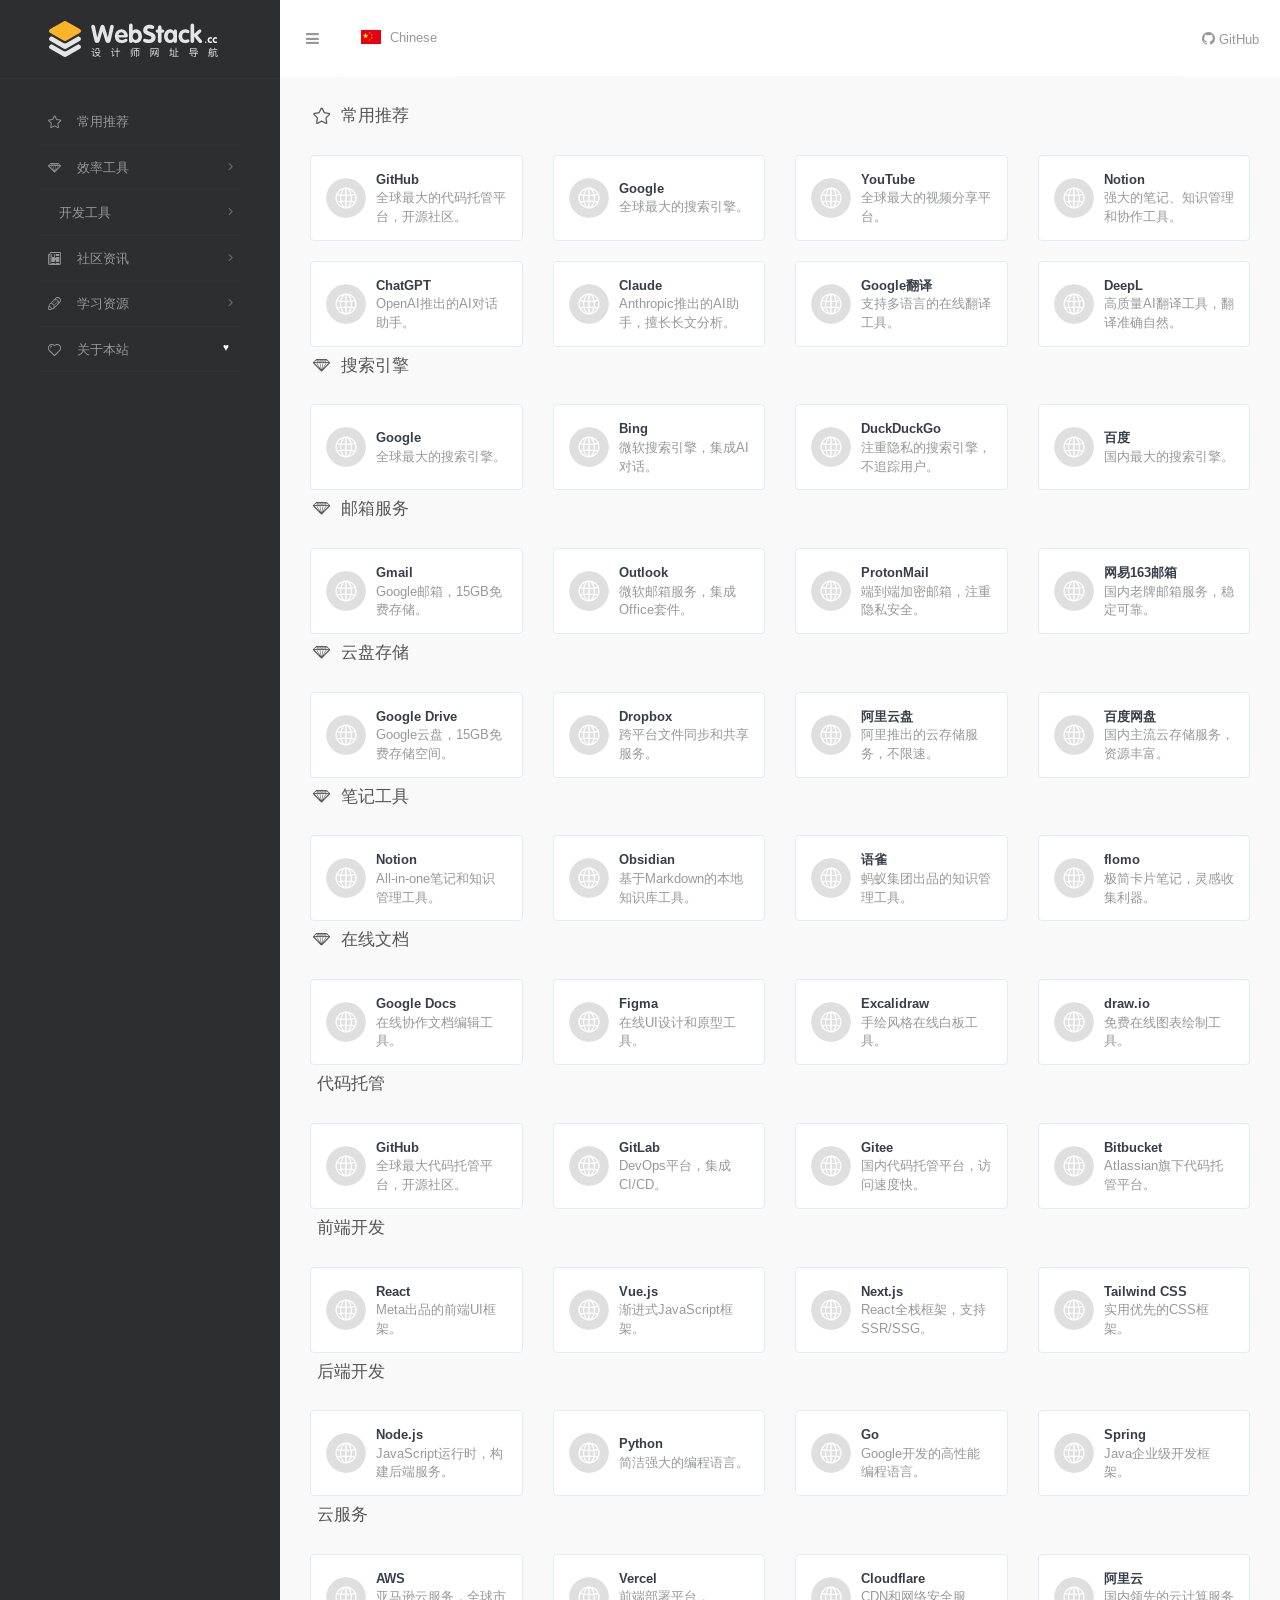
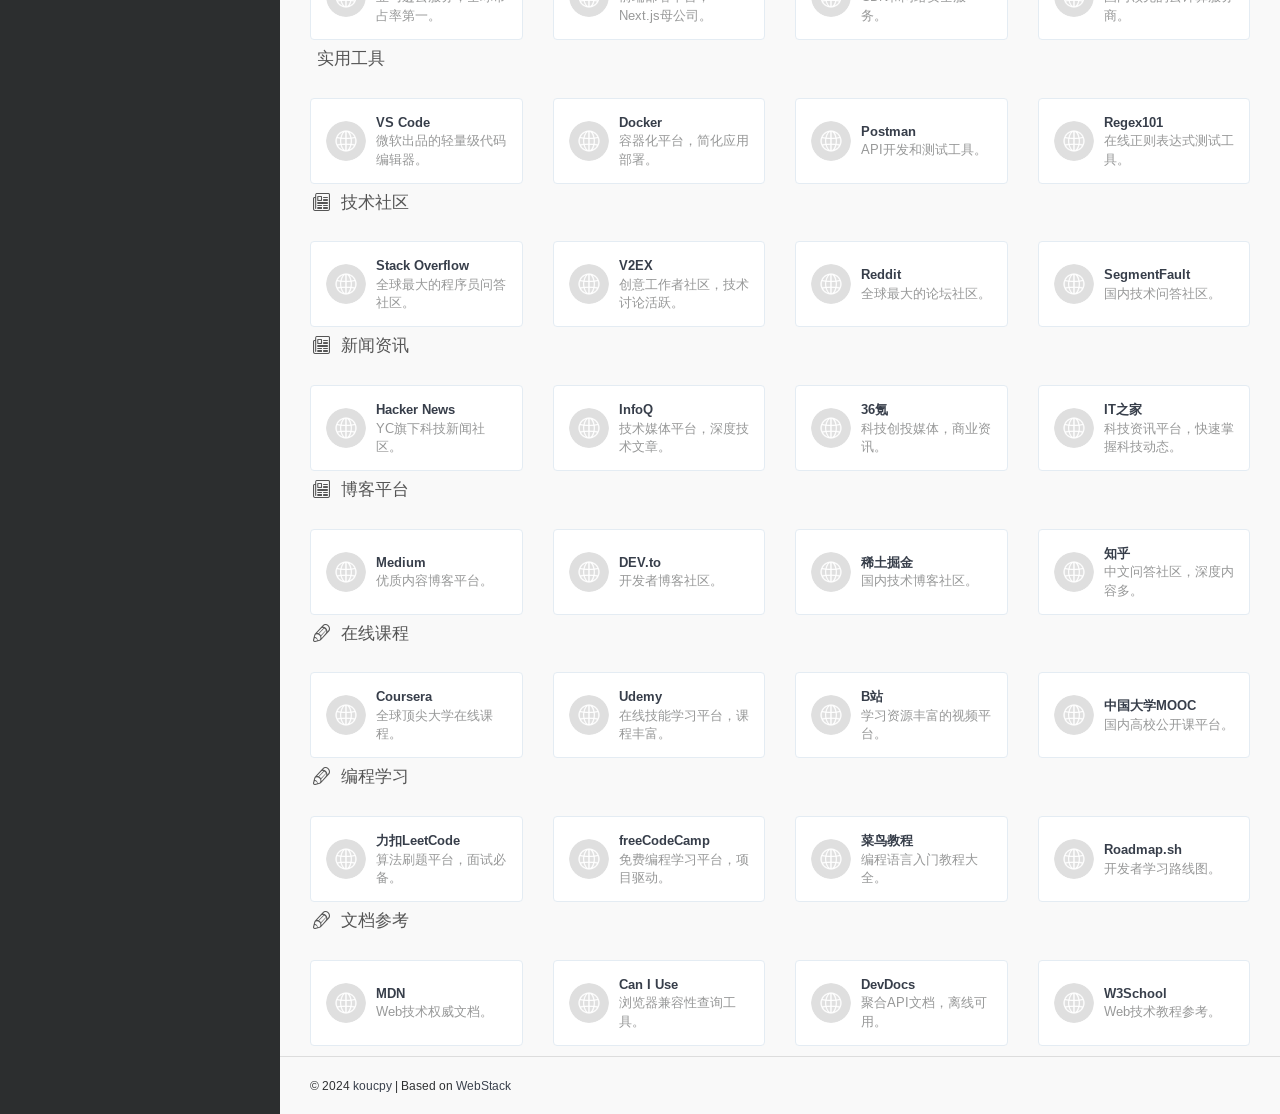
==== cn/index.html @ 39673a4d "定制个人综合导航站 - 移除原广告和追踪脚本 - 重写 cn/index.html 为综合导航（效率工具/开发工具/社区资讯/学习资源） - 更新 about 页面为个人信息 - 英文版跳转到中文版 " ====
<!DOCTYPE html>
<html lang="zh">

<head>
    <meta charset="utf-8">
    <meta http-equiv="X-UA-Compatible" content="IE=edge">
    <meta name="viewport" content="width=device-width, initial-scale=1.0" />
    <meta name="author" content="koucpy" />
    <title>MyNav - 综合网址导航</title>
    <meta name="keywords" content="网址导航,工具导航,开发者导航,效率工具,学习资源,综合导航">
    <meta name="description" content="个人综合网址导航，收录常用效率工具、开发资源、社区资讯和学习平台。">
    <link rel="shortcut icon" href="../assets/images/favicon.png">
    <link rel="stylesheet" href="https://fonts.googleapis.com/css?family=Arimo:400,700,400italic">
    <link rel="stylesheet" href="../assets/css/fonts/linecons/css/linecons.css">
    <link rel="stylesheet" href="../assets/css/fonts/fontawesome/css/font-awesome.min.css">
    <link rel="stylesheet" href="../assets/css/bootstrap.css">
    <link rel="stylesheet" href="../assets/css/xenon-core.css">
    <link rel="stylesheet" href="../assets/css/xenon-components.css">
    <link rel="stylesheet" href="../assets/css/xenon-skins.css">
    <link rel="stylesheet" href="../assets/css/nav.css">
    <script src="../assets/js/jquery-1.11.1.min.js"></script>
</head>

<body class="page-body">
    <div class="page-container">
        <div class="sidebar-menu toggle-others fixed">
            <div class="sidebar-menu-inner">
                <header class="logo-env">
                    <div class="logo">
                        <a href="index.html" class="logo-expanded">
                            <img src="../assets/images/logo@2x.png" width="100%" alt="" />
                        </a>
                        <a href="index.html" class="logo-collapsed">
                            <img src="../assets/images/logo-collapsed@2x.png" width="40" alt="" />
                        </a>
                    </div>
                    <div class="mobile-menu-toggle visible-xs">
                        <a href="#" data-toggle="user-info-menu">
                            <i class="linecons-cog"></i>
                        </a>
                        <a href="#" data-toggle="mobile-menu">
                            <i class="fa-bars"></i>
                        </a>
                    </div>
                </header>
                <ul id="main-menu" class="main-menu">
                    <li>
                        <a href="#常用推荐" class="smooth">
                            <i class="linecons-star"></i>
                            <span class="title">常用推荐</span>
                        </a>
                    </li>
                    <li>
                        <a>
                            <i class="linecons-diamond"></i>
                            <span class="title">效率工具</span>
                        </a>
                        <ul>
                            <li>
                                <a href="#搜索引擎" class="smooth">
                                    <span class="title">搜索引擎</span>
                                </a>
                            </li>
                            <li>
                                <a href="#邮箱服务" class="smooth">
                                    <span class="title">邮箱服务</span>
                                </a>
                            </li>
                            <li>
                                <a href="#云盘存储" class="smooth">
                                    <span class="title">云盘存储</span>
                                </a>
                            </li>
                            <li>
                                <a href="#笔记工具" class="smooth">
                                    <span class="title">笔记工具</span>
                                </a>
                            </li>
                            <li>
                                <a href="#在线文档" class="smooth">
                                    <span class="title">在线文档</span>
                                </a>
                            </li>
                        </ul>
                    </li>
                    <li>
                        <a>
                            <i class="linecons-code"></i>
                            <span class="title">开发工具</span>
                        </a>
                        <ul>
                            <li>
                                <a href="#代码托管" class="smooth">
                                    <span class="title">代码托管</span>
                                </a>
                            </li>
                            <li>
                                <a href="#前端开发" class="smooth">
                                    <span class="title">前端开发</span>
                                </a>
                            </li>
                            <li>
                                <a href="#后端开发" class="smooth">
                                    <span class="title">后端开发</span>
                                </a>
                            </li>
                            <li>
                                <a href="#云服务" class="smooth">
                                    <span class="title">云服务</span>
                                </a>
                            </li>
                            <li>
                                <a href="#开发工具" class="smooth">
                                    <span class="title">实用工具</span>
                                </a>
                            </li>
                        </ul>
                    </li>
                    <li>
                        <a>
                            <i class="linecons-doc"></i>
                            <span class="title">社区资讯</span>
                        </a>
                        <ul>
                            <li>
                                <a href="#技术社区" class="smooth">
                                    <span class="title">技术社区</span>
                                </a>
                            </li>
                            <li>
                                <a href="#新闻资讯" class="smooth">
                                    <span class="title">新闻资讯</span>
                                </a>
                            </li>
                            <li>
                                <a href="#博客平台" class="smooth">
                                    <span class="title">博客平台</span>
                                </a>
                            </li>
                        </ul>
                    </li>
                    <li>
                        <a>
                            <i class="linecons-pencil"></i>
                            <span class="title">学习资源</span>
                        </a>
                        <ul>
                            <li>
                                <a href="#在线课程" class="smooth">
                                    <span class="title">在线课程</span>
                                </a>
                            </li>
                            <li>
                                <a href="#编程学习" class="smooth">
                                    <span class="title">编程学习</span>
                                </a>
                            </li>
                            <li>
                                <a href="#文档参考" class="smooth">
                                    <span class="title">文档参考</span>
                                </a>
                            </li>
                        </ul>
                    </li>
                    <li>
                        <a href="about.html">
                            <i class="linecons-heart"></i>
                            <span class="tooltip-blue">关于本站</span>
                            <span class="label label-Primary pull-right hidden-collapsed">♥︎</span>
                        </a>
                    </li>
                </ul>
            </div>
        </div>
        <div class="main-content">
            <nav class="navbar user-info-navbar" role="navigation">
                <ul class="user-info-menu left-links list-inline list-unstyled">
                    <li class="hidden-sm hidden-xs">
                        <a href="#" data-toggle="sidebar">
                            <i class="fa-bars"></i>
                        </a>
                    </li>
                    <li class="dropdown hover-line language-switcher">
                        <a href="../cn/index.html" class="dropdown-toggle" data-toggle="dropdown">
                            <img src="../assets/images/flags/flag-cn.png" alt="flag-cn" /> Chinese
                        </a>
                        <ul class="dropdown-menu languages">
                            <li>
                                <a href="../en/index.html">
                                    <img src="../assets/images/flags/flag-us.png" alt="flag-us" /> English
                                </a>
                            </li>
                            <li class="active">
                                <a href="../cn/index.html">
                                    <img src="../assets/images/flags/flag-cn.png" alt="flag-cn" /> Chinese
                                </a>
                            </li>
                        </ul>
                    </li>
                </ul>
                <ul class="user-info-menu right-links list-inline list-unstyled">
                    <li class="hidden-sm hidden-xs">
                        <a href="https://github.com/koucpy001/koucpy.github.io" target="_blank">
                            <i class="fa-github"></i> GitHub
                        </a>
                    </li>
                </ul>
            </nav>

            <!-- 常用推荐 -->
            <h4 class="text-gray"><i class="linecons-star" style="margin-right: 7px;" id="常用推荐"></i>常用推荐</h4>
            <div class="row">
                <div class="col-sm-3">
                    <div class="xe-widget xe-conversations box2 label-info" onclick="window.open('https://github.com', '_blank')" data-toggle="tooltip" data-placement="bottom" title="" data-original-title="https://github.com">
                        <div class="xe-comment-entry">
                            <a class="xe-user-img">
                                <img data-src="../assets/images/logos/default.png" class="lozad img-circle" width="40">
                            </a>
                            <div class="xe-comment">
                                <a href="#" class="xe-user-name overflowClip_1">
                                    <strong>GitHub</strong>
                                </a>
                                <p class="overflowClip_2">全球最大的代码托管平台，开源社区。</p>
                            </div>
                        </div>
                    </div>
                </div>
                <div class="col-sm-3">
                    <div class="xe-widget xe-conversations box2 label-info" onclick="window.open('https://www.google.com', '_blank')" data-toggle="tooltip" data-placement="bottom" title="" data-original-title="https://www.google.com">
                        <div class="xe-comment-entry">
                            <a class="xe-user-img">
                                <img data-src="../assets/images/logos/default.png" class="lozad img-circle" width="40">
                            </a>
                            <div class="xe-comment">
                                <a href="#" class="xe-user-name overflowClip_1">
                                    <strong>Google</strong>
                                </a>
                                <p class="overflowClip_2">全球最大的搜索引擎。</p>
                            </div>
                        </div>
                    </div>
                </div>
                <div class="col-sm-3">
                    <div class="xe-widget xe-conversations box2 label-info" onclick="window.open('https://www.youtube.com', '_blank')" data-toggle="tooltip" data-placement="bottom" title="" data-original-title="https://www.youtube.com">
                        <div class="xe-comment-entry">
                            <a class="xe-user-img">
                                <img data-src="../assets/images/logos/default.png" class="lozad img-circle" width="40">
                            </a>
                            <div class="xe-comment">
                                <a href="#" class="xe-user-name overflowClip_1">
                                    <strong>YouTube</strong>
                                </a>
                                <p class="overflowClip_2">全球最大的视频分享平台。</p>
                            </div>
                        </div>
                    </div>
                </div>
                <div class="col-sm-3">
                    <div class="xe-widget xe-conversations box2 label-info" onclick="window.open('https://notion.so', '_blank')" data-toggle="tooltip" data-placement="bottom" title="" data-original-title="https://notion.so">
                        <div class="xe-comment-entry">
                            <a class="xe-user-img">
                                <img data-src="../assets/images/logos/default.png" class="lozad img-circle" width="40">
                            </a>
                            <div class="xe-comment">
                                <a href="#" class="xe-user-name overflowClip_1">
                                    <strong>Notion</strong>
                                </a>
                                <p class="overflowClip_2">强大的笔记、知识管理和协作工具。</p>
                            </div>
                        </div>
                    </div>
                </div>
            </div>
            <div class="row">
                <div class="col-sm-3">
                    <div class="xe-widget xe-conversations box2 label-info" onclick="window.open('https://chat.openai.com', '_blank')" data-toggle="tooltip" data-placement="bottom" title="" data-original-title="https://chat.openai.com">
                        <div class="xe-comment-entry">
                            <a class="xe-user-img">
                                <img data-src="../assets/images/logos/default.png" class="lozad img-circle" width="40">
                            </a>
                            <div class="xe-comment">
                                <a href="#" class="xe-user-name overflowClip_1">
                                    <strong>ChatGPT</strong>
                                </a>
                                <p class="overflowClip_2">OpenAI推出的AI对话助手。</p>
                            </div>
                        </div>
                    </div>
                </div>
                <div class="col-sm-3">
                    <div class="xe-widget xe-conversations box2 label-info" onclick="window.open('https://claude.ai', '_blank')" data-toggle="tooltip" data-placement="bottom" title="" data-original-title="https://claude.ai">
                        <div class="xe-comment-entry">
                            <a class="xe-user-img">
                                <img data-src="../assets/images/logos/default.png" class="lozad img-circle" width="40">
                            </a>
                            <div class="xe-comment">
                                <a href="#" class="xe-user-name overflowClip_1">
                                    <strong>Claude</strong>
                                </a>
                                <p class="overflowClip_2">Anthropic推出的AI助手，擅长长文分析。</p>
                            </div>
                        </div>
                    </div>
                </div>
                <div class="col-sm-3">
                    <div class="xe-widget xe-conversations box2 label-info" onclick="window.open('https://translate.google.com', '_blank')" data-toggle="tooltip" data-placement="bottom" title="" data-original-title="https://translate.google.com">
                        <div class="xe-comment-entry">
                            <a class="xe-user-img">
                                <img data-src="../assets/images/logos/default.png" class="lozad img-circle" width="40">
                            </a>
                            <div class="xe-comment">
                                <a href="#" class="xe-user-name overflowClip_1">
                                    <strong>Google翻译</strong>
                                </a>
                                <p class="overflowClip_2">支持多语言的在线翻译工具。</p>
                            </div>
                        </div>
                    </div>
                </div>
                <div class="col-sm-3">
                    <div class="xe-widget xe-conversations box2 label-info" onclick="window.open('https://www.deepl.com', '_blank')" data-toggle="tooltip" data-placement="bottom" title="" data-original-title="https://www.deepl.com">
                        <div class="xe-comment-entry">
                            <a class="xe-user-img">
                                <img data-src="../assets/images/logos/default.png" class="lozad img-circle" width="40">
                            </a>
                            <div class="xe-comment">
                                <a href="#" class="xe-user-name overflowClip_1">
                                    <strong>DeepL</strong>
                                </a>
                                <p class="overflowClip_2">高质量AI翻译工具，翻译准确自然。</p>
                            </div>
                        </div>
                    </div>
                </div>
            </div>

            <!-- 效率工具 -->
            <h4 class="text-gray"><i class="linecons-diamond" style="margin-right: 7px;" id="搜索引擎"></i>搜索引擎</h4>
            <div class="row">
                <div class="col-sm-3">
                    <div class="xe-widget xe-conversations box2 label-info" onclick="window.open('https://www.google.com', '_blank')" data-toggle="tooltip" data-placement="bottom" title="" data-original-title="https://www.google.com">
                        <div class="xe-comment-entry">
                            <a class="xe-user-img">
                                <img data-src="../assets/images/logos/default.png" class="lozad img-circle" width="40">
                            </a>
                            <div class="xe-comment">
                                <a href="#" class="xe-user-name overflowClip_1">
                                    <strong>Google</strong>
                                </a>
                                <p class="overflowClip_2">全球最大的搜索引擎。</p>
                            </div>
                        </div>
                    </div>
                </div>
                <div class="col-sm-3">
                    <div class="xe-widget xe-conversations box2 label-info" onclick="window.open('https://www.bing.com', '_blank')" data-toggle="tooltip" data-placement="bottom" title="" data-original-title="https://www.bing.com">
                        <div class="xe-comment-entry">
                            <a class="xe-user-img">
                                <img data-src="../assets/images/logos/default.png" class="lozad img-circle" width="40">
                            </a>
                            <div class="xe-comment">
                                <a href="#" class="xe-user-name overflowClip_1">
                                    <strong>Bing</strong>
                                </a>
                                <p class="overflowClip_2">微软搜索引擎，集成AI对话。</p>
                            </div>
                        </div>
                    </div>
                </div>
                <div class="col-sm-3">
                    <div class="xe-widget xe-conversations box2 label-info" onclick="window.open('https://duckduckgo.com', '_blank')" data-toggle="tooltip" data-placement="bottom" title="" data-original-title="https://duckduckgo.com">
                        <div class="xe-comment-entry">
                            <a class="xe-user-img">
                                <img data-src="../assets/images/logos/default.png" class="lozad img-circle" width="40">
                            </a>
                            <div class="xe-comment">
                                <a href="#" class="xe-user-name overflowClip_1">
                                    <strong>DuckDuckGo</strong>
                                </a>
                                <p class="overflowClip_2">注重隐私的搜索引擎，不追踪用户。</p>
                            </div>
                        </div>
                    </div>
                </div>
                <div class="col-sm-3">
                    <div class="xe-widget xe-conversations box2 label-info" onclick="window.open('https://www.baidu.com', '_blank')" data-toggle="tooltip" data-placement="bottom" title="" data-original-title="https://www.baidu.com">
                        <div class="xe-comment-entry">
                            <a class="xe-user-img">
                                <img data-src="../assets/images/logos/default.png" class="lozad img-circle" width="40">
                            </a>
                            <div class="xe-comment">
                                <a href="#" class="xe-user-name overflowClip_1">
                                    <strong>百度</strong>
                                </a>
                                <p class="overflowClip_2">国内最大的搜索引擎。</p>
                            </div>
                        </div>
                    </div>
                </div>
            </div>

            <h4 class="text-gray"><i class="linecons-diamond" style="margin-right: 7px;" id="邮箱服务"></i>邮箱服务</h4>
            <div class="row">
                <div class="col-sm-3">
                    <div class="xe-widget xe-conversations box2 label-info" onclick="window.open('https://mail.google.com', '_blank')" data-toggle="tooltip" data-placement="bottom" title="" data-original-title="https://mail.google.com">
                        <div class="xe-comment-entry">
                            <a class="xe-user-img">
                                <img data-src="../assets/images/logos/default.png" class="lozad img-circle" width="40">
                            </a>
                            <div class="xe-comment">
                                <a href="#" class="xe-user-name overflowClip_1">
                                    <strong>Gmail</strong>
                                </a>
                                <p class="overflowClip_2">Google邮箱，15GB免费存储。</p>
                            </div>
                        </div>
                    </div>
                </div>
                <div class="col-sm-3">
                    <div class="xe-widget xe-conversations box2 label-info" onclick="window.open('https://outlook.live.com', '_blank')" data-toggle="tooltip" data-placement="bottom" title="" data-original-title="https://outlook.live.com">
                        <div class="xe-comment-entry">
                            <a class="xe-user-img">
                                <img data-src="../assets/images/logos/default.png" class="lozad img-circle" width="40">
                            </a>
                            <div class="xe-comment">
                                <a href="#" class="xe-user-name overflowClip_1">
                                    <strong>Outlook</strong>
                                </a>
                                <p class="overflowClip_2">微软邮箱服务，集成Office套件。</p>
                            </div>
                        </div>
                    </div>
                </div>
                <div class="col-sm-3">
                    <div class="xe-widget xe-conversations box2 label-info" onclick="window.open('https://mail.proton.me', '_blank')" data-toggle="tooltip" data-placement="bottom" title="" data-original-title="https://mail.proton.me">
                        <div class="xe-comment-entry">
                            <a class="xe-user-img">
                                <img data-src="../assets/images/logos/default.png" class="lozad img-circle" width="40">
                            </a>
                            <div class="xe-comment">
                                <a href="#" class="xe-user-name overflowClip_1">
                                    <strong>ProtonMail</strong>
                                </a>
                                <p class="overflowClip_2">端到端加密邮箱，注重隐私安全。</p>
                            </div>
                        </div>
                    </div>
                </div>
                <div class="col-sm-3">
                    <div class="xe-widget xe-conversations box2 label-info" onclick="window.open('https://www.163.com', '_blank')" data-toggle="tooltip" data-placement="bottom" title="" data-original-title="https://www.163.com">
                        <div class="xe-comment-entry">
                            <a class="xe-user-img">
                                <img data-src="../assets/images/logos/default.png" class="lozad img-circle" width="40">
                            </a>
                            <div class="xe-comment">
                                <a href="#" class="xe-user-name overflowClip_1">
                                    <strong>网易163邮箱</strong>
                                </a>
                                <p class="overflowClip_2">国内老牌邮箱服务，稳定可靠。</p>
                            </div>
                        </div>
                    </div>
                </div>
            </div>

            <h4 class="text-gray"><i class="linecons-diamond" style="margin-right: 7px;" id="云盘存储"></i>云盘存储</h4>
            <div class="row">
                <div class="col-sm-3">
                    <div class="xe-widget xe-conversations box2 label-info" onclick="window.open('https://drive.google.com', '_blank')" data-toggle="tooltip" data-placement="bottom" title="" data-original-title="https://drive.google.com">
                        <div class="xe-comment-entry">
                            <a class="xe-user-img">
                                <img data-src="../assets/images/logos/default.png" class="lozad img-circle" width="40">
                            </a>
                            <div class="xe-comment">
                                <a href="#" class="xe-user-name overflowClip_1">
                                    <strong>Google Drive</strong>
                                </a>
                                <p class="overflowClip_2">Google云盘，15GB免费存储空间。</p>
                            </div>
                        </div>
                    </div>
                </div>
                <div class="col-sm-3">
                    <div class="xe-widget xe-conversations box2 label-info" onclick="window.open('https://www.dropbox.com', '_blank')" data-toggle="tooltip" data-placement="bottom" title="" data-original-title="https://www.dropbox.com">
                        <div class="xe-comment-entry">
                            <a class="xe-user-img">
                                <img data-src="../assets/images/logos/default.png" class="lozad img-circle" width="40">
                            </a>
                            <div class="xe-comment">
                                <a href="#" class="xe-user-name overflowClip_1">
                                    <strong>Dropbox</strong>
                                </a>
                                <p class="overflowClip_2">跨平台文件同步和共享服务。</p>
                            </div>
                        </div>
                    </div>
                </div>
                <div class="col-sm-3">
                    <div class="xe-widget xe-conversations box2 label-info" onclick="window.open('https://www.aliyundrive.com', '_blank')" data-toggle="tooltip" data-placement="bottom" title="" data-original-title="https://www.aliyundrive.com">
                        <div class="xe-comment-entry">
                            <a class="xe-user-img">
                                <img data-src="../assets/images/logos/default.png" class="lozad img-circle" width="40">
                            </a>
                            <div class="xe-comment">
                                <a href="#" class="xe-user-name overflowClip_1">
                                    <strong>阿里云盘</strong>
                                </a>
                                <p class="overflowClip_2">阿里推出的云存储服务，不限速。</p>
                            </div>
                        </div>
                    </div>
                </div>
                <div class="col-sm-3">
                    <div class="xe-widget xe-conversations box2 label-info" onclick="window.open('https://pan.baidu.com', '_blank')" data-toggle="tooltip" data-placement="bottom" title="" data-original-title="https://pan.baidu.com">
                        <div class="xe-comment-entry">
                            <a class="xe-user-img">
                                <img data-src="../assets/images/logos/default.png" class="lozad img-circle" width="40">
                            </a>
                            <div class="xe-comment">
                                <a href="#" class="xe-user-name overflowClip_1">
                                    <strong>百度网盘</strong>
                                </a>
                                <p class="overflowClip_2">国内主流云存储服务，资源丰富。</p>
                            </div>
                        </div>
                    </div>
                </div>
            </div>

            <h4 class="text-gray"><i class="linecons-diamond" style="margin-right: 7px;" id="笔记工具"></i>笔记工具</h4>
            <div class="row">
                <div class="col-sm-3">
                    <div class="xe-widget xe-conversations box2 label-info" onclick="window.open('https://notion.so', '_blank')" data-toggle="tooltip" data-placement="bottom" title="" data-original-title="https://notion.so">
                        <div class="xe-comment-entry">
                            <a class="xe-user-img">
                                <img data-src="../assets/images/logos/default.png" class="lozad img-circle" width="40">
                            </a>
                            <div class="xe-comment">
                                <a href="#" class="xe-user-name overflowClip_1">
                                    <strong>Notion</strong>
                                </a>
                                <p class="overflowClip_2">All-in-one笔记和知识管理工具。</p>
                            </div>
                        </div>
                    </div>
                </div>
                <div class="col-sm-3">
                    <div class="xe-widget xe-conversations box2 label-info" onclick="window.open('https://obsidian.md', '_blank')" data-toggle="tooltip" data-placement="bottom" title="" data-original-title="https://obsidian.md">
                        <div class="xe-comment-entry">
                            <a class="xe-user-img">
                                <img data-src="../assets/images/logos/default.png" class="lozad img-circle" width="40">
                            </a>
                            <div class="xe-comment">
                                <a href="#" class="xe-user-name overflowClip_1">
                                    <strong>Obsidian</strong>
                                </a>
                                <p class="overflowClip_2">基于Markdown的本地知识库工具。</p>
                            </div>
                        </div>
                    </div>
                </div>
                <div class="col-sm-3">
                    <div class="xe-widget xe-conversations box2 label-info" onclick="window.open('https://www.yuque.com', '_blank')" data-toggle="tooltip" data-placement="bottom" title="" data-original-title="https://www.yuque.com">
                        <div class="xe-comment-entry">
                            <a class="xe-user-img">
                                <img data-src="../assets/images/logos/default.png" class="lozad img-circle" width="40">
                            </a>
                            <div class="xe-comment">
                                <a href="#" class="xe-user-name overflowClip_1">
                                    <strong>语雀</strong>
                                </a>
                                <p class="overflowClip_2">蚂蚁集团出品的知识管理工具。</p>
                            </div>
                        </div>
                    </div>
                </div>
                <div class="col-sm-3">
                    <div class="xe-widget xe-conversations box2 label-info" onclick="window.open('https://flomoapp.com', '_blank')" data-toggle="tooltip" data-placement="bottom" title="" data-original-title="https://flomoapp.com">
                        <div class="xe-comment-entry">
                            <a class="xe-user-img">
                                <img data-src="../assets/images/logos/default.png" class="lozad img-circle" width="40">
                            </a>
                            <div class="xe-comment">
                                <a href="#" class="xe-user-name overflowClip_1">
                                    <strong>flomo</strong>
                                </a>
                                <p class="overflowClip_2">极简卡片笔记，灵感收集利器。</p>
                            </div>
                        </div>
                    </div>
                </div>
            </div>

            <h4 class="text-gray"><i class="linecons-diamond" style="margin-right: 7px;" id="在线文档"></i>在线文档</h4>
            <div class="row">
                <div class="col-sm-3">
                    <div class="xe-widget xe-conversations box2 label-info" onclick="window.open('https://docs.google.com', '_blank')" data-toggle="tooltip" data-placement="bottom" title="" data-original-title="https://docs.google.com">
                        <div class="xe-comment-entry">
                            <a class="xe-user-img">
                                <img data-src="../assets/images/logos/default.png" class="lozad img-circle" width="40">
                            </a>
                            <div class="xe-comment">
                                <a href="#" class="xe-user-name overflowClip_1">
                                    <strong>Google Docs</strong>
                                </a>
                                <p class="overflowClip_2">在线协作文档编辑工具。</p>
                            </div>
                        </div>
                    </div>
                </div>
                <div class="col-sm-3">
                    <div class="xe-widget xe-conversations box2 label-info" onclick="window.open('https://www.figma.com', '_blank')" data-toggle="tooltip" data-placement="bottom" title="" data-original-title="https://www.figma.com">
                        <div class="xe-comment-entry">
                            <a class="xe-user-img">
                                <img data-src="../assets/images/logos/default.png" class="lozad img-circle" width="40">
                            </a>
                            <div class="xe-comment">
                                <a href="#" class="xe-user-name overflowClip_1">
                                    <strong>Figma</strong>
                                </a>
                                <p class="overflowClip_2">在线UI设计和原型工具。</p>
                            </div>
                        </div>
                    </div>
                </div>
                <div class="col-sm-3">
                    <div class="xe-widget xe-conversations box2 label-info" onclick="window.open('https://excalidraw.com', '_blank')" data-toggle="tooltip" data-placement="bottom" title="" data-original-title="https://excalidraw.com">
                        <div class="xe-comment-entry">
                            <a class="xe-user-img">
                                <img data-src="../assets/images/logos/default.png" class="lozad img-circle" width="40">
                            </a>
                            <div class="xe-comment">
                                <a href="#" class="xe-user-name overflowClip_1">
                                    <strong>Excalidraw</strong>
                                </a>
                                <p class="overflowClip_2">手绘风格在线白板工具。</p>
                            </div>
                        </div>
                    </div>
                </div>
                <div class="col-sm-3">
                    <div class="xe-widget xe-conversations box2 label-info" onclick="window.open('https://draw.io', '_blank')" data-toggle="tooltip" data-placement="bottom" title="" data-original-title="https://draw.io">
                        <div class="xe-comment-entry">
                            <a class="xe-user-img">
                                <img data-src="../assets/images/logos/default.png" class="lozad img-circle" width="40">
                            </a>
                            <div class="xe-comment">
                                <a href="#" class="xe-user-name overflowClip_1">
                                    <strong>draw.io</strong>
                                </a>
                                <p class="overflowClip_2">免费在线图表绘制工具。</p>
                            </div>
                        </div>
                    </div>
                </div>
            </div>

            <!-- 开发工具 -->
            <h4 class="text-gray"><i class="linecons-code" style="margin-right: 7px;" id="代码托管"></i>代码托管</h4>
            <div class="row">
                <div class="col-sm-3">
                    <div class="xe-widget xe-conversations box2 label-info" onclick="window.open('https://github.com', '_blank')" data-toggle="tooltip" data-placement="bottom" title="" data-original-title="https://github.com">
                        <div class="xe-comment-entry">
                            <a class="xe-user-img">
                                <img data-src="../assets/images/logos/default.png" class="lozad img-circle" width="40">
                            </a>
                            <div class="xe-comment">
                                <a href="#" class="xe-user-name overflowClip_1">
                                    <strong>GitHub</strong>
                                </a>
                                <p class="overflowClip_2">全球最大代码托管平台，开源社区。</p>
                            </div>
                        </div>
                    </div>
                </div>
                <div class="col-sm-3">
                    <div class="xe-widget xe-conversations box2 label-info" onclick="window.open('https://gitlab.com', '_blank')" data-toggle="tooltip" data-placement="bottom" title="" data-original-title="https://gitlab.com">
                        <div class="xe-comment-entry">
                            <a class="xe-user-img">
                                <img data-src="../assets/images/logos/default.png" class="lozad img-circle" width="40">
                            </a>
                            <div class="xe-comment">
                                <a href="#" class="xe-user-name overflowClip_1">
                                    <strong>GitLab</strong>
                                </a>
                                <p class="overflowClip_2">DevOps平台，集成CI/CD。</p>
                            </div>
                        </div>
                    </div>
                </div>
                <div class="col-sm-3">
                    <div class="xe-widget xe-conversations box2 label-info" onclick="window.open('https://gitee.com', '_blank')" data-toggle="tooltip" data-placement="bottom" title="" data-original-title="https://gitee.com">
                        <div class="xe-comment-entry">
                            <a class="xe-user-img">
                                <img data-src="../assets/images/logos/default.png" class="lozad img-circle" width="40">
                            </a>
                            <div class="xe-comment">
                                <a href="#" class="xe-user-name overflowClip_1">
                                    <strong>Gitee</strong>
                                </a>
                                <p class="overflowClip_2">国内代码托管平台，访问速度快。</p>
                            </div>
                        </div>
                    </div>
                </div>
                <div class="col-sm-3">
                    <div class="xe-widget xe-conversations box2 label-info" onclick="window.open('https://bitbucket.org', '_blank')" data-toggle="tooltip" data-placement="bottom" title="" data-original-title="https://bitbucket.org">
                        <div class="xe-comment-entry">
                            <a class="xe-user-img">
                                <img data-src="../assets/images/logos/default.png" class="lozad img-circle" width="40">
                            </a>
                            <div class="xe-comment">
                                <a href="#" class="xe-user-name overflowClip_1">
                                    <strong>Bitbucket</strong>
                                </a>
                                <p class="overflowClip_2">Atlassian旗下代码托管平台。</p>
                            </div>
                        </div>
                    </div>
                </div>
            </div>

            <h4 class="text-gray"><i class="linecons-code" style="margin-right: 7px;" id="前端开发"></i>前端开发</h4>
            <div class="row">
                <div class="col-sm-3">
                    <div class="xe-widget xe-conversations box2 label-info" onclick="window.open('https://react.dev', '_blank')" data-toggle="tooltip" data-placement="bottom" title="" data-original-title="https://react.dev">
                        <div class="xe-comment-entry">
                            <a class="xe-user-img">
                                <img data-src="../assets/images/logos/default.png" class="lozad img-circle" width="40">
                            </a>
                            <div class="xe-comment">
                                <a href="#" class="xe-user-name overflowClip_1">
                                    <strong>React</strong>
                                </a>
                                <p class="overflowClip_2">Meta出品的前端UI框架。</p>
                            </div>
                        </div>
                    </div>
                </div>
                <div class="col-sm-3">
                    <div class="xe-widget xe-conversations box2 label-info" onclick="window.open('https://vuejs.org', '_blank')" data-toggle="tooltip" data-placement="bottom" title="" data-original-title="https://vuejs.org">
                        <div class="xe-comment-entry">
                            <a class="xe-user-img">
                                <img data-src="../assets/images/logos/default.png" class="lozad img-circle" width="40">
                            </a>
                            <div class="xe-comment">
                                <a href="#" class="xe-user-name overflowClip_1">
                                    <strong>Vue.js</strong>
                                </a>
                                <p class="overflowClip_2">渐进式JavaScript框架。</p>
                            </div>
                        </div>
                    </div>
                </div>
                <div class="col-sm-3">
                    <div class="xe-widget xe-conversations box2 label-info" onclick="window.open('https://nextjs.org', '_blank')" data-toggle="tooltip" data-placement="bottom" title="" data-original-title="https://nextjs.org">
                        <div class="xe-comment-entry">
                            <a class="xe-user-img">
                                <img data-src="../assets/images/logos/default.png" class="lozad img-circle" width="40">
                            </a>
                            <div class="xe-comment">
                                <a href="#" class="xe-user-name overflowClip_1">
                                    <strong>Next.js</strong>
                                </a>
                                <p class="overflowClip_2">React全栈框架，支持SSR/SSG。</p>
                            </div>
                        </div>
                    </div>
                </div>
                <div class="col-sm-3">
                    <div class="xe-widget xe-conversations box2 label-info" onclick="window.open('https://tailwindcss.com', '_blank')" data-toggle="tooltip" data-placement="bottom" title="" data-original-title="https://tailwindcss.com">
                        <div class="xe-comment-entry">
                            <a class="xe-user-img">
                                <img data-src="../assets/images/logos/default.png" class="lozad img-circle" width="40">
                            </a>
                            <div class="xe-comment">
                                <a href="#" class="xe-user-name overflowClip_1">
                                    <strong>Tailwind CSS</strong>
                                </a>
                                <p class="overflowClip_2">实用优先的CSS框架。</p>
                            </div>
                        </div>
                    </div>
                </div>
            </div>

            <h4 class="text-gray"><i class="linecons-code" style="margin-right: 7px;" id="后端开发"></i>后端开发</h4>
            <div class="row">
                <div class="col-sm-3">
                    <div class="xe-widget xe-conversations box2 label-info" onclick="window.open('https://nodejs.org', '_blank')" data-toggle="tooltip" data-placement="bottom" title="" data-original-title="https://nodejs.org">
                        <div class="xe-comment-entry">
                            <a class="xe-user-img">
                                <img data-src="../assets/images/logos/default.png" class="lozad img-circle" width="40">
                            </a>
                            <div class="xe-comment">
                                <a href="#" class="xe-user-name overflowClip_1">
                                    <strong>Node.js</strong>
                                </a>
                                <p class="overflowClip_2">JavaScript运行时，构建后端服务。</p>
                            </div>
                        </div>
                    </div>
                </div>
                <div class="col-sm-3">
                    <div class="xe-widget xe-conversations box2 label-info" onclick="window.open('https://www.python.org', '_blank')" data-toggle="tooltip" data-placement="bottom" title="" data-original-title="https://www.python.org">
                        <div class="xe-comment-entry">
                            <a class="xe-user-img">
                                <img data-src="../assets/images/logos/default.png" class="lozad img-circle" width="40">
                            </a>
                            <div class="xe-comment">
                                <a href="#" class="xe-user-name overflowClip_1">
                                    <strong>Python</strong>
                                </a>
                                <p class="overflowClip_2">简洁强大的编程语言。</p>
                            </div>
                        </div>
                    </div>
                </div>
                <div class="col-sm-3">
                    <div class="xe-widget xe-conversations box2 label-info" onclick="window.open('https://go.dev', '_blank')" data-toggle="tooltip" data-placement="bottom" title="" data-original-title="https://go.dev">
                        <div class="xe-comment-entry">
                            <a class="xe-user-img">
                                <img data-src="../assets/images/logos/default.png" class="lozad img-circle" width="40">
                            </a>
                            <div class="xe-comment">
                                <a href="#" class="xe-user-name overflowClip_1">
                                    <strong>Go</strong>
                                </a>
                                <p class="overflowClip_2">Google开发的高性能编程语言。</p>
                            </div>
                        </div>
                    </div>
                </div>
                <div class="col-sm-3">
                    <div class="xe-widget xe-conversations box2 label-info" onclick="window.open('https://spring.io', '_blank')" data-toggle="tooltip" data-placement="bottom" title="" data-original-title="https://spring.io">
                        <div class="xe-comment-entry">
                            <a class="xe-user-img">
                                <img data-src="../assets/images/logos/default.png" class="lozad img-circle" width="40">
                            </a>
                            <div class="xe-comment">
                                <a href="#" class="xe-user-name overflowClip_1">
                                    <strong>Spring</strong>
                                </a>
                                <p class="overflowClip_2">Java企业级开发框架。</p>
                            </div>
                        </div>
                    </div>
                </div>
            </div>

            <h4 class="text-gray"><i class="linecons-code" style="margin-right: 7px;" id="云服务"></i>云服务</h4>
            <div class="row">
                <div class="col-sm-3">
                    <div class="xe-widget xe-conversations box2 label-info" onclick="window.open('https://aws.amazon.com', '_blank')" data-toggle="tooltip" data-placement="bottom" title="" data-original-title="https://aws.amazon.com">
                        <div class="xe-comment-entry">
                            <a class="xe-user-img">
                                <img data-src="../assets/images/logos/default.png" class="lozad img-circle" width="40">
                            </a>
                            <div class="xe-comment">
                                <a href="#" class="xe-user-name overflowClip_1">
                                    <strong>AWS</strong>
                                </a>
                                <p class="overflowClip_2">亚马逊云服务，全球市占率第一。</p>
                            </div>
                        </div>
                    </div>
                </div>
                <div class="col-sm-3">
                    <div class="xe-widget xe-conversations box2 label-info" onclick="window.open('https://vercel.com', '_blank')" data-toggle="tooltip" data-placement="bottom" title="" data-original-title="https://vercel.com">
                        <div class="xe-comment-entry">
                            <a class="xe-user-img">
                                <img data-src="../assets/images/logos/default.png" class="lozad img-circle" width="40">
                            </a>
                            <div class="xe-comment">
                                <a href="#" class="xe-user-name overflowClip_1">
                                    <strong>Vercel</strong>
                                </a>
                                <p class="overflowClip_2">前端部署平台，Next.js母公司。</p>
                            </div>
                        </div>
                    </div>
                </div>
                <div class="col-sm-3">
                    <div class="xe-widget xe-conversations box2 label-info" onclick="window.open('https://cloudflare.com', '_blank')" data-toggle="tooltip" data-placement="bottom" title="" data-original-title="https://cloudflare.com">
                        <div class="xe-comment-entry">
                            <a class="xe-user-img">
                                <img data-src="../assets/images/logos/default.png" class="lozad img-circle" width="40">
                            </a>
                            <div class="xe-comment">
                                <a href="#" class="xe-user-name overflowClip_1">
                                    <strong>Cloudflare</strong>
                                </a>
                                <p class="overflowClip_2">CDN和网络安全服务。</p>
                            </div>
                        </div>
                    </div>
                </div>
                <div class="col-sm-3">
                    <div class="xe-widget xe-conversations box2 label-info" onclick="window.open('https://www.aliyun.com', '_blank')" data-toggle="tooltip" data-placement="bottom" title="" data-original-title="https://www.aliyun.com">
                        <div class="xe-comment-entry">
                            <a class="xe-user-img">
                                <img data-src="../assets/images/logos/default.png" class="lozad img-circle" width="40">
                            </a>
                            <div class="xe-comment">
                                <a href="#" class="xe-user-name overflowClip_1">
                                    <strong>阿里云</strong>
                                </a>
                                <p class="overflowClip_2">国内领先的云计算服务商。</p>
                            </div>
                        </div>
                    </div>
                </div>
            </div>

            <h4 class="text-gray"><i class="linecons-code" style="margin-right: 7px;" id="开发工具"></i>实用工具</h4>
            <div class="row">
                <div class="col-sm-3">
                    <div class="xe-widget xe-conversations box2 label-info" onclick="window.open('https://code.visualstudio.com', '_blank')" data-toggle="tooltip" data-placement="bottom" title="" data-original-title="https://code.visualstudio.com">
                        <div class="xe-comment-entry">
                            <a class="xe-user-img">
                                <img data-src="../assets/images/logos/default.png" class="lozad img-circle" width="40">
                            </a>
                            <div class="xe-comment">
                                <a href="#" class="xe-user-name overflowClip_1">
                                    <strong>VS Code</strong>
                                </a>
                                <p class="overflowClip_2">微软出品的轻量级代码编辑器。</p>
                            </div>
                        </div>
                    </div>
                </div>
                <div class="col-sm-3">
                    <div class="xe-widget xe-conversations box2 label-info" onclick="window.open('https://www.docker.com', '_blank')" data-toggle="tooltip" data-placement="bottom" title="" data-original-title="https://www.docker.com">
                        <div class="xe-comment-entry">
                            <a class="xe-user-img">
                                <img data-src="../assets/images/logos/default.png" class="lozad img-circle" width="40">
                            </a>
                            <div class="xe-comment">
                                <a href="#" class="xe-user-name overflowClip_1">
                                    <strong>Docker</strong>
                                </a>
                                <p class="overflowClip_2">容器化平台，简化应用部署。</p>
                            </div>
                        </div>
                    </div>
                </div>
                <div class="col-sm-3">
                    <div class="xe-widget xe-conversations box2 label-info" onclick="window.open('https://www.postman.com', '_blank')" data-toggle="tooltip" data-placement="bottom" title="" data-original-title="https://www.postman.com">
                        <div class="xe-comment-entry">
                            <a class="xe-user-img">
                                <img data-src="../assets/images/logos/default.png" class="lozad img-circle" width="40">
                            </a>
                            <div class="xe-comment">
                                <a href="#" class="xe-user-name overflowClip_1">
                                    <strong>Postman</strong>
                                </a>
                                <p class="overflowClip_2">API开发和测试工具。</p>
                            </div>
                        </div>
                    </div>
                </div>
                <div class="col-sm-3">
                    <div class="xe-widget xe-conversations box2 label-info" onclick="window.open('https://regex101.com', '_blank')" data-toggle="tooltip" data-placement="bottom" title="" data-original-title="https://regex101.com">
                        <div class="xe-comment-entry">
                            <a class="xe-user-img">
                                <img data-src="../assets/images/logos/default.png" class="lozad img-circle" width="40">
                            </a>
                            <div class="xe-comment">
                                <a href="#" class="xe-user-name overflowClip_1">
                                    <strong>Regex101</strong>
                                </a>
                                <p class="overflowClip_2">在线正则表达式测试工具。</p>
                            </div>
                        </div>
                    </div>
                </div>
            </div>

            <!-- 社区资讯 -->
            <h4 class="text-gray"><i class="linecons-doc" style="margin-right: 7px;" id="技术社区"></i>技术社区</h4>
            <div class="row">
                <div class="col-sm-3">
                    <div class="xe-widget xe-conversations box2 label-info" onclick="window.open('https://stackoverflow.com', '_blank')" data-toggle="tooltip" data-placement="bottom" title="" data-original-title="https://stackoverflow.com">
                        <div class="xe-comment-entry">
                            <a class="xe-user-img">
                                <img data-src="../assets/images/logos/default.png" class="lozad img-circle" width="40">
                            </a>
                            <div class="xe-comment">
                                <a href="#" class="xe-user-name overflowClip_1">
                                    <strong>Stack Overflow</strong>
                                </a>
                                <p class="overflowClip_2">全球最大的程序员问答社区。</p>
                            </div>
                        </div>
                    </div>
                </div>
                <div class="col-sm-3">
                    <div class="xe-widget xe-conversations box2 label-info" onclick="window.open('https://www.v2ex.com', '_blank')" data-toggle="tooltip" data-placement="bottom" title="" data-original-title="https://www.v2ex.com">
                        <div class="xe-comment-entry">
                            <a class="xe-user-img">
                                <img data-src="../assets/images/logos/default.png" class="lozad img-circle" width="40">
                            </a>
                            <div class="xe-comment">
                                <a href="#" class="xe-user-name overflowClip_1">
                                    <strong>V2EX</strong>
                                </a>
                                <p class="overflowClip_2">创意工作者社区，技术讨论活跃。</p>
                            </div>
                        </div>
                    </div>
                </div>
                <div class="col-sm-3">
                    <div class="xe-widget xe-conversations box2 label-info" onclick="window.open('https://www.reddit.com', '_blank')" data-toggle="tooltip" data-placement="bottom" title="" data-original-title="https://www.reddit.com">
                        <div class="xe-comment-entry">
                            <a class="xe-user-img">
                                <img data-src="../assets/images/logos/default.png" class="lozad img-circle" width="40">
                            </a>
                            <div class="xe-comment">
                                <a href="#" class="xe-user-name overflowClip_1">
                                    <strong>Reddit</strong>
                                </a>
                                <p class="overflowClip_2">全球最大的论坛社区。</p>
                            </div>
                        </div>
                    </div>
                </div>
                <div class="col-sm-3">
                    <div class="xe-widget xe-conversations box2 label-info" onclick="window.open('https://segmentfault.com', '_blank')" data-toggle="tooltip" data-placement="bottom" title="" data-original-title="https://segmentfault.com">
                        <div class="xe-comment-entry">
                            <a class="xe-user-img">
                                <img data-src="../assets/images/logos/default.png" class="lozad img-circle" width="40">
                            </a>
                            <div class="xe-comment">
                                <a href="#" class="xe-user-name overflowClip_1">
                                    <strong>SegmentFault</strong>
                                </a>
                                <p class="overflowClip_2">国内技术问答社区。</p>
                            </div>
                        </div>
                    </div>
                </div>
            </div>

            <h4 class="text-gray"><i class="linecons-doc" style="margin-right: 7px;" id="新闻资讯"></i>新闻资讯</h4>
            <div class="row">
                <div class="col-sm-3">
                    <div class="xe-widget xe-conversations box2 label-info" onclick="window.open('https://news.ycombinator.com', '_blank')" data-toggle="tooltip" data-placement="bottom" title="" data-original-title="https://news.ycombinator.com">
                        <div class="xe-comment-entry">
                            <a class="xe-user-img">
                                <img data-src="../assets/images/logos/default.png" class="lozad img-circle" width="40">
                            </a>
                            <div class="xe-comment">
                                <a href="#" class="xe-user-name overflowClip_1">
                                    <strong>Hacker News</strong>
                                </a>
                                <p class="overflowClip_2">YC旗下科技新闻社区。</p>
                            </div>
                        </div>
                    </div>
                </div>
                <div class="col-sm-3">
                    <div class="xe-widget xe-conversations box2 label-info" onclick="window.open('https://www.infoq.cn', '_blank')" data-toggle="tooltip" data-placement="bottom" title="" data-original-title="https://www.infoq.cn">
                        <div class="xe-comment-entry">
                            <a class="xe-user-img">
                                <img data-src="../assets/images/logos/default.png" class="lozad img-circle" width="40">
                            </a>
                            <div class="xe-comment">
                                <a href="#" class="xe-user-name overflowClip_1">
                                    <strong>InfoQ</strong>
                                </a>
                                <p class="overflowClip_2">技术媒体平台，深度技术文章。</p>
                            </div>
                        </div>
                    </div>
                </div>
                <div class="col-sm-3">
                    <div class="xe-widget xe-conversations box2 label-info" onclick="window.open('https://36kr.com', '_blank')" data-toggle="tooltip" data-placement="bottom" title="" data-original-title="https://36kr.com">
                        <div class="xe-comment-entry">
                            <a class="xe-user-img">
                                <img data-src="../assets/images/logos/default.png" class="lozad img-circle" width="40">
                            </a>
                            <div class="xe-comment">
                                <a href="#" class="xe-user-name overflowClip_1">
                                    <strong>36氪</strong>
                                </a>
                                <p class="overflowClip_2">科技创投媒体，商业资讯。</p>
                            </div>
                        </div>
                    </div>
                </div>
                <div class="col-sm-3">
                    <div class="xe-widget xe-conversations box2 label-info" onclick="window.open('https://www.ithome.com', '_blank')" data-toggle="tooltip" data-placement="bottom" title="" data-original-title="https://www.ithome.com">
                        <div class="xe-comment-entry">
                            <a class="xe-user-img">
                                <img data-src="../assets/images/logos/default.png" class="lozad img-circle" width="40">
                            </a>
                            <div class="xe-comment">
                                <a href="#" class="xe-user-name overflowClip_1">
                                    <strong>IT之家</strong>
                                </a>
                                <p class="overflowClip_2">科技资讯平台，快速掌握科技动态。</p>
                            </div>
                        </div>
                    </div>
                </div>
            </div>

            <h4 class="text-gray"><i class="linecons-doc" style="margin-right: 7px;" id="博客平台"></i>博客平台</h4>
            <div class="row">
                <div class="col-sm-3">
                    <div class="xe-widget xe-conversations box2 label-info" onclick="window.open('https://medium.com', '_blank')" data-toggle="tooltip" data-placement="bottom" title="" data-original-title="https://medium.com">
                        <div class="xe-comment-entry">
                            <a class="xe-user-img">
                                <img data-src="../assets/images/logos/default.png" class="lozad img-circle" width="40">
                            </a>
                            <div class="xe-comment">
                                <a href="#" class="xe-user-name overflowClip_1">
                                    <strong>Medium</strong>
                                </a>
                                <p class="overflowClip_2">优质内容博客平台。</p>
                            </div>
                        </div>
                    </div>
                </div>
                <div class="col-sm-3">
                    <div class="xe-widget xe-conversations box2 label-info" onclick="window.open('https://dev.to', '_blank')" data-toggle="tooltip" data-placement="bottom" title="" data-original-title="https://dev.to">
                        <div class="xe-comment-entry">
                            <a class="xe-user-img">
                                <img data-src="../assets/images/logos/default.png" class="lozad img-circle" width="40">
                            </a>
                            <div class="xe-comment">
                                <a href="#" class="xe-user-name overflowClip_1">
                                    <strong>DEV.to</strong>
                                </a>
                                <p class="overflowClip_2">开发者博客社区。</p>
                            </div>
                        </div>
                    </div>
                </div>
                <div class="col-sm-3">
                    <div class="xe-widget xe-conversations box2 label-info" onclick="window.open('https://juejin.cn', '_blank')" data-toggle="tooltip" data-placement="bottom" title="" data-original-title="https://juejin.cn">
                        <div class="xe-comment-entry">
                            <a class="xe-user-img">
                                <img data-src="../assets/images/logos/default.png" class="lozad img-circle" width="40">
                            </a>
                            <div class="xe-comment">
                                <a href="#" class="xe-user-name overflowClip_1">
                                    <strong>稀土掘金</strong>
                                </a>
                                <p class="overflowClip_2">国内技术博客社区。</p>
                            </div>
                        </div>
                    </div>
                </div>
                <div class="col-sm-3">
                    <div class="xe-widget xe-conversations box2 label-info" onclick="window.open('https://www.zhihu.com', '_blank')" data-toggle="tooltip" data-placement="bottom" title="" data-original-title="https://www.zhihu.com">
                        <div class="xe-comment-entry">
                            <a class="xe-user-img">
                                <img data-src="../assets/images/logos/default.png" class="lozad img-circle" width="40">
                            </a>
                            <div class="xe-comment">
                                <a href="#" class="xe-user-name overflowClip_1">
                                    <strong>知乎</strong>
                                </a>
                                <p class="overflowClip_2">中文问答社区，深度内容多。</p>
                            </div>
                        </div>
                    </div>
                </div>
            </div>

            <!-- 学习资源 -->
            <h4 class="text-gray"><i class="linecons-pencil" style="margin-right: 7px;" id="在线课程"></i>在线课程</h4>
            <div class="row">
                <div class="col-sm-3">
                    <div class="xe-widget xe-conversations box2 label-info" onclick="window.open('https://www.coursera.org', '_blank')" data-toggle="tooltip" data-placement="bottom" title="" data-original-title="https://www.coursera.org">
                        <div class="xe-comment-entry">
                            <a class="xe-user-img">
                                <img data-src="../assets/images/logos/default.png" class="lozad img-circle" width="40">
                            </a>
                            <div class="xe-comment">
                                <a href="#" class="xe-user-name overflowClip_1">
                                    <strong>Coursera</strong>
                                </a>
                                <p class="overflowClip_2">全球顶尖大学在线课程。</p>
                            </div>
                        </div>
                    </div>
                </div>
                <div class="col-sm-3">
                    <div class="xe-widget xe-conversations box2 label-info" onclick="window.open('https://www.udemy.com', '_blank')" data-toggle="tooltip" data-placement="bottom" title="" data-original-title="https://www.udemy.com">
                        <div class="xe-comment-entry">
                            <a class="xe-user-img">
                                <img data-src="../assets/images/logos/default.png" class="lozad img-circle" width="40">
                            </a>
                            <div class="xe-comment">
                                <a href="#" class="xe-user-name overflowClip_1">
                                    <strong>Udemy</strong>
                                </a>
                                <p class="overflowClip_2">在线技能学习平台，课程丰富。</p>
                            </div>
                        </div>
                    </div>
                </div>
                <div class="col-sm-3">
                    <div class="xe-widget xe-conversations box2 label-info" onclick="window.open('https://www.bilibili.com', '_blank')" data-toggle="tooltip" data-placement="bottom" title="" data-original-title="https://www.bilibili.com">
                        <div class="xe-comment-entry">
                            <a class="xe-user-img">
                                <img data-src="../assets/images/logos/default.png" class="lozad img-circle" width="40">
                            </a>
                            <div class="xe-comment">
                                <a href="#" class="xe-user-name overflowClip_1">
                                    <strong>B站</strong>
                                </a>
                                <p class="overflowClip_2">学习资源丰富的视频平台。</p>
                            </div>
                        </div>
                    </div>
                </div>
                <div class="col-sm-3">
                    <div class="xe-widget xe-conversations box2 label-info" onclick="window.open('https://www.icourse163.org', '_blank')" data-toggle="tooltip" data-placement="bottom" title="" data-original-title="https://www.icourse163.org">
                        <div class="xe-comment-entry">
                            <a class="xe-user-img">
                                <img data-src="../assets/images/logos/default.png" class="lozad img-circle" width="40">
                            </a>
                            <div class="xe-comment">
                                <a href="#" class="xe-user-name overflowClip_1">
                                    <strong>中国大学MOOC</strong>
                                </a>
                                <p class="overflowClip_2">国内高校公开课平台。</p>
                            </div>
                        </div>
                    </div>
                </div>
            </div>

            <h4 class="text-gray"><i class="linecons-pencil" style="margin-right: 7px;" id="编程学习"></i>编程学习</h4>
            <div class="row">
                <div class="col-sm-3">
                    <div class="xe-widget xe-conversations box2 label-info" onclick="window.open('https://leetcode.cn', '_blank')" data-toggle="tooltip" data-placement="bottom" title="" data-original-title="https://leetcode.cn">
                        <div class="xe-comment-entry">
                            <a class="xe-user-img">
                                <img data-src="../assets/images/logos/default.png" class="lozad img-circle" width="40">
                            </a>
                            <div class="xe-comment">
                                <a href="#" class="xe-user-name overflowClip_1">
                                    <strong>力扣LeetCode</strong>
                                </a>
                                <p class="overflowClip_2">算法刷题平台，面试必备。</p>
                            </div>
                        </div>
                    </div>
                </div>
                <div class="col-sm-3">
                    <div class="xe-widget xe-conversations box2 label-info" onclick="window.open('https://www.freecodecamp.org', '_blank')" data-toggle="tooltip" data-placement="bottom" title="" data-original-title="https://www.freecodecamp.org">
                        <div class="xe-comment-entry">
                            <a class="xe-user-img">
                                <img data-src="../assets/images/logos/default.png" class="lozad img-circle" width="40">
                            </a>
                            <div class="xe-comment">
                                <a href="#" class="xe-user-name overflowClip_1">
                                    <strong>freeCodeCamp</strong>
                                </a>
                                <p class="overflowClip_2">免费编程学习平台，项目驱动。</p>
                            </div>
                        </div>
                    </div>
                </div>
                <div class="col-sm-3">
                    <div class="xe-widget xe-conversations box2 label-info" onclick="window.open('https://www.runoob.com', '_blank')" data-toggle="tooltip" data-placement="bottom" title="" data-original-title="https://www.runoob.com">
                        <div class="xe-comment-entry">
                            <a class="xe-user-img">
                                <img data-src="../assets/images/logos/default.png" class="lozad img-circle" width="40">
                            </a>
                            <div class="xe-comment">
                                <a href="#" class="xe-user-name overflowClip_1">
                                    <strong>菜鸟教程</strong>
                                </a>
                                <p class="overflowClip_2">编程语言入门教程大全。</p>
                            </div>
                        </div>
                    </div>
                </div>
                <div class="col-sm-3">
                    <div class="xe-widget xe-conversations box2 label-info" onclick="window.open('https://roadmap.sh', '_blank')" data-toggle="tooltip" data-placement="bottom" title="" data-original-title="https://roadmap.sh">
                        <div class="xe-comment-entry">
                            <a class="xe-user-img">
                                <img data-src="../assets/images/logos/default.png" class="lozad img-circle" width="40">
                            </a>
                            <div class="xe-comment">
                                <a href="#" class="xe-user-name overflowClip_1">
                                    <strong>Roadmap.sh</strong>
                                </a>
                                <p class="overflowClip_2">开发者学习路线图。</p>
                            </div>
                        </div>
                    </div>
                </div>
            </div>

            <h4 class="text-gray"><i class="linecons-pencil" style="margin-right: 7px;" id="文档参考"></i>文档参考</h4>
            <div class="row">
                <div class="col-sm-3">
                    <div class="xe-widget xe-conversations box2 label-info" onclick="window.open('https://developer.mozilla.org', '_blank')" data-toggle="tooltip" data-placement="bottom" title="" data-original-title="https://developer.mozilla.org">
                        <div class="xe-comment-entry">
                            <a class="xe-user-img">
                                <img data-src="../assets/images/logos/default.png" class="lozad img-circle" width="40">
                            </a>
                            <div class="xe-comment">
                                <a href="#" class="xe-user-name overflowClip_1">
                                    <strong>MDN</strong>
                                </a>
                                <p class="overflowClip_2">Web技术权威文档。</p>
                            </div>
                        </div>
                    </div>
                </div>
                <div class="col-sm-3">
                    <div class="xe-widget xe-conversations box2 label-info" onclick="window.open('https://caniuse.com', '_blank')" data-toggle="tooltip" data-placement="bottom" title="" data-original-title="https://caniuse.com">
                        <div class="xe-comment-entry">
                            <a class="xe-user-img">
                                <img data-src="../assets/images/logos/default.png" class="lozad img-circle" width="40">
                            </a>
                            <div class="xe-comment">
                                <a href="#" class="xe-user-name overflowClip_1">
                                    <strong>Can I Use</strong>
                                </a>
                                <p class="overflowClip_2">浏览器兼容性查询工具。</p>
                            </div>
                        </div>
                    </div>
                </div>
                <div class="col-sm-3">
                    <div class="xe-widget xe-conversations box2 label-info" onclick="window.open('https://devdocs.io', '_blank')" data-toggle="tooltip" data-placement="bottom" title="" data-original-title="https://devdocs.io">
                        <div class="xe-comment-entry">
                            <a class="xe-user-img">
                                <img data-src="../assets/images/logos/default.png" class="lozad img-circle" width="40">
                            </a>
                            <div class="xe-comment">
                                <a href="#" class="xe-user-name overflowClip_1">
                                    <strong>DevDocs</strong>
                                </a>
                                <p class="overflowClip_2">聚合API文档，离线可用。</p>
                            </div>
                        </div>
                    </div>
                </div>
                <div class="col-sm-3">
                    <div class="xe-widget xe-conversations box2 label-info" onclick="window.open('https://www.w3school.com.cn', '_blank')" data-toggle="tooltip" data-placement="bottom" title="" data-original-title="https://www.w3school.com.cn">
                        <div class="xe-comment-entry">
                            <a class="xe-user-img">
                                <img data-src="../assets/images/logos/default.png" class="lozad img-circle" width="40">
                            </a>
                            <div class="xe-comment">
                                <a href="#" class="xe-user-name overflowClip_1">
                                    <strong>W3School</strong>
                                </a>
                                <p class="overflowClip_2">Web技术教程参考。</p>
                            </div>
                        </div>
                    </div>
                </div>
            </div>

            <!-- Footer -->
            <footer class="main-footer sticky-footer">
                <div class="footer-inner">
                    <div class="footer-text">
                        &copy; 2024 <a href="https://github.com/koucpy001" target="_blank">koucpy</a> | Based on <a href="https://github.com/WebStackPage/WebStackPage.github.io" target="_blank">WebStack</a>
                    </div>
                </div>
            </footer>
        </div>
    </div>

    <!-- Bottom Scripts -->
    <script src="../assets/js/bootstrap.min.js"></script>
    <script src="../assets/js/TweenMax.min.js"></script>
    <script src="../assets/js/resizeable.js"></script>
    <script src="../assets/js/joinable.js"></script>
    <script src="../assets/js/xenon-api.js"></script>
    <script src="../assets/js/xenon-toggles.js"></script>
    <script src="../assets/js/xenon-custom.js"></script>
    <script src="../assets/js/lozad.js"></script>
    <script>
    jQuery(document).ready(function($) {
        var $sidebarMenu = $(".sidebar-menu");
        var $mainMenu = $("#main-menu");

        $mainMenu.find(".has-sub > a").on("click", function(e) {
            e.preventDefault();
            var $sub = $(this).next("ul");
            var $parent = $(this).parent();
            if ($parent.hasClass("expanded")) {
                $sub.slideUp(200, function() {
                    $parent.removeClass("expanded");
                });
            } else {
                $sub.slideDown(200, function() {
                    $parent.addClass("expanded");
                });
            }
        });

        $mainMenu.find("a.smooth").on("click", function(e) {
            e.preventDefault();
            var target = $(this).attr("href");
            if (target && target.startsWith("#")) {
                var $target = $(target);
                if ($target.length) {
                    $("html, body").animate({
                        scrollTop: $target.offset().top - 30
                    }, 500);
                }
            }
        });

        $(".mobile-menu-toggle").on("click", function(e) {
            e.preventDefault();
            $sidebarMenu.toggleClass("mobile-is-visible");
        });

        var observer = lozad();
        observer.observe();
    });
    </script>
</body>

</html>
---- assets/css/fonts/linecons/css/linecons.css ----
@font-face {
  font-family: 'linecons';
  src: url('../font/linecons.eot?24293614');
  src: url('../font/linecons.eot?24293614#iefix') format('embedded-opentype'),
       url('../font/linecons.woff?24293614') format('woff'),
       url('../font/linecons.ttf?24293614') format('truetype'),
       url('../font/linecons.svg?24293614#linecons') format('svg');
  font-weight: normal;
  font-style: normal;
}
/* Chrome hack: SVG is rendered more smooth in Windozze. 100% magic, uncomment if you need it. */
/* Note, that will break hinting! In other OS-es font will be not as sharp as it could be */
/*
@media screen and (-webkit-min-device-pixel-ratio:0) {
  @font-face {
    font-family: 'linecons';
    src: url('../font/linecons.svg?24293614#linecons') format('svg');
  }
}
*/
 
 [class^="linecons-"]:before, [class*=" linecons-"]:before {
  font-family: "linecons";
  font-style: normal;
  font-weight: normal;
  speak: none;
 
  display: inline-block;
  text-decoration: inherit;
  width: 1em;
  margin-right: .2em;
  text-align: center;
  /* opacity: .8; */
 
  /* For safety - reset parent styles, that can break glyph codes*/
  font-variant: normal;
  text-transform: none;
     
  /* fix buttons height, for twitter bootstrap */
  line-height: 1em;
 
  /* Animation center compensation - margins should be symmetric */
  /* remove if not needed */
  margin-left: .2em;
 
  /* you can be more comfortable with increased icons size */
  /* font-size: 120%; */
 
  /* Uncomment for 3D effect */
  /* text-shadow: 1px 1px 1px rgba(127, 127, 127, 0.3); */
}
 
.linecons-music:before { content: '\e800'; } /* '' */
.linecons-search:before { content: '\e801'; } /* '' */
.linecons-mail:before { content: '\e802'; } /* '' */
.linecons-heart:before { content: '\e803'; } /* '' */
.linecons-star:before { content: '\e804'; } /* '' */
.linecons-user:before { content: '\e805'; } /* '' */
.linecons-videocam:before { content: '\e806'; } /* '' */
.linecons-camera:before { content: '\e807'; } /* '' */
.linecons-photo:before { content: '\e808'; } /* '' */
.linecons-attach:before { content: '\e809'; } /* '' */
.linecons-lock:before { content: '\e80a'; } /* '' */
.linecons-eye:before { content: '\e80b'; } /* '' */
.linecons-tag:before { content: '\e80c'; } /* '' */
.linecons-thumbs-up:before { content: '\e80d'; } /* '' */
.linecons-pencil:before { content: '\e80e'; } /* '' */
.linecons-comment:before { content: '\e80f'; } /* '' */
.linecons-location:before { content: '\e810'; } /* '' */
.linecons-cup:before { content: '\e811'; } /* '' */
.linecons-trash:before { content: '\e812'; } /* '' */
.linecons-doc:before { content: '\e813'; } /* '' */
.linecons-note:before { content: '\e814'; } /* '' */
.linecons-cog:before { content: '\e815'; } /* '' */
.linecons-params:before { content: '\e816'; } /* '' */
.linecons-calendar:before { content: '\e817'; } /* '' */
.linecons-sound:before { content: '\e818'; } /* '' */
.linecons-clock:before { content: '\e819'; } /* '' */
.linecons-lightbulb:before { content: '\e81a'; } /* '' */
.linecons-tv:before { content: '\e81b'; } /* '' */
.linecons-desktop:before { content: '\e81c'; } /* '' */
.linecons-mobile:before { content: '\e81d'; } /* '' */
.linecons-cd:before { content: '\e81e'; } /* '' */
.linecons-inbox:before { content: '\e81f'; } /* '' */
.linecons-globe:before { content: '\e820'; } /* '' */
.linecons-cloud:before { content: '\e821'; } /* '' */
.linecons-paper-plane:before { content: '\e822'; } /* '' */
.linecons-fire:before { content: '\e823'; } /* '' */
.linecons-graduation-cap:before { content: '\e824'; } /* '' */
.linecons-megaphone:before { content: '\e825'; } /* '' */
.linecons-database:before { content: '\e826'; } /* '' */
.linecons-key:before { content: '\e827'; } /* '' */
.linecons-beaker:before { content: '\e828'; } /* '' */
.linecons-truck:before { content: '\e829'; } /* '' */
.linecons-money:before { content: '\e82a'; } /* '' */
.linecons-food:before { content: '\e82b'; } /* '' */
.linecons-shop:before { content: '\e82c'; } /* '' */
.linecons-diamond:before { content: '\e82d'; } /* '' */
.linecons-t-shirt:before { content: '\e82e'; } /* '' */
.linecons-wallet:before { content: '\e82f'; } /* '' */
---- assets/css/xenon-core.css ----
.ps-container .ps-scrollbar-x-rail {
    position: absolute;
    bottom: 3px;
    height: 5px;
    zoom: 1;
    filter: alpha(opacity=0);
    -webkit-opacity: 0;
    -moz-opacity: 0;
    opacity: 0;
    -webkit-transition: background-color .2s linear, opacity .2s linear;
    -moz-transition: background-color .2s linear, opacity .2s linear;
    -o-transition: background-color .2s linear, opacity .2s linear;
    transition: background-color .2s linear, opacity .2s linear
}

.ps-container:hover .ps-scrollbar-x-rail,
.ps-container.hover .ps-scrollbar-x-rail {
    zoom: 1;
    filter: alpha(opacity=60);
    -webkit-opacity: .6;
    -moz-opacity: .6;
    opacity: .6
}

.ps-container .ps-scrollbar-x-rail:hover,
.ps-container .ps-scrollbar-x-rail.hover {
    background-color: rgba(255, 255, 255, .5)
}

.ps-container .ps-scrollbar-x-rail.in-scrolling {
    background-color: rgba(255, 255, 255, .9)
}

.ps-container .ps-scrollbar-y-rail {
    position: absolute;
    right: 2px;
    width: 5px;
    zoom: 1;
    filter: alpha(opacity=0);
    -webkit-opacity: 0;
    -moz-opacity: 0;
    opacity: 0;
    -webkit-transition: background-color .2s linear, opacity .2s linear;
    -moz-transition: background-color .2s linear, opacity .2s linear;
    -o-transition: background-color .2s linear, opacity .2s linear;
    transition: background-color .2s linear, opacity .2s linear
}

.ps-container:hover .ps-scrollbar-y-rail,
.ps-container.hover .ps-scrollbar-y-rail {
    zoom: 1;
    filter: alpha(opacity=60);
    -webkit-opacity: .6;
    -moz-opacity: .6;
    opacity: .6
}

.ps-container .ps-scrollbar-y-rail:hover,
.ps-container .ps-scrollbar-y-rail.hover {
    background-color: rgba(255, 255, 255, .5)
}

.ps-container .ps-scrollbar-y-rail.in-scrolling {
    background-color: #eee;
    zoom: 1;
    filter: alpha(opacity=90);
    -webkit-opacity: .9;
    -moz-opacity: .9;
    opacity: .9
}

.ps-container .ps-scrollbar-x {
    position: absolute;
    bottom: 0;
    height: 5px;
    background-color: #aaa;
    -o-transition: background-color .2s linear;
    -webkit-transition: background-color .2s linear;
    -moz-transition: background-color .2s linear;
    transition: background-color .2s linear
}

.ps-container.ie6 .ps-scrollbar-x {
    font-size: 0
}

.ps-container .ps-scrollbar-x-rail:hover .ps-scrollbar-x,
.ps-container .ps-scrollbar-x-rail.hover .ps-scrollbar-x {
    background-color: #999
}

.ps-container .ps-scrollbar-y {
    position: absolute;
    right: 0;
    width: 5px;
    background-color: #aaa;
    -webkit-transition: background-color .2s linear;
    -moz-transition: background-color .2s linear;
    -o-transition: background-color .2s linear;
    transition: background-color .2s linear
}

.ps-container.ie6 .ps-scrollbar-y {
    font-size: 0
}

.ps-container .ps-scrollbar-y-rail:hover .ps-scrollbar-y,
.ps-container .ps-scrollbar-y-rail.hover .ps-scrollbar-y {
    background-color: #FAFAFA
}

.ps-container.ie .ps-scrollbar-x,
.ps-container.ie .ps-scrollbar-y {
    visibility: hidden
}

.ps-container.ie:hover .ps-scrollbar-x,
.ps-container.ie:hover .ps-scrollbar-y,
.ps-container.ie.hover .ps-scrollbar-x,
.ps-container.ie.hover .ps-scrollbar-y {
    visibility: visible
}

.cbp_tmtimeline {
    margin: 30px 0 0 0;
    padding: 0;
    list-style: none;
    position: relative
}

.cbp_tmtimeline:before {
    content: '';
    position: absolute;
    top: 0;
    bottom: 0;
    width: 10px;
    background: #afdcf8;
    left: 20%;
    margin-left: -10px
}

.cbp_tmtimeline>li {
    position: relative
}

.cbp_tmtimeline>li .cbp_tmtime {
    display: block;
    width: 25%;
    padding-right: 100px;
    position: absolute
}

.cbp_tmtimeline>li .cbp_tmtime span {
    display: block;
    text-align: right
}

.cbp_tmtimeline>li .cbp_tmtime span:first-child {
    font-size: .9em;
    color: #bdd0db
}

.cbp_tmtimeline>li .cbp_tmtime span:last-child {
    font-size: 2.9em;
    color: #3594cb
}

.cbp_tmtimeline>li:nth-child(odd) .cbp_tmtime span:last-child {
    color: #6cbfee
}

.cbp_tmtimeline>li .cbp_tmlabel {
    margin: 0 0 15px 25%;
    background: #3594cb;
    color: #fff;
    padding: 2em;
    font-size: 1.2em;
    font-weight: 300;
    line-height: 1.4;
    position: relative;
    border-radius: 5px
}

.cbp_tmtimeline>li:nth-child(odd) .cbp_tmlabel {
    background: #6cbfee
}

.cbp_tmtimeline>li .cbp_tmlabel h2 {
    margin-top: 0;
    padding: 0 0 10px 0;
    border-bottom: 1px solid rgba(255, 255, 255, .4)
}

.cbp_tmtimeline>li .cbp_tmlabel:after {
    right: 100%;
    border: solid transparent;
    content: " ";
    height: 0;
    width: 0;
    position: absolute;
    pointer-events: none;
    border-right-color: #3594cb;
    border-width: 10px;
    top: 10px
}

.cbp_tmtimeline>li:nth-child(odd) .cbp_tmlabel:after {
    border-right-color: #6cbfee
}

.cbp_tmtimeline>li .cbp_tmicon {
    width: 40px;
    height: 40px;
    speak: none;
    font-style: normal;
    font-weight: 400;
    font-variant: normal;
    text-transform: none;
    font-size: 1.4em;
    line-height: 40px;
    -webkit-font-smoothing: antialiased;
    position: absolute;
    color: #fff;
    background: #46a4da;
    border-radius: 50%;
    box-shadow: 0 0 0 8px #afdcf8;
    text-align: center;
    left: 20%;
    top: 0;
    margin: 0 0 0 -25px
}

@media screen and (max-width:65.375em) {
    .cbp_tmtimeline>li .cbp_tmtime span:last-child {
        font-size: 1.5em
    }
}

@media screen and (max-width:47.2em) {
    .cbp_tmtimeline:before {
        display: none
    }
    .cbp_tmtimeline>li .cbp_tmtime {
        width: 100%;
        position: relative;
        padding: 0 0 20px 0
    }
    .cbp_tmtimeline>li .cbp_tmtime span {
        text-align: left
    }
    .cbp_tmtimeline>li .cbp_tmlabel {
        margin: 0 0 30px 0;
        padding: 1em;
        font-weight: 400;
        font-size: 95%
    }
    .cbp_tmtimeline>li .cbp_tmlabel:after {
        right: auto;
        left: 20px;
        border-right-color: transparent;
        border-bottom-color: #3594cb;
        top: -20px
    }
    .cbp_tmtimeline>li:nth-child(odd) .cbp_tmlabel:after {
        border-right-color: transparent;
        border-bottom-color: #6cbfee
    }
    .cbp_tmtimeline>li .cbp_tmicon {
        position: relative;
        float: right;
        left: auto;
        margin: -55px 5px 0 0
    }
}

.dropdown-menu>li.checkbox-row {
    padding: 5px 20px
}

.dropdown-menu li.checkbox-row {
    display: block;
    clear: both;
    font-weight: 400;
    line-height: 18px;
    color: #333;
    white-space: nowrap
}

.dropdown-menu li.checkbox-row label {
    font-weight: 400
}

.dropdown-menu li.checkbox-row:hover,
.dropdown-menu li.checkbox-row input:hover,
.dropdown-menu li.checkbox-row label:hover {
    cursor: pointer
}

.no-touch .dropdown-menu>.checkbox-row:hover,
.no-touch .dropdown-menu>.checkbox-row:active {
    text-decoration: none;
    color: #262626;
    background-color: #f5f5f5
}

.btn-toolbar {
    margin-bottom: 5px
}

.btn-toolbar .btn-default {
    background-color: #68b828;
    color: #fff;
    border: 1px solid transparent
}

.btn-toolbar .btn-default.dropdown-toggle {
    -webkit-box-shadow: none;
    -moz-box-shadow: none;
    box-shadow: none;
    border-color: transparent
}

.btn-toolbar .btn-primary {
    background-color: #508e1f
}

.btn-toolbar .btn-group.open .dropdown-toggle {
    background-color: #508e1f;
    color: #fff
}

.btn-toolbar .dropdown-menu {
    margin-top: 0
}

.btn-toolbar .dropdown-menu .checkbox-row {
    -webkit-user-select: none;
    -moz-user-select: none;
    -ms-user-select: none;
    user-select: none
}

.btn-toolbar .dropdown-menu .checkbox-row .cbr-replaced {
    margin: 0;
    margin-right: 5px
}

.btn-toolbar .dropdown-menu .checkbox-row label {
    color: #979898;
    font-size: 12px;
    margin: 0
}

.lt-ie8 .btn-toolbar {
    display: none
}

.table-responsive {
    border-radius: 0;
    border: 1px solid #eee;
    margin-bottom: 18px
}

.table-responsive>.table {
    margin-bottom: 0
}

.table-responsive>.table-bordered {
    border: 0
}

.table-responsive>.table-bordered>thead>tr>th:first-child,
.table-responsive>.table-bordered>tbody>tr>th:first-child,
.table-responsive>.table-bordered>tfoot>tr>th:first-child,
.table-responsive>.table-bordered>thead>tr>td:first-child,
.table-responsive>.table-bordered>tbody>tr>td:first-child,
.table-responsive>.table-bordered>tfoot>tr>td:first-child {
    border-left: 0
}

.table-responsive>.table-bordered>thead>tr>th:last-child,
.table-responsive>.table-bordered>tbody>tr>th:last-child,
.table-responsive>.table-bordered>tfoot>tr>th:last-child,
.table-responsive>.table-bordered>thead>tr>td:last-child,
.table-responsive>.table-bordered>tbody>tr>td:last-child,
.table-responsive>.table-bordered>tfoot>tr>td:last-child {
    border-right: 0
}

.table-responsive>.table-bordered>tbody>tr:last-child>th,
.table-responsive>.table-bordered>tfoot>tr:last-child>th,
.table-responsive>.table-bordered>tbody>tr:last-child>td,
.table-responsive>.table-bordered>tfoot>tr:last-child>td {
    border-bottom: 0
}

.table-responsive[data-pattern=priority-columns] {
    position: relative;
    width: 100%;
    margin-bottom: 18px;
    overflow-y: hidden;
    overflow-x: auto;
    -ms-overflow-style: -ms-autohiding-scrollbar;
    border-radius: 0;
    border: 1px solid #eee;
    -webkit-overflow-scrolling: touch
}

.table-responsive[data-pattern=priority-columns]>.table {
    margin-bottom: 0
}

.table-responsive[data-pattern=priority-columns]>.table>thead>tr>th,
.table-responsive[data-pattern=priority-columns]>.table>tbody>tr>th,
.table-responsive[data-pattern=priority-columns]>.table>tfoot>tr>th,
.table-responsive[data-pattern=priority-columns]>.table>thead>tr>td,
.table-responsive[data-pattern=priority-columns]>.table>tbody>tr>td,
.table-responsive[data-pattern=priority-columns]>.table>tfoot>tr>td {
    white-space: nowrap
}

.table-responsive[data-pattern=priority-columns]>.table-bordered {
    border: 0
}

.table-responsive[data-pattern=priority-columns]>.table-bordered>thead>tr>th:first-child,
.table-responsive[data-pattern=priority-columns]>.table-bordered>tbody>tr>th:first-child,
.table-responsive[data-pattern=priority-columns]>.table-bordered>tfoot>tr>th:first-child,
.table-responsive[data-pattern=priority-columns]>.table-bordered>thead>tr>td:first-child,
.table-responsive[data-pattern=priority-columns]>.table-bordered>tbody>tr>td:first-child,
.table-responsive[data-pattern=priority-columns]>.table-bordered>tfoot>tr>td:first-child {
    border-left: 0
}

.table-responsive[data-pattern=priority-columns]>.table-bordered>thead>tr>th:last-child,
.table-responsive[data-pattern=priority-columns]>.table-bordered>tbody>tr>th:last-child,
.table-responsive[data-pattern=priority-columns]>.table-bordered>tfoot>tr>th:last-child,
.table-responsive[data-pattern=priority-columns]>.table-bordered>thead>tr>td:last-child,
.table-responsive[data-pattern=priority-columns]>.table-bordered>tbody>tr>td:last-child,
.table-responsive[data-pattern=priority-columns]>.table-bordered>tfoot>tr>td:last-child {
    border-right: 0
}

.table-responsive[data-pattern=priority-columns]>.table-bordered>tbody>tr:last-child>th,
.table-responsive[data-pattern=priority-columns]>.table-bordered>tfoot>tr:last-child>th,
.table-responsive[data-pattern=priority-columns]>.table-bordered>tbody>tr:last-child>td,
.table-responsive[data-pattern=priority-columns]>.table-bordered>tfoot>tr:last-child>td {
    border-bottom: 0
}

.mq.js .table-responsive[data-pattern=priority-columns] th[data-priority],
.mq.js.lt-ie10 .sticky-table-header th[data-priority],
.mq.js .table-responsive[data-pattern=priority-columns] td[data-priority],
.mq.js.lt-ie10 .sticky-table-header td[data-priority] {
    display: none
}

.lt-ie9.mq.js .table-responsive[data-pattern=priority-columns] th[data-priority="1"],
.lt-ie9.mq.js.lt-ie10 .sticky-table-header th[data-priority="1"],
.lt-ie9.mq.js .table-responsive[data-pattern=priority-columns] td[data-priority="1"],
.lt-ie9.mq.js.lt-ie10 .sticky-table-header td[data-priority="1"] {
    display: inline
}

.mq.js .table-responsive[data-pattern=priority-columns] th[data-priority="1"],
.mq.js.lt-ie10 .sticky-table-header th[data-priority="1"],
.mq.js .table-responsive[data-pattern=priority-columns] td[data-priority="1"],
.mq.js.lt-ie10 .sticky-table-header td[data-priority="1"] {
    display: table-cell
}

@media screen and (min-width:480px) {
    .lt-ie9.mq.js .table-responsive[data-pattern=priority-columns] th[data-priority="2"],
    .lt-ie9.mq.js.lt-ie10 .sticky-table-header th[data-priority="2"],
    .lt-ie9.mq.js .table-responsive[data-pattern=priority-columns] td[data-priority="2"],
    .lt-ie9.mq.js.lt-ie10 .sticky-table-header td[data-priority="2"] {
        display: inline
    }
    .mq.js .table-responsive[data-pattern=priority-columns] th[data-priority="2"],
    .mq.js.lt-ie10 .sticky-table-header th[data-priority="2"],
    .mq.js .table-responsive[data-pattern=priority-columns] td[data-priority="2"],
    .mq.js.lt-ie10 .sticky-table-header td[data-priority="2"] {
        display: table-cell
    }
}

@media screen and (min-width:640px) {
    .lt-ie9.mq.js .table-responsive[data-pattern=priority-columns] th[data-priority="3"],
    .lt-ie9.mq.js.lt-ie10 .sticky-table-header th[data-priority="3"],
    .lt-ie9.mq.js .table-responsive[data-pattern=priority-columns] td[data-priority="3"],
    .lt-ie9.mq.js.lt-ie10 .sticky-table-header td[data-priority="3"] {
        display: inline
    }
    .mq.js .table-responsive[data-pattern=priority-columns] th[data-priority="3"],
    .mq.js.lt-ie10 .sticky-table-header th[data-priority="3"],
    .mq.js .table-responsive[data-pattern=priority-columns] td[data-priority="3"],
    .mq.js.lt-ie10 .sticky-table-header td[data-priority="3"] {
        display: table-cell
    }
}

@media screen and (min-width:800px) {
    .lt-ie9.mq.js .table-responsive[data-pattern=priority-columns] th[data-priority="4"],
    .lt-ie9.mq.js.lt-ie10 .sticky-table-header th[data-priority="4"],
    .lt-ie9.mq.js .table-responsive[data-pattern=priority-columns] td[data-priority="4"],
    .lt-ie9.mq.js.lt-ie10 .sticky-table-header td[data-priority="4"] {
        display: inline
    }
    .mq.js .table-responsive[data-pattern=priority-columns] th[data-priority="4"],
    .mq.js.lt-ie10 .sticky-table-header th[data-priority="4"],
    .mq.js .table-responsive[data-pattern=priority-columns] td[data-priority="4"],
    .mq.js.lt-ie10 .sticky-table-header td[data-priority="4"] {
        display: table-cell
    }
}

@media screen and (min-width:960px) {
    .lt-ie9.mq.js .table-responsive[data-pattern=priority-columns] th[data-priority="5"],
    .lt-ie9.mq.js.lt-ie10 .sticky-table-header th[data-priority="5"],
    .lt-ie9.mq.js .table-responsive[data-pattern=priority-columns] td[data-priority="5"],
    .lt-ie9.mq.js.lt-ie10 .sticky-table-header td[data-priority="5"] {
        display: inline
    }
    .mq.js .table-responsive[data-pattern=priority-columns] th[data-priority="5"],
    .mq.js.lt-ie10 .sticky-table-header th[data-priority="5"],
    .mq.js .table-responsive[data-pattern=priority-columns] td[data-priority="5"],
    .mq.js.lt-ie10 .sticky-table-header td[data-priority="5"] {
        display: table-cell
    }
}

@media screen and (min-width:1120px) {
    .lt-ie9.mq.js .table-responsive[data-pattern=priority-columns] th[data-priority="6"],
    .lt-ie9.mq.js.lt-ie10 .sticky-table-header th[data-priority="6"],
    .lt-ie9.mq.js .table-responsive[data-pattern=priority-columns] td[data-priority="6"],
    .lt-ie9.mq.js.lt-ie10 .sticky-table-header td[data-priority="6"] {
        display: inline
    }
    .mq.js .table-responsive[data-pattern=priority-columns] th[data-priority="6"],
    .mq.js.lt-ie10 .sticky-table-header th[data-priority="6"],
    .mq.js .table-responsive[data-pattern=priority-columns] td[data-priority="6"],
    .mq.js.lt-ie10 .sticky-table-header td[data-priority="6"] {
        display: table-cell
    }
}

table.table-small-font {
    font-size: 12px;
    -webkit-text-size-adjust: none;
    line-height: 1.5em
}

table.focus-on tbody tr:hover {
    cursor: pointer
}

table.focus-on tbody tr.unfocused th,
table.focus-on tbody tr.unfocused td {
    color: #777;
    color: rgba(0, 0, 0, .4)
}

table.focus-on tbody tr.focused th,
table.focus-on tbody tr.focused td {
    background-color: #68b828;
    color: #fff;
    border-color: #63b026
}

table th.col-hide,
table td.col-hide {
    display: none
}

table th.col-show,
table td.col-show {
    display: inline
}

.lt-ie9 table th.col-show,
.lt-ie9 table td.col-show {
    display: table-cell
}

.lt-ie9 table.display-all th,
.lt-ie9 table.display-all td {
    display: inline!important
}

table.display-all th,
table.display-all td {
    display: table-cell!important
}

.sticky-table-header {
    background-color: #fff;
    border: none;
    border-radius: 0;
    border-top: 1px solid #eee;
    border-bottom: 1px solid #eee;
    position: absolute;
    top: 0;
    visibility: hidden;
    z-index: 990;
    overflow: hidden;
    min-width: 100%
}

.sticky-table-header.fixed-solution {
    min-width: 0;
    position: fixed
}

.lt-ie10 .sticky-table-header.fixed-solution {
    border-left: 1px solid #eee;
    border-right: 1px solid #eee;
    box-sizing: content-box;
    border-bottom: none
}

.sticky-table-header.border-radius-fix {
    border-bottom-left-radius: 3px;
    border-bottom-right-radius: 3px
}

.sticky-table-header>.table {
    margin-bottom: 0
}

.sticky-table-header>.table>thead>tr>th,
.sticky-table-header>.table>tbody>tr>th,
.sticky-table-header>.table>tfoot>tr>th,
.sticky-table-header>.table>thead>tr>td,
.sticky-table-header>.table>tbody>tr>td,
.sticky-table-header>.table>tfoot>tr>td {
    white-space: nowrap
}

.sticky-table-header>.table-bordered {
    border: 0
}

.sticky-table-header>.table-bordered>thead>tr>th:first-child,
.sticky-table-header>.table-bordered>tbody>tr>th:first-child,
.sticky-table-header>.table-bordered>tfoot>tr>th:first-child,
.sticky-table-header>.table-bordered>thead>tr>td:first-child,
.sticky-table-header>.table-bordered>tbody>tr>td:first-child,
.sticky-table-header>.table-bordered>tfoot>tr>td:first-child {
    border-left: 0
}

.sticky-table-header>.table-bordered>thead>tr>th:last-child,
.sticky-table-header>.table-bordered>tbody>tr>th:last-child,
.sticky-table-header>.table-bordered>tfoot>tr>th:last-child,
.sticky-table-header>.table-bordered>thead>tr>td:last-child,
.sticky-table-header>.table-bordered>tbody>tr>td:last-child,
.sticky-table-header>.table-bordered>tfoot>tr>td:last-child {
    border-right: 0
}

.sticky-table-header>.table-bordered>tbody>tr:last-child>th,
.sticky-table-header>.table-bordered>tfoot>tr:last-child>th,
.sticky-table-header>.table-bordered>tbody>tr:last-child>td,
.sticky-table-header>.table-bordered>tfoot>tr:last-child>td {
    border-bottom: 0
}

.transall,
.sidebar-menu .main-menu a,
.navbar.horizontal-menu .navbar-inner .navbar-brand a[data-toggle=settings-pane],
.navbar.horizontal-menu .navbar-inner .navbar-brand a[data-toggle=settings-pane] i,
footer.main-footer .go-up a,
.user-info-navbar .user-info-menu>li>a,
.footer-sticked-chat .chat-conversations>li .chat-user,
.footer-sticked-chat .chat-conversations>li.open .conversation-window,
.footer-sticked-chat .chat-conversations>li.browse-more .other-conversations-list li a span,
.breadcrumb.auto-hidden li a,
.icon-collection .fontawesome-icon-list .fa-hover .icon-str>i,
.icon-collection .fontawesome-icon-list .fa-hover .icon-str>span {
    -webkit-transition: all 220ms ease-in-out;
    -moz-transition: all 220ms ease-in-out;
    -o-transition: all 220ms ease-in-out;
    transition: all 220ms ease-in-out
}

.clearfix:before,
.clearfix:after,
.page-container .main-content .page-title:before,
.page-container .main-content .page-title:after,
.sidebar-menu .logo-env:before,
.sidebar-menu .logo-env:after,
.navbar.horizontal-menu .navbar-inner:before,
.navbar.horizontal-menu .navbar-inner:after,
footer.main-footer .footer-inner:before,
footer.main-footer .footer-inner:after,
.user-info-navbar .user-info-menu>li .dropdown-menu>.external a:before,
.user-info-navbar .user-info-menu>li .dropdown-menu>.external a:after,
#chat .chat-conversation .conversation-body>li:before,
#chat .chat-conversation .conversation-body>li:after,
.panel .panel-heading:before,
.panel .panel-heading:after,
.breadcrumb.auto-hidden:before,
.breadcrumb.auto-hidden:after,
.dataTables_wrapper .dataTables_length:before,
.dataTables_wrapper .dataTables_length:after,
.dataTables_wrapper .dataTables_filter:before,
.dataTables_wrapper .dataTables_filter:after,
.dataTables_wrapper .DTTT_container:before,
.dataTables_wrapper .DTTT_container:after,
.skin-color-palette:before,
.skin-color-palette:after,
.icon-collection .fontawesome-icon-list:before,
.icon-collection .fontawesome-icon-list:after,
.icon-collection .fontawesome-icon-list .fa-hover .icon-str:before,
.icon-collection .fontawesome-icon-list .fa-hover .icon-str:after,
.highlights li:before,
.highlights li:after,
.navbar.horizontal-menu .navbar-inner>.nav>li .dropdown-menu>.external a:before,
.navbar.horizontal-menu .navbar-inner>.nav>li .dropdown-menu>.external a:after {
    content: " ";
    display: table
}

.clearfix:after,
.page-container .main-content .page-title:after,
.sidebar-menu .logo-env:after,
.navbar.horizontal-menu .navbar-inner:after,
footer.main-footer .footer-inner:after,
.user-info-navbar .user-info-menu>li .dropdown-menu>.external a:after,
#chat .chat-conversation .conversation-body>li:after,
.panel .panel-heading:after,
.breadcrumb.auto-hidden:after,
.dataTables_wrapper .dataTables_length:after,
.dataTables_wrapper .dataTables_filter:after,
.dataTables_wrapper .DTTT_container:after,
.skin-color-palette:after,
.icon-collection .fontawesome-icon-list:after,
.icon-collection .fontawesome-icon-list .fa-hover .icon-str:after,
.highlights li:after,
.navbar.horizontal-menu .navbar-inner>.nav>li .dropdown-menu>.external a:after {
    clear: both
}

body {
    background-color: #f9f9f9;
}

a {
    outline: 0!important
}

p {
    color: #979898
}

html,
body {
    height: 100%;
    margin: 0;
    padding: 0;
    border: none
}

.boxed-container {
    background: #f9f9f9
}

.boxed-container #chat .chat-inner {
    position: absolute!important
}

.page-container {
    display: table;
    width: 100%;
    height: 100%;
    vertical-align: top;
    border-collapse: collapse;
    border-spacing: 0;
    table-layout: fixed
}

.boxed-container .page-container {
    max-width: 1140px;
    margin: 20px auto
}

@media screen and (max-width:768px) {
    .boxed-container .page-container {
        margin: 0
    }
}

.page-container.container {
    max-width: 1140px;
    table-layout: auto
}

.page-container .main-content {
    display: table-cell;
    position: relative;
    z-index: 1;
    padding: 30px;
    padding-bottom: 0;
    vertical-align: top;
    word-break: break-word;
    width: 100%;
    -webkit-transition: opacity 100ms ease-in-out;
    -moz-transition: opacity 100ms ease-in-out;
    -o-transition: opacity 100ms ease-in-out;
    transition: opacity 100ms ease-in-out
}

.page-container .main-content.is-loading {
    zoom: 1;
    filter: alpha(opacity=50);
    -webkit-opacity: .5;
    -moz-opacity: .5;
    opacity: .5;
    -webkit-transition: opacity 300ms ease-in-out;
    -moz-transition: opacity 300ms ease-in-out;
    -o-transition: opacity 300ms ease-in-out;
    transition: opacity 300ms ease-in-out
}

.boxed-container .page-container .main-content {
    background-color: #f9f9f9
}

.page-container .main-content:hover {
    z-index: 15
}

.page-container .main-content .page-title {
    background: #f8f8f8;
    margin: -30px;
    margin-bottom: 30px;
    padding: 20px 0;
    -webkit-box-shadow: 0 1px 0 rgba(0, 1, 1, .08), inset 0 1px 0 #ededed;
    -moz-box-shadow: 0 1px 0 rgba(0, 1, 1, .08), inset 0 1px 0 #ededed;
    box-shadow: 0 1px 0 rgba(0, 1, 1, .08), inset 0 1px 0 #ededed
}

@media screen and (max-width:768px) {
    .page-container .main-content .page-title {
        padding: 15px 0
    }
}

.page-container .main-content .page-title.full-width .title-env {
    width: 100%;
    padding-right: 30px
}

.page-container .main-content .page-title .title-env,
.page-container .main-content .page-title .breadcrumb-env {
    display: block
}

.page-container .main-content .page-title .title-env {
    float: left;
    padding-left: 30px
}

.page-container .main-content .page-title .title-env .title {
    margin: 0;
    font-size: 27px
}

@media screen and (max-width:768px) {
    .page-container .main-content .page-title .title-env .title {
        font-size: 23px
    }
    .page-container .main-content .page-title .title-env .title+p {
        font-size: 12px
    }
}

@media screen and (max-width:480px) {
    .page-container .main-content .page-title .title-env .title {
        font-size: 19px
    }
}

.page-container .main-content .page-title .title-env .title+p {
    margin: 0;
    margin-top: 5px;
    color: #979898
}

.page-container .main-content .page-title .breadcrumb-env {
    float: right;
    padding-right: 30px
}

@media screen and (max-width:480px) {
    .page-container .main-content .page-title .breadcrumb-env {
        clear: both;
        float: none;
        padding: 0 10px
    }
}

.page-container .main-content .page-title .breadcrumb-env .breadcrumb {
    margin-bottom: 0;
    margin-top: 8px
}

@media screen and (max-width:768px) {
    .page-container .main-content .page-title .breadcrumb-env .breadcrumb {
        margin-top: 4px
    }
    .page-container .main-content .page-title .breadcrumb-env .breadcrumb li a {
        font-size: 12px
    }
}

.sidebar-menu {
    display: table-cell;
    position: relative;
    width: 280px;
    background: #2c2e2f;
    z-index: 1
}

.sidebar-menu .logo-env {
    padding: 19px 45px;
    border-bottom: 1px solid #313437
}

.sidebar-menu .logo-env .logo {
    float: left
}

.sidebar-menu .logo-env .logo .logo-collapsed {
    display: none
}

.sidebar-menu .logo-env .settings-icon {
    float: right;
    position: relative;
    top: 1px
}

.sidebar-menu .logo-env .settings-icon a {
    color: #979898;
    line-height: 1
}

.sidebar-menu .logo-env .settings-icon a i {
    line-height: 1;
    font-size: 18px
}

.sidebar-menu .logo-env .settings-icon a:hover {
    color: #fff
}

.sidebar-menu .main-menu {
    padding-left: 40px;
    padding-right: 40px;
    margin-top: 20px;
    margin-bottom: 20px;
    list-style: none
}

@media screen and (max-width:768px) {
    .sidebar-menu .main-menu {
        margin-top: 10px;
        margin-bottom: 10px
    }
}

.sidebar-menu .main-menu a {
    color: #979898;
    text-decoration: none;
    display: block;
    padding: 13px 5px;
    border-bottom: 1px solid #313437
}

.sidebar-menu .main-menu a>i {
    display: inline-block;
    margin-right: 10px
}

.sidebar-menu .main-menu a>i+span {
    padding-right: 10px
}

.sidebar-menu .main-menu a>span {
    display: inline-block
}

.sidebar-menu .main-menu a>.label {
    margin-top: 1px
}

.sidebar-menu .main-menu a>.badge {
    font-size: 75%;
    line-height: 1.2
}

.sidebar-menu .main-menu a:hover {
    color: #fff
}

.sidebar-menu .main-menu li.active>a {
    color: #fff
}

.sidebar-menu .main-menu li.has-sub>a:before {
    position: relative;
    display: inline-block;
    font-family: FontAwesome;
    content: '\f107';
    float: right;
    color: #6d747a;
    margin-left: 10px;
    -webkit-transform: rotate(-90deg);
    -moz-transform: rotate(-90deg);
    -o-transform: rotate(-90deg);
    -ms-transform: rotate(-90deg);
    transform: rotate(-90deg);
    -webkit-transition: all 150ms ease-in-out;
    -moz-transition: all 150ms ease-in-out;
    -o-transition: all 150ms ease-in-out;
    transition: all 150ms ease-in-out
}

.sidebar-menu .main-menu li.has-sub.opened>a:before,
.sidebar-menu .main-menu li.has-sub.expanded>a:before {
    -webkit-transform: rotate(0deg);
    -moz-transform: rotate(0deg);
    -o-transform: rotate(0deg);
    -ms-transform: rotate(0deg);
    transform: rotate(0deg)
}

.sidebar-menu .main-menu>li.opened>ul {
    display: block
}

.sidebar-menu .main-menu>li.opened .opened>ul {
    display: block
}

.sidebar-menu .main-menu ul {
    display: none;
    margin: 0;
    padding: 0;
    overflow: hidden;
    list-style: none
}

.sidebar-menu .main-menu ul li {
    position: relative
}

@media screen and (min-width:768px) {
    .sidebar-menu .main-menu ul li.is-hidden {
        left: -20px;
        zoom: 1;
        filter: alpha(opacity=0);
        -webkit-opacity: 0;
        -moz-opacity: 0;
        opacity: 0
    }
}

.sidebar-menu .main-menu ul li.is-shown {
    left: 0;
    zoom: 1;
    filter: alpha(opacity=100);
    -webkit-opacity: 1;
    -moz-opacity: 1;
    opacity: 1;
    -webkit-transition: all 200ms ease-in-out;
    -moz-transition: all 200ms ease-in-out;
    -o-transition: all 200ms ease-in-out;
    transition: all 200ms ease-in-out
}

.sidebar-menu .main-menu ul li.is-shown+.is-shown {
    -webkit-transition-delay: 80ms;
    -moz-transition-delay: 80ms;
    -o-transition-delay: 80ms;
    transition-delay: 80ms
}

.sidebar-menu .main-menu ul li.is-shown+.is-shown+.is-shown {
    -webkit-transition-delay: 120ms;
    -moz-transition-delay: 120ms;
    -o-transition-delay: 120ms;
    transition-delay: 120ms
}

.sidebar-menu .main-menu ul li.is-shown+.is-shown+.is-shown+.is-shown {
    -webkit-transition-delay: 160ms;
    -moz-transition-delay: 160ms;
    -o-transition-delay: 160ms;
    transition-delay: 160ms
}

.sidebar-menu .main-menu ul li.is-shown+.is-shown+.is-shown+.is-shown+.is-shown {
    -webkit-transition-delay: 200ms;
    -moz-transition-delay: 200ms;
    -o-transition-delay: 200ms;
    transition-delay: 200ms
}

.sidebar-menu .main-menu ul li.is-shown+.is-shown+.is-shown+.is-shown+.is-shown+.is-shown {
    -webkit-transition-delay: 240ms;
    -moz-transition-delay: 240ms;
    -o-transition-delay: 240ms;
    transition-delay: 240ms
}

.sidebar-menu .main-menu ul li.is-shown+.is-shown+.is-shown+.is-shown+.is-shown+.is-shown+.is-shown {
    -webkit-transition-delay: 280ms;
    -moz-transition-delay: 280ms;
    -o-transition-delay: 280ms;
    transition-delay: 280ms
}

.sidebar-menu .main-menu ul li.is-shown+.is-shown+.is-shown+.is-shown+.is-shown+.is-shown+.is-shown+.is-shown {
    -webkit-transition-delay: 320ms;
    -moz-transition-delay: 320ms;
    -o-transition-delay: 320ms;
    transition-delay: 320ms
}

.sidebar-menu .main-menu ul li.is-shown+.is-shown+.is-shown+.is-shown+.is-shown+.is-shown+.is-shown+.is-shown+.is-shown {
    -webkit-transition-delay: 360ms;
    -moz-transition-delay: 360ms;
    -o-transition-delay: 360ms;
    transition-delay: 360ms
}

.sidebar-menu .main-menu ul li.is-shown+.is-shown+.is-shown+.is-shown+.is-shown+.is-shown+.is-shown+.is-shown+.is-shown+.is-shown {
    -webkit-transition-delay: 400ms;
    -moz-transition-delay: 400ms;
    -o-transition-delay: 400ms;
    transition-delay: 400ms
}

.sidebar-menu .main-menu ul li.is-shown+.is-shown+.is-shown+.is-shown+.is-shown+.is-shown+.is-shown+.is-shown+.is-shown+.is-shown+.is-shown {
    -webkit-transition-delay: 440ms;
    -moz-transition-delay: 440ms;
    -o-transition-delay: 440ms;
    transition-delay: 440ms
}

.sidebar-menu .main-menu ul li.hidden-item {
    visibility: hidden;
    zoom: 1;
    filter: alpha(opacity=0);
    -webkit-opacity: 0;
    -moz-opacity: 0;
    opacity: 0;
    -webkit-transition: all 250ms ease-in-out;
    -moz-transition: all 250ms ease-in-out;
    -o-transition: all 250ms ease-in-out;
    transition: all 250ms ease-in-out
}

.sidebar-menu .main-menu ul li a {
    padding-left: 35px
}

.sidebar-menu .main-menu ul li ul li a {
    padding-left: 60px
}

.sidebar-menu .main-menu ul li ul li ul li a {
    padding-left: 85px
}

.sidebar-menu .main-menu ul li ul li ul li ul li a {
    padding-left: 110px
}

.sidebar-menu .ps-scrollbar-x-rail .ps-scrollbar-x,
.sidebar-menu .ps-scrollbar-y-rail .ps-scrollbar-y {
    background-color: rgba(255, 255, 255, .6)
}

.sidebar-menu.fixed {
    height: 100%
}

.sidebar-menu.fixed .sidebar-menu-inner {
    position: fixed;
    left: 0;
    top: 0;
    bottom: 0;
    width: inherit;
    overflow: hidden
}

.page-body.right-sidebar .sidebar-menu.fixed .sidebar-menu-inner {
    left: auto;
    right: 0
}

@media screen and (min-width:768px) {
    .sidebar-menu.collapsed {
        width: 80px;
        z-index: 10;
        overflow: visible
    }
    .sidebar-menu.collapsed .hidden-collapsed {
        display: none!important
    }
    .sidebar-menu.collapsed+.main-content .user-info-navbar .user-info-menu a[data-toggle=sidebar] {
        color: #606161
    }
    .sidebar-menu.collapsed+.main-content .main-footer {
        left: 80px
    }
    .sidebar-menu.collapsed .sidebar-menu-inner {
        overflow: visible;
        position: relative
    }
    .sidebar-menu.collapsed .logo-env {
        padding: 18px 0
    }
    .sidebar-menu.collapsed .logo-env .logo-collapsed {
        display: block;
        text-align: center
    }
    .sidebar-menu.collapsed .logo-env .logo-collapsed img {
        display: inline-block
    }
    .sidebar-menu.collapsed .logo-env .logo-expanded,
    .sidebar-menu.collapsed .logo-env .settings-icon {
        display: none
    }
    .sidebar-menu.collapsed .logo-env .logo {
        float: none
    }
    .sidebar-menu.collapsed .main-menu {
        padding-left: 0;
        padding-right: 0
    }
    .sidebar-menu.collapsed .main-menu>li {
        text-align: center;
        position: relative
    }
    .sidebar-menu.collapsed .main-menu>li.active,
    .sidebar-menu.collapsed .main-menu>li li.active {
        background-color: #252627
    }
    .sidebar-menu.collapsed .main-menu>li>a>i {
        margin-right: 0;
        font-size: 16px
    }
    .sidebar-menu.collapsed .main-menu>li>a>span {
        display: none
    }
    .sidebar-menu.collapsed .main-menu>li>a>span.label {
        display: block;
        position: absolute;
        right: 0;
        top: 0
    }
    .sidebar-menu.collapsed .main-menu>li.has-sub>a:before {
        display: none
    }
    .sidebar-menu.collapsed .main-menu>li.opened>ul {
        display: none
    }
    .sidebar-menu.collapsed .main-menu>li>ul {
        position: absolute;
        background: #2c2e2f;
        width: 250px;
        top: 0;
        left: 100%;
        text-align: left
    }
    .page-body.right-sidebar .sidebar-menu.collapsed .main-menu>li>ul {
        left: auto;
        right: 100%
    }
    .sidebar-menu.collapsed .main-menu>li>ul>li>a {
        padding-left: 20px
    }
    .sidebar-menu.collapsed .main-menu>li>ul>li>ul>li>a {
        padding-left: 35px
    }
    .sidebar-menu.collapsed .main-menu>li>ul>li>ul>li>ul>li>a {
        padding-left: 50px
    }
    .sidebar-menu.collapsed .main-menu>li>ul>li>ul>li>ul>li>ul>li>a {
        padding-left: 65px
    }
    .sidebar-menu.collapsed .main-menu>li>ul>li>ul>li>ul>li>ul>li>ul>li>a {
        padding-left: 80px
    }
    .sidebar-menu.collapsed .main-menu>li>ul li.has-sub>a:before {
        margin-right: 10px
    }
    .sidebar-menu.collapsed .main-menu>li:hover>ul {
        display: block
    }
}

.page-body.right-sidebar .page-container {
    direction: rtl
}

.page-body.right-sidebar .page-container>* {
    direction: ltr
}

.navbar.horizontal-menu {
    position: relative;
    height: 85px;
    background: #fff;
    margin: 0;
    padding: 0;
    z-index: 101;
    min-height: 0;
    -webkit-box-shadow: 0 0 1px rgba(0, 0, 0, .15);
    -moz-box-shadow: 0 0 1px rgba(0, 0, 0, .15);
    box-shadow: 0 0 1px rgba(0, 0, 0, .15)
}

.navbar.horizontal-menu.navbar-fixed-top {
    position: fixed;
    left: 0;
    right: 0;
    top: 0
}

.navbar.horizontal-menu.navbar-fixed-top+.page-container {
    margin-top: 85px
}

.navbar.horizontal-menu.navbar-fixed-top+.page-container>.sidebar-menu.fixed .sidebar-menu-inner {
    top: 85px
}

.settings-pane-open .navbar.horizontal-menu.navbar-fixed-top {
    position: relative
}

.settings-pane-open .navbar.horizontal-menu.navbar-fixed-top+.page-container {
    margin-top: 0
}

.settings-pane-open .navbar.horizontal-menu.navbar-fixed-top+.page-container>.sidebar-menu.fixed .sidebar-menu-inner {
    top: 0
}

.settings-pane-open .navbar.horizontal-menu.navbar-minimal+.page-container {
    margin-top: 0!important
}

.navbar.horizontal-menu+.page-container>.sidebar-menu.fixed .sidebar-menu-inner {
    top: 85px
}

.navbar.horizontal-menu .navbar-inner .navbar-brand {
    padding: 0 30px;
    margin: 0;
    float: left;
    height: 85px;
    display: table
}

.navbar.horizontal-menu .navbar-inner .navbar-brand:hover a[data-toggle=settings-pane] {
    zoom: 1;
    filter: alpha(opacity=100);
    -webkit-opacity: 1;
    -moz-opacity: 1;
    opacity: 1
}

.settings-pane-open .navbar.horizontal-menu .navbar-inner .navbar-brand a[data-toggle=settings-pane] {
    zoom: 1;
    filter: alpha(opacity=100);
    -webkit-opacity: 1;
    -moz-opacity: 1;
    opacity: 1
}

.settings-pane-open .navbar.horizontal-menu .navbar-inner .navbar-brand a[data-toggle=settings-pane] i {
    color: #2c2e2f
}

.navbar.horizontal-menu .navbar-inner .navbar-brand a {
    display: table-cell;
    vertical-align: middle
}

.navbar.horizontal-menu .navbar-inner .navbar-brand a.logo img {
    margin: 0
}

.navbar.horizontal-menu .navbar-inner .navbar-brand a[data-toggle=settings-pane] {
    padding-left: 10px;
    zoom: 1;
    filter: alpha(opacity=0);
    -webkit-opacity: 0;
    -moz-opacity: 0;
    opacity: 0
}

.navbar.horizontal-menu .navbar-inner .navbar-brand a[data-toggle=settings-pane] i {
    display: block;
    line-height: 1;
    font-size: 12px;
    color: #979898;
    margin-top: 1px
}

.navbar.horizontal-menu .navbar-inner .navbar-brand a[data-toggle=settings-pane]:hover i {
    color: #2c2e2f
}

@media screen and (min-width:768px) {
    .navbar.horizontal-menu .navbar-inner .navbar-nav {
        list-style: none;
        padding: 0;
        margin: 0
    }
    .navbar.horizontal-menu .navbar-inner .navbar-nav.click-to-expand .has-sub:hover>a:before {
        -webkit-transform: rotate(0deg);
        -moz-transform: rotate(0deg);
        -o-transform: rotate(0deg);
        -ms-transform: rotate(0deg);
        transform: rotate(0deg)
    }
    .navbar.horizontal-menu .navbar-inner .navbar-nav.click-to-expand .has-sub.expanded>a:before {
        -webkit-transform: rotate(90deg);
        -moz-transform: rotate(90deg);
        -o-transform: rotate(90deg);
        -ms-transform: rotate(90deg);
        transform: rotate(90deg)
    }
    .navbar.horizontal-menu .navbar-inner .navbar-nav a {
        position: relative;
        display: inline-block;
        line-height: 1;
        color: #7d7f7f;
        z-index: 1
    }
    .navbar.horizontal-menu .navbar-inner .navbar-nav a>i {
        display: inline-block;
        margin-right: 5px
    }
    .navbar.horizontal-menu .navbar-inner .navbar-nav a>.label.pull-right {
        margin-top: 0
    }
    .navbar.horizontal-menu .navbar-inner .navbar-nav a>.title {
        display: inline-block
    }
    .navbar.horizontal-menu .navbar-inner .navbar-nav a>.title+.badge {
        margin-left: 7px
    }
    .navbar.horizontal-menu .navbar-inner .navbar-nav li:hover>a,
    .navbar.horizontal-menu .navbar-inner .navbar-nav li.active>a {
        color: #313232
    }
    .navbar.horizontal-menu .navbar-inner .navbar-nav>li {
        position: relative;
        z-index: 1;
        line-height: 85px;
        border: 1px solid transparent;
        border-top: 0;
        border-bottom: 0
    }
    .navbar.horizontal-menu .navbar-inner .navbar-nav>li:hover {
        z-index: 2
    }
    .navbar.horizontal-menu .navbar-inner .navbar-nav>li.active,
    .navbar.horizontal-menu .navbar-inner .navbar-nav>li:hover {
        border-color: #f3f3f3;
        background-color: #fafafa
    }
    .navbar.horizontal-menu .navbar-inner .navbar-nav>li.active {
        margin-left: -1px
    }
    .navbar.horizontal-menu .navbar-inner .navbar-nav>li.active+li:hover {
        border-left-color: transparent
    }
    .navbar.horizontal-menu .navbar-inner .navbar-nav>li>a {
        padding: 0 15px;
        line-height: 85px
    }
    .navbar.horizontal-menu .navbar-inner .navbar-nav>li>ul {
        position: absolute;
        min-width: 270px;
        border: 1px solid #eee;
        visibility: hidden;
        display: block;
        left: -1px;
        -webkit-border-radius: 0;
        -webkit-background-clip: padding-box;
        -moz-border-radius: 0;
        -moz-background-clip: padding;
        border-radius: 0;
        background-clip: padding-box;
        -webkit-box-shadow: 0 2px 8px rgba(0, 1, 1, .05);
        -moz-box-shadow: 0 2px 8px rgba(0, 1, 1, .05);
        box-shadow: 0 2px 8px rgba(0, 1, 1, .05);
        -webkit-transition: opacity 180ms linear, visibility 180ms linear;
        -moz-transition: opacity 180ms linear, visibility 180ms linear;
        -o-transition: opacity 180ms linear, visibility 180ms linear;
        transition: opacity 180ms linear, visibility 180ms linear;
        zoom: 1;
        filter: alpha(opacity=0);
        -webkit-opacity: 0;
        -moz-opacity: 0;
        opacity: 0
    }
    .navbar.horizontal-menu .navbar-inner .navbar-nav>li.hover>ul {
        visibility: visible;
        zoom: 1;
        filter: alpha(opacity=100);
        -webkit-opacity: 1;
        -moz-opacity: 1;
        opacity: 1
    }
    .navbar.horizontal-menu .navbar-inner .navbar-nav ul {
        position: relative;
        display: none;
        list-style: none;
        padding: 0;
        margin: 0;
        top: 100%;
        min-width: 100%;
        background: #fff;
        z-index: 2
    }
    .navbar.horizontal-menu .navbar-inner .navbar-nav ul ul {
        display: block;
        height: 0;
        overflow: hidden;
        visibility: hidden;
        zoom: 1;
        filter: alpha(opacity=0);
        -webkit-opacity: 0;
        -moz-opacity: 0;
        opacity: 0;
        -webkit-transition: opacity 350ms linear;
        -moz-transition: opacity 350ms linear;
        -o-transition: opacity 350ms linear;
        transition: opacity 350ms linear
    }
    .navbar.horizontal-menu .navbar-inner .navbar-nav ul ul.is-visible {
        height: auto;
        visibility: visible;
        zoom: 1;
        filter: alpha(opacity=100);
        -webkit-opacity: 1;
        -moz-opacity: 1;
        opacity: 1
    }
    .navbar.horizontal-menu .navbar-inner .navbar-nav ul>li:last-child>a:after {
        display: none
    }
    .navbar.horizontal-menu .navbar-inner .navbar-nav ul>li {
        line-height: 1;
        margin: 0
    }
    .navbar.horizontal-menu .navbar-inner .navbar-nav ul>li>a {
        position: relative;
        display: block;
        white-space: nowrap;
        padding: 15px 25px;
        color: #979898
    }
    .navbar.horizontal-menu .navbar-inner .navbar-nav ul>li>a:after {
        content: '';
        position: absolute;
        left: 25px;
        right: 25px;
        bottom: 0;
        background: #eee;
        height: 1px
    }
    .navbar.horizontal-menu .navbar-inner .navbar-nav ul>li.active>a {
        color: #313232;
        background: #fafafa;
        border-top: 1px solid #eee;
        margin-top: -2px
    }
    .navbar.horizontal-menu .navbar-inner .navbar-nav ul>li.active>a:after {
        left: 0;
        right: 0
    }
    .navbar.horizontal-menu .navbar-inner .navbar-nav ul>li.has-sub>a:before {
        content: '\f105';
        font-family: FontAwesome;
        display: block;
        float: right;
        color: #979898;
        position: relative;
        margin-left: 10px;
        line-height: 1.3;
        -webkit-transform-origin: center center;
        -moz-transform-origin: center center;
        -o-transform-origin: center center;
        -ms-transform-origin: center center;
        transform-origin: center center
    }
    .navbar.horizontal-menu .navbar-inner .navbar-nav ul>li.has-sub:hover>a:before,
    .navbar.horizontal-menu .navbar-inner .navbar-nav ul>li.has-sub.expanded>a:before {
        -webkit-transform: rotate(90deg);
        -moz-transform: rotate(90deg);
        -o-transform: rotate(90deg);
        -ms-transform: rotate(90deg);
        transform: rotate(90deg)
    }
    .navbar.horizontal-menu .navbar-inner .navbar-nav ul>li ul {
        background: #f6f6f6;
        border-top: 1px solid #eee;
        border-bottom: 1px solid #eee;
        margin-top: -1px
    }
    .navbar.horizontal-menu .navbar-inner .navbar-nav ul>li ul ul {
        background: #f1f1f1;
        border-top-color: #e7e7e7;
        border-bottom-color: #e7e7e7
    }
    .navbar.horizontal-menu .navbar-inner .navbar-nav ul>li ul ul a:after {
        background-color: #e7e7e7
    }
    .navbar.horizontal-menu .navbar-inner .navbar-nav ul>li ul ul ul {
        background: #ececec;
        border-top-color: #e2e2e2;
        border-bottom-color: #e2e2e2
    }
    .navbar.horizontal-menu .navbar-inner .navbar-nav ul>li ul ul ul a:after {
        background-color: #e2e2e2
    }
}

.navbar.horizontal-menu .navbar-inner .navbar-mobile-clear {
    display: block
}

.navbar.horizontal-menu .navbar-inner>.nav {
    list-style: none;
    margin: 0;
    padding: 0
}

.navbar.horizontal-menu .navbar-inner>.nav.navbar-mobile {
    display: none
}

.navbar.horizontal-menu .navbar-inner>.nav>li {
    line-height: 85px;
    display: inline-block
}

.navbar.horizontal-menu .navbar-inner>.nav>li i {
    font-size: 15px;
    color: #979898;
    line-height: 1
}

.navbar.horizontal-menu .navbar-inner>.nav>li>a {
    position: relative;
    padding: 0 15px;
    margin: 0;
    border: 1px solid transparent;
    border-top: 0;
    border-bottom: 0;
    z-index: 2
}

.navbar.horizontal-menu .navbar-inner>.nav>li>a:hover {
    background: #fafafa
}

.navbar.horizontal-menu .navbar-inner>.nav>li>a:hover i {
    color: #717272
}

.navbar.horizontal-menu .navbar-inner>.nav>li>a.notification-icon {
    padding: 0 20px
}

.navbar.horizontal-menu .navbar-inner>.nav>li>a.notification-icon:before {
    content: '';
    position: absolute;
    height: 2px;
    top: 0;
    left: 0;
    right: 0;
    background: #68b828;
    display: none
}

.navbar.horizontal-menu .navbar-inner>.nav>li>a.notification-icon:hover:before {
    display: block
}

.navbar.horizontal-menu .navbar-inner>.nav>li>a.notification-icon i {
    margin-right: 2px
}

.navbar.horizontal-menu .navbar-inner>.nav>li>a.notification-icon .badge {
    font-size: 9px;
    position: absolute;
    top: 50%;
    right: 10px;
    padding: 4px;
    min-width: 18px;
    font-weight: 400;
    line-height: 1;
    margin-top: -20px
}

.navbar.horizontal-menu .navbar-inner>.nav>li>a.notification-icon.notification-icon-messages:before {
    background-color: #7c38bc
}

.navbar.horizontal-menu .navbar-inner>.nav>li>a[data-toggle=chat] {
    padding: 0 20px
}

.chat-open .navbar.horizontal-menu .navbar-inner>.nav>li>a[data-toggle=chat] i {
    color: #717272
}

.navbar.horizontal-menu .navbar-inner>.nav>li.open>a.notification-icon {
    background-color: #fff;
    border-color: #f3f3f3;
    color: #717272
}

.navbar.horizontal-menu .navbar-inner>.nav>li.open>a.notification-icon i {
    color: #717272
}

.navbar.horizontal-menu .navbar-inner>.nav>li.open>a.notification-icon:before {
    display: block
}

.navbar.horizontal-menu .navbar-inner>.nav>li>ul {
    z-index: 1;
    border-color: #f3f3f3
}

.navbar.horizontal-menu .navbar-inner>.nav>li.search-form {
    padding: 0 20px
}

.navbar.horizontal-menu .navbar-inner>.nav>li.user-profile>a {
    border: 1px solid transparent;
    border-top: 0;
    border-bottom: 0
}

.navbar.horizontal-menu .navbar-inner>.nav>li.user-profile>a:focus {
    background-color: #fff
}

.navbar.horizontal-menu .navbar-inner>.nav>li.user-profile.open>a {
    background-color: #fff;
    border-color: #f3f3f3
}

.navbar.horizontal-menu .navbar-inner>.nav>li.user-profile.open>.dropdown-menu {
    margin-left: -1px
}

.navbar.horizontal-menu .navbar-inner>.nav>li .dropdown-menu {
    line-height: 1.42857143
}

.navbar.horizontal-menu .navbar-inner>.nav>li .dropdown-menu.messages,
.navbar.horizontal-menu .navbar-inner>.nav>li .dropdown-menu.notifications,
.navbar.horizontal-menu .navbar-inner>.nav>li .dropdown-menu.user-profile-menu {
    z-index: 1;
    margin-top: -1px
}

.navbar.horizontal-menu .navbar-inner>.nav>li .dropdown-menu.user-profile-menu {
    right: 0!important
}

@media screen and (min-width:767px) and (max-width:992px) {
    .navbar.horizontal-menu .navbar-inner .navbar-brand {
        padding: 0 15px
    }
    .navbar.horizontal-menu .navbar-inner .navbar-nav>li {
        line-height: 84px
    }
    .navbar.horizontal-menu .navbar-inner .navbar-nav>li>a {
        padding: 0 10px;
        font-size: 12px
    }
    .navbar.horizontal-menu .navbar-inner .navbar-nav>li>a>.badge {
        display: none
    }
    .navbar.horizontal-menu .navbar-inner>.nav>li i {
        font-size: 13px
    }
    .navbar.horizontal-menu .navbar-inner>.nav>li>a.notification-icon {
        padding-left: 15px;
        padding-right: 15px
    }
    .navbar.horizontal-menu .navbar-inner>.nav>li.user-profile>a>span {
        display: none!important
    }
}

.navbar.horizontal-menu.click-to-expand .has-sub:hover>a:before {
    -webkit-transform: rotate(0deg)!important;
    -moz-transform: rotate(0deg)!important;
    -o-transform: rotate(0deg)!important;
    -ms-transform: rotate(0deg)!important;
    transform: rotate(0deg)!important
}

.navbar.horizontal-menu.click-to-expand .has-sub.expanded>a:before {
    -webkit-transform: rotate(90deg)!important;
    -moz-transform: rotate(90deg)!important;
    -o-transform: rotate(90deg)!important;
    -ms-transform: rotate(90deg)!important;
    transform: rotate(90deg)!important
}

@media screen and (min-width:768px) {
    .navbar.horizontal-menu.navbar-minimal {
        height: 55px
    }
}

.navbar.horizontal-menu.navbar-minimal.navbar-fixed-top+.page-container {
    margin-top: 55px
}

@media screen and (max-width:768px) {
    .navbar.horizontal-menu.navbar-minimal.navbar-fixed-top+.page-container {
        margin-top: 0
    }
}

.navbar.horizontal-menu.navbar-minimal.navbar-fixed-top+.page-container>.sidebar-menu.fixed .sidebar-menu-inner {
    top: 55px
}

.navbar.horizontal-menu.navbar-minimal+.page-container>.sidebar-menu.fixed .sidebar-menu-inner {
    top: 55px
}

@media screen and (min-width:768px) {
    .navbar.horizontal-menu.navbar-minimal .navbar-inner .navbar-brand {
        height: 55px
    }
    .navbar.horizontal-menu.navbar-minimal .navbar-inner .navbar-nav>li {
        line-height: 55px
    }
    .navbar.horizontal-menu.navbar-minimal .navbar-inner .navbar-nav>li>a {
        line-height: 55px
    }
}

.navbar.horizontal-menu.navbar-minimal .navbar-inner>.nav>li {
    line-height: 55px
}

@media screen and (min-width:767px) and (max-width:992px) {
    .navbar.horizontal-menu.navbar-minimal .navbar-inner .navbar-nav>li {
        line-height: 54px
    }
}

@media screen and (max-width:768px) {
    .navbar.horizontal-menu {
        background: #2c2e2f;
        color: #fff;
        height: auto
    }
    .chat-open .navbar.horizontal-menu {
        left: -340px
    }
    .navbar.horizontal-menu.navbar-fixed-top {
        position: relative
    }
    .navbar.horizontal-menu.navbar-fixed-top+.page-container {
        margin-top: 0
    }
    .navbar.horizontal-menu.navbar-fixed-top+.page-container>.sidebar-menu.fixed .sidebar-menu-inner {
        top: 0
    }
    .settings-pane-open .navbar.horizontal-menu.navbar-fixed-top {
        position: relative
    }
    .settings-pane-open .navbar.horizontal-menu.navbar-fixed-top+.page-container {
        margin-top: 0
    }
    .settings-pane-open .navbar.horizontal-menu.navbar-fixed-top+.page-container>.sidebar-menu.fixed .sidebar-menu-inner {
        top: 0
    }
    .navbar.horizontal-menu+.page-container>.sidebar-menu.fixed .sidebar-menu-inner {
        top: 85px
    }
    .navbar.horizontal-menu .navbar-inner {
        padding: 20px 0
    }
    .navbar.horizontal-menu .navbar-inner .navbar-brand {
        height: auto;
        padding-left: 20px
    }
    .navbar.horizontal-menu .navbar-inner .navbar-brand a[data-toggle=settings-pane] {
        display: none
    }
    .navbar.horizontal-menu .navbar-inner .navbar-mobile-clear {
        display: block;
        clear: both
    }
    .navbar.horizontal-menu .navbar-inner .navbar-nav {
        display: none;
        padding-left: 40px;
        padding-right: 40px;
        margin-top: 20px;
        margin-bottom: 20px;
        list-style: none;
        margin-bottom: 0
    }
    .navbar.horizontal-menu .navbar-inner .navbar-nav a {
        color: #979898;
        text-decoration: none;
        display: block;
        padding: 13px 5px;
        border-bottom: 1px solid #313437
    }
    .navbar.horizontal-menu .navbar-inner .navbar-nav a>i {
        display: inline-block;
        margin-right: 10px
    }
    .navbar.horizontal-menu .navbar-inner .navbar-nav a>i+span {
        padding-right: 10px
    }
    .navbar.horizontal-menu .navbar-inner .navbar-nav a>span {
        display: inline-block
    }
    .navbar.horizontal-menu .navbar-inner .navbar-nav a>.label {
        margin-top: 1px
    }
    .navbar.horizontal-menu .navbar-inner .navbar-nav a>.badge {
        font-size: 75%;
        line-height: 1.2
    }
    .navbar.horizontal-menu .navbar-inner .navbar-nav a:hover {
        color: #fff
    }
    .navbar.horizontal-menu .navbar-inner .navbar-nav li.active>a {
        color: #fff
    }
    .navbar.horizontal-menu .navbar-inner .navbar-nav li.has-sub>a:before {
        position: relative;
        display: inline-block;
        font-family: FontAwesome;
        content: '\f107';
        float: right;
        color: #6d747a;
        margin-left: 10px;
        -webkit-transform: rotate(-90deg);
        -moz-transform: rotate(-90deg);
        -o-transform: rotate(-90deg);
        -ms-transform: rotate(-90deg);
        transform: rotate(-90deg);
        -webkit-transition: all 150ms ease-in-out;
        -moz-transition: all 150ms ease-in-out;
        -o-transition: all 150ms ease-in-out;
        transition: all 150ms ease-in-out
    }
    .navbar.horizontal-menu .navbar-inner .navbar-nav li.has-sub.opened>a:before,
    .navbar.horizontal-menu .navbar-inner .navbar-nav li.has-sub.expanded>a:before {
        -webkit-transform: rotate(0deg);
        -moz-transform: rotate(0deg);
        -o-transform: rotate(0deg);
        -ms-transform: rotate(0deg);
        transform: rotate(0deg)
    }
    .navbar.horizontal-menu .navbar-inner .navbar-nav>li.opened>ul {
        display: block
    }
    .navbar.horizontal-menu .navbar-inner .navbar-nav>li.opened .opened>ul {
        display: block
    }
    .navbar.horizontal-menu .navbar-inner .navbar-nav ul {
        display: none;
        margin: 0;
        padding: 0;
        overflow: hidden;
        list-style: none
    }
    .navbar.horizontal-menu .navbar-inner .navbar-nav ul li {
        position: relative
    }
    .navbar.horizontal-menu .navbar-inner .navbar-nav ul li.is-shown {
        left: 0;
        zoom: 1;
        filter: alpha(opacity=100);
        -webkit-opacity: 1;
        -moz-opacity: 1;
        opacity: 1;
        -webkit-transition: all 200ms ease-in-out;
        -moz-transition: all 200ms ease-in-out;
        -o-transition: all 200ms ease-in-out;
        transition: all 200ms ease-in-out
    }
    .navbar.horizontal-menu .navbar-inner .navbar-nav ul li.is-shown+.is-shown {
        -webkit-transition-delay: 80ms;
        -moz-transition-delay: 80ms;
        -o-transition-delay: 80ms;
        transition-delay: 80ms
    }
    .navbar.horizontal-menu .navbar-inner .navbar-nav ul li.is-shown+.is-shown+.is-shown {
        -webkit-transition-delay: 120ms;
        -moz-transition-delay: 120ms;
        -o-transition-delay: 120ms;
        transition-delay: 120ms
    }
    .navbar.horizontal-menu .navbar-inner .navbar-nav ul li.is-shown+.is-shown+.is-shown+.is-shown {
        -webkit-transition-delay: 160ms;
        -moz-transition-delay: 160ms;
        -o-transition-delay: 160ms;
        transition-delay: 160ms
    }
    .navbar.horizontal-menu .navbar-inner .navbar-nav ul li.is-shown+.is-shown+.is-shown+.is-shown+.is-shown {
        -webkit-transition-delay: 200ms;
        -moz-transition-delay: 200ms;
        -o-transition-delay: 200ms;
        transition-delay: 200ms
    }
    .navbar.horizontal-menu .navbar-inner .navbar-nav ul li.is-shown+.is-shown+.is-shown+.is-shown+.is-shown+.is-shown {
        -webkit-transition-delay: 240ms;
        -moz-transition-delay: 240ms;
        -o-transition-delay: 240ms;
        transition-delay: 240ms
    }
    .navbar.horizontal-menu .navbar-inner .navbar-nav ul li.is-shown+.is-shown+.is-shown+.is-shown+.is-shown+.is-shown+.is-shown {
        -webkit-transition-delay: 280ms;
        -moz-transition-delay: 280ms;
        -o-transition-delay: 280ms;
        transition-delay: 280ms
    }
    .navbar.horizontal-menu .navbar-inner .navbar-nav ul li.is-shown+.is-shown+.is-shown+.is-shown+.is-shown+.is-shown+.is-shown+.is-shown {
        -webkit-transition-delay: 320ms;
        -moz-transition-delay: 320ms;
        -o-transition-delay: 320ms;
        transition-delay: 320ms
    }
    .navbar.horizontal-menu .navbar-inner .navbar-nav ul li.is-shown+.is-shown+.is-shown+.is-shown+.is-shown+.is-shown+.is-shown+.is-shown+.is-shown {
        -webkit-transition-delay: 360ms;
        -moz-transition-delay: 360ms;
        -o-transition-delay: 360ms;
        transition-delay: 360ms
    }
    .navbar.horizontal-menu .navbar-inner .navbar-nav ul li.is-shown+.is-shown+.is-shown+.is-shown+.is-shown+.is-shown+.is-shown+.is-shown+.is-shown+.is-shown {
        -webkit-transition-delay: 400ms;
        -moz-transition-delay: 400ms;
        -o-transition-delay: 400ms;
        transition-delay: 400ms
    }
    .navbar.horizontal-menu .navbar-inner .navbar-nav ul li.is-shown+.is-shown+.is-shown+.is-shown+.is-shown+.is-shown+.is-shown+.is-shown+.is-shown+.is-shown+.is-shown {
        -webkit-transition-delay: 440ms;
        -moz-transition-delay: 440ms;
        -o-transition-delay: 440ms;
        transition-delay: 440ms
    }
    .navbar.horizontal-menu .navbar-inner .navbar-nav ul li.hidden-item {
        visibility: hidden;
        zoom: 1;
        filter: alpha(opacity=0);
        -webkit-opacity: 0;
        -moz-opacity: 0;
        opacity: 0;
        -webkit-transition: all 250ms ease-in-out;
        -moz-transition: all 250ms ease-in-out;
        -o-transition: all 250ms ease-in-out;
        transition: all 250ms ease-in-out
    }
    .navbar.horizontal-menu .navbar-inner .navbar-nav ul li a {
        padding-left: 35px
    }
    .navbar.horizontal-menu .navbar-inner .navbar-nav ul li ul li a {
        padding-left: 60px
    }
    .navbar.horizontal-menu .navbar-inner .navbar-nav ul li ul li ul li a {
        padding-left: 85px
    }
    .navbar.horizontal-menu .navbar-inner .navbar-nav ul li ul li ul li ul li a {
        padding-left: 110px
    }
    .navbar.horizontal-menu .navbar-inner .navbar-nav.mobile-is-visible {
        display: block
    }
    .navbar.horizontal-menu .navbar-inner>.nav {
        display: none
    }
    .navbar.horizontal-menu .navbar-inner>.nav>li {
        line-height: 65px
    }
    .navbar.horizontal-menu .navbar-inner>.nav.nav-userinfo {
        float: none;
        width: 100%;
        display: none;
        background: #fff;
        position: relative;
        top: 20px;
        text-align: right
    }
    .navbar.horizontal-menu .navbar-inner>.nav.nav-userinfo.mobile-is-visible {
        display: block
    }
    .navbar.horizontal-menu .navbar-inner>.nav.nav-userinfo>.xs-left {
        float: left
    }
    .navbar.horizontal-menu .navbar-inner>.nav.nav-userinfo>.xs-left.open>.dropdown-menu {
        left: 1px
    }
    .navbar.horizontal-menu .navbar-inner>.nav.nav-userinfo .notification-icon .badge {
        top: 50%
    }
    .navbar.horizontal-menu .navbar-inner>.nav.nav-userinfo .user-profile>a span {
        display: none
    }
    .navbar.horizontal-menu .navbar-inner>.nav.nav-userinfo .user-profile.open>a {
        background-color: #fafafa
    }
    .navbar.horizontal-menu .navbar-inner>.nav.navbar-mobile {
        display: block;
        float: right;
        padding-right: 20px
    }
    .navbar.horizontal-menu .navbar-inner>.nav.navbar-mobile a {
        position: relative;
        display: inline-block;
        color: #979898;
        line-height: 1;
        margin-left: 20px
    }
    .navbar.horizontal-menu .navbar-inner>.nav.navbar-mobile a i {
        line-height: 1;
        font-size: 18px;
        position: relative;
        top: 1px
    }
    .navbar.horizontal-menu .navbar-inner>.nav.navbar-mobile a:hover,
    .navbar.horizontal-menu .navbar-inner>.nav.navbar-mobile a:active,
    .navbar.horizontal-menu .navbar-inner>.nav.navbar-mobile a:focus {
        color: #fff
    }
    .navbar.horizontal-menu .navbar-inner>.nav.navbar-mobile a .badge {
        position: absolute;
        right: -3px;
        top: -8px;
        font-size: 8px;
        padding: 1px 2px;
        min-width: 14px
    }
}

@media screen and (max-width:768px) and screen and (max-width:768px) {
    .navbar.horizontal-menu .navbar-inner .navbar-nav {
        margin-top: 10px;
        margin-bottom: 10px
    }
}

@media screen and (max-width:768px) and screen and (min-width:768px) {
    .navbar.horizontal-menu .navbar-inner .navbar-nav ul li.is-hidden {
        left: -20px;
        zoom: 1;
        filter: alpha(opacity=0);
        -webkit-opacity: 0;
        -moz-opacity: 0;
        opacity: 0
    }
}

footer.main-footer {
    padding: 20px 30px;
    border-top: 1px solid #ddd;
    font-size: 12px;
    margin-left: -30px;
    margin-right: -30px;
    margin-top: 10px;
    background-color: #f9f9f9;
}

footer.main-footer:before,
footer.main-footer:after {
    content: " ";
    display: table
}

footer.main-footer:after {
    clear: both
}

footer.main-footer:before,
footer.main-footer:after {
    content: " ";
    display: table
}

footer.main-footer:after {
    clear: both
}

.page-container+footer.main-footer {
    margin-left: 0;
    margin-right: 0
}

.page-container+footer.main-footer .footer-inner {
    max-width: 1080px;
    margin-left: auto;
    margin-right: auto
}

footer.main-footer .footer-text {
    float: left
}

footer.main-footer .go-up {
    float: right;
    margin-bottom: 20px
}

footer.main-footer .go-up a {
    display: inline-block;
    background-color: rgba(44, 46, 47, .05);
    padding: 2px 5px
}

footer.main-footer .go-up a:hover {
    background-color: rgba(44, 46, 47, .1)
}

footer.main-footer.footer-type-2 {
    background-color: #252729;
    border-top: 0;
    color: #fff
}

footer.main-footer.footer-type-2 a {
    color: #fff
}

footer.main-footer.footer-type-2 .go-up a {
    background-color: rgba(255, 255, 255, .05)
}

footer.main-footer.footer-type-2 .go-up a:hover {
    background-color: rgba(255, 255, 255, .1)
}

footer.main-footer.fixed {
    position: fixed;
    left: 0px;
    right: 0;
    bottom: 0;
    margin-left: 0;
    margin-right: 0;
    margin-top: 10px!important
}

body.chat-open .user-info-navbar a[data-toggle=chat] {
    color: #606161
}

.user-info-navbar {
    background-color: #fff;
    min-height: 0;
    border: 0;
    padding: 0;
    margin: -30px;
    margin-bottom: 30px
}

.user-info-navbar .user-info-menu {
    margin: 0
}

.user-info-navbar .user-info-menu.left-links {
    float: left
}

.user-info-navbar .user-info-menu.right-links {
    float: right
}

.user-info-navbar .user-info-menu li {
    line-height: 1
}

.user-info-navbar .user-info-menu li a {
    line-height: 1
}

.user-info-navbar .user-info-menu li a img {
    line-height: 1
}

.user-info-navbar .user-info-menu>li {
    position: relative;
    margin: 0;
    padding: 0;
    border: 1px solid #fff;
    border-top: 0;
    border-bottom: 0;
    display: block;
    float: left
}

.user-info-navbar .user-info-menu>li.hover-line:before {
    content: '';
    position: absolute;
    display: block;
    height: 2px;
    top: 0;
    left: 0;
    right: 0;
    background: #68b828;
    display: none
}

.user-info-navbar .user-info-menu>li.hover-line:hover:before,
.user-info-navbar .user-info-menu>li.hover-line.open:before {
    display: block
}

.user-info-navbar .user-info-menu>li>a {
    position: relative;
    display: block;
    padding: 30px 20px;
    color: #979898;
    border-bottom: 1px solid #fff;
    top: 1px;
    z-index: 5;
    text-decoration: none
}

.user-info-navbar .user-info-menu>li>a i {
    font-size: 15px;
    line-height: 1
}

.user-info-navbar .user-info-menu>li>a:hover {
    color: #606161
}

.user-info-navbar .user-info-menu>li>a .badge {
    font-size: 9px;
    position: absolute;
    top: 20px;
    right: 10px;
    padding: 4px;
    min-width: 18px;
    font-weight: 400;
    line-height: 1
}

.user-info-navbar .user-info-menu>li>form {
    position: relative;
    display: block;
    padding: 30px 20px;
    padding-bottom: 26px;
    margin: 0;
    border-bottom: 1px solid #fff
}

.user-info-navbar .user-info-menu>li a[data-toggle=sidebar] {
    padding-left: 25px
}

.user-info-navbar .user-info-menu>li.fullscreen {
    position: relative;
    z-index: 1
}

.user-info-navbar .user-info-menu>li.fullscreen:hover a {
    background-color: #fafafa;
    color: #2c2e2f
}

.user-info-navbar .user-info-menu>li.search-form,
.navbar.horizontal-menu .navbar-inner>.nav>li.search-form {
    position: relative;
    z-index: 5
}

.user-info-navbar .user-info-menu>li.search-form .btn,
.navbar.horizontal-menu .navbar-inner>.nav>li.search-form .btn {
    position: relative;
    padding: 0;
    margin: 0;
    height: auto;
    color: #979898;
    z-index: 2
}

.user-info-navbar .user-info-menu>li.search-form .btn:hover,
.navbar.horizontal-menu .navbar-inner>.nav>li.search-form .btn:hover {
    color: #606161
}

.user-info-navbar .user-info-menu>li.search-form .btn:active,
.user-info-navbar .user-info-menu>li.search-form .btn:focus,
.navbar.horizontal-menu .navbar-inner>.nav>li.search-form .btn:active,
.navbar.horizontal-menu .navbar-inner>.nav>li.search-form .btn:focus {
    -webkit-box-shadow: none;
    -moz-box-shadow: none;
    box-shadow: none
}

.user-info-navbar .user-info-menu>li.search-form .search-field,
.navbar.horizontal-menu .navbar-inner>.nav>li.search-form .search-field {
    position: absolute;
    top: 50%;
    right: 15px;
    margin-top: -15.5px;
    line-height: 1;
    height: 31px;
    border: 1px solid #ddd;
    border: 0;
    padding: 0 10px;
    width: 170px;
    padding-right: 30px;
    font-size: 12px;
    z-index: 1;
    visibility: hidden;
    background: #f3f3f3;
    zoom: 1;
    filter: alpha(opacity=0);
    -webkit-opacity: 0;
    -moz-opacity: 0;
    opacity: 0
}

.user-info-navbar .user-info-menu>li.search-form .search-field::-moz-placeholder,
.navbar.horizontal-menu .navbar-inner>.nav>li.search-form .search-field::-moz-placeholder {
    color: #979898;
    opacity: 1
}

.user-info-navbar .user-info-menu>li.search-form .search-field:-ms-input-placeholder,
.navbar.horizontal-menu .navbar-inner>.nav>li.search-form .search-field:-ms-input-placeholder {
    color: #979898
}

.user-info-navbar .user-info-menu>li.search-form .search-field::-webkit-input-placeholder,
.navbar.horizontal-menu .navbar-inner>.nav>li.search-form .search-field::-webkit-input-placeholder {
    color: #979898
}

.user-info-navbar .user-info-menu>li.search-form .search-field::-webkit-input-placeholder,
.navbar.horizontal-menu .navbar-inner>.nav>li.search-form .search-field::-webkit-input-placeholder {
    color: #979898
}

.user-info-navbar .user-info-menu>li.search-form .search-field:-moz-placeholder,
.navbar.horizontal-menu .navbar-inner>.nav>li.search-form .search-field:-moz-placeholder {
    color: #979898
}

.user-info-navbar .user-info-menu>li.search-form .search-field::-moz-placeholder,
.navbar.horizontal-menu .navbar-inner>.nav>li.search-form .search-field::-moz-placeholder {
    color: #979898
}

.user-info-navbar .user-info-menu>li.search-form .search-field:-ms-input-placeholder,
.navbar.horizontal-menu .navbar-inner>.nav>li.search-form .search-field:-ms-input-placeholder {
    color: #979898
}

.user-info-navbar .user-info-menu>li.search-form .search-field:focus+.btn,
.navbar.horizontal-menu .navbar-inner>.nav>li.search-form .search-field:focus+.btn {
    color: #606161
}

.user-info-navbar .user-info-menu>li.search-form.focused .search-field,
.navbar.horizontal-menu .navbar-inner>.nav>li.search-form.focused .search-field {
    visibility: visible;
    zoom: 1;
    filter: alpha(opacity=100);
    -webkit-opacity: 1;
    -moz-opacity: 1;
    opacity: 1;
    -webkit-transition: all 100ms ease-in-out;
    -moz-transition: all 100ms ease-in-out;
    -o-transition: all 100ms ease-in-out;
    transition: all 100ms ease-in-out
}

.user-info-navbar .user-info-menu>li.search-form.always-visible .search-field,
.navbar.horizontal-menu .navbar-inner>.nav>li.search-form.always-visible .search-field {
    visibility: visible;
    zoom: 1;
    filter: alpha(opacity=100);
    -webkit-opacity: 1;
    -moz-opacity: 1;
    opacity: 1
}

.user-info-navbar .user-info-menu>li.user-profile>a,
.navbar.horizontal-menu .navbar-inner>.nav>li.user-profile>a {
    text-decoration: none
}

.user-info-navbar .user-info-menu>li.user-profile>a>img,
.navbar.horizontal-menu .navbar-inner>.nav>li.user-profile>a>img {
    position: relative
}

.user-info-navbar .user-info-menu>li.user-profile>a>img+span,
.navbar.horizontal-menu .navbar-inner>.nav>li.user-profile>a>img+span {
    margin-left: 5px
}

.user-info-navbar .user-info-menu>li.user-profile>a span,
.navbar.horizontal-menu .navbar-inner>.nav>li.user-profile>a span {
    display: inline-block
}

.user-info-navbar .user-info-menu>li.user-profile .userpic-32,
.navbar.horizontal-menu .navbar-inner>.nav>li.user-profile .userpic-32 {
    margin-top: -17px;
    top: 8px
}

.user-info-navbar .user-info-menu>li.language-switcher a>img {
    display: inline-block;
    margin-right: 5px;
    position: relative;
    top: -2px
}

.user-info-navbar .user-info-menu>li.open {
    border-left-color: #ddd;
    border-right-color: #ddd;
    z-index: 15
}

.user-info-navbar .user-info-menu>li.open>a {
    color: #606161
}

.user-info-navbar .user-info-menu>li .dropdown-menu,
.navbar.horizontal-menu .navbar-inner>.nav>li .dropdown-menu {
    margin: 0;
    padding: 0;
    margin-top: 0;
    margin-left: -1px;
    z-index: 3;
    -webkit-box-shadow: 0 2px 8px rgba(0, 1, 1, .05);
    -moz-box-shadow: 0 2px 8px rgba(0, 1, 1, .05);
    box-shadow: 0 2px 8px rgba(0, 1, 1, .05)
}

.user-info-navbar .user-info-menu>li .dropdown-menu .dropdown-menu-list,
.navbar.horizontal-menu .navbar-inner>.nav>li .dropdown-menu .dropdown-menu-list {
    position: relative;
    max-height: 300px;
    overflow: auto
}

.user-info-navbar .user-info-menu>li .dropdown-menu .dropdown-menu-list.ps-scrollbar,
.navbar.horizontal-menu .navbar-inner>.nav>li .dropdown-menu .dropdown-menu-list.ps-scrollbar {
    overflow: hidden
}

.user-info-navbar .user-info-menu>li .dropdown-menu .dropdown-menu-list li,
.navbar.horizontal-menu .navbar-inner>.nav>li .dropdown-menu .dropdown-menu-list li {
    position: relative
}

.user-info-navbar .user-info-menu>li .dropdown-menu .dropdown-menu-list li a,
.navbar.horizontal-menu .navbar-inner>.nav>li .dropdown-menu .dropdown-menu-list li a {
    position: relative;
    display: block;
    padding: 20px 30px;
    color: #979898
}

.user-info-navbar .user-info-menu>li .dropdown-menu .dropdown-menu-list li a .line,
.navbar.horizontal-menu .navbar-inner>.nav>li .dropdown-menu .dropdown-menu-list li a .line {
    display: block
}

.user-info-navbar .user-info-menu>li .dropdown-menu .dropdown-menu-list li a .line.desc,
.navbar.horizontal-menu .navbar-inner>.nav>li .dropdown-menu .dropdown-menu-list li a .line.desc {
    margin-top: 10px;
    overflow: hidden;
    text-overflow: ellipsis;
    white-space: nowrap;
    max-width: 100%;
    margin-right: 10px
}

.user-info-navbar .user-info-menu>li .dropdown-menu .dropdown-menu-list li a .line .light,
.navbar.horizontal-menu .navbar-inner>.nav>li .dropdown-menu .dropdown-menu-list li a .line .light {
    zoom: 1;
    filter: alpha(opacity=60);
    -webkit-opacity: .6;
    -moz-opacity: .6;
    opacity: .6
}

.user-info-navbar .user-info-menu>li .dropdown-menu .dropdown-menu-list li a .line.small,
.user-info-navbar .user-info-menu>li .dropdown-menu .dropdown-menu-list li a .line .small,
.navbar.horizontal-menu .navbar-inner>.nav>li .dropdown-menu .dropdown-menu-list li a .line.small,
.navbar.horizontal-menu .navbar-inner>.nav>li .dropdown-menu .dropdown-menu-list li a .line .small {
    font-size: 12px
}

.user-info-navbar .user-info-menu>li .dropdown-menu .dropdown-menu-list li a .line.time,
.navbar.horizontal-menu .navbar-inner>.nav>li .dropdown-menu .dropdown-menu-list li a .line.time {
    font-size: 11px;
    margin-top: 5px
}

.user-info-navbar .user-info-menu>li .dropdown-menu .dropdown-menu-list li a:after,
.navbar.horizontal-menu .navbar-inner>.nav>li .dropdown-menu .dropdown-menu-list li a:after {
    content: '';
    display: block;
    position: absolute;
    height: 1px;
    background: #ededed;
    bottom: 0;
    left: 30px;
    right: 30px
}

.user-info-navbar .user-info-menu>li .dropdown-menu .dropdown-menu-list li a:hover,
.navbar.horizontal-menu .navbar-inner>.nav>li .dropdown-menu .dropdown-menu-list li a:hover {
    color: #606161
}

.user-info-navbar .user-info-menu>li .dropdown-menu .dropdown-menu-list li.active a,
.navbar.horizontal-menu .navbar-inner>.nav>li .dropdown-menu .dropdown-menu-list li.active a {
    color: #606161
}

.user-info-navbar .user-info-menu>li .dropdown-menu>.top,
.navbar.horizontal-menu .navbar-inner>.nav>li .dropdown-menu>.top {
    padding: 20px 30px;
    padding-bottom: 0
}

.user-info-navbar .user-info-menu>li .dropdown-menu>.top a,
.navbar.horizontal-menu .navbar-inner>.nav>li .dropdown-menu>.top a {
    color: #979898
}

.user-info-navbar .user-info-menu>li .dropdown-menu>.top a:hover,
.navbar.horizontal-menu .navbar-inner>.nav>li .dropdown-menu>.top a:hover {
    color: #606161
}

.user-info-navbar .user-info-menu>li .dropdown-menu>.top p,
.navbar.horizontal-menu .navbar-inner>.nav>li .dropdown-menu>.top p {
    margin: 0;
    color: #979898;
    padding-bottom: 15px;
    border-bottom: 1px solid #ededed
}

.user-info-navbar .user-info-menu>li .dropdown-menu>.external,
.navbar.horizontal-menu .navbar-inner>.nav>li .dropdown-menu>.external {
    position: relative
}

.user-info-navbar .user-info-menu>li .dropdown-menu>.external:after,
.navbar.horizontal-menu .navbar-inner>.nav>li .dropdown-menu>.external:after {
    content: '';
    display: block;
    position: absolute;
    left: 0;
    right: 0;
    top: -1px;
    background-color: none;
    height: 1px;
    background-color: #ededed
}

.user-info-navbar .user-info-menu>li .dropdown-menu>.external a,
.navbar.horizontal-menu .navbar-inner>.nav>li .dropdown-menu>.external a {
    display: block;
    padding: 20px 30px;
    color: #979898;
    background-color: #f5f5f5
}

.user-info-navbar .user-info-menu>li .dropdown-menu>.external a span,
.navbar.horizontal-menu .navbar-inner>.nav>li .dropdown-menu>.external a span {
    float: left
}

.user-info-navbar .user-info-menu>li .dropdown-menu>.external a i,
.navbar.horizontal-menu .navbar-inner>.nav>li .dropdown-menu>.external a i {
    float: right
}

.user-info-navbar .user-info-menu>li .dropdown-menu>.external a:hover,
.navbar.horizontal-menu .navbar-inner>.nav>li .dropdown-menu>.external a:hover {
    color: #6a6b6c
}

.user-info-navbar .user-info-menu>li .dropdown-menu.messages,
.navbar.horizontal-menu .navbar-inner>.nav>li .dropdown-menu.messages {
    width: 370px
}

.user-info-navbar .user-info-menu>li .dropdown-menu.messages .dropdown-menu-list li:after,
.navbar.horizontal-menu .navbar-inner>.nav>li .dropdown-menu.messages .dropdown-menu-list li:after {
    content: '';
    display: block;
    position: absolute;
    background-color: #ccc;
    top: 50%;
    margin-top: -2.5px;
    right: 30px;
    width: 5px;
    height: 5px;
    -webkit-border-radius: 50%;
    -webkit-background-clip: padding-box;
    -moz-border-radius: 50%;
    -moz-background-clip: padding;
    border-radius: 50%;
    background-clip: padding-box
}

.user-info-navbar .user-info-menu>li .dropdown-menu.messages .dropdown-menu-list li.active:after,
.navbar.horizontal-menu .navbar-inner>.nav>li .dropdown-menu.messages .dropdown-menu-list li.active:after {
    background-color: #8dc63f
}

.user-info-navbar .user-info-menu>li .dropdown-menu.notifications,
.navbar.horizontal-menu .navbar-inner>.nav>li .dropdown-menu.notifications {
    width: 370px
}

.user-info-navbar .user-info-menu>li .dropdown-menu.notifications .dropdown-menu-list,
.navbar.horizontal-menu .navbar-inner>.nav>li .dropdown-menu.notifications .dropdown-menu-list {
    max-height: 276px
}

.user-info-navbar .user-info-menu>li .dropdown-menu.notifications .dropdown-menu-list>li>a>i,
.navbar.horizontal-menu .navbar-inner>.nav>li .dropdown-menu.notifications .dropdown-menu-list>li>a>i {
    float: left;
    background: #ddd;
    color: #FFF;
    padding: 5px;
    line-height: 17px;
    width: 27px;
    text-align: center;
    -webkit-border-radius: 50%;
    -webkit-background-clip: padding-box;
    -moz-border-radius: 50%;
    -moz-background-clip: padding;
    border-radius: 50%;
    background-clip: padding-box
}

.user-info-navbar .user-info-menu>li .dropdown-menu.notifications .dropdown-menu-list>li>a .line,
.navbar.horizontal-menu .navbar-inner>.nav>li .dropdown-menu.notifications .dropdown-menu-list>li>a .line {
    padding-left: 45px
}

.user-info-navbar .user-info-menu>li .dropdown-menu.notifications .dropdown-menu-list>li.notification-primary>a>i,
.navbar.horizontal-menu .navbar-inner>.nav>li .dropdown-menu.notifications .dropdown-menu-list>li.notification-primary>a>i {
    background-color: #2c2e2f
}

.user-info-navbar .user-info-menu>li .dropdown-menu.notifications .dropdown-menu-list>li.notification-success>a>i,
.navbar.horizontal-menu .navbar-inner>.nav>li .dropdown-menu.notifications .dropdown-menu-list>li.notification-success>a>i {
    background-color: #8dc63f
}

.user-info-navbar .user-info-menu>li .dropdown-menu.notifications .dropdown-menu-list>li.notification-danger>a>i,
.navbar.horizontal-menu .navbar-inner>.nav>li .dropdown-menu.notifications .dropdown-menu-list>li.notification-danger>a>i {
    background-color: #cc3f44
}

.user-info-navbar .user-info-menu>li .dropdown-menu.notifications .dropdown-menu-list>li.notification-warning>a>i,
.navbar.horizontal-menu .navbar-inner>.nav>li .dropdown-menu.notifications .dropdown-menu-list>li.notification-warning>a>i {
    background-color: #ffba00
}

.user-info-navbar .user-info-menu>li .dropdown-menu.notifications .dropdown-menu-list>li.notification-info>a>i,
.navbar.horizontal-menu .navbar-inner>.nav>li .dropdown-menu.notifications .dropdown-menu-list>li.notification-info>a>i {
    background-color: #40bbea
}

.user-info-navbar .user-info-menu>li .dropdown-menu.notifications .dropdown-menu-list>li.notification-secondary>a>i,
.navbar.horizontal-menu .navbar-inner>.nav>li .dropdown-menu.notifications .dropdown-menu-list>li.notification-secondary>a>i {
    background-color: #FFF;
    color: #444;
    -webkit-box-shadow: 0 0 0 1px #eee;
    -moz-box-shadow: 0 0 0 1px #eee;
    box-shadow: 0 0 0 1px #eee
}

.user-info-navbar .user-info-menu>li .dropdown-menu.user-profile-menu,
.navbar.horizontal-menu .navbar-inner>.nav>li .dropdown-menu.user-profile-menu {
    right: -1px;
    left: auto;
    width: 250px
}

.user-info-navbar .user-info-menu>li .dropdown-menu.user-profile-menu li,
.navbar.horizontal-menu .navbar-inner>.nav>li .dropdown-menu.user-profile-menu li {
    position: relative;
    display: block;
    padding: 0;
    margin: 0;
    padding: 15px 20px;
    padding-bottom: 0
}

.user-info-navbar .user-info-menu>li .dropdown-menu.user-profile-menu li a,
.navbar.horizontal-menu .navbar-inner>.nav>li .dropdown-menu.user-profile-menu li a {
    display: block;
    color: #979898;
    padding: 0;
    padding-bottom: 15px;
    border-bottom: 1px solid #f0f0f0
}

.user-info-navbar .user-info-menu>li .dropdown-menu.user-profile-menu li a:hover,
.navbar.horizontal-menu .navbar-inner>.nav>li .dropdown-menu.user-profile-menu li a:hover {
    background: 0 0
}

.user-info-navbar .user-info-menu>li .dropdown-menu.user-profile-menu li a:hover,
.navbar.horizontal-menu .navbar-inner>.nav>li .dropdown-menu.user-profile-menu li a:hover {
    color: #606161
}

.user-info-navbar .user-info-menu>li .dropdown-menu.user-profile-menu li.last,
.navbar.horizontal-menu .navbar-inner>.nav>li .dropdown-menu.user-profile-menu li.last {
    background: #fafafa
}

.user-info-navbar .user-info-menu>li .dropdown-menu.user-profile-menu li.last:after,
.navbar.horizontal-menu .navbar-inner>.nav>li .dropdown-menu.user-profile-menu li.last:after {
    content: '';
    display: block;
    position: absolute;
    height: 1px;
    background: #f0f0f0;
    top: -1px;
    left: 0;
    right: 0
}

.user-info-navbar .user-info-menu>li .dropdown-menu.user-profile-menu li.last>a,
.navbar.horizontal-menu .navbar-inner>.nav>li .dropdown-menu.user-profile-menu li.last>a {
    border-bottom: 0
}

.user-info-navbar .user-info-menu>li .dropdown-menu.languages,
.navbar.horizontal-menu .navbar-inner>.nav>li .dropdown-menu.languages {
    width: 200px
}

@media screen and (max-width:991px) {
    .user-info-navbar .user-info-menu>li .dropdown-menu.languages,
    .navbar.horizontal-menu .navbar-inner>.nav>li .dropdown-menu.languages {
        width: auto
    }
}

.user-info-navbar .user-info-menu>li .dropdown-menu.languages li a,
.navbar.horizontal-menu .navbar-inner>.nav>li .dropdown-menu.languages li a {
    padding-top: 10px;
    padding-bottom: 10px;
    color: #777879
}

.user-info-navbar .user-info-menu>li .dropdown-menu.languages li:hover a,
.navbar.horizontal-menu .navbar-inner>.nav>li .dropdown-menu.languages li:hover a {
    background-color: #fbfbfb
}

.user-info-navbar .user-info-menu>li .dropdown-menu.languages li.active a,
.navbar.horizontal-menu .navbar-inner>.nav>li .dropdown-menu.languages li.active a {
    background-color: #f6f6f6;
    color: #2c2e2f
}

.user-info-navbar .user-info-menu>li .dropdown-menu.languages li+li,
.navbar.horizontal-menu .navbar-inner>.nav>li .dropdown-menu.languages li+li {
    border-top: 1px solid #eee
}

.badge {
    position: relative;
    font-size: 9px;
    line-height: 12px
}

.badge.pull-right {
    margin-top: 4px;
    margin-left: 5px
}

.badge.pull-left {
    margin-top: 4px;
    margin-right: 5px
}

.badge.badge-default {
    background-color: #777
}

.badge.badge-red,
.badge.badge-danger {
    background-color: #cc3f44
}

.badge.badge-blue,
.badge.badge-info {
    background-color: #40bbea
}

.badge.badge-yellow,
.badge.badge-warning {
    background-color: #ffba00
}

.badge.badge-green,
.badge.badge-success {
    background-color: #8dc63f
}

.badge.badge-primary {
    background-color: #2c2e2f
}

.badge.badge-secondary {
    background-color: #68b828
}

.badge.badge-purple {
    background-color: #7c38bc
}

.badge.badge-pink {
    background-color: #ff6264
}

.badge.badge-yellow {
    background-color: #fcd036
}

.badge.badge-orange {
    background-color: #f7aa47
}

.badge.badge-turquoise {
    background-color: #00b19d
}

.badge.badge-red {
    background-color: #d5080f
}

.badge.badge-blue {
    background-color: #0e62c7
}

.badge.badge-black {
    background-color: #222
}

.badge.badge-white {
    background-color: #fff;
    color: #333;
    -webkit-box-shadow: 0 0 0 1px #ddd;
    -moz-box-shadow: 0 0 0 1px #ddd;
    box-shadow: 0 0 0 1px #ddd
}

#chat {
    display: table-cell;
    position: relative;
    z-index: 100;
    width: 280px;
    background: #fff;
    vertical-align: top;
    display: none
}

body.chat-open #chat {
    display: table-cell
}

#chat.fixed .chat-inner {
    position: fixed;
    right: 0;
    width: inherit
}

.page-body.right-sidebar #chat.fixed .chat-inner {
    right: auto;
    left: 0
}

#chat .chat-inner {
    overflow: auto;
    height: 100%;
    border-left: 1px solid #ddd
}

.page-body.right-sidebar #chat .chat-inner {
    border-left: 0;
    border-right: 1px solid #ddd
}

#chat .chat-inner.ps-container {
    overflow: hidden
}

#chat .chat-header {
    font-size: 16px;
    color: #979898;
    padding: 29px 35px;
    padding-bottom: 0;
    line-height: 1;
    margin: 0;
    position: relative
}

#chat .chat-header .badge {
    position: relative;
    top: -1px;
    margin-left: 5px;
    -webkit-transform: scale(1);
    -moz-transform: scale(1);
    -o-transform: scale(1);
    -ms-transform: scale(1);
    transform: scale(1);
    zoom: 1;
    filter: alpha(opacity=100);
    -webkit-opacity: 1;
    -moz-opacity: 1;
    opacity: 1;
    -webkit-transition: all 220ms ease-in-out;
    -moz-transition: all 220ms ease-in-out;
    -o-transition: all 220ms ease-in-out;
    transition: all 220ms ease-in-out
}

#chat .chat-header .badge.is-hidden {
    zoom: 1;
    filter: alpha(opacity=0);
    -webkit-opacity: 0;
    -moz-opacity: 0;
    opacity: 0;
    -webkit-transform: scale(0);
    -moz-transform: scale(0);
    -o-transform: scale(0);
    -ms-transform: scale(0);
    transform: scale(0)
}

#chat .chat-header .chat-close {
    position: absolute;
    right: 0;
    font-size: 15px;
    right: 25px;
    margin-top: 0;
    color: #ddd;
    font-weight: 400;
    zoom: 1;
    filter: alpha(opacity=80);
    -webkit-opacity: .8;
    -moz-opacity: .8;
    opacity: .8
}

#chat .chat-header .chat-close:hover {
    zoom: 1;
    filter: alpha(opacity=100);
    -webkit-opacity: 1;
    -moz-opacity: 1;
    opacity: 1
}

#chat .chat-group {
    margin-top: 24px
}

#chat .chat-group>strong,
#chat .chat-group>a {
    display: block;
    padding: 6px 35px;
    font-weight: 400;
    font-size: 12px
}

#chat .chat-group>strong {
    text-transform: uppercase;
    color: #979898
}

#chat .chat-group>a {
    position: relative;
    color: #979898;
    -webkit-transition: background 250ms ease-in-out;
    -moz-transition: background 250ms ease-in-out;
    -o-transition: background 250ms ease-in-out;
    transition: background 250ms ease-in-out
}

#chat .chat-group>a:hover,
#chat .chat-group>a.active {
    color: #717272
}

#chat .chat-group>a:before {
    content: '';
    display: block;
    position: absolute;
    width: 0;
    height: 0;
    border-style: solid;
    border-width: 4px 0 4px 4px;
    border-color: transparent transparent transparent #111;
    left: 0;
    top: 50%;
    margin-top: -4px;
    zoom: 1;
    filter: alpha(opacity=0);
    -webkit-opacity: 0;
    -moz-opacity: 0;
    opacity: 0;
    -webkit-transition: all 220ms ease-in-out;
    -moz-transition: all 220ms ease-in-out;
    -o-transition: all 220ms ease-in-out;
    transition: all 220ms ease-in-out
}

#chat .chat-group>a.active:before {
    zoom: 1;
    filter: alpha(opacity=100);
    -webkit-opacity: 1;
    -moz-opacity: 1;
    opacity: 1
}

#chat .chat-group>a .badge {
    font-size: 9px;
    margin-left: 5px;
    -webkit-transform: scale(1);
    -moz-transform: scale(1);
    -o-transform: scale(1);
    -ms-transform: scale(1);
    transform: scale(1);
    zoom: 1;
    filter: alpha(opacity=100);
    -webkit-opacity: 1;
    -moz-opacity: 1;
    opacity: 1;
    -webkit-transition: all 220ms ease-in-out;
    -moz-transition: all 220ms ease-in-out;
    -o-transition: all 220ms ease-in-out;
    transition: all 220ms ease-in-out
}

#chat .chat-group>a .badge.is-hidden {
    zoom: 1;
    filter: alpha(opacity=0);
    -webkit-opacity: 0;
    -moz-opacity: 0;
    opacity: 0;
    -webkit-transform: scale(0);
    -moz-transform: scale(0);
    -o-transform: scale(0);
    -ms-transform: scale(0);
    transform: scale(0)
}

#chat .chat-group>a em {
    font-style: normal
}

#chat .user-status {
    display: inline-block;
    background: #b7b7b7;
    margin-right: 5px;
    width: 8px;
    height: 8px;
    -webkit-border-radius: 8px;
    -webkit-background-clip: padding-box;
    -moz-border-radius: 8px;
    -moz-background-clip: padding;
    border-radius: 8px;
    background-clip: padding-box;
    -webkit-transition: all 220ms ease-in-out;
    -moz-transition: all 220ms ease-in-out;
    -o-transition: all 220ms ease-in-out;
    transition: all 220ms ease-in-out
}

#chat .user-status.is-online {
    background-color: #8dc63f
}

#chat .user-status.is-offline {
    background-color: #b7b7b7
}

#chat .user-status.is-idle {
    background-color: #ffba00
}

#chat .user-status.is-busy {
    background-color: #cc3f44
}

#chat .chat-conversation {
    position: absolute;
    right: 279px;
    width: 340px;
    background: #fff;
    border: 1px solid #dedede;
    top: 166px;
    display: none
}

.page-body.right-sidebar #chat .chat-conversation {
    right: auto;
    left: 279px
}

#chat .chat-conversation.is-open {
    display: block
}

#chat .chat-conversation .conversation-header {
    position: relative;
    padding: 20px 24px;
    font-size: 14px;
    color: #979898;
    border-bottom: 1px solid #ededed
}

#chat .chat-conversation .conversation-header small {
    color: rgba(151, 152, 152, .6);
    font-size: 12px;
    padding-left: 8px
}

#chat .chat-conversation .conversation-header .conversation-close {
    float: right;
    color: #979898;
    zoom: 1;
    filter: alpha(opacity=100);
    -webkit-opacity: 1;
    -moz-opacity: 1;
    opacity: 1;
    position: relative;
    top: -2px
}

#chat .chat-conversation .conversation-header:after {
    position: absolute;
    display: block;
    content: '';
    width: 0;
    height: 0;
    border-style: solid;
    border-width: 7px 0 7px 9.1px;
    border-color: transparent transparent transparent #dedede;
    right: -9.1px;
    top: 50%;
    margin-top: -3.5px
}

.page-body.right-sidebar #chat .chat-conversation .conversation-header:after {
    right: auto;
    left: -8.1px;
    border-width: 7px 7px 9.1px 0;
    border-color: transparent #dedede transparent transparent
}

#chat .chat-conversation .conversation-body {
    list-style: none;
    margin: 0;
    padding: 0;
    overflow: auto;
    height: 245px
}

#chat .chat-conversation .conversation-body::-webkit-scrollbar {
    width: 5px
}

#chat .chat-conversation .conversation-body::-webkit-scrollbar-track {
    width: 5px;
    background-color: #fff
}

#chat .chat-conversation .conversation-body::-webkit-scrollbar-thumb {
    background-color: #dedede
}

#chat .chat-conversation .conversation-body>li {
    padding: 0 30px;
    margin: 0;
    padding-top: 15px;
    padding-bottom: 15px;
    border-bottom: 1px solid #f1f1f1;
    color: #979898
}

#chat .chat-conversation .conversation-body>li.odd {
    background: rgba(250, 250, 250, .55)
}

#chat .chat-conversation .conversation-body>li .user {
    font-weight: 700;
    color: #7d7f7f
}

#chat .chat-conversation .conversation-body>li .time {
    float: right;
    color: rgba(151, 152, 152, .8);
    font-size: 10px;
    position: relative;
    top: 3px
}

#chat .chat-conversation .conversation-body>li p {
    padding-top: 5px
}

#chat .chat-conversation .conversation-body>li:last-child {
    border-bottom: 0
}

#chat .chat-conversation .chat-textarea {
    padding: 20px 24px;
    background: #fafafa;
    position: relative;
    border-top: 1px solid #ededed;
    padding: 0
}

#chat .chat-conversation .chat-textarea:after {
    content: '\f075';
    font-family: fontawesome;
    color: #979898;
    right: 15px;
    top: 10px;
    font-size: 15px;
    position: absolute
}

#chat .chat-conversation .chat-textarea textarea {
    background: #fafafa;
    border: 0;
    max-height: 100px!important;
    padding-right: 35px;
    padding-top: 10px;
    height: 32px;
    resize: none
}

#chat .chat-conversation .chat-textarea textarea::-moz-placeholder {
    color: rgba(151, 152, 152, .85);
    opacity: 1
}

#chat .chat-conversation .chat-textarea textarea:-ms-input-placeholder {
    color: rgba(151, 152, 152, .85)
}

#chat .chat-conversation .chat-textarea textarea::-webkit-input-placeholder {
    color: rgba(151, 152, 152, .85)
}

#chat .chat-conversation .chat-textarea textarea::-webkit-input-placeholder {
    color: rgba(151, 152, 152, .85)
}

#chat .chat-conversation .chat-textarea textarea:-moz-placeholder {
    color: rgba(151, 152, 152, .85)
}

#chat .chat-conversation .chat-textarea textarea::-moz-placeholder {
    color: rgba(151, 152, 152, .85)
}

#chat .chat-conversation .chat-textarea textarea:-ms-input-placeholder {
    color: rgba(151, 152, 152, .85)
}

#chat .chat-conversation .chat-textarea textarea::-webkit-scrollbar {
    width: 5px
}

#chat .chat-conversation .chat-textarea textarea::-webkit-scrollbar-track {
    width: 5px;
    background-color: #ededed
}

#chat .chat-conversation .chat-textarea textarea::-webkit-scrollbar-thumb {
    background-color: #ccc
}

.chat-history {
    display: none
}

@media (max-width:767px) {
    .chat-visible #chat,
    .chat-visible #chat.fixed {
        display: none
    }
    .chat-visible.toggle-click #chat,
    .chat-visible.toggle-click #chat.fixed {
        display: block
    }
    #chat,
    #chat.fixed {
        position: fixed;
        width: auto;
        top: 0;
        left: 0;
        right: 0;
        bottom: 0;
        margin: 10px
    }
    #chat .chat-conversation,
    #chat.fixed .chat-conversation {
        position: fixed;
        width: auto;
        left: 0;
        right: 0;
        top: 0!important;
        bottom: 0;
        margin: 10px;
        overflow: auto
    }
    #chat .chat-conversation .conversation-body,
    #chat.fixed .chat-conversation .conversation-body {
        height: auto;
        max-height: 450px
    }
    #chat .chat-conversation::-webkit-scrollbar,
    #chat.fixed .chat-conversation::-webkit-scrollbar {
        width: 5px
    }
    #chat .chat-conversation::-webkit-scrollbar-track,
    #chat.fixed .chat-conversation::-webkit-scrollbar-track {
        width: 5px;
        background-color: #343a45
    }
    #chat .chat-conversation::-webkit-scrollbar-thumb,
    #chat.fixed .chat-conversation::-webkit-scrollbar-thumb {
        background-color: #4a5262
    }
}

.footer-sticked-chat {
    position: fixed;
    right: 30px;
    bottom: 0;
    z-index: 1000
}

.chat-open .footer-sticked-chat {
    right: 310px
}

@media screen and (max-width:768px) {
    .chat-open .footer-sticked-chat {
        right: 30px
    }
}

.right-sidebar .footer-sticked-chat {
    left: 30px;
    right: auto
}

@media screen and (max-width:768px) {
    .footer-sticked-chat.mobile-is-visible .chat-conversations {
        display: block!important
    }
}

@media screen and (max-width:768px) {
    .footer-sticked-chat {
        left: 0;
        right: 0
    }
}

.footer-sticked-chat .chat-conversations {
    display: block;
    margin: 0;
    padding: 0;
    z-index: 5;
    position: relative
}

@media screen and (max-width:768px) {
    .footer-sticked-chat .chat-conversations {
        padding: 15px 30px;
        background: #fff;
        border-top: 1px solid #e4e4e4;
        display: none
    }
}

.footer-sticked-chat .chat-conversations>li {
    display: block;
    position: relative;
    float: left;
    margin: 0
}

@media screen and (max-width:768px) {
    .footer-sticked-chat .chat-conversations>li {
        float: none;
        width: 100%
    }
}

.footer-sticked-chat .chat-conversations>li .chat-user {
    display: block;
    position: relative;
    z-index: 5;
    background-color: #fff;
    border: 1px solid #e4e4e4;
    color: #888;
    font-size: 12px;
    line-height: 1;
    padding: 8px 10px;
    width: 150px;
    text-decoration: none;
    overflow: hidden;
    text-overflow: ellipsis;
    white-space: nowrap;
    max-width: 100%
}

@media screen and (max-width:768px) {
    .footer-sticked-chat .chat-conversations>li .chat-user {
        width: 100%
    }
}

.footer-sticked-chat .chat-conversations>li .chat-user .user-status {
    display: inline-block;
    vertical-align: middle;
    background: #b7b7b7;
    margin-right: 5px;
    position: relative;
    top: -1px;
    width: 8px;
    height: 8px;
    -webkit-border-radius: 8px;
    -webkit-background-clip: padding-box;
    -moz-border-radius: 8px;
    -moz-background-clip: padding;
    border-radius: 8px;
    background-clip: padding-box;
    -webkit-transition: all 220ms ease-in-out;
    -moz-transition: all 220ms ease-in-out;
    -o-transition: all 220ms ease-in-out;
    transition: all 220ms ease-in-out
}

.footer-sticked-chat .chat-conversations>li .chat-user .user-status.is-online {
    background-color: #8dc63f
}

.footer-sticked-chat .chat-conversations>li .chat-user .user-status.is-offline {
    background-color: #b7b7b7
}

.footer-sticked-chat .chat-conversations>li .chat-user .user-status.is-idle {
    background-color: #ffba00
}

.footer-sticked-chat .chat-conversations>li .chat-user .user-status.is-busy {
    background-color: #cc3f44
}

.footer-sticked-chat .chat-conversations>li .chat-user:hover {
    color: #2c2e2f
}

.footer-sticked-chat .chat-conversations>li .badge {
    position: absolute;
    top: 0;
    right: 0;
    z-index: 15;
    -webkit-transform: translate(25%, -25%);
    -moz-transform: translate(25%, -25%);
    -o-transform: translate(25%, -25%);
    -ms-transform: translate(25%, -25%);
    transform: translate(25%, -25%)
}

.footer-sticked-chat .chat-conversations>li .conversation-window {
    position: absolute;
    bottom: 0;
    left: 0;
    right: 0;
    background: #fff;
    border: 1px solid #fff;
    z-index: 20;
    border: 1px solid #e4e4e4;
    visibility: hidden;
    zoom: 1;
    filter: alpha(opacity=0);
    -webkit-opacity: 0;
    -moz-opacity: 0;
    opacity: 0
}

.footer-sticked-chat .chat-conversations>li .conversation-window>.chat-user {
    width: 100%;
    border: 0;
    background: #f5f5f5
}

.footer-sticked-chat .chat-conversations>li .conversation-window>.chat-user .close {
    position: absolute;
    right: 0;
    top: 50%;
    font-size: 15px;
    -webkit-transform: translate(-100%, -50%);
    -moz-transform: translate(-100%, -50%);
    -o-transform: translate(-100%, -50%);
    -ms-transform: translate(-100%, -50%);
    transform: translate(-100%, -50%)
}

.footer-sticked-chat .chat-conversations>li .conversation-window .conversation-messages {
    list-style: none;
    margin: 0;
    padding: 0;
    border-top: 1px solid #e4e4e4;
    border-bottom: 1px solid #e4e4e4;
    max-height: 250px;
    overflow: hidden;
    position: relative
}

.footer-sticked-chat .chat-conversations>li .conversation-window .conversation-messages.full-height {
    overflow: visible
}

.footer-sticked-chat .chat-conversations>li .conversation-window .conversation-messages li {
    display: table;
    width: 100%;
    table-layout: auto
}

.footer-sticked-chat .chat-conversations>li .conversation-window .conversation-messages li .user-info,
.footer-sticked-chat .chat-conversations>li .conversation-window .conversation-messages li .message-entry {
    display: table-cell;
    vertical-align: top;
    padding: 10px 0
}

.footer-sticked-chat .chat-conversations>li .conversation-window .conversation-messages li .user-info {
    padding-left: 10px;
    padding-right: 10px
}

.footer-sticked-chat .chat-conversations>li .conversation-window .conversation-messages li .user-info+.message-entry {
    padding-left: 0
}

.footer-sticked-chat .chat-conversations>li .conversation-window .conversation-messages li .message-entry {
    width: 99%;
    color: #666;
    font-size: 11px;
    padding-right: 10px;
    padding-left: 10px;
    word-break: break-all;
    white-space: normal
}

.footer-sticked-chat .chat-conversations>li .conversation-window .conversation-messages li .message-entry>p {
    color: #666
}

.footer-sticked-chat .chat-conversations>li .conversation-window .conversation-messages li .message-entry>p:last-child {
    margin-bottom: 0
}

.footer-sticked-chat .chat-conversations>li .conversation-window .conversation-messages li.me {
    background-color: #f4f4f4
}

.footer-sticked-chat .chat-conversations>li .conversation-window .conversation-messages li.time {
    text-align: center;
    display: block;
    font-size: 9px;
    background: #f0f0f0;
    text-transform: uppercase;
    color: #888;
    padding: 4px 0 2px 0;
    line-height: 1;
    margin-bottom: 1px
}

.footer-sticked-chat .chat-conversations>li .conversation-window .chat-form .form-control {
    border: 0;
    font-size: 12px
}

.footer-sticked-chat .chat-conversations>li.open>a {
    width: 250px
}

@media screen and (max-width:768px) {
    .footer-sticked-chat .chat-conversations>li.open>a {
        width: 100%
    }
}

.footer-sticked-chat .chat-conversations>li.open .conversation-window {
    bottom: 0;
    visibility: visible;
    zoom: 1;
    filter: alpha(opacity=100);
    -webkit-opacity: 1;
    -moz-opacity: 1;
    opacity: 1;
    -webkit-transition-delay: 120ms;
    -moz-transition-delay: 120ms;
    -o-transition-delay: 120ms;
    transition-delay: 120ms
}

.footer-sticked-chat .chat-conversations>li.open .badge {
    display: none
}

.right-sidebar .footer-sticked-chat .chat-conversations>li.browse-more {
    float: right;
    margin-right: 0;
    margin-left: 10px
}

.footer-sticked-chat .chat-conversations>li.browse-more>a {
    width: auto;
    -webkit-transition: none;
    -moz-transition: none;
    -o-transition: none;
    transition: none
}

@media screen and (max-width:768px) {
    .footer-sticked-chat .chat-conversations>li.browse-more>a {
        background-color: #f4f4f4
    }
}

.footer-sticked-chat .chat-conversations>li.browse-more .other-conversations-list {
    position: absolute;
    bottom: 100%;
    right: 0;
    margin: 0;
    padding: 0;
    list-style: none;
    background-color: #fff;
    border: 1px solid #e4e4e4;
    margin-bottom: -2px;
    z-index: 1;
    display: none
}

.right-sidebar .footer-sticked-chat .chat-conversations>li.browse-more .other-conversations-list {
    right: auto;
    left: auto
}

@media screen and (max-width:768px) {
    .footer-sticked-chat .chat-conversations>li.browse-more .other-conversations-list {
        position: relative;
        width: 100%;
        border-top: 0
    }
}

.footer-sticked-chat .chat-conversations>li.browse-more .other-conversations-list li {
    display: block;
    text-align: right
}

@media screen and (max-width:768px) {
    .footer-sticked-chat .chat-conversations>li.browse-more .other-conversations-list li {
        text-align: left
    }
}

.footer-sticked-chat .chat-conversations>li.browse-more .other-conversations-list li a {
    display: block;
    font-size: 11px;
    font-weight: 700;
    padding: 5px 10px;
    white-space: nowrap;
    color: #888
}

.footer-sticked-chat .chat-conversations>li.browse-more .other-conversations-list li a span {
    position: relative;
    left: 2px;
    zoom: 1;
    filter: alpha(opacity=0);
    -webkit-opacity: 0;
    -moz-opacity: 0;
    opacity: 0
}

@media screen and (max-width:768px) {
    .footer-sticked-chat .chat-conversations>li.browse-more .other-conversations-list li a span {
        float: right;
        left: 0
    }
}

.footer-sticked-chat .chat-conversations>li.browse-more .other-conversations-list li a:hover {
    color: #2c2e2f
}

.footer-sticked-chat .chat-conversations>li.browse-more .other-conversations-list li a:hover span {
    zoom: 1;
    filter: alpha(opacity=50);
    -webkit-opacity: .5;
    -moz-opacity: .5;
    opacity: .5
}

.footer-sticked-chat .chat-conversations>li.browse-more .other-conversations-list li+li {
    border-top: 1px solid rgba(228, 228, 228, .15)
}

@media screen and (min-width:768px) {
    .footer-sticked-chat .chat-conversations>li.browse-more:hover>a {
        border-top: 0;
        top: 1px
    }
}

.footer-sticked-chat .chat-conversations>li.browse-more:hover .other-conversations-list {
    display: block
}

.footer-sticked-chat .chat-conversations>li+li {
    margin-left: 10px
}

@media screen and (max-width:768px) {
    .footer-sticked-chat .chat-conversations>li+li {
        margin-left: 0;
        margin-top: 5px
    }
}

.footer-sticked-chat .mobile-chat-toggle {
    position: absolute;
    right: 30px;
    bottom: 100%;
    border: 1px solid #e4e4e4;
    background-color: #fff;
    font-size: 12px;
    line-height: 1;
    padding: 10px 12px;
    text-decoration: none;
    z-index: 1;
    border-bottom: 0;
    display: none
}

.footer-sticked-chat .mobile-chat-toggle i {
    font-size: 14px
}

@media screen and (max-width:768px) {
    .footer-sticked-chat .mobile-chat-toggle {
        display: block
    }
}

.footer-sticked-chat .mobile-chat-toggle .badge {
    position: absolute;
    top: 0;
    left: 0;
    z-index: 15;
    -webkit-transform: translate(-25%, -25%);
    -moz-transform: translate(-25%, -25%);
    -o-transform: translate(-25%, -25%);
    -ms-transform: translate(-25%, -25%);
    transform: translate(-25%, -25%)
}

@media screen and (max-width:768px) {
    .page-container {
        display: block
    }
    .page-container .sidebar-menu,
    .page-container .main-content {
        display: block;
        width: 100%;
        height: auto
    }
    .page-container .sidebar-menu {
        position: relative
    }
    .page-container .sidebar-menu .sidebar-menu-inner {
        position: relative
    }
    .page-container .sidebar-menu .sidebar-menu-inner .logo-env,
    .page-container .sidebar-menu .sidebar-menu-inner .main-menu {
        padding-left: 20px;
        padding-right: 20px
    }
    .page-container .sidebar-menu .sidebar-menu-inner .logo-env {
        margin-bottom: 0;
        padding-top: 20px;
        padding-bottom: 20px
    }
    .page-container .sidebar-menu .sidebar-menu-inner .logo-env .mobile-menu-toggle {
        float: right
    }
    .page-container .sidebar-menu .sidebar-menu-inner .logo-env .mobile-menu-toggle a {
        position: relative;
        display: inline-block;
        color: #979898;
        line-height: 1;
        margin-left: 20px
    }
    .page-container .sidebar-menu .sidebar-menu-inner .logo-env .mobile-menu-toggle a i {
        line-height: 1;
        font-size: 18px;
        position: relative;
        top: 1px
    }
    .page-container .sidebar-menu .sidebar-menu-inner .logo-env .mobile-menu-toggle a:hover,
    .page-container .sidebar-menu .sidebar-menu-inner .logo-env .mobile-menu-toggle a:active,
    .page-container .sidebar-menu .sidebar-menu-inner .logo-env .mobile-menu-toggle a:focus {
        color: #fff
    }
    .page-container .sidebar-menu .sidebar-menu-inner .logo-env .mobile-menu-toggle a .badge {
        position: absolute;
        right: -3px;
        top: -8px;
        font-size: 8px;
        padding: 1px 2px;
        min-width: 14px
    }
    .page-container .sidebar-menu .sidebar-menu-inner .main-menu {
        display: none;
        margin-bottom: 0
    }
    .page-container .sidebar-menu .sidebar-menu-inner .main-menu.mobile-is-visible {
        display: block
    }
    .page-container .sidebar-menu .sidebar-menu-inner .main-menu.mobile-is-visible.both-menus-visible {
        margin-top: 0;
        padding-top: 0
    }
    .page-container .sidebar-menu .sidebar-menu-inner .main-menu>li:last-child>a {
        border-bottom: 0
    }
    .page-container .main-content .navbar.user-info-navbar {
        display: none
    }
    .page-container .main-content .navbar.user-info-navbar.mobile-is-visible {
        display: block
    }
    .page-container .main-content .navbar.user-info-navbar .user-info-menu>li {
        min-height: 0!important
    }
    .page-container .main-content .navbar.user-info-navbar .user-info-menu>li>a,
    .page-container .main-content .navbar.user-info-navbar .user-info-menu>li>form {
        padding-top: 20px;
        padding-bottom: 20px
    }
    .page-container .main-content .navbar.user-info-navbar .user-info-menu>li.user-profile>a>span,
    .page-container .main-content .navbar.navbar.horizontal-menu .navbar-inner>.nav>li.user-profile>a>span {
        display: none
    }
    .page-container .main-content .navbar.user-info-navbar .user-info-menu>li a>.badge {
        top: 10px
    }
    .page-container .main-content .main-footer {
        position: relative;
        left: 0;
        right: auto;
        margin-left: -30px;
        margin-right: -30px
    }
    .page-container {
        position: relative
    }
    .page-container #chat {
        left: auto;
        margin: 0;
        width: 340px
    }
    .page-container #chat .chat-conversation {
        bottom: auto;
        position: absolute;
        left: 0;
        top: 0
    }
    .chat-open .page-container {
        left: -340px
    }
}

.panel {
    position: relative;
    background: #fff;
    padding: 20px 30px;
    border: 0;
    margin-bottom: 30px;
    -webkit-box-shadow: none;
    -moz-box-shadow: none;
    box-shadow: none
}

.panel.panel-headerless .panel-body {
    padding-top: 0
}

.panel .panel-heading {
    position: relative;
    padding: 0;
    margin: 0;
    background: 0 0;
    font-size: 17px;
    padding-bottom: 15px;
    border-bottom: 2px solid #f5f5f5
}

.panel .panel-heading>.panel-title {
    float: left;
    font-size: 17px
}

.panel .panel-heading>.panel-title>a {
    color: inherit
}

.panel .panel-heading>.panel-options {
    float: right;
    font-size: 13px
}

.panel .panel-heading>.panel-options a {
    display: inline-block;
    color: #979898;
    margin-left: 7px;
    line-height: 1
}

.panel .panel-heading>.panel-options a i {
    line-height: 1
}

.panel .panel-heading>.panel-options a[data-toggle=panel] span {
    display: block;
    font-size: 16px;
    width: 10px;
    text-align: center
}

.panel .panel-heading>.panel-options a[data-toggle=panel] span.expand-icon {
    display: none;
    font-size: 18px
}

.panel .panel-heading>.panel-options a[data-toggle=remove] {
    font-size: 18px
}

.panel .panel-heading>.panel-options a:first-child {
    margin-left: 0
}

.panel .panel-heading>.panel-options .nav-tabs {
    border: 0
}

.panel .panel-heading>.panel-options .nav-tabs>li {
    border: 0
}

.panel .panel-heading>.panel-options .nav-tabs>li>a {
    padding: 0;
    border: 0;
    margin-left: 15px;
    color: #979898;
    background: 0 0
}

.panel .panel-heading>.panel-options .nav-tabs>li>a:hover {
    background: 0 0
}

.panel .panel-heading>.panel-options .nav-tabs>li.active>a {
    color: #4b4b4b
}

.panel .panel-body {
    padding: 0;
    padding-top: 20px;
    color: #979898
}

.panel .panel-body.no-padding {
    padding: 0;
    margin-top: -2px;
    margin-left: -30px;
    margin-right: -30px;
    margin-bottom: -20px
}

.panel .panel-body.panel-border {
    border-top: 1px solid #f5f5f5;
    padding-top: 30px
}

.panel .panel-body p {
    margin-bottom: 0
}

.panel .panel-body p+p {
    margin-top: 15px
}

.panel .panel-disabled {
    position: absolute;
    left: 0;
    right: 0;
    top: 0;
    bottom: 0;
    background: rgba(255, 255, 255, .7)
}

.panel.collapsed .panel-heading .panel-options a[data-toggle=panel] .collapse-icon {
    display: none
}

.panel.collapsed .panel-heading .panel-options a[data-toggle=panel] .expand-icon {
    display: block
}

.panel.collapsed>.panel-body,
.panel.collapsed>.table {
    display: none
}

.panel.panel-border {
    border: 1px solid #ccc
}

.panel.panel-shadow {
    -webkit-box-shadow: 0 1px 1px rgba(0, 1, 1, .08);
    -moz-box-shadow: 0 1px 1px rgba(0, 1, 1, .08);
    box-shadow: 0 1px 1px rgba(0, 1, 1, .08)
}

.panel.panel-inverted {
    background: #2c2e2f;
    color: #FFF
}

.panel.panel-inverted>.panel-heading {
    border-bottom-color: #393c3e
}

.panel.panel-inverted>.panel-disabled {
    background: rgba(44, 46, 47, .5)
}

.panel.panel-tabs {
    background: 0 0;
    padding-left: 0;
    padding-right: 0;
    margin-bottom: 10px;
    padding-top: 7px
}

.panel.panel-tabs>.panel-heading {
    border-bottom: 0
}

.panel.panel-tabs>.panel-heading .nav-tabs {
    position: relative;
    margin-bottom: -21px;
    margin-right: -2px
}

.panel.panel-tabs>.panel-heading .nav-tabs>li>a {
    position: relative;
    background-color: #f5f5f5;
    padding: 15px 20px;
    margin-left: 5px;
    top: -6px
}

.panel.panel-tabs>.panel-heading .nav-tabs>li:hover>a,
.panel.panel-tabs>.panel-heading .nav-tabs>li.active>a {
    background-color: #FFF
}

.panel.panel-tabs>.panel-body {
    background: #FFF;
    padding: 20px 30px
}

.panel.panel-flat {
    background: 0 0;
    padding-top: 0;
    padding-left: 0;
    padding-right: 0
}

.panel.panel-flat .panel-heading {
    border-bottom-color: #ddd
}

.panel.panel-flat .panel-disabled {
    background: rgba(238, 238, 238, .6)
}

.panel.panel-success .panel-heading {
    background-color: #8dc63f;
    color: #fff
}

.panel.panel-success .panel-heading>.panel-title {
    color: #fff
}

.panel.panel-success .panel-heading>.panel-title>a {
    color: inherit
}

.panel.panel-success .panel-heading>.panel-options {
    color: #fff
}

.panel.panel-success .panel-heading>.panel-options a {
    color: rgba(255, 255, 255, .6)
}

.panel.panel-success .panel-heading>.panel-options a:hover {
    color: #fff
}

.panel.panel-success>.panel-disabled {
    background-color: rgba(141, 198, 63, .15)
}

.panel.panel-info .panel-heading {
    background-color: #40bbea;
    color: #fff
}

.panel.panel-info .panel-heading>.panel-title {
    color: #fff
}

.panel.panel-info .panel-heading>.panel-title>a {
    color: inherit
}

.panel.panel-info .panel-heading>.panel-options {
    color: #fff
}

.panel.panel-info .panel-heading>.panel-options a {
    color: rgba(255, 255, 255, .6)
}

.panel.panel-info .panel-heading>.panel-options a:hover {
    color: #fff
}

.panel.panel-info>.panel-disabled {
    background-color: rgba(64, 187, 234, .15)
}

.panel.panel-warning .panel-heading {
    background-color: #ffba00;
    color: #fff
}

.panel.panel-warning .panel-heading>.panel-title {
    color: #fff
}

.panel.panel-warning .panel-heading>.panel-title>a {
    color: inherit
}

.panel.panel-warning .panel-heading>.panel-options {
    color: #fff
}

.panel.panel-warning .panel-heading>.panel-options a {
    color: rgba(255, 255, 255, .6)
}

.panel.panel-warning .panel-heading>.panel-options a:hover {
    color: #fff
}

.panel.panel-warning>.panel-disabled {
    background-color: rgba(255, 186, 0, .15)
}

.panel.panel-danger .panel-heading {
    background-color: #cc3f44;
    color: #fff
}

.panel.panel-danger .panel-heading>.panel-title {
    color: #fff
}

.panel.panel-danger .panel-heading>.panel-title>a {
    color: inherit
}

.panel.panel-danger .panel-heading>.panel-options {
    color: #fff
}

.panel.panel-danger .panel-heading>.panel-options a {
    color: rgba(255, 255, 255, .6)
}

.panel.panel-danger .panel-heading>.panel-options a:hover {
    color: #fff
}

.panel.panel-danger>.panel-disabled {
    background-color: rgba(204, 63, 68, .15)
}

.panel.panel-red .panel-heading {
    background-color: #d5080f;
    color: #fff
}

.panel.panel-red .panel-heading>.panel-title {
    color: #fff
}

.panel.panel-red .panel-heading>.panel-title>a {
    color: inherit
}

.panel.panel-red .panel-heading>.panel-options {
    color: #fff
}

.panel.panel-red .panel-heading>.panel-options a {
    color: rgba(255, 255, 255, .6)
}

.panel.panel-red .panel-heading>.panel-options a:hover {
    color: #fff
}

.panel.panel-red>.panel-disabled {
    background-color: rgba(213, 8, 15, .15)
}

.panel.panel-black .panel-heading {
    background-color: #222;
    color: #fff
}

.panel.panel-black .panel-heading>.panel-title {
    color: #fff
}

.panel.panel-black .panel-heading>.panel-title>a {
    color: inherit
}

.panel.panel-black .panel-heading>.panel-options {
    color: #fff
}

.panel.panel-black .panel-heading>.panel-options a {
    color: rgba(255, 255, 255, .6)
}

.panel.panel-black .panel-heading>.panel-options a:hover {
    color: #fff
}

.panel.panel-black>.panel-disabled {
    background-color: rgba(34, 34, 34, .15)
}

.panel.panel-purple .panel-heading {
    background-color: #7c38bc;
    color: #fff
}

.panel.panel-purple .panel-heading>.panel-title {
    color: #fff
}

.panel.panel-purple .panel-heading>.panel-title>a {
    color: inherit
}

.panel.panel-purple .panel-heading>.panel-options {
    color: #fff
}

.panel.panel-purple .panel-heading>.panel-options a {
    color: rgba(255, 255, 255, .6)
}

.panel.panel-purple .panel-heading>.panel-options a:hover {
    color: #fff
}

.panel.panel-purple>.panel-disabled {
    background-color: rgba(124, 56, 188, .15)
}

.panel.panel-blue .panel-heading {
    background-color: #0e62c7;
    color: #fff
}

.panel.panel-blue .panel-heading>.panel-title {
    color: #fff
}

.panel.panel-blue .panel-heading>.panel-title>a {
    color: inherit
}

.panel.panel-blue .panel-heading>.panel-options {
    color: #fff
}

.panel.panel-blue .panel-heading>.panel-options a {
    color: rgba(255, 255, 255, .6)
}

.panel.panel-blue .panel-heading>.panel-options a:hover {
    color: #fff
}

.panel.panel-blue>.panel-disabled {
    background-color: rgba(14, 98, 199, .15)
}

.panel.panel-light-blue .panel-heading {
    background-color: #4fcdfc;
    color: #fff
}

.panel.panel-light-blue .panel-heading>.panel-title {
    color: #fff
}

.panel.panel-light-blue .panel-heading>.panel-title>a {
    color: inherit
}

.panel.panel-light-blue .panel-heading>.panel-options {
    color: #fff
}

.panel.panel-light-blue .panel-heading>.panel-options a {
    color: rgba(255, 255, 255, .6)
}

.panel.panel-light-blue .panel-heading>.panel-options a:hover {
    color: #fff
}

.panel.panel-light-blue>.panel-disabled {
    background-color: rgba(79, 205, 252, .15)
}

.panel.panel-gray .panel-heading {
    background-color: #e1e1e1;
    color: #717272
}

.panel.panel-gray .panel-heading>.panel-title {
    color: #717272
}

.panel.panel-gray .panel-heading>.panel-title>a {
    color: inherit
}

.panel.panel-gray .panel-heading>.panel-options {
    color: #717272
}

.panel.panel-gray .panel-heading>.panel-options a {
    color: rgba(113, 114, 114, .6)
}

.panel.panel-gray .panel-heading>.panel-options a:hover {
    color: #717272
}

.panel.panel-gray>.panel-disabled {
    background-color: rgba(225, 225, 225, .15)
}

.panel.panel-color .panel-heading {
    margin-top: -20px;
    margin-left: -30px;
    margin-right: -30px;
    padding: 20px 30px;
    border-bottom: 0
}

.panel.panel-color.collapsed>.panel-heading {
    margin-bottom: -20px
}

.breadcrumb {
    background: 0 0
}

.breadcrumb li i {
    margin-right: 4px
}

.breadcrumb li a {
    color: #979898
}

.breadcrumb li.active>* {
    color: #646565
}

.breadcrumb.bc-2 {
    background-color: #eee
}

.breadcrumb.bc-3 {
    border: 1px solid #ddd
}

.breadcrumb.auto-hidden li {
    display: block;
    float: left
}

.breadcrumb.auto-hidden li:before {
    display: block;
    float: left
}

.breadcrumb.auto-hidden li a {
    display: block;
    float: left;
    white-space: nowrap;
    overflow: hidden
}

.breadcrumb.auto-hidden li a.collapsed {
    width: 45px!important;
    overflow: hidden;
    text-overflow: ellipsis;
    white-space: nowrap;
    max-width: 100%
}

@media screen and (max-width:768px) {
    body.chat-open .settings-pane {
        left: -340px
    }
}

.settings-pane {
    background: #27292a;
    color: #fff;
    display: none;
    position: relative;
    overflow: hidden;
    -webkit-perspective: 500px;
    -moz-perspective: 500px;
    perspective: 500px;
    -webkit-transform-origin: center bottom;
    -moz-transform-origin: center bottom;
    -o-transform-origin: center bottom;
    -ms-transform-origin: center bottom;
    transform-origin: center bottom
}

@media screen and (max-width:768px) {
    .settings-pane {
        padding: 30px
    }
}

.settings-pane .settings-pane-inner {
    position: relative;
    padding: 50px
}

@media screen and (max-width:768px) {
    .settings-pane .settings-pane-inner {
        padding: 0
    }
}

.settings-pane .settings-pane-inner.with-animation {
    zoom: 1;
    filter: alpha(opacity=0);
    -webkit-opacity: 0;
    -moz-opacity: 0;
    opacity: 0;
    -webkit-transition: all 350ms cubic-bezier(0.785, .135, .15, .86);
    -moz-transition: all 350ms cubic-bezier(0.785, .135, .15, .86);
    -o-transition: all 350ms cubic-bezier(0.785, .135, .15, .86);
    transition: all 350ms cubic-bezier(0.785, .135, .15, .86)
}

.settings-pane .settings-pane-inner.with-animation.visible {
    zoom: 1;
    filter: alpha(opacity=100);
    -webkit-opacity: 1;
    -moz-opacity: 1;
    opacity: 1;
    -webkit-transition-delay: 200ms;
    -moz-transition-delay: 200ms;
    -o-transition-delay: 200ms;
    transition-delay: 200ms
}

.settings-pane .settings-pane-inner.with-animation.closing {
    zoom: 1;
    filter: alpha(opacity=0);
    -webkit-opacity: 0;
    -moz-opacity: 0;
    opacity: 0;
    -webkit-transition-delay: 0ms;
    -moz-transition-delay: 0ms;
    -o-transition-delay: 0ms;
    transition-delay: 0ms
}

.settings-pane>a[data-toggle=settings-pane] {
    display: block;
    color: #979898;
    position: absolute;
    right: 0;
    top: 0;
    padding: 10px 12px;
    font-size: 18px;
    line-height: 1;
    z-index: 100
}

.settings-pane>a[data-toggle=settings-pane]:hover {
    color: #FFF
}

.settings-pane .user-info {
    display: table;
    width: 100%;
    border-spacing: 0;
    border-collapse: collapse
}

@media screen and (min-width:768px) and (max-width:992px) {
    .settings-pane .user-info {
        width: auto;
        margin: 0 auto;
        margin-bottom: 20px
    }
}

@media screen and (max-width:768px) {
    .settings-pane .user-info {
        width: auto;
        margin: 0 auto;
        margin-bottom: 20px
    }
}

.settings-pane .user-info .user-image,
.settings-pane .user-info .user-details {
    display: table-cell;
    vertical-align: middle
}

.settings-pane .user-info .user-image {
    width: 130px
}

.settings-pane .user-info .user-image a {
    display: block;
    position: relative
}

.settings-pane .user-info .user-details {
    padding-left: 20px
}

.settings-pane .user-info .user-details h3 {
    margin: 0
}

.settings-pane .user-info .user-details h3 a {
    color: #fff
}

.settings-pane .user-info .user-details h3 .user-status {
    position: relative;
    display: inline-block;
    background: #FFF;
    top: -3px;
    margin-left: 5px;
    width: 8px;
    height: 8px;
    -webkit-border-radius: 50%;
    -webkit-background-clip: padding-box;
    -moz-border-radius: 50%;
    -moz-background-clip: padding;
    border-radius: 50%;
    background-clip: padding-box
}

.settings-pane .user-info .user-details h3 .user-status.is-online {
    background-color: #8dc63f
}

.settings-pane .user-info .user-details h3 .user-status.is-idle {
    background-color: #ffba00
}

.settings-pane .user-info .user-details h3 .user-status.is-busy {
    background-color: #d5080f
}

.settings-pane .user-info .user-details h3 .user-status.is-offline {
    background-color: #CCC
}

.settings-pane .user-info .user-details .user-title {
    color: rgba(255, 255, 255, .65);
    margin: 0;
    margin-top: 5px
}

.settings-pane .user-info .user-details .user-links {
    margin-top: 15px
}

.settings-pane .user-info .user-details .user-links a {
    display: inline-block
}

.settings-pane .user-info .user-details .user-links a+a {
    margin-left: 8px
}

.settings-pane .links-block {
    display: inline-block;
    padding-right: 85px;
    text-align: left
}

@media screen and (max-width:991px) {
    .settings-pane .links-block {
        padding-right: 40px;
        margin-top: 10px
    }
}

.settings-pane .links-block.left-sep {
    border-left: 1px solid #323435;
    padding-left: 75px
}

@media screen and (max-width:991px) {
    .settings-pane .links-block.left-sep {
        padding-left: 40px
    }
    .settings-pane .links-block.left-sep:first-child {
        border-left: 0
    }
}

@media screen and (max-width:599px) {
    .settings-pane .links-block.left-sep {
        padding: 0 25px
    }
}

.settings-pane .links-block h4 {
    color: #fff;
    margin: 0;
    margin-bottom: 15px
}

.settings-pane .links-block h4 span {
    display: inline-block;
    border-bottom: 1px solid #323435;
    padding-bottom: 5px
}

.settings-pane .links-block h4 a {
    color: #fff
}

.settings-pane .links-block h4 a:hover {
    color: #979898
}

.settings-pane .links-block ul li label {
    display: inline-block;
    padding-left: 5px;
    -webkit-user-select: none;
    -moz-user-select: none;
    -ms-user-select: none;
    user-select: none
}

.settings-pane .links-block ul li a {
    color: #979898;
    display: block
}

.settings-pane .links-block ul li a:hover {
    color: #fff
}

.settings-pane .links-block ul li+li a {
    margin-top: 5px
}

.settings-pane .link-blocks-env {
    text-align: center
}

.settings-pane-open .settings-pane {
    display: block
}

.settings-pane-open .sidebar-menu .sidebar-menu-inner {
    position: relative!important
}

.settings-pane-open .sidebar-menu .sidebar-menu-inner .logo-env .settings-icon {
    background: #27292a;
    -webkit-box-shadow: 0 0 0 10px #27292a, 0 -10px 0 10px #27292a, 0 -20px 0 10px #27292a, 0 -30px 0 10px #27292a;
    -moz-box-shadow: 0 0 0 10px #27292a, 0 -10px 0 10px #27292a, 0 -20px 0 10px #27292a, 0 -30px 0 10px #27292a;
    box-shadow: 0 0 0 10px #27292a, 0 -10px 0 10px #27292a, 0 -20px 0 10px #27292a, 0 -30px 0 10px #27292a
}

.cbr-replaced {
    position: relative;
    display: inline-block;
    vertical-align: middle;
    top: -1px;
    -webkit-user-select: none;
    -moz-user-select: none;
    -ms-user-select: none;
    user-select: none
}

.cbr-replaced .cbr-input {
    display: none
}

.cbr-replaced .cbr-state {
    position: relative;
    display: block;
    background: #FFF;
    border: 1px solid #ddd;
    line-height: 1;
    width: 15px;
    height: 15px
}

.cbr-replaced .cbr-state span {
    display: block;
    background: url(../images/ok.png) no-repeat center center;
    background-image: none;
    position: absolute;
    left: 0;
    right: 0;
    bottom: 0;
    top: 0;
    cursor: pointer
}

.cbr-replaced.cbr-checked span {
    background-image: url(../images/ok.png)
}

.cbr-replaced.cbr-disabled {
    zoom: 1;
    filter: alpha(opacity=40);
    -webkit-opacity: .4;
    -moz-opacity: .4;
    opacity: .4
}

.cbr-replaced.cbr-radio .cbr-state {
    -webkit-border-radius: 50%;
    -webkit-background-clip: padding-box;
    -moz-border-radius: 50%;
    -moz-background-clip: padding;
    border-radius: 50%;
    background-clip: padding-box
}

.cbr-replaced.cbr-radio .cbr-state span {
    background: #FFF;
    left: 2px;
    right: 2px;
    top: 2px;
    bottom: 2px;
    -webkit-border-radius: 50%;
    -webkit-background-clip: padding-box;
    -moz-border-radius: 50%;
    -moz-background-clip: padding;
    border-radius: 50%;
    background-clip: padding-box
}

.cbr-replaced.cbr-radio.cbr-checked .cbr-state span {
    background: #ddd
}

.cbr-replaced.cbr-primary .cbr-state {
    background: #2c2e2f;
    border-color: #323435
}

.cbr-replaced.cbr-primary.cbr-checked span {
    background-image: url(../images/ok-white-full.png)
}

.cbr-replaced.cbr-primary.cbr-radio .cbr-state {
    background: #fff
}

.cbr-replaced.cbr-primary.cbr-radio .cbr-state span {
    background-color: #fff
}

.cbr-replaced.cbr-primary.cbr-radio.cbr-checked .cbr-state span {
    background: #2c2e2f
}

.cbr-replaced.cbr-secondary .cbr-state {
    background: #68b828;
    border-color: #68b828
}

.cbr-replaced.cbr-secondary.cbr-checked span {
    background-image: url(../images/ok-white-full.png)
}

.cbr-replaced.cbr-secondary.cbr-checked.cbr-radio .cbr-state span {
    background: #68b828
}

.cbr-replaced.cbr-secondary.cbr-radio .cbr-state {
    background: #fff
}

.cbr-replaced.cbr-success .cbr-state {
    background: #8dc63f;
    border-color: #8dc63f
}

.cbr-replaced.cbr-success.cbr-checked span {
    background-image: url(../images/ok-white-full.png)
}

.cbr-replaced.cbr-success.cbr-checked.cbr-radio .cbr-state span {
    background: #8dc63f
}

.cbr-replaced.cbr-success.cbr-radio .cbr-state {
    background: #fff
}

.cbr-replaced.cbr-info .cbr-state {
    background: #40bbea;
    border-color: #40bbea
}

.cbr-replaced.cbr-info.cbr-checked span {
    background-image: url(../images/ok-white-full.png)
}

.cbr-replaced.cbr-info.cbr-checked.cbr-radio .cbr-state span {
    background: #40bbea
}

.cbr-replaced.cbr-info.cbr-radio .cbr-state {
    background: #fff
}

.cbr-replaced.cbr-danger .cbr-state {
    background: #cc3f44;
    border-color: #cc3f44
}

.cbr-replaced.cbr-danger.cbr-checked span {
    background-image: url(../images/ok-white-full.png)
}

.cbr-replaced.cbr-danger.cbr-checked.cbr-radio .cbr-state span {
    background: #cc3f44
}

.cbr-replaced.cbr-danger.cbr-radio .cbr-state {
    background: #fff
}

.cbr-replaced.cbr-warning .cbr-state {
    background: #ffba00;
    border-color: #ffba00
}

.cbr-replaced.cbr-warning.cbr-checked span {
    background-image: url(../images/ok-white-full.png)
}

.cbr-replaced.cbr-warning.cbr-checked.cbr-radio .cbr-state span {
    background: #ffba00
}

.cbr-replaced.cbr-warning.cbr-radio .cbr-state {
    background: #fff
}

.cbr-replaced.cbr-red .cbr-state {
    background: #d5080f;
    border-color: #d5080f
}

.cbr-replaced.cbr-red.cbr-checked span {
    background-image: url(../images/ok-white-full.png)
}

.cbr-replaced.cbr-red.cbr-checked.cbr-radio .cbr-state span {
    background: #d5080f
}

.cbr-replaced.cbr-red.cbr-radio .cbr-state {
    background: #fff
}

.cbr-replaced.cbr-blue .cbr-state {
    background: #0e62c7;
    border-color: #0e62c7
}

.cbr-replaced.cbr-blue.cbr-checked span {
    background-image: url(../images/ok-white-full.png)
}

.cbr-replaced.cbr-blue.cbr-checked.cbr-radio .cbr-state span {
    background: #0e62c7
}

.cbr-replaced.cbr-blue.cbr-radio .cbr-state {
    background: #fff
}

.cbr-replaced.cbr-purple .cbr-state {
    background: #7c38bc;
    border-color: #7c38bc
}

.cbr-replaced.cbr-purple.cbr-checked span {
    background-image: url(../images/ok-white-full.png)
}

.cbr-replaced.cbr-purple.cbr-checked.cbr-radio .cbr-state span {
    background: #7c38bc
}

.cbr-replaced.cbr-purple.cbr-radio .cbr-state {
    background: #fff
}

.cbr-replaced.cbr-pink .cbr-state {
    background: #ff6264;
    border-color: #ff6264
}

.cbr-replaced.cbr-pink.cbr-checked span {
    background-image: url(../images/ok-white-full.png)
}

.cbr-replaced.cbr-pink.cbr-checked.cbr-radio .cbr-state span {
    background: #ff6264
}

.cbr-replaced.cbr-pink.cbr-radio .cbr-state {
    background: #fff
}

.cbr-replaced.cbr-orange .cbr-state {
    background: #f7aa47;
    border-color: #f7aa47
}

.cbr-replaced.cbr-orange.cbr-checked span {
    background-image: url(../images/ok-white-full.png)
}

.cbr-replaced.cbr-orange.cbr-checked.cbr-radio .cbr-state span {
    background: #f7aa47
}

.cbr-replaced.cbr-orange.cbr-radio .cbr-state {
    background: #fff
}

.cbr-replaced.cbr-turquoise .cbr-state {
    background: #00b19d;
    border-color: #00b19d
}

.cbr-replaced.cbr-turquoise.cbr-checked span {
    background-image: url(../images/ok-white-full.png)
}

.cbr-replaced.cbr-turquoise.cbr-checked.cbr-radio .cbr-state span {
    background: #00b19d
}

.cbr-replaced.cbr-turquoise.cbr-radio .cbr-state {
    background: #fff
}

.cbr-replaced.cbr-yellow .cbr-state {
    background: #fcd036;
    border-color: #fcd036
}

.cbr-replaced.cbr-yellow.cbr-checked span {
    background-image: url(../images/ok-white-full.png)
}

.cbr-replaced.cbr-yellow.cbr-checked.cbr-radio .cbr-state span {
    background: #fcd036
}

.cbr-replaced.cbr-yellow.cbr-radio .cbr-state {
    background: #fff
}

.cbr-replaced.cbr-gray .cbr-state {
    background: #c8c8c8;
    border-color: #c8c8c8
}

.cbr-replaced.cbr-gray.cbr-checked span {
    background-image: url(../images/ok-white-full.png)
}

.cbr-replaced.cbr-gray.cbr-checked.cbr-radio .cbr-state span {
    background: #c8c8c8
}

.cbr-replaced.cbr-gray.cbr-radio .cbr-state {
    background: #fff
}

.cbr-replaced.cbr-gray.cbr-checked span {
    background-image: url(../images/ok.png)
}

.cbr-replaced+label {
    padding-left: 5px
}

label .cbr-replaced {
    margin-right: 4px
}

label.cbr-inline {
    padding-top: 7px
}

label.cbr-inline+.cbr-inline {
    margin-left: 10px
}

.btn {
    outline: 0;
    border: 1px solid transparent;
    margin-bottom: 10px
}

.btn.text-left {
    text-align: left
}

.btn.text-right {
    text-align: right
}

.btn:active,
.btn:focus {
    outline: 0!important
}

.btn:active,
.btn.active {
    -webkit-box-shadow: inset 0 0 5px 2px rgba(0, 0, 0, .08);
    -moz-box-shadow: inset 0 0 5px 2px rgba(0, 0, 0, .08);
    box-shadow: inset 0 0 5px 2px rgba(0, 0, 0, .08)
}

.btn+.btn {
    margin-left: 5px
}

.btn+.btn.btn-block {
    margin-left: 0
}

.btn.btn-single {
    margin-bottom: 0
}

.btn.btn-icon {
    line-height: 1
}

.btn.btn-icon i {
    vertical-align: middle;
    display: inline-block;
    padding: 5px 0
}

.btn.btn-icon span {
    display: inline-block
}

.btn.btn-icon-standalone {
    padding: 0;
    border: 0;
    line-height: 1
}

.btn.btn-icon-standalone i,
.btn.btn-icon-standalone span {
    display: block;
    padding: 12px 12px
}

.btn.btn-icon-standalone i {
    border-right: 1px solid transparent;
    float: left
}

.btn.btn-icon-standalone span {
    padding-left: 55px;
    padding-right: 13px
}

.btn.btn-icon-standalone.btn-icon-standalone-right i {
    float: right;
    border-left: 1px solid transparent;
    border-right: 0
}

.btn.btn-icon-standalone.btn-icon-standalone-right span {
    padding-left: 13px;
    padding-right: 55px
}

.btn.btn-icon-standalone.btn-lg i,
.btn.btn-icon-standalone.btn-lg span {
    padding: 15px 16px
}

.btn.btn-icon-standalone.btn-lg span {
    padding-left: 75px
}

.btn.btn-icon-standalone.btn-lg.btn-icon-standalone-right span {
    padding-left: 17px;
    padding-right: 75px
}

.btn.btn-icon-standalone.btn-sm i,
.btn.btn-icon-standalone.btn-sm span {
    padding: 8px 10px
}

.btn.btn-icon-standalone.btn-sm span {
    padding-left: 50px
}

.btn.btn-icon-standalone.btn-sm.btn-icon-standalone-right span {
    padding-left: 12px;
    padding-right: 50px
}

.btn.btn-icon-standalone.btn-xs i,
.btn.btn-icon-standalone.btn-xs span {
    padding: 5px 5px
}

.btn.btn-icon-standalone.btn-xs span {
    padding-left: 34px
}

.btn.btn-icon-standalone.btn-xs.btn-icon-standalone-right span {
    padding-left: 10px;
    padding-right: 34px
}

.btn.btn-secondary {
    background-color: #68b828;
    color: #fff
}

.btn.btn-secondary:hover {
    background-color: #5ca323;
    text-color: #fff
}

.btn.btn-secondary:active,
.btn.btn-secondary:focus {
    background-color: #5ca323;
    border-color: #579b22
}

.btn.btn-purple {
    background-color: #7c38bc;
    color: #fff
}

.btn.btn-purple:hover {
    background-color: #6f32a8;
    text-color: #fff
}

.btn.btn-purple:active,
.btn.btn-purple:focus {
    background-color: #6f32a8;
    border-color: #6a30a0
}

.btn.btn-orange {
    background-color: #f7aa47;
    color: #fff
}

.btn.btn-orange:hover {
    background-color: #f69f2f;
    text-color: #fff
}

.btn.btn-orange:active,
.btn.btn-orange:focus {
    background-color: #f69f2f;
    border-color: #f69a25
}

.btn.btn-pink {
    background-color: #ff6264;
    color: #fff
}

.btn.btn-pink:hover {
    background-color: #ff484b;
    text-color: #fff
}

.btn.btn-pink:active,
.btn.btn-pink:focus {
    background-color: #ff484b;
    border-color: #ff3e41
}

.btn.btn-turquoise {
    background-color: #00b19d;
    color: #fff
}

.btn.btn-turquoise:hover {
    background-color: #009886;
    text-color: #fff
}

.btn.btn-turquoise:active,
.btn.btn-turquoise:focus {
    background-color: #009886;
    border-color: #008d7d
}

.btn.btn-blue {
    background-color: #0e62c7;
    color: #fff
}

.btn.btn-blue:hover {
    background-color: #0c56af;
    text-color: #fff
}

.btn.btn-blue:active,
.btn.btn-blue:focus {
    background-color: #0c56af;
    border-color: #0c52a6
}

.btn.btn-red {
    background-color: #d5080f;
    color: #fff
}

.btn.btn-red:hover {
    background-color: #bc070d;
    text-color: #fff
}

.btn.btn-red:active,
.btn.btn-red:focus {
    background-color: #bc070d;
    border-color: #b3070d
}

.btn.btn-gray {
    background-color: #eee;
    color: #333
}

.btn.btn-gray:hover {
    background-color: #e1e1e1;
    text-color: #333
}

.btn.btn-gray:active,
.btn.btn-gray:focus {
    background-color: #e1e1e1;
    border-color: #dcdcdc
}

.btn.btn-black {
    background-color: #222;
    color: #fff
}

.btn.btn-black:hover {
    background-color: #151515;
    text-color: #fff
}

.btn.btn-black:active,
.btn.btn-black:focus {
    background-color: #151515;
    border-color: #101010
}

.btn.btn-black:hover {
    background-color: #3c3c3c
}

.btn.btn-white {
    background-color: #fff;
    color: #333;
    border: 1px solid #ddd
}

.btn.btn-white:hover {
    background-color: #f2f2f2;
    text-color: #333
}

.btn.btn-white:active,
.btn.btn-white:focus {
    background-color: #f2f2f2;
    border-color: #ededed
}

.btn.btn-primary.btn-icon-standalone i {
    background-color: #383b3c;
    border-right-color: #454849
}

.btn.btn-primary.btn-icon-standalone.btn-icon-standalone-right i {
    border-left-color: #454849
}

.btn.btn-primary.btn-icon-standalone.btn-icon-standalone-right:hover i {
    border-left-color: #1d1f1f
}

.btn.btn-primary.btn-icon-standalone:hover i {
    border-right-color: #1d1f1f
}

.btn.btn-secondary.btn-icon-standalone i {
    background-color: #63b026;
    border-right-color: #5fa724
}

.btn.btn-secondary.btn-icon-standalone.btn-icon-standalone-right i {
    border-left-color: #5fa724
}

.btn.btn-secondary.btn-icon-standalone.btn-icon-standalone-right:hover i {
    border-left-color: #5a9f23
}

.btn.btn-secondary.btn-icon-standalone:hover i {
    border-right-color: #5a9f23
}

.btn.btn-info.btn-icon-standalone i {
    background-color: #2eb4e8;
    border-right-color: #1baee6
}

.btn.btn-info.btn-icon-standalone.btn-icon-standalone-right i {
    border-left-color: #1baee6
}

.btn.btn-info.btn-icon-standalone.btn-icon-standalone-right:hover i {
    border-left-color: #24b1e7
}

.btn.btn-info.btn-icon-standalone:hover i {
    border-right-color: #24b1e7
}

.btn.btn-danger.btn-icon-standalone i {
    background-color: #c33439;
    border-right-color: #b32f34
}

.btn.btn-danger.btn-icon-standalone.btn-icon-standalone-right i {
    border-left-color: #b32f34
}

.btn.btn-danger.btn-icon-standalone.btn-icon-standalone-right:hover i {
    border-left-color: #bb3236
}

.btn.btn-danger.btn-icon-standalone:hover i {
    border-right-color: #bb3236
}

.btn.btn-warning.btn-icon-standalone i {
    background-color: #f0af00;
    border-right-color: #e6a700
}

.btn.btn-warning.btn-icon-standalone.btn-icon-standalone-right i {
    border-left-color: #e6a700
}

.btn.btn-warning.btn-icon-standalone.btn-icon-standalone-right:hover i {
    border-left-color: #e0a400
}

.btn.btn-warning.btn-icon-standalone:hover i {
    border-right-color: #e0a400
}

.btn.btn-red.btn-icon-standalone i {
    background-color: #c1070e;
    border-right-color: #b8070d
}

.btn.btn-red.btn-icon-standalone.btn-icon-standalone-right i {
    border-left-color: #b8070d
}

.btn.btn-red.btn-icon-standalone.btn-icon-standalone-right:hover i {
    border-left-color: #b8070d
}

.btn.btn-red.btn-icon-standalone:hover i {
    border-right-color: #b8070d
}

.btn.btn-purple.btn-icon-standalone i {
    background-color: #7233ac;
    border-right-color: #NaNNaNNaN
}

.btn.btn-purple.btn-icon-standalone.btn-icon-standalone-right i {
    border-left-color: #NaNNaNNaN
}

.btn.btn-purple.btn-icon-standalone.btn-icon-standalone-right:hover i {
    border-left-color: #6c31a4
}

.btn.btn-purple.btn-icon-standalone:hover i {
    border-right-color: #6c31a4
}

.btn.btn-blue.btn-icon-standalone i {
    background-color: #0d59b4;
    border-right-color: #0c54aa
}

.btn.btn-blue.btn-icon-standalone.btn-icon-standalone-right i {
    border-left-color: #0c54aa
}

.btn.btn-blue.btn-icon-standalone.btn-icon-standalone-right:hover i {
    border-left-color: #0c54aa
}

.btn.btn-blue.btn-icon-standalone:hover i {
    border-right-color: #0c54aa
}

.btn.btn-white.btn-icon-standalone i {
    background-color: #f5f5f5;
    border-right-color: #e6e6e6
}

.btn.btn-white.btn-icon-standalone.btn-icon-standalone-right i {
    border-left-color: #e6e6e6
}

.btn.btn-white.btn-icon-standalone.btn-icon-standalone-right:hover i {
    border-left-color: #e0e0e0
}

.btn.btn-white.btn-icon-standalone:hover i {
    border-right-color: #e0e0e0
}

.btn.btn-gray.btn-icon-standalone i {
    background-color: #e4e4e4;
    border-right-color: #d5d5d5
}

.btn.btn-gray.btn-icon-standalone.btn-icon-standalone-right i {
    border-left-color: #d5d5d5
}

.btn.btn-gray.btn-icon-standalone.btn-icon-standalone-right:hover i {
    border-left-color: #cfcfcf
}

.btn.btn-gray.btn-icon-standalone:hover i {
    border-right-color: #cfcfcf
}

.btn.btn-black.btn-icon-standalone i {
    background-color: #2f2f2f;
    border-right-color: #3c3c3c
}

.btn.btn-black.btn-icon-standalone.btn-icon-standalone-right i {
    border-left-color: #3c3c3c
}

.btn.btn-black.btn-icon-standalone.btn-icon-standalone-right:hover i {
    border-left-color: #414141
}

.btn.btn-black.btn-icon-standalone:hover i {
    border-right-color: #414141
}

.btn-group .btn.btn-purple:hover {
    border-color: #552681
}

.btn-group .btn.btn-red:hover {
    border-color: #8b050a
}

.btn-group .btn.btn-blue:hover {
    border-color: #093f80
}

.btn-group .btn.btn-white:hover {
    border-color: #d9d9d9
}

.btn-group .btn.btn-gray:hover {
    border-color: #c8c8c8
}

.btn-group .btn.btn-black:hover {
    border-color: #484848
}

.btn-unstyled {
    margin: 0;
    padding: 0;
    background: 0 0;
    border: 0;
    height: auto;
    line-height: 1
}

.btn-unstyled:active,
.btn-unstyled:focus {
    background: 0 0;
    -webkit-box-shadow: none;
    -moz-box-shadow: none;
    box-shadow: none
}

.dropdown-menu.no-spacing {
    margin-top: -10px
}

.dropdown-menu.dropdown-primary {
    background: #2c2e2f;
    border-color: #2c2e2f
}

.dropdown-menu.dropdown-primary .divider {
    height: 1px;
    margin: 8px 0;
    overflow: hidden;
    background-color: #454849
}

.dropdown-menu.dropdown-primary>li>a {
    color: #fff
}

.dropdown-menu.dropdown-primary>li>a:hover {
    background-color: #454849
}

.dropdown-menu.dropdown-secondary {
    background: #68b828;
    border-color: #68b828
}

.dropdown-menu.dropdown-secondary .divider {
    height: 1px;
    margin: 8px 0;
    overflow: hidden;
    background-color: #5ca323
}

.dropdown-menu.dropdown-secondary>li>a {
    color: #fff
}

.dropdown-menu.dropdown-secondary>li>a:hover {
    background-color: #5ca323
}

.dropdown-menu.dropdown-info {
    background: #40bbea;
    border-color: #40bbea
}

.dropdown-menu.dropdown-info .divider {
    height: 1px;
    margin: 8px 0;
    overflow: hidden;
    background-color: #1baee6
}

.dropdown-menu.dropdown-info>li>a {
    color: #fff
}

.dropdown-menu.dropdown-info>li>a:hover {
    background-color: #1baee6
}

.dropdown-menu.dropdown-success {
    background: #8dc63f;
    border-color: #8dc63f
}

.dropdown-menu.dropdown-success .divider {
    height: 1px;
    margin: 8px 0;
    overflow: hidden;
    background-color: #80b636
}

.dropdown-menu.dropdown-success>li>a {
    color: #fff
}

.dropdown-menu.dropdown-success>li>a:hover {
    background-color: #80b636
}

.dropdown-menu.dropdown-warning {
    background: #ffba00;
    border-color: #ffba00
}

.dropdown-menu.dropdown-warning .divider {
    height: 1px;
    margin: 8px 0;
    overflow: hidden;
    background-color: #e6a700
}

.dropdown-menu.dropdown-warning>li>a {
    color: #fff
}

.dropdown-menu.dropdown-warning>li>a:hover {
    background-color: #e6a700
}

.dropdown-menu.dropdown-danger {
    background: #cc3f44;
    border-color: #cc3f44
}

.dropdown-menu.dropdown-danger .divider {
    height: 1px;
    margin: 8px 0;
    overflow: hidden;
    background-color: #b32f34
}

.dropdown-menu.dropdown-danger>li>a {
    color: #fff
}

.dropdown-menu.dropdown-danger>li>a:hover {
    background-color: #b32f34
}

.dropdown-menu.dropdown-red {
    background: #d5080f;
    border-color: #d5080f
}

.dropdown-menu.dropdown-red .divider {
    height: 1px;
    margin: 8px 0;
    overflow: hidden;
    background-color: #bc070d
}

.dropdown-menu.dropdown-red>li>a {
    color: #fff
}

.dropdown-menu.dropdown-red>li>a:hover {
    background-color: #bc070d
}

.dropdown-menu.dropdown-purple {
    background: #7c38bc;
    border-color: #7c38bc
}

.dropdown-menu.dropdown-purple .divider {
    height: 1px;
    margin: 8px 0;
    overflow: hidden;
    background-color: #672f9d
}

.dropdown-menu.dropdown-purple>li>a {
    color: #fff
}

.dropdown-menu.dropdown-purple>li>a:hover {
    background-color: #672f9d
}

.dropdown-menu.dropdown-blue {
    background: #0e62c7;
    border-color: #0e62c7
}

.dropdown-menu.dropdown-blue .divider {
    height: 1px;
    margin: 8px 0;
    overflow: hidden;
    background-color: #0b4fa1
}

.dropdown-menu.dropdown-blue>li>a {
    color: #fff
}

.dropdown-menu.dropdown-blue>li>a:hover {
    background-color: #0b4fa1
}

.dropdown-menu.dropdown-black {
    background: #222;
    border-color: #222
}

.dropdown-menu.dropdown-black .divider {
    height: 1px;
    margin: 8px 0;
    overflow: hidden;
    background-color: #363636
}

.dropdown-menu.dropdown-black>li>a {
    color: #fff
}

.dropdown-menu.dropdown-black>li>a:hover {
    background-color: #363636
}

.dropdown-menu.dropdown-white.no-spacing {
    margin-top: -11px
}

.nav.nav-tabs {
    border-bottom: 0
}

.nav.nav-tabs>li {
    display: inline-block;
    float: none;
    margin-bottom: 0
}

.nav.nav-tabs>li>a {
    border: none;
    background-color: #f4f4f4;
    margin-right: 5px;
    padding-left: 20px;
    padding-right: 20px;
    cursor: pointer
}

.nav.nav-tabs>li>a:hover {
    border: none;
    background-color: #fff
}

.nav.nav-tabs>li.active>a {
    border: 0;
    background-color: #fff
}

.nav.nav-tabs.right-aligned,
.right-aligned .nav.nav-tabs {
    text-align: right
}

.nav.nav-tabs.right-aligned>li,
.right-aligned .nav.nav-tabs>li {
    float: none;
    display: inline-block
}

.nav.nav-tabs.right-aligned>li>a,
.right-aligned .nav.nav-tabs>li>a {
    margin-right: 0;
    margin-left: 5px
}

.nav.nav-tabs.nav-tabs-justified,
.nav-tabs-justified .nav.nav-tabs {
    display: table;
    width: 100%;
    table-layout: fixed;
    border-collapse: separate
}

.nav.nav-tabs.nav-tabs-justified:before,
.nav-tabs-justified .nav.nav-tabs:before,
.nav.nav-tabs.nav-tabs-justified:after,
.nav-tabs-justified .nav.nav-tabs:after {
    display: none
}

.nav.nav-tabs.nav-tabs-justified>li,
.nav-tabs-justified .nav.nav-tabs>li {
    display: table-cell;
    vertical-align: top;
    width: 1%;
    text-align: center
}

.nav.nav-tabs.nav-tabs-justified>li:last-child>a,
.nav-tabs-justified .nav.nav-tabs>li:last-child>a {
    margin-right: 0
}

.nav.nav-tabs+.tab-content {
    background: #FFF;
    padding: 30px;
    margin-bottom: 30px
}

.nav.nav-tabs+.tab-content>p:last-child,
.nav.nav-tabs+.tab-content *>p:last-child {
    margin-bottom: 0
}

.panel-group .panel .panel-heading {
    padding-bottom: 0;
    border-bottom: 0
}

.panel-group .panel .panel-heading .panel-title {
    float: none
}

.panel-group .panel .panel-heading a[data-toggle=collapse],
.panel-group .panel .panel-heading .accordion-toggle {
    display: block
}

.panel-group .panel .panel-heading a[data-toggle=collapse]:before,
.panel-group .panel .panel-heading .accordion-toggle:before {
    float: right;
    display: block;
    content: '–';
    font-size: 18px;
    width: 25px;
    text-align: right
}

.panel-group .panel .panel-heading a[data-toggle=collapse].collapsed:before,
.panel-group .panel .panel-heading .accordion-toggle.collapsed:before {
    content: '+'
}

.panel-group .panel .panel-heading .accordion-toggle {
    cursor: pointer
}

.panel-group .panel .panel-heading .accordion-toggle:before {
    content: '+'
}

.panel-group .panel .panel-heading+.panel-collapse .panel-body {
    border-top: 2px solid #f5f5f5;
    margin-top: 15px
}

.panel-group.panel-group-joined,
.panel-group-joined .panel-group {
    border: 1px solid #ddd
}

.panel-group.panel-group-joined .panel .panel-collapse .panel-body,
.panel-group-joined .panel-group .panel .panel-collapse .panel-body {
    border-top: 0;
    padding-top: 0
}

.panel-group.panel-group-joined .panel+.panel,
.panel-group-joined .panel-group .panel+.panel {
    margin-top: 0;
    border-top: 1px solid #ddd
}

.panel.expanded .accordion-toggle:before {
    content: '–'!important
}

.tabs-vertical-env {
    display: table;
    margin-bottom: 30px;
    width: 100%
}

.tabs-vertical-env .nav.tabs-vertical,
.tabs-vertical-env .tab-content {
    display: table-cell;
    vertical-align: top
}

.tabs-vertical-env .nav.tabs-vertical {
    min-width: 120px;
    width: 150px
}

.tabs-vertical-env .nav.tabs-vertical li>a {
    background-color: #f4f4f4;
    margin-bottom: 5px;
    text-align: center;
    white-space: nowrap
}

.tabs-vertical-env .nav.tabs-vertical li.active>a {
    background-color: #fff
}

.tabs-vertical-env .nav.tabs-vertical li:last-child {
    padding-bottom: 20px
}

.tabs-vertical-env .tab-content {
    padding: 30px;
    background: #FFF
}

.tabs-vertical-env .tab-content *>p:last-child {
    margin-bottom: 0
}

.tabs-vertical-env.tabs-vertical-bordered .tab-content,
.tabs-vertical-env.tabs-vertical-bordered .nav.tabs-vertical>li>a {
    border: 1px solid #ddd
}

.tabs-vertical-env.tabs-vertical-bordered .nav.tabs-vertical {
    position: relative;
    right: -1px
}

.tabs-vertical-env.tabs-vertical-bordered .nav.tabs-vertical>li.active>a {
    border-right-color: #fff
}

.tabs-vertical-env.tabs-vertical-bordered.right-aligned .nav.tabs-vertical {
    right: 1px
}

.tabs-vertical-env.tabs-vertical-bordered.right-aligned .nav.tabs-vertical>li.active>a {
    border-left-color: #fff;
    border-right-color: #ddd
}

.label {
    position: relative
}

.label.pull-right {
    margin-top: 4px
}

.label.pull-left {
    margin-top: 4px;
    margin-right: 5px
}

.label.label-primary {
    background-color: #2c2e2f;
    color: #fff
}

.label.label-secondary {
    background-color: #68b828;
    color: #fff
}

.label.label-success {
    background-color: #8dc63f;
    color: #fff
}

.label.label-danger {
    background-color: #cc3f44;
    color: #fff
}

.label.label-info {
    background-color: #40bbea;
    color: #fff
}

.label.label-warning {
    background-color: #ffba00;
    color: #fff
}

.label.label-red {
    background-color: #d5080f;
    color: #fff
}

.label.label-purple {
    background-color: #7c38bc;
    color: #fff
}

.label.label-pink {
    background-color: #ff6264;
    color: #fff
}

.label.label-yellow {
    background-color: #fcd036;
    color: #fff
}

.label.label-orange {
    background-color: #f7aa47;
    color: #fff
}

.label.label-turquoise {
    background-color: #00b19d;
    color: #fff
}

.label.label-blue {
    background-color: #0e62c7;
    color: #fff
}

.label.label-black {
    background-color: #222;
    color: #fff
}

.label.label-white {
    color: #333;
    -webkit-box-shadow: 0 0 0 1px #ddd;
    -moz-box-shadow: 0 0 0 1px #ddd;
    box-shadow: 0 0 0 1px #ddd
}

.line-height-default li {
    line-height: 1.85
}

.popover+.btn,
.tooltip+.btn {
    margin-left: 5px
}

.popover {
    padding: 0;
    border: 1px solid #ddd;
    -webkit-box-shadow: none;
    -moz-box-shadow: none;
    box-shadow: none
}

.popover.popover-primary .popover-title {
    background-color: #2c2e2f;
    color: #FFF;
    position: relative
}

.popover.popover-primary.top .popover-title,
.popover.popover-primary.bottom .popover-title {
    margin: -1px
}

.popover.popover-primary.bottom .arrow:after {
    border-bottom-color: #2c2e2f
}

.popover.popover-secondary .popover-title {
    background-color: #68b828;
    color: #FFF;
    position: relative
}

.popover.popover-secondary.top .popover-title,
.popover.popover-secondary.bottom .popover-title {
    margin: -1px
}

.popover.popover-secondary.bottom .arrow:after {
    border-bottom-color: #68b828
}

.popover.popover-info .popover-title {
    background-color: #40bbea;
    color: #FFF;
    position: relative
}

.popover.popover-info.top .popover-title,
.popover.popover-info.bottom .popover-title {
    margin: -1px
}

.popover.popover-info.bottom .arrow:after {
    border-bottom-color: #40bbea
}

.popover.popover-warning .popover-title {
    background-color: #ffba00;
    color: #FFF;
    position: relative
}

.popover.popover-warning.top .popover-title,
.popover.popover-warning.bottom .popover-title {
    margin: -1px
}

.popover.popover-warning.bottom .arrow:after {
    border-bottom-color: #ffba00
}

.popover.popover-danger .popover-title {
    background-color: #cc3f44;
    color: #FFF;
    position: relative
}

.popover.popover-danger.top .popover-title,
.popover.popover-danger.bottom .popover-title {
    margin: -1px
}

.popover.popover-danger.bottom .arrow:after {
    border-bottom-color: #cc3f44
}

.popover.popover-success .popover-title {
    background-color: #8dc63f;
    color: #FFF;
    position: relative
}

.popover.popover-success.top .popover-title,
.popover.popover-success.bottom .popover-title {
    margin: -1px
}

.popover.popover-success.bottom .arrow:after {
    border-bottom-color: #8dc63f
}

.popover.popover-purple .popover-title {
    background-color: #7c38bc;
    color: #FFF;
    position: relative
}

.popover.popover-purple.top .popover-title,
.popover.popover-purple.bottom .popover-title {
    margin: -1px
}

.popover.popover-purple.bottom .arrow:after {
    border-bottom-color: #7c38bc
}

.popover.popover-blue .popover-title {
    background-color: #0e62c7;
    color: #FFF;
    position: relative
}

.popover.popover-blue.top .popover-title,
.popover.popover-blue.bottom .popover-title {
    margin: -1px
}

.popover.popover-blue.bottom .arrow:after {
    border-bottom-color: #0e62c7
}

.popover.popover-red .popover-title {
    background-color: #d5080f;
    color: #FFF;
    position: relative
}

.popover.popover-red.top .popover-title,
.popover.popover-red.bottom .popover-title {
    margin: -1px
}

.popover.popover-red.bottom .arrow:after {
    border-bottom-color: #d5080f
}

.popover.popover-black .popover-title {
    background-color: #0e62c7;
    color: #FFF;
    position: relative
}

.popover.popover-black.top .popover-title,
.popover.popover-black.bottom .popover-title {
    margin: -1px
}

.popover.popover-black.bottom .arrow:after {
    border-bottom-color: #0e62c7
}

.tooltip .tooltip-inner {
    padding: 10px 15px
}

.tooltip.tooltip-primary .tooltip-inner {
    background-color: #2c2e2f
}

.tooltip.tooltip-primary.top .tooltip-arrow {
    border-top-color: #2c2e2f
}

.tooltip.tooltip-primary.bottom .tooltip-arrow {
    border-bottom-color: #2c2e2f
}

.tooltip.tooltip-primary.left .tooltip-arrow {
    border-left-color: #2c2e2f
}

.tooltip.tooltip-primary.right .tooltip-arrow {
    border-right-color: #2c2e2f
}

.tooltip.tooltip-secondary .tooltip-inner {
    background-color: #68b828
}

.tooltip.tooltip-secondary.top .tooltip-arrow {
    border-top-color: #68b828
}

.tooltip.tooltip-secondary.bottom .tooltip-arrow {
    border-bottom-color: #68b828
}

.tooltip.tooltip-secondary.left .tooltip-arrow {
    border-left-color: #68b828
}

.tooltip.tooltip-secondary.right .tooltip-arrow {
    border-right-color: #68b828
}

.tooltip.tooltip-info .tooltip-inner {
    background-color: #40bbea
}

.tooltip.tooltip-info.top .tooltip-arrow {
    border-top-color: #40bbea
}

.tooltip.tooltip-info.bottom .tooltip-arrow {
    border-bottom-color: #40bbea
}

.tooltip.tooltip-info.left .tooltip-arrow {
    border-left-color: #40bbea
}

.tooltip.tooltip-info.right .tooltip-arrow {
    border-right-color: #40bbea
}

.tooltip.tooltip-warning .tooltip-inner {
    background-color: #ffba00
}

.tooltip.tooltip-warning.top .tooltip-arrow {
    border-top-color: #ffba00
}

.tooltip.tooltip-warning.bottom .tooltip-arrow {
    border-bottom-color: #ffba00
}

.tooltip.tooltip-warning.left .tooltip-arrow {
    border-left-color: #ffba00
}

.tooltip.tooltip-warning.right .tooltip-arrow {
    border-right-color: #ffba00
}

.tooltip.tooltip-danger .tooltip-inner {
    background-color: #cc3f44
}

.tooltip.tooltip-danger.top .tooltip-arrow {
    border-top-color: #cc3f44
}

.tooltip.tooltip-danger.bottom .tooltip-arrow {
    border-bottom-color: #cc3f44
}

.tooltip.tooltip-danger.left .tooltip-arrow {
    border-left-color: #cc3f44
}

.tooltip.tooltip-danger.right .tooltip-arrow {
    border-right-color: #cc3f44
}

.tooltip.tooltip-success .tooltip-inner {
    background-color: #8dc63f
}

.tooltip.tooltip-success.top .tooltip-arrow {
    border-top-color: #8dc63f
}

.tooltip.tooltip-success.bottom .tooltip-arrow {
    border-bottom-color: #8dc63f
}

.tooltip.tooltip-success.left .tooltip-arrow {
    border-left-color: #8dc63f
}

.tooltip.tooltip-success.right .tooltip-arrow {
    border-right-color: #8dc63f
}

.tooltip.tooltip-purple .tooltip-inner {
    background-color: #7c38bc
}

.tooltip.tooltip-purple.top .tooltip-arrow {
    border-top-color: #7c38bc
}

.tooltip.tooltip-purple.bottom .tooltip-arrow {
    border-bottom-color: #7c38bc
}

.tooltip.tooltip-purple.left .tooltip-arrow {
    border-left-color: #7c38bc
}

.tooltip.tooltip-purple.right .tooltip-arrow {
    border-right-color: #7c38bc
}

.tooltip.tooltip-blue .tooltip-inner {
    background-color: #0e62c7
}

.tooltip.tooltip-blue.top .tooltip-arrow {
    border-top-color: #0e62c7
}

.tooltip.tooltip-blue.bottom .tooltip-arrow {
    border-bottom-color: #0e62c7
}

.tooltip.tooltip-blue.left .tooltip-arrow {
    border-left-color: #0e62c7
}

.tooltip.tooltip-blue.right .tooltip-arrow {
    border-right-color: #0e62c7
}

.tooltip.tooltip-red .tooltip-inner {
    background-color: #d5080f
}

.tooltip.tooltip-red.top .tooltip-arrow {
    border-top-color: #d5080f
}

.tooltip.tooltip-red.bottom .tooltip-arrow {
    border-bottom-color: #d5080f
}

.tooltip.tooltip-red.left .tooltip-arrow {
    border-left-color: #d5080f
}

.tooltip.tooltip-red.right .tooltip-arrow {
    border-right-color: #d5080f
}

.tooltip.tooltip-black .tooltip-inner {
    background-color: #0e62c7
}

.tooltip.tooltip-black.top .tooltip-arrow {
    border-top-color: #0e62c7
}

.tooltip.tooltip-black.bottom .tooltip-arrow {
    border-bottom-color: #0e62c7
}

.tooltip.tooltip-black.left .tooltip-arrow {
    border-left-color: #0e62c7
}

.tooltip.tooltip-black.right .tooltip-arrow {
    border-right-color: #0e62c7
}

blockquote small {
    margin-top: 10px;
    display: block
}

.blockquote {
    position: relative;
    padding: 20px 30px;
    background: #fff;
    border: 1px solid #ddd
}

.blockquote:before {
    content: '';
    display: block;
    position: absolute;
    left: 0;
    top: 0;
    bottom: 0;
    width: 6px;
    background: #f7f7f7
}

.blockquote.blockquote-blue {
    border: 1px solid #0e62c7
}

.blockquote.blockquote-blue:before {
    background: rgba(14, 98, 199, .1)
}

.blockquote.blockquote-blue strong {
    color: #0e62c7
}

.blockquote.blockquote-red {
    border: 1px solid #d5080f
}

.blockquote.blockquote-red:before {
    background: rgba(213, 8, 15, .1)
}

.blockquote.blockquote-red strong {
    color: #d5080f
}

.blockquote.blockquote-success {
    border: 1px solid #8dc63f
}

.blockquote.blockquote-success:before {
    background: rgba(141, 198, 63, .1)
}

.blockquote.blockquote-success strong {
    color: #8dc63f
}

.blockquote.blockquote-warning {
    border: 1px solid #ffba00
}

.blockquote.blockquote-warning:before {
    background: rgba(255, 186, 0, .1)
}

.blockquote.blockquote-warning strong {
    color: #ffba00
}

.blockquote.blockquote-info {
    border: 1px solid #40bbea
}

.blockquote.blockquote-info:before {
    background: rgba(64, 187, 234, .1)
}

.blockquote.blockquote-info strong {
    color: #40bbea
}

.blockquote.blockquote-danger {
    border: 1px solid #cc3f44
}

.blockquote.blockquote-danger:before {
    background: rgba(204, 63, 68, .1)
}

.blockquote.blockquote-danger strong {
    color: #cc3f44
}

.blockquote.blockquote-purple {
    border: 1px solid #7c38bc
}

.blockquote.blockquote-purple:before {
    background: rgba(124, 56, 188, .1)
}

.blockquote.blockquote-purple strong {
    color: #7c38bc
}

.blockquote.blockquote-black {
    border: 1px solid #222
}

.blockquote.blockquote-black:before {
    background: rgba(34, 34, 34, .1)
}

.blockquote.blockquote-black strong {
    color: #222
}

.modal .modal-dialog .modal-content {
    -webkit-box-shadow: none;
    -moz-box-shadow: none;
    box-shadow: none;
    border-color: #f5f5f5;
    padding: 30px
}

.modal .modal-dialog .modal-content .modal-header {
    margin: 0;
    padding: 0;
    border-bottom-width: 2px;
    padding-bottom: 15px
}

.modal .modal-dialog .modal-content .modal-header .close {
    outline: 0
}

.modal .modal-dialog .modal-content .modal-body {
    padding: 20px 0
}

.modal .modal-dialog .modal-content .modal-footer {
    padding: 0;
    padding-top: 15px
}

.modal .modal-dialog .modal-content .modal-footer .btn {
    margin-bottom: 0
}

.modal.scale .modal-dialog {
    zoom: 1;
    filter: alpha(opacity=0);
    -webkit-opacity: 0;
    -moz-opacity: 0;
    opacity: 0;
    -webkit-transform: scale(0.8);
    -moz-transform: scale(0.8);
    -o-transform: scale(0.8);
    -ms-transform: scale(0.8);
    transform: scale(0.8);
    -webkit-transition: all 1000ms ease-in-out;
    -moz-transition: all 1000ms ease-in-out;
    -o-transition: all 1000ms ease-in-out;
    transition: all 1000ms ease-in-out;
    -webkit-transform-origin: center bottom;
    -moz-transform-origin: center bottom;
    -o-transform-origin: center bottom;
    -ms-transform-origin: center bottom;
    transform-origin: center bottom
}

.modal.scale.in .modal-dialog {
    zoom: 1;
    filter: alpha(opacity=100);
    -webkit-opacity: 1;
    -moz-opacity: 1;
    opacity: 1;
    -webkit-transform: scale(1);
    -moz-transform: scale(1);
    -o-transform: scale(1);
    -ms-transform: scale(1);
    transform: scale(1)
}

.table.table-bordered {
    border-color: #eee
}

.table.table-bordered>thead>tr>td,
.table.table-bordered>tbody>tr>td,
.table.table-bordered>tfood>tr>td,
.table.table-bordered>thead>tr>th,
.table.table-bordered>tbody>tr>th,
.table.table-bordered>tfood>tr>th {
    border-color: #eee
}

.table>thead>tr>td,
.table>tbody>tr>td,
.table>tfood>tr>td,
.table>thead>tr>th,
.table>tbody>tr>th,
.table>tfood>tr>th {
    padding: 12px 15px
}

.text-center.table>thead>tr>td,
.text-center.table>tbody>tr>td,
.text-center.table>tfood>tr>td,
.text-center.table>thead>tr>th,
.text-center.table>tbody>tr>th,
.text-center.table>tfood>tr>th {
    text-align: center!important
}

.middle-align.table>thead>tr>td,
.middle-align.table>tbody>tr>td,
.middle-align.table>tfood>tr>td,
.middle-align.table>thead>tr>th,
.middle-align.table>tbody>tr>th,
.middle-align.table>tfood>tr>th {
    vertical-align: middle
}

.table>thead>tr>td.middle-align,
.table>tbody>tr>td.middle-align,
.table>tfood>tr>td.middle-align,
.table>thead>tr>th.middle-align,
.table>tbody>tr>th.middle-align,
.table>tfood>tr>th.middle-align {
    vertical-align: middle
}

.table>thead>tr.no-borders>td,
.table>tbody>tr.no-borders>td,
.table>tfood>tr.no-borders>td,
.table>thead>tr.no-borders>th,
.table>tbody>tr.no-borders>th,
.table>tfood>tr.no-borders>th {
    border-left: 0;
    border-right: 0
}

.table>thead>tr>td,
.table>thead>tr>th {
    position: relative;
    border-bottom: 1px solid #eee;
    color: #2c2e2f
}

.table>thead>tr>td:after,
.table>thead>tr>th:after {
    content: '';
    display: block;
    position: absolute;
    left: 0;
    right: 0;
    bottom: 1px;
    height: 1px;
    background-color: #eee
}

.table>tbody>tr>td,
.table>tfoot>tr>td,
.table>tbody>tr>th,
.table>tfoot>tr>th {
    border-top: 0;
    border-bottom: 1px solid #eee
}

.table>tbody>tr>td .progress,
.table>tfoot>tr>td .progress,
.table>tbody>tr>th .progress,
.table>tfoot>tr>th .progress,
.table>tbody>tr>td .btn,
.table>tfoot>tr>td .btn,
.table>tbody>tr>th .btn,
.table>tfoot>tr>th .btn {
    margin-bottom: 0
}

.table>tfoot>tr>td,
.table>tfoot>tr>th {
    border-left: 0;
    border-bottom: 0;
    border-top: 1px solid #eee;
    padding: 12px 15px;
    position: relative;
    color: #2c2e2f
}

.table>tfoot>tr>td:after,
.table>tfoot>tr>th:after {
    content: '';
    display: block;
    position: absolute;
    left: 0;
    right: 0;
    top: 1px;
    height: 1px;
    background-color: #eee
}

.table.table-condensed>thead>tr>td,
.table.table-condensed>tbody>tr>td,
.table.table-condensed>tfoot>tr>td,
.table.table-condensed>thead>tr>th,
.table.table-condensed>tbody>tr>th,
.table.table-condensed>tfoot>tr>th {
    padding: 5px 8px
}

.table.table-model-2>thead>tr {
    background: #f6f6f6
}

.table.table-model-2>thead>tr>td:after,
.table.table-model-2>thead>tr>th:after {
    display: none
}

.table.table-model-2>thead>tr>td,
.table.table-model-2>tbody>tr>td,
.table.table-model-2>tfood>tr>td,
.table.table-model-2>thead>tr>th,
.table.table-model-2>tbody>tr>th,
.table.table-model-2>tfood>tr>th {
    border-color: #ddd
}

.table.table-model-2.table-bordered {
    border-color: #ddd
}

.table tbody.middle-align>tr>th,
.table tbody.middle-align>tr>td {
    vertical-align: middle
}

.panel>.table>thead>tr>td:after,
.panel>.table>thead>tr>th:after {
    display: none
}

.dataTables_wrapper .dataTables_length,
.dataTables_wrapper .dataTables_filter {
    padding-bottom: 5px
}

.dataTables_wrapper .dataTables_filter .form-control {
    margin-left: 10px
}

.dataTables_wrapper .dataTables_info,
.dataTables_wrapper .dataTables_paginate {
    padding-top: 10px
}

.dataTables_wrapper .DTTT_container {
    float: right;
    border: 1px solid #eee;
    position: relative;
    margin-top: -2px;
    margin-left: 20px
}

.dataTables_wrapper .DTTT_container+.dataTables_filter {
    float: right
}

.dataTables_wrapper .DTTT_container .DTTT_button {
    position: relative;
    display: block;
    float: left;
    padding: 7px 10px
}

.dataTables_wrapper .DTTT_container .DTTT_button span {
    position: relative;
    z-index: 100;
    cursor: pointer
}

.dataTables_wrapper .DTTT_container .DTTT_button:hover {
    background: #f5f5f5
}

.dataTables_wrapper .DTTT_container .DTTT_button:hover div {
    background: #f5f5f5
}

.dataTables_wrapper .DTTT_container .DTTT_button+.DTTT_button {
    border-left: 1px solid #eee
}

.dataTables_wrapper table.dataTable thead>tr>th {
    padding-left: 15px;
    padding-right: 15px
}

.dataTables_wrapper tr.replace-inputs>th,
.dataTables_wrapper tr.replace-inputs>td {
    vertical-align: top
}

.dataTables_wrapper tr .dataTables_empty {
    border-bottom: 1px solid #eee
}

.dataTables_wrapper tr .yadcf-filter-wrapper {
    position: relative;
    margin-top: 10px;
    border-top: 1px solid #eee;
    margin-left: -15px;
    margin-right: -15px;
    display: block;
    padding: 10px 15px;
    padding-bottom: 0
}

.dataTables_wrapper tr .yadcf-filter-wrapper .yadcf-filter-reset-button {
    margin: 0;
    padding: 0;
    background: 0 0;
    border: 0;
    height: auto;
    position: absolute;
    top: 0;
    right: 0;
    padding: 2px 5px;
    padding-top: 0;
    background: #f5f5f5;
    color: #979898;
    line-height: 1;
    font-weight: 400;
    font-size: 11px;
    zoom: 1;
    filter: alpha(opacity=0);
    -webkit-opacity: 0;
    -moz-opacity: 0;
    opacity: 0
}

.dataTables_wrapper tr .yadcf-filter-wrapper .yadcf-filter-reset-button:active,
.dataTables_wrapper tr .yadcf-filter-wrapper .yadcf-filter-reset-button:focus {
    background: 0 0;
    -webkit-box-shadow: none;
    -moz-box-shadow: none;
    box-shadow: none
}

.dataTables_wrapper tr .yadcf-filter-wrapper:hover .yadcf-filter-reset-button {
    zoom: 1;
    filter: alpha(opacity=100);
    -webkit-opacity: 1;
    -moz-opacity: 1;
    opacity: 1
}

.dataTables_wrapper tr .yadcf-filter-wrapper .yadcf-filter {
    display: block;
    width: 100%;
    margin: 0
}

.dataTables_wrapper tr .yadcf-filter-wrapper .yadcf-filter[type=text] {
    background: #fff;
    border: 1px solid #e4e4e4;
    font-weight: 400;
    outline: 0;
    padding: 0 10px;
    height: 30px;
    -webkit-box-shadow: none;
    -moz-box-shadow: none;
    box-shadow: none
}

.dataTables_wrapper tr .yadcf-filter-wrapper .yadcf-filter-wrapper-inner {
    display: table;
    width: 100%
}

.dataTables_wrapper tr .yadcf-filter-wrapper .yadcf-filter-wrapper-inner .yadcf-filter-range {
    display: table-cell;
    width: 100%;
    background: #fff;
    border: 1px solid #e4e4e4;
    font-weight: 400;
    outline: 0;
    padding: 0 5px;
    height: 32px;
    text-align: center;
    -webkit-box-shadow: none;
    -moz-box-shadow: none;
    box-shadow: none
}

.dataTables_wrapper tr .yadcf-filter-wrapper .yadcf-filter-wrapper-inner .yadcf-filter-range-number-seperator {
    padding: 0 5px;
    display: table-cell;
    width: 10%
}

.dataTables_wrapper tr .yadcf-filter-wrapper .yadcf-filter-wrapper-inner .yadcf-filter-range-number-seperator:after {
    content: '–';
    color: #979898;
    font-size: 11px;
    font-weight: 400
}

.dataTables_wrapper .table thead>tr .sorting,
.dataTables_wrapper .table thead>tr .sorting_asc,
.dataTables_wrapper .table thead>tr .sorting_desc {
    background: 0 0
}

.dataTables_wrapper .table thead>tr .sorting:before,
.dataTables_wrapper .table thead>tr .sorting_asc:before,
.dataTables_wrapper .table thead>tr .sorting_desc:before {
    font-family: fontawesome;
    content: '\f0dc';
    float: right;
    display: block;
    zoom: 1;
    filter: alpha(opacity=50);
    -webkit-opacity: .5;
    -moz-opacity: .5;
    opacity: .5
}

.dataTables_wrapper .table thead>tr .sorting_asc:before {
    content: '\f0de'
}

.dataTables_wrapper .table thead>tr .sorting_desc:before {
    content: '\f0dd'
}

.dataTables_wrapper .table thead>tr .no-sorting:before {
    display: none
}

.form-horizontal .control-label {
    text-align: right
}

.form-horizontal>.form-group:last-child {
    margin-bottom: 0
}

input.form-control.form-focus-primary:focus {
    border-color: rgba(44, 46, 47, .6);
    outline: 0;
    -webkit-box-shadow: inset 0 1px 1px rgba(0, 0, 0, .075), 0 0 8px rgba(44, 46, 47, .6);
    -moz-box-shadow: inset 0 1px 1px rgba(0, 0, 0, .075), 0 0 8px rgba(44, 46, 47, .6);
    box-shadow: inset 0 1px 1px rgba(0, 0, 0, .075), 0 0 8px rgba(44, 46, 47, .6)
}

input.form-control.form-focus-primary:focus {
    -webkit-box-shadow: none;
    -moz-box-shadow: none;
    box-shadow: none
}

input.form-control.form-focus-warning:focus {
    border-color: rgba(255, 186, 0, .6);
    outline: 0;
    -webkit-box-shadow: inset 0 1px 1px rgba(0, 0, 0, .075), 0 0 8px rgba(255, 186, 0, .6);
    -moz-box-shadow: inset 0 1px 1px rgba(0, 0, 0, .075), 0 0 8px rgba(255, 186, 0, .6);
    box-shadow: inset 0 1px 1px rgba(0, 0, 0, .075), 0 0 8px rgba(255, 186, 0, .6)
}

input.form-control.form-focus-warning:focus {
    -webkit-box-shadow: none;
    -moz-box-shadow: none;
    box-shadow: none
}

input.form-control.form-focus-danger:focus {
    border-color: rgba(204, 63, 68, .6);
    outline: 0;
    -webkit-box-shadow: inset 0 1px 1px rgba(0, 0, 0, .075), 0 0 8px rgba(204, 63, 68, .6);
    -moz-box-shadow: inset 0 1px 1px rgba(0, 0, 0, .075), 0 0 8px rgba(204, 63, 68, .6);
    box-shadow: inset 0 1px 1px rgba(0, 0, 0, .075), 0 0 8px rgba(204, 63, 68, .6)
}

input.form-control.form-focus-danger:focus {
    -webkit-box-shadow: none;
    -moz-box-shadow: none;
    box-shadow: none
}

input.form-control.form-focus-success:focus {
    border-color: rgba(141, 198, 63, .6);
    outline: 0;
    -webkit-box-shadow: inset 0 1px 1px rgba(0, 0, 0, .075), 0 0 8px rgba(141, 198, 63, .6);
    -moz-box-shadow: inset 0 1px 1px rgba(0, 0, 0, .075), 0 0 8px rgba(141, 198, 63, .6);
    box-shadow: inset 0 1px 1px rgba(0, 0, 0, .075), 0 0 8px rgba(141, 198, 63, .6)
}

input.form-control.form-focus-success:focus {
    -webkit-box-shadow: none;
    -moz-box-shadow: none;
    box-shadow: none
}

input.form-control.form-focus-info:focus {
    border-color: rgba(64, 187, 234, .6);
    outline: 0;
    -webkit-box-shadow: inset 0 1px 1px rgba(0, 0, 0, .075), 0 0 8px rgba(64, 187, 234, .6);
    -moz-box-shadow: inset 0 1px 1px rgba(0, 0, 0, .075), 0 0 8px rgba(64, 187, 234, .6);
    box-shadow: inset 0 1px 1px rgba(0, 0, 0, .075), 0 0 8px rgba(64, 187, 234, .6)
}

input.form-control.form-focus-info:focus {
    -webkit-box-shadow: none;
    -moz-box-shadow: none;
    box-shadow: none
}

input.form-control.form-focus-purple:focus {
    border-color: rgba(124, 56, 188, .6);
    outline: 0;
    -webkit-box-shadow: inset 0 1px 1px rgba(0, 0, 0, .075), 0 0 8px rgba(124, 56, 188, .6);
    -moz-box-shadow: inset 0 1px 1px rgba(0, 0, 0, .075), 0 0 8px rgba(124, 56, 188, .6);
    box-shadow: inset 0 1px 1px rgba(0, 0, 0, .075), 0 0 8px rgba(124, 56, 188, .6)
}

input.form-control.form-focus-purple:focus {
    -webkit-box-shadow: none;
    -moz-box-shadow: none;
    box-shadow: none
}

input.form-control.form-focus-red:focus {
    border-color: rgba(213, 8, 15, .6);
    outline: 0;
    -webkit-box-shadow: inset 0 1px 1px rgba(0, 0, 0, .075), 0 0 8px rgba(213, 8, 15, .6);
    -moz-box-shadow: inset 0 1px 1px rgba(0, 0, 0, .075), 0 0 8px rgba(213, 8, 15, .6);
    box-shadow: inset 0 1px 1px rgba(0, 0, 0, .075), 0 0 8px rgba(213, 8, 15, .6)
}

input.form-control.form-focus-red:focus {
    -webkit-box-shadow: none;
    -moz-box-shadow: none;
    box-shadow: none
}

input.form-control.form-focus-blue:focus {
    border-color: rgba(14, 98, 199, .6);
    outline: 0;
    -webkit-box-shadow: inset 0 1px 1px rgba(0, 0, 0, .075), 0 0 8px rgba(14, 98, 199, .6);
    -moz-box-shadow: inset 0 1px 1px rgba(0, 0, 0, .075), 0 0 8px rgba(14, 98, 199, .6);
    box-shadow: inset 0 1px 1px rgba(0, 0, 0, .075), 0 0 8px rgba(14, 98, 199, .6)
}

input.form-control.form-focus-blue:focus {
    -webkit-box-shadow: none;
    -moz-box-shadow: none;
    box-shadow: none
}

input.form-control.form-focus-gray:focus {
    border-color: rgba(200, 200, 200, .6);
    outline: 0;
    -webkit-box-shadow: inset 0 1px 1px rgba(0, 0, 0, .075), 0 0 8px rgba(200, 200, 200, .6);
    -moz-box-shadow: inset 0 1px 1px rgba(0, 0, 0, .075), 0 0 8px rgba(200, 200, 200, .6);
    box-shadow: inset 0 1px 1px rgba(0, 0, 0, .075), 0 0 8px rgba(200, 200, 200, .6)
}

input.form-control.form-focus-gray:focus {
    -webkit-box-shadow: none;
    -moz-box-shadow: none;
    box-shadow: none
}

form .help-block {
    color: #979898
}

form .form-block {
    padding-top: 7px
}

form .form-group.has-success .help-block,
form .form-group.has-success .control-label,
form .form-group.has-success .radio,
form .form-group.has-success .checkbox,
form .form-group.has-success .radio-inline,
form .form-group.has-success .checkbox-inline {
    color: #8dc63f
}

form .form-group.has-success .form-control {
    border-color: rgba(141, 198, 63, .4);
    -webkit-box-shadow: none;
    -moz-box-shadow: none;
    box-shadow: none
}

form .form-group.has-success .form-control:focus {
    border-color: #8dc63f
}

form .form-group.has-success .input-group-addon {
    color: #8dc63f;
    border-color: rgba(141, 198, 63, .4)
}

form .form-group.has-success .form-control-feedback {
    color: #8dc63f
}

form .form-group.has-warning .help-block,
form .form-group.has-warning .control-label,
form .form-group.has-warning .radio,
form .form-group.has-warning .checkbox,
form .form-group.has-warning .radio-inline,
form .form-group.has-warning .checkbox-inline {
    color: #ffba00
}

form .form-group.has-warning .form-control {
    border-color: rgba(255, 186, 0, .6);
    -webkit-box-shadow: none;
    -moz-box-shadow: none;
    box-shadow: none
}

form .form-group.has-warning .form-control:focus {
    border-color: #ffba00
}

form .form-group.has-warning .input-group-addon {
    color: #ffba00;
    border-color: rgba(255, 186, 0, .6)
}

form .form-group.has-warning .form-control-feedback {
    color: #ffba00
}

form .form-group.has-error .help-block,
form .form-group.has-error .control-label,
form .form-group.has-error .radio,
form .form-group.has-error .checkbox,
form .form-group.has-error .radio-inline,
form .form-group.has-error .checkbox-inline {
    color: #cc3f44
}

form .form-group.has-error .form-control {
    border-color: rgba(204, 63, 68, .4);
    -webkit-box-shadow: none;
    -moz-box-shadow: none;
    box-shadow: none
}

form .form-group.has-error .form-control:focus {
    border-color: #cc3f44
}

form .form-group.has-error .input-group-addon {
    color: #cc3f44;
    border-color: rgba(204, 63, 68, .4)
}

form .form-group.has-error .form-control-feedback {
    color: #cc3f44
}

form .form-group.has-info .help-block,
form .form-group.has-info .control-label,
form .form-group.has-info .radio,
form .form-group.has-info .checkbox,
form .form-group.has-info .radio-inline,
form .form-group.has-info .checkbox-inline {
    color: #40bbea
}

form .form-group.has-info .form-control {
    border-color: rgba(64, 187, 234, .4);
    -webkit-box-shadow: none;
    -moz-box-shadow: none;
    box-shadow: none
}

form .form-group.has-info .form-control:focus {
    border-color: #40bbea
}

form .form-group.has-info .input-group-addon {
    color: #40bbea;
    border-color: rgba(64, 187, 234, .4)
}

form .form-group.has-info .form-control-feedback {
    color: #40bbea
}

form .form-group.validate-has-error .form-control {
    border-color: #cc3f44;
    color: #cc3f44
}

form .form-group.validate-has-error .form-control::-moz-placeholder {
    color: #cc3f44;
    opacity: 1
}

form .form-group.validate-has-error .form-control:-ms-input-placeholder {
    color: #cc3f44
}

form .form-group.validate-has-error .form-control::-webkit-input-placeholder {
    color: #cc3f44
}

form .form-group.validate-has-error .form-control::-webkit-input-placeholder {
    color: #cc3f44
}

form .form-group.validate-has-error .form-control:-moz-placeholder {
    color: #cc3f44
}

form .form-group.validate-has-error .form-control::-moz-placeholder {
    color: #cc3f44
}

form .form-group.validate-has-error .form-control:-ms-input-placeholder {
    color: #cc3f44
}

form .form-group.validate-has-error .form-control+span {
    display: block;
    padding-top: 5px;
    font-size: 12px;
    color: #cc3f44
}

form.form-inline .form-group+.form-group {
    margin-left: 5px
}

form .form-group-separator {
    height: 1px;
    background: #eee;
    margin-bottom: 15px
}

label[for] {
    -webkit-user-select: none;
    -moz-user-select: none;
    -ms-user-select: none;
    user-select: none
}

label.checkbox-inline input[type=checkbox] {
    margin-top: 2px
}

label.radio-inline input[type=radio] {
    margin-top: 2px
}

.radio input[type=radio],
.checkbox input[type=checkbox] {
    margin-top: 2px
}

.input-group .btn {
    margin-bottom: 0
}

.input-group.input-group-minimal>.form-control:first-child {
    border-right: 0;
    padding-right: 0
}

.input-group.input-group-minimal .input-group-addon {
    background: 0 0;
    -webkit-transition: border-color ease-in-out .15s, box-shadow ease-in-out .15s;
    -webkit-transition: border-color ease-in-out .15s, -webkit-box-shadow ease-in-out .15s;
    -moz-transition: border-color ease-in-out .15s, -moz-box-shadow ease-in-out .15s;
    -o-transition: border-color ease-in-out .15s, box-shadow ease-in-out .15s;
    transition: border-color ease-in-out .15s, box-shadow ease-in-out .15s
}

.input-group.input-group-minimal .input-group-addon+.form-control {
    border-left: 0;
    padding-left: 0
}

.input-group.input-group-minimal .input-group-addon+.form-control.no-right-border {
    padding-right: 0
}

.input-group.input-group-minimal.focused .input-group-addon {
    border-color: rgba(104, 184, 40, .5)
}

nav.navbar {
    border: 0
}

nav.navbar form>.btn {
    margin-bottom: 0
}

nav.navbar .navbar-header .navbar-brand {
    padding-left: 30px;
    padding-right: 30px
}

nav.navbar .navbar-nav li a {
    padding-left: 20px;
    padding-right: 20px
}

nav.navbar.navbar-inverse .navbar-toggle i {
    color: #fff
}

@media print {
    .sidebar-menu {
        display: none
    }
    .main-content {
        padding: 0!important
    }
    .main-content .user-info-navbar,
    .main-content .page-title,
    .main-content footer.main-footer {
        display: none
    }
    .main-content>.panel {
        margin-bottom: 0
    }
    .main-content>.panel+.panel {
        margin-top: 30px
    }
}

.overflow-hidden {
    overflow: hidden!important
}

.vertical-top>* {
    vertical-align: top
}

strong+table {
    margin-top: 10px
}

.text-small {
    font-size: 65%
}

.text-bold {
    font-weight: 700
}

address {
    padding-left: 20px;
    border-left: 5px solid #f0f0f0
}

.scrollable .scrollable {
    margin-right: 20px
}

.super-large {
    font-size: 66px
}

.inline {
    display: inline-block!important
}

.text-overflow {
    overflow: hidden;
    text-overflow: ellipsis;
    white-space: nowrap;
    max-width: 100%
}

.list-margin {
    margin: 10px 0
}

.list-margin li {
    padding: 5px 0
}

.rotate-45deg {
    position: relative;
    -webkit-transform: rotate(45deg);
    -moz-transform: rotate(45deg);
    -o-transform: rotate(45deg);
    -ms-transform: rotate(45deg);
    transform: rotate(45deg)
}

.text-medium {
    font-size: 12px
}

.text-bold {
    font-weight: 700
}

.text-bold.h1,
.text-bold.h2,
.text-bold.h3,
.text-bold.h4,
.text-bold.h5,
.text-bold.h6 {
    font-weight: 700
}

.text-upper {
    text-transform: uppercase
}

.chart-item-bg {
    position: relative;
    background: #fff;
    width: 100%;
    margin-bottom: 30px
}

.chart-item-bg .chart-label {
    position: absolute;
    left: 0;
    top: 0;
    padding: 30px;
    font-size: 15px
}

.chart-item-bg .chart-label.chart-label-small {
    padding: 20px
}

.chart-item-bg .chart-label .h1,
.chart-item-bg .chart-label .h2,
.chart-item-bg .chart-label .h3,
.chart-item-bg .chart-label .h4 {
    margin: 0;
    padding: 0
}

.chart-item-bg .chart-right-legend {
    position: absolute;
    left: 0;
    top: 0;
    padding: 30px;
    font-size: 15px;
    left: auto;
    right: 0
}

.chart-item-bg .chart-right-legend.chart-label-small {
    padding: 20px
}

.chart-item-bg .chart-right-legend .h1,
.chart-item-bg .chart-right-legend .h2,
.chart-item-bg .chart-right-legend .h3,
.chart-item-bg .chart-right-legend .h4 {
    margin: 0;
    padding: 0
}

.chart-item-bg .chart-inner {
    padding: 20px
}

.chart-item-bg .chart-inner-wide {
    padding: 20px 40px
}

.chart-item-bg .chart-entry-view {
    border-top: 1px solid #eee;
    display: table;
    table-layout: fixed;
    width: 100%
}

.chart-item-bg .chart-entry-view>div {
    display: table-cell;
    vertical-align: middle;
    padding: 20px 30px;
    color: #979898;
    font-size: 14px
}

.chart-item-bg .chart-entry-view:hover {
    background: #fafafa
}

.chart-item-bg-2 {
    background: #fff;
    display: table;
    width: 100%;
    margin-bottom: 30px
}

.chart-item-bg-2>div {
    display: table-cell;
    padding: 15px;
    vertical-align: middle
}

.chart-item-bg-2 .chart-item-num {
    padding-left: 40px;
    font-size: 90px;
    color: #434444;
    padding-right: 30px;
    white-space: nowrap
}

.chart-item-bg-2 .chart-item-num.num-sm {
    font-size: 70px
}

.chart-item-bg-2 .chart-item-env>div {
    margin: 10px 0
}

.skin-color-palette-entry {
    margin-top: 10px
}

.skin-color-palette {
    display: block;
    border: 1px solid #f0f0f0;
    margin-right: 20px
}

.skin-color-palette>span {
    float: left;
    width: 16.66666667%;
    height: 20px
}

.skin-color-palette>span+span {
    border-left: 0 solid #fff
}

.skin-color-palette.skin-color-palette-four>span {
    width: 25%
}

.skin-name-link {
    font-weight: 700;
    color: #2c2e2f
}

.skin-name-link:hover {
    color: #68b828
}

.bs-example {
    line-height: 1.85
}

.bs-example .label {
    margin-left: 2px
}

.same-margin>* {
    margin-top: 0;
    margin-bottom: 15px
}

.same-margin>:last-child {
    margin-bottom: 0
}

.vspacer {
    height: 80px
}

.vspacer.v2 {
    height: 15px
}

.vspacer.v3 {
    height: 30px;
    display: block!important
}

.vspacer.v4 {
    height: 10px;
    display: block!important
}

@media screen and (max-width:768px) {
    .vspacer {
        display: none
    }
    .vspacer.v2 {
        display: block
    }
}

.img-container {
    margin-bottom: 20px
}

.img-shade {
    display: block;
    background: #f5f5f5;
    text-align: center;
    line-height: 0;
    margin-bottom: 20px
}

.img-preview {
    display: inline-block;
    overflow: hidden;
    background: #f7f7f7;
    line-height: 1
}

.img-preview img {
    display: block
}

.no-left-border {
    border-left: 0!important
}

.no-right-border {
    border-right: 0!important
}

.no-top-margin {
    margin-top: 0!important
}

.no-padding {
    padding: 0!important
}

.no-margin {
    margin: 0!important
}

.no-transition {
    -webkit-transition: none!important;
    -moz-transition: none!important;
    -o-transition: none!important;
    transition: none!important
}

img.img-cirlce {
    -webkit-border-radius: 50%;
    -webkit-background-clip: padding-box;
    -moz-border-radius: 50%;
    -moz-background-clip: padding;
    border-radius: 50%;
    background-clip: padding-box
}

.col-margin.row>* {
    margin-bottom: 20px
}

.col-margin.row>:last-child {
    margin-bottom: 0
}

.ckeditor+.cke {
    margin-top: 20px;
    margin-bottom: 30px
}

[class*=fa-] {
    display: inline-block;
    font: normal normal normal 14px/1 FontAwesome;
    font-size: inherit;
    text-rendering: auto;
    -webkit-font-smoothing: antialiased;
    -moz-osx-font-smoothing: grayscale
}

div.scrollable {
    max-height: 200px;
    overflow: hidden;
    position: relative
}

.icon-collection .page-header {
    margin: 0;
    margin-bottom: 10px
}

.icon-collection section .page-header {
    margin-top: 40px
}

.icon-collection .fontawesome-icon-list {
    margin-left: -15px;
    margin-right: -15px
}

.icon-collection .fontawesome-icon-list .fa-hover {
    float: left;
    width: 25%;
    margin-bottom: 10px
}

.icon-collection .fontawesome-icon-list .fa-hover .icon-str {
    display: block;
    background: #fff;
    border: 1px solid #ddd;
    margin: 0 5px;
    -webkit-box-sizing: border-box;
    -moz-box-sizing: border-box;
    box-sizing: border-box
}

.icon-collection .fontawesome-icon-list .fa-hover .icon-str>i {
    display: block;
    float: left;
    position: relative;
    background: #fafafa;
    border-right: 1px solid #e9e9e9;
    padding: 10px;
    text-align: center;
    width: 25%
}

.icon-collection .fontawesome-icon-list .fa-hover .icon-str>i:hover {
    width: 60%;
    background: #68b828;
    color: #fff
}

.icon-collection .fontawesome-icon-list .fa-hover .icon-str>i:hover+span {
    width: 40%
}

.icon-collection .fontawesome-icon-list .fa-hover .icon-str>span {
    display: block;
    float: right;
    overflow: hidden;
    text-overflow: ellipsis;
    white-space: nowrap;
    max-width: 100%;
    padding: 10px;
    padding-bottom: 8px;
    width: 75%;
    color: #7d7f7f;
    font-family: Arimo, "Helvetica Neue", Helvetica, Arial, sans-serif
}

.icon-collection .fontawesome-icon-list .fa-hover .icon-str>span:hover {
    color: #2c2e2f
}

@media (max-width:991px) {
    .icon-collection .fontawesome-icon-list .fa-hover {
        width: 33%
    }
}

@media (max-width:767px) {
    .icon-collection .fontawesome-icon-list .fa-hover {
        width: 50%
    }
}

.layout-variants {
    background: #fff;
    padding: 30px;
    margin-bottom: 30px
}

.layout-variants .row-clearer {
    clear: both;
    height: 15px
}

.layout-variants .layout-variant {
    display: block;
    margin-bottom: 20px;
    padding: 15px;
    border: 1px solid transparent
}

.layout-variants .layout-variant:hover,
.layout-variants .layout-variant.layout-current {
    background: rgba(240, 240, 240, .2);
    border-color: #f0f0f0
}

.layout-variants .layout-variant:hover .layout-name a,
.layout-variants .layout-variant.layout-current .layout-name a {
    color: #2c2e2f
}

.layout-variants .layout-variant .layout-img {
    margin-bottom: 15px
}

.layout-variants .layout-variant .layout-img img {
    display: block;
    width: 100%
}

.layout-variants .layout-variant .layout-name {
    font-weight: 700
}

.layout-variants .layout-variant .layout-name a {
    color: #6a6e71;
    max-width: 218px;
    display: block;
    overflow: hidden;
    text-overflow: ellipsis;
    white-space: nowrap;
    max-width: 100%
}

.layout-variants .layout-variant .layout-name:after {
    display: block;
    content: '';
    width: 20px;
    height: 1px;
    background: #ccc;
    margin: 5.88px 0
}

.layout-variants .layout-variant .layout-links {
    list-style: none;
    margin: 0;
    padding: 0
}

.layout-variants .layout-variant .layout-links li {
    margin: 2px 0
}

.layout-variants .layout-variant .layout-links li a {
    color: #979898;
    font-size: 10px;
    text-transform: uppercase
}

.layout-variants .layout-variant .layout-links li a:hover,
.layout-variants .layout-variant .layout-links li a.layout-mode-current {
    color: #4b4b4b
}

.layout-variants .layout-variant .layout-links li a.layout-mode-current {
    font-weight: 700
}

.layout-variants .layout-variant .layout-links li a.disabled {
    cursor: not-allowed;
    color: #979898
}

.dx-warning {
    background: #FFF;
    border: 5px solid #ffba00;
    padding: 20px;
    margin-bottom: 30px
}

.dx-warning h2 {
    margin: 0;
    margin-bottom: 20px;
    padding-bottom: 15px;
    border-bottom: 2px solid #f0f0f0
}

.dx-warning ol {
    margin-top: 20px
}

.dx-warning li {
    margin: 5px 0
}

.loader-1 {
    -webkit-animation: loaderAnimate 1000ms linear infinite;
    -moz-animation: loaderAnimate 1000ms linear infinite;
    -o-animation: loaderAnimate 1000ms linear infinite;
    animation: loaderAnimate 1000ms linear infinite;
    clip: rect(0, 30px, 30px, 15px);
    height: 30px;
    width: 30px;
    position: absolute;
    left: 50%;
    top: 50%;
    margin-left: -15px;
    margin-top: -15px
}

lesshat-selector {
    -lh-property: 0
}

@-webkit-keyframes loaderAnimate {
    0% {
        -webkit-transform: rotate(0deg)
    }
    100% {
        -webkit-transform: rotate(220deg)
    }
}

@-moz-keyframes loaderAnimate {
    0% {
        -moz-transform: rotate(0deg)
    }
    100% {
        -moz-transform: rotate(220deg)
    }
}

@-o-keyframes loaderAnimate {
    0% {
        -o-transform: rotate(0deg)
    }
    100% {
        -o-transform: rotate(220deg)
    }
}

@keyframes loaderAnimate {
    0% {
        -webkit-transform: rotate(0deg);
        -moz-transform: rotate(0deg);
        -ms-transform: rotate(0deg);
        transform: rotate(0deg)
    }
    100% {
        -webkit-transform: rotate(220deg);
        -moz-transform: rotate(220deg);
        -ms-transform: rotate(220deg);
        transform: rotate(220deg)
    }
}

lesshat-selector {
    -lh-property: 0
}

@-webkit-keyframes loaderAnimate2 {
    0% {
        box-shadow: inset #555 0 0 0 8px;
        -webkit-transform: rotate(-140deg)
    }
    50% {
        box-shadow: inset #555 0 0 0 2px
    }
    100% {
        box-shadow: inset #555 0 0 0 8px;
        -webkit-transform: rotate(140deg)
    }
}

@-moz-keyframes loaderAnimate2 {
    0% {
        box-shadow: inset #555 0 0 0 8px;
        -moz-transform: rotate(-140deg)
    }
    50% {
        box-shadow: inset #555 0 0 0 2px
    }
    100% {
        box-shadow: inset #555 0 0 0 8px;
        -moz-transform: rotate(140deg)
    }
}

@-o-keyframes loaderAnimate2 {
    0% {
        box-shadow: inset #555 0 0 0 8px;
        -o-transform: rotate(-140deg)
    }
    50% {
        box-shadow: inset #555 0 0 0 2px
    }
    100% {
        box-shadow: inset #555 0 0 0 8px;
        -o-transform: rotate(140deg)
    }
}

@keyframes loaderAnimate2 {
    0% {
        box-shadow: inset #555 0 0 0 8px;
        -webkit-transform: rotate(-140deg);
        -moz-transform: rotate(-140deg);
        -ms-transform: rotate(-140deg);
        transform: rotate(-140deg)
    }
    50% {
        box-shadow: inset #555 0 0 0 2px
    }
    100% {
        box-shadow: inset #555 0 0 0 8px;
        -webkit-transform: rotate(140deg);
        -moz-transform: rotate(140deg);
        -ms-transform: rotate(140deg);
        transform: rotate(140deg)
    }
}

.loader-1:after {
    -webkit-animation: loaderAnimate2 1000ms ease-in-out infinite;
    -moz-animation: loaderAnimate2 1000ms ease-in-out infinite;
    -o-animation: loaderAnimate2 1000ms ease-in-out infinite;
    animation: loaderAnimate2 1000ms ease-in-out infinite;
    clip: rect(0, 30px, 30px, 15px);
    content: '';
    border-radius: 50%;
    height: 30px;
    width: 30px;
    position: absolute
}

@keyframes loaderAnimate2 {
    0% {
        box-shadow: inset #fff 0 0 0 17px;
        transform: rotate(-140deg)
    }
    50% {
        box-shadow: inset #fff 0 0 0 2px
    }
    100% {
        box-shadow: inset #fff 0 0 0 17px;
        transform: rotate(140deg)
    }
}

.loader-2 {
    -webkit-animation: loaderAnimate2 1000ms linear infinite;
    -moz-animation: loaderAnimate2 1000ms linear infinite;
    -o-animation: loaderAnimate2 1000ms linear infinite;
    animation: loaderAnimate2 1000ms linear infinite;
    clip: rect(0, 30px, 30px, 15px);
    height: 30px;
    width: 30px;
    position: absolute;
    left: 50%;
    top: 50%;
    margin-left: -15px;
    margin-top: -15px
}

lesshat-selector {
    -lh-property: 0
}

@-webkit-keyframes loaderAnimate2 {
    0% {
        -webkit-transform: rotate(0deg)
    }
    100% {
        -webkit-transform: rotate(220deg)
    }
}

@-moz-keyframes loaderAnimate2 {
    0% {
        -moz-transform: rotate(0deg)
    }
    100% {
        -moz-transform: rotate(220deg)
    }
}

@-o-keyframes loaderAnimate2 {
    0% {
        -o-transform: rotate(0deg)
    }
    100% {
        -o-transform: rotate(220deg)
    }
}

@keyframes loaderAnimate2 {
    0% {
        -webkit-transform: rotate(0deg);
        -moz-transform: rotate(0deg);
        -ms-transform: rotate(0deg);
        transform: rotate(0deg)
    }
    100% {
        -webkit-transform: rotate(220deg);
        -moz-transform: rotate(220deg);
        -ms-transform: rotate(220deg);
        transform: rotate(220deg)
    }
}

lesshat-selector {
    -lh-property: 0
}

@-webkit-keyframes loaderAnimate22 {
    0% {
        box-shadow: inset #fff 0 0 0 8px;
        -webkit-transform: rotate(-140deg)
    }
    50% {
        box-shadow: inset #fff 0 0 0 2px
    }
    100% {
        box-shadow: inset #fff 0 0 0 8px;
        -webkit-transform: rotate(140deg)
    }
}

@-moz-keyframes loaderAnimate22 {
    0% {
        box-shadow: inset #fff 0 0 0 8px;
        -moz-transform: rotate(-140deg)
    }
    50% {
        box-shadow: inset #fff 0 0 0 2px
    }
    100% {
        box-shadow: inset #fff 0 0 0 8px;
        -moz-transform: rotate(140deg)
    }
}

@-o-keyframes loaderAnimate22 {
    0% {
        box-shadow: inset #fff 0 0 0 8px;
        -o-transform: rotate(-140deg)
    }
    50% {
        box-shadow: inset #fff 0 0 0 2px
    }
    100% {
        box-shadow: inset #fff 0 0 0 8px;
        -o-transform: rotate(140deg)
    }
}

@keyframes loaderAnimate22 {
    0% {
        box-shadow: inset #fff 0 0 0 8px;
        -webkit-transform: rotate(-140deg);
        -moz-transform: rotate(-140deg);
        -ms-transform: rotate(-140deg);
        transform: rotate(-140deg)
    }
    50% {
        box-shadow: inset #fff 0 0 0 2px
    }
    100% {
        box-shadow: inset #fff 0 0 0 8px;
        -webkit-transform: rotate(140deg);
        -moz-transform: rotate(140deg);
        -ms-transform: rotate(140deg);
        transform: rotate(140deg)
    }
}

.loader-2:after {
    -webkit-animation: loaderAnimate22 1000ms ease-in-out infinite;
    -moz-animation: loaderAnimate22 1000ms ease-in-out infinite;
    -o-animation: loaderAnimate22 1000ms ease-in-out infinite;
    animation: loaderAnimate22 1000ms ease-in-out infinite;
    clip: rect(0, 30px, 30px, 15px);
    content: '';
    border-radius: 50%;
    height: 30px;
    width: 30px;
    position: absolute
}

@keyframes loaderAnimate22 {
    0% {
        box-shadow: inset #fff 0 0 0 17px;
        transform: rotate(-140deg)
    }
    50% {
        box-shadow: inset #fff 0 0 0 2px
    }
    100% {
        box-shadow: inset #fff 0 0 0 17px;
        transform: rotate(140deg)
    }
}

.page-loading-overlay {
    position: fixed;
    left: 0;
    top: 0;
    bottom: 0;
    right: 0;
    overflow: hidden;
    background: #2c2e2f;
    z-index: 10000;
    -webkit-perspective: 10000;
    -moz-perspective: 10000;
    perspective: 10000;
    -webkit-perspective: 10000px;
    -moz-perspective: 10000px;
    perspective: 10000px;
    zoom: 1;
    filter: alpha(opacity=100);
    -webkit-opacity: 1;
    -moz-opacity: 1;
    opacity: 1;
    -webkit-transition: all 800ms ease-in-out;
    -moz-transition: all 800ms ease-in-out;
    -o-transition: all 800ms ease-in-out;
    transition: all 800ms ease-in-out
}

.page-loading-overlay.loaded {
    zoom: 1;
    filter: alpha(opacity=0);
    -webkit-opacity: 0;
    -moz-opacity: 0;
    opacity: 0;
    visibility: hidden
}

.tocify.full-width {
    width: 100%!important
}

img.img-corona {
    -webkit-box-shadow: 0 0 0 4px rgba(221, 221, 221, .3);
    -moz-box-shadow: 0 0 0 4px rgba(221, 221, 221, .3);
    box-shadow: 0 0 0 4px rgba(221, 221, 221, .3)
}

.highlights {
    margin-bottom: 20px
}

.highlights li {
    display: block;
    margin: 0
}

.highlights li.version+li {
    margin-top: 20px
}

.highlights li h4 {
    margin-bottom: 0
}

.highlights li+li {
    margin-top: 50px
}

.highlights .entry-img {
    display: block;
    float: left;
    width: 30%;
    padding-right: 20px;
    -webkit-box-sizing: border-box;
    -moz-box-sizing: border-box;
    box-sizing: border-box
}

.highlights .entry-img img {
    display: block;
    border: 1px solid rgba(0, 0, 0, .2);
    -webkit-box-shadow: 0 4px 5px rgba(0, 0, 0, .15);
    -moz-box-shadow: 0 4px 5px rgba(0, 0, 0, .15);
    box-shadow: 0 4px 5px rgba(0, 0, 0, .15);
    max-width: 100%
}

.highlights .entry-description {
    float: left;
    width: 70%
}

.highlights .entry-description h3 {
    margin-top: 10px;
    color: #2c2e2f
}

@media screen and (max-width:768px) {
    .highlights .entry-description h3 {
        font-size: 19px;
        margin-bottom: 15px
    }
}

.highlights .entry-description h3 a {
    color: #2c2e2f
}

@media screen and (min-width:1500px) {
    .highlights .entry-img {
        width: 21%
    }
    .highlights .entry-description {
        width: 79%
    }
}

@media screen and (max-width:992px) {
    .highlights .entry-img {
        width: 35%
    }
    .highlights .entry-description {
        width: 65%
    }
}

@media screen and (max-width:768px) {
    .highlights .entry-img,
    .highlights .entry-description {
        float: none;
        width: 100%;
        text-align: center
    }
    .highlights .entry-img {
        padding-bottom: 20px;
        padding-top: 20px;
        padding-right: 0
    }
    .highlights .entry-img img {
        display: inline-block
    }
    .highlights .entry-description p {
        text-align: left
    }
}

@media screen and (max-width:768px) {
    .text-left-sm {
        text-align: left
    }
}

@media screen and (max-width:768px) {
    .text-center-sm {
        text-align: center
    }
}

@media screen and (max-width:768px) {
    .text-right-sm {
        text-align: right
    }
}

@media screen and (min-width:992px) {
    .pull-right-md {
        float: right
    }
}

@media screen and (min-width:768px) {
    .pull-right-sm {
        float: right
    }
}

pre.pre-line {
    white-space: pre-line
}

a:hover {
    text-decoration: none
}

label {
    font-weight: 400
}

.label {
    -webkit-border-radius: 0;
    -webkit-background-clip: padding-box;
    -moz-border-radius: 0;
    -moz-background-clip: padding;
    border-radius: 0;
    background-clip: padding-box
}

.dropdown-menu {
    -webkit-box-shadow: none;
    -moz-box-shadow: none;
    box-shadow: none
}

.dropdown-menu>li>a {
    padding: 5px 20px
}

.dropdown-menu>li>a>i {
    display: inline-block;
    margin-right: 5px
}

.left-dropdown .btn {
    float: right
}

.left-dropdown .btn.dropdown-toggle {
    float: left
}

.form-control {
    -webkit-box-shadow: none;
    -moz-box-shadow: none;
    box-shadow: none
}

.form-control:focus,
.form-control:active {
    outline: 0;
    -webkit-box-shadow: none;
    -moz-box-shadow: none;
    box-shadow: none
}

h1,
h2,
h3,
h4,
h5,
h6,
.h1,
.h2,
.h3,
.h4,
.h5,
.h6 {
    font-weight: 400
}

.btn-group+.btn-group {
    margin-left: 5px
}

.alert.alert-dismissable {
    padding-right: 20px
}

.alert.alert-dismissable .close {
    right: -10px;
    top: 0
}

.alert .close {
    position: relative;
    margin-top: -2px;
    outline: 0;
    color: #000
}

.alert .close span {
    text-shadow: none
}

.alert.alert-default {
    background-color: #eee;
    border-color: #eee;
    color: #333
}

.alert.alert-default hr {
    border-top-color: #e1e1e1
}

.alert.alert-default .alert-link {
    color: #1a1a1a
}

.alert.alert-white {
    background-color: #fff;
    border-color: #eee;
    color: #333
}

.alert.alert-white hr {
    border-top-color: #e1e1e1
}

.alert.alert-white .alert-link {
    color: #1a1a1a
}

.alert.alert-black {
    background-color: #000;
    border-color: #000;
    color: #fff
}

.alert.alert-black hr {
    border-top-color: #000
}

.alert.alert-black .alert-link {
    color: #e6e6e6
}

.alert.alert-black .close {
    zoom: 1;
    filter: alpha(opacity=50);
    -webkit-opacity: .5;
    -moz-opacity: .5;
    opacity: .5
}

.alert.alert-black .close span {
    color: #FFF
}

.alert.alert-black .close:hover {
    zoom: 1;
    filter: alpha(opacity=90);
    -webkit-opacity: .9;
    -moz-opacity: .9;
    opacity: .9
}

.progress {
    height: 6px;
    -webkit-box-shadow: none;
    -moz-box-shadow: none;
    box-shadow: none
}

.progress.progress-bar-purple>.progress-bar {
    background-color: #7c38bc
}

.progress-striped .progress.progress-bar-purple>.progress-bar {
    background-image: -webkit-linear-gradient(45deg, rgba(255, 255, 255, .15) 25%, transparent 25%, transparent 50%, rgba(255, 255, 255, .15) 50%, rgba(255, 255, 255, .15) 75%, transparent 75%, transparent);
    background-image: -o-linear-gradient(45deg, rgba(255, 255, 255, .15) 25%, transparent 25%, transparent 50%, rgba(255, 255, 255, .15) 50%, rgba(255, 255, 255, .15) 75%, transparent 75%, transparent);
    background-image: linear-gradient(45deg, rgba(255, 255, 255, .15) 25%, transparent 25%, transparent 50%, rgba(255, 255, 255, .15) 50%, rgba(255, 255, 255, .15) 75%, transparent 75%, transparent)
}

.progress.progress-bar-blue>.progress-bar {
    background-color: #0e62c7
}

.progress-striped .progress.progress-bar-blue>.progress-bar {
    background-image: -webkit-linear-gradient(45deg, rgba(255, 255, 255, .15) 25%, transparent 25%, transparent 50%, rgba(255, 255, 255, .15) 50%, rgba(255, 255, 255, .15) 75%, transparent 75%, transparent);
    background-image: -o-linear-gradient(45deg, rgba(255, 255, 255, .15) 25%, transparent 25%, transparent 50%, rgba(255, 255, 255, .15) 50%, rgba(255, 255, 255, .15) 75%, transparent 75%, transparent);
    background-image: linear-gradient(45deg, rgba(255, 255, 255, .15) 25%, transparent 25%, transparent 50%, rgba(255, 255, 255, .15) 50%, rgba(255, 255, 255, .15) 75%, transparent 75%, transparent)
}

.progress.progress-bar-red>.progress-bar {
    background-color: #d5080f
}

.progress-striped .progress.progress-bar-red>.progress-bar {
    background-image: -webkit-linear-gradient(45deg, rgba(255, 255, 255, .15) 25%, transparent 25%, transparent 50%, rgba(255, 255, 255, .15) 50%, rgba(255, 255, 255, .15) 75%, transparent 75%, transparent);
    background-image: -o-linear-gradient(45deg, rgba(255, 255, 255, .15) 25%, transparent 25%, transparent 50%, rgba(255, 255, 255, .15) 50%, rgba(255, 255, 255, .15) 75%, transparent 75%, transparent);
    background-image: linear-gradient(45deg, rgba(255, 255, 255, .15) 25%, transparent 25%, transparent 50%, rgba(255, 255, 255, .15) 50%, rgba(255, 255, 255, .15) 75%, transparent 75%, transparent)
}

.progress.progress-bar-black>.progress-bar {
    background-color: #222
}

.progress-striped .progress.progress-bar-black>.progress-bar {
    background-image: -webkit-linear-gradient(45deg, rgba(255, 255, 255, .15) 25%, transparent 25%, transparent 50%, rgba(255, 255, 255, .15) 50%, rgba(255, 255, 255, .15) 75%, transparent 75%, transparent);
    background-image: -o-linear-gradient(45deg, rgba(255, 255, 255, .15) 25%, transparent 25%, transparent 50%, rgba(255, 255, 255, .15) 50%, rgba(255, 255, 255, .15) 75%, transparent 75%, transparent);
    background-image: linear-gradient(45deg, rgba(255, 255, 255, .15) 25%, transparent 25%, transparent 50%, rgba(255, 255, 255, .15) 50%, rgba(255, 255, 255, .15) 75%, transparent 75%, transparent)
}

.progress.progress-bar-gray>.progress-bar {
    background-color: #ccc
}

.progress-striped .progress.progress-bar-gray>.progress-bar {
    background-image: -webkit-linear-gradient(45deg, rgba(255, 255, 255, .15) 25%, transparent 25%, transparent 50%, rgba(255, 255, 255, .15) 50%, rgba(255, 255, 255, .15) 75%, transparent 75%, transparent);
    background-image: -o-linear-gradient(45deg, rgba(255, 255, 255, .15) 25%, transparent 25%, transparent 50%, rgba(255, 255, 255, .15) 50%, rgba(255, 255, 255, .15) 75%, transparent 75%, transparent);
    background-image: linear-gradient(45deg, rgba(255, 255, 255, .15) 25%, transparent 25%, transparent 50%, rgba(255, 255, 255, .15) 50%, rgba(255, 255, 255, .15) 75%, transparent 75%, transparent)
}

.progress .progress-bar {
    -webkit-box-shadow: none;
    -moz-box-shadow: none;
    box-shadow: none
}

.progress .progress-bar.progress-bar-purple {
    background-color: #7c38bc
}

.progress-striped .progress .progress-bar.progress-bar-purple {
    background-image: -webkit-linear-gradient(45deg, rgba(255, 255, 255, .15) 25%, transparent 25%, transparent 50%, rgba(255, 255, 255, .15) 50%, rgba(255, 255, 255, .15) 75%, transparent 75%, transparent);
    background-image: -o-linear-gradient(45deg, rgba(255, 255, 255, .15) 25%, transparent 25%, transparent 50%, rgba(255, 255, 255, .15) 50%, rgba(255, 255, 255, .15) 75%, transparent 75%, transparent);
    background-image: linear-gradient(45deg, rgba(255, 255, 255, .15) 25%, transparent 25%, transparent 50%, rgba(255, 255, 255, .15) 50%, rgba(255, 255, 255, .15) 75%, transparent 75%, transparent)
}

.progress .progress-bar.progress-bar-blue {
    background-color: #0e62c7
}

.progress-striped .progress .progress-bar.progress-bar-blue {
    background-image: -webkit-linear-gradient(45deg, rgba(255, 255, 255, .15) 25%, transparent 25%, transparent 50%, rgba(255, 255, 255, .15) 50%, rgba(255, 255, 255, .15) 75%, transparent 75%, transparent);
    background-image: -o-linear-gradient(45deg, rgba(255, 255, 255, .15) 25%, transparent 25%, transparent 50%, rgba(255, 255, 255, .15) 50%, rgba(255, 255, 255, .15) 75%, transparent 75%, transparent);
    background-image: linear-gradient(45deg, rgba(255, 255, 255, .15) 25%, transparent 25%, transparent 50%, rgba(255, 255, 255, .15) 50%, rgba(255, 255, 255, .15) 75%, transparent 75%, transparent)
}

.progress .progress-bar.progress-bar-red {
    background-color: #d5080f
}

.progress-striped .progress .progress-bar.progress-bar-red {
    background-image: -webkit-linear-gradient(45deg, rgba(255, 255, 255, .15) 25%, transparent 25%, transparent 50%, rgba(255, 255, 255, .15) 50%, rgba(255, 255, 255, .15) 75%, transparent 75%, transparent);
    background-image: -o-linear-gradient(45deg, rgba(255, 255, 255, .15) 25%, transparent 25%, transparent 50%, rgba(255, 255, 255, .15) 50%, rgba(255, 255, 255, .15) 75%, transparent 75%, transparent);
    background-image: linear-gradient(45deg, rgba(255, 255, 255, .15) 25%, transparent 25%, transparent 50%, rgba(255, 255, 255, .15) 50%, rgba(255, 255, 255, .15) 75%, transparent 75%, transparent)
}

.progress .progress-bar.progress-bar-black {
    background-color: #222
}

.progress-striped .progress .progress-bar.progress-bar-black {
    background-image: -webkit-linear-gradient(45deg, rgba(255, 255, 255, .15) 25%, transparent 25%, transparent 50%, rgba(255, 255, 255, .15) 50%, rgba(255, 255, 255, .15) 75%, transparent 75%, transparent);
    background-image: -o-linear-gradient(45deg, rgba(255, 255, 255, .15) 25%, transparent 25%, transparent 50%, rgba(255, 255, 255, .15) 50%, rgba(255, 255, 255, .15) 75%, transparent 75%, transparent);
    background-image: linear-gradient(45deg, rgba(255, 255, 255, .15) 25%, transparent 25%, transparent 50%, rgba(255, 255, 255, .15) 50%, rgba(255, 255, 255, .15) 75%, transparent 75%, transparent)
}

.progress .progress-bar.progress-bar-gray {
    background-color: #ccc
}

.progress-striped .progress .progress-bar.progress-bar-gray {
    background-image: -webkit-linear-gradient(45deg, rgba(255, 255, 255, .15) 25%, transparent 25%, transparent 50%, rgba(255, 255, 255, .15) 50%, rgba(255, 255, 255, .15) 75%, transparent 75%, transparent);
    background-image: -o-linear-gradient(45deg, rgba(255, 255, 255, .15) 25%, transparent 25%, transparent 50%, rgba(255, 255, 255, .15) 50%, rgba(255, 255, 255, .15) 75%, transparent 75%, transparent);
    background-image: linear-gradient(45deg, rgba(255, 255, 255, .15) 25%, transparent 25%, transparent 50%, rgba(255, 255, 255, .15) 50%, rgba(255, 255, 255, .15) 75%, transparent 75%, transparent)
}

.list-group .list-group-item {
    padding: 15px 20px
}

.list-group .list-group-item .list-group-item-text {
    margin-top: 10px
}

.list-group.list-group-minimal .list-group-item {
    padding: 10px 15px
}

.badge-roundless {
    -webkit-border-radius: 0;
    -webkit-background-clip: padding-box;
    -moz-border-radius: 0;
    -moz-background-clip: padding;
    border-radius: 0;
    background-clip: padding-box
}

mark,
.mark {
    background-color: rgba(255, 186, 0, .5);
    color: #666;
    padding-left: 5px;
    padding-right: 5px
}

.text-muted {
    color: #9d9d9d
}

.text-primary {
    color: #2c2e2f
}

a.text-primary:hover {
    color: #131415
}

.text-secondary {
    color: #68b828
}

a.text-secondary:hover {
    color: #508e1f
}

.text-purple {
    color: #7c38bc
}

a.text-purple:hover {
    color: #622c95
}

.text-turquoise {
    color: #00b19d
}

a.text-turquoise:hover {
    color: #007e70
}

.text-red {
    color: #d5080f
}

a.text-red:hover {
    color: #a4060c
}

.text-blue {
    color: #0e62c7
}

a.text-blue:hover {
    color: #0b4b97
}

.text-pink {
    color: #ff6264
}

a.text-pink:hover {
    color: #ff2f32
}

.text-yellow {
    color: #fcd036
}

a.text-yellow:hover {
    color: #fbc404
}

.text-gray {
    color: #555
}

a.text-gray:hover {
    color: #3b3b3b
}

.text-success {
    color: #8dc63f
}

a.text-success:hover {
    color: #72a230
}

.text-info {
    color: #40bbea
}

a.text-info:hover {
    color: #18a8df
}

.text-warning {
    color: #ffba00
}

a.text-warning:hover {
    color: #cc9500
}

.text-danger {
    color: #cc3f44
}

a.text-danger:hover {
    color: #ab2d32
}

.text-white {
    color: #fff
}

a.text-white:hover {
    color: #e6e6e6
}

.bg-muted,
.bg-gray,
.bg-primary,
.bg-success,
.bg-info,
.bg-warning,
.bg-danger {
    padding: 10px 15px;
    color: #fff
}

.bg-muted {
    background-color: #d0d0d0
}

.bg-gray {
    background-color: #eee
}

pre {
    white-space: pre-wrap;
    font-size: 12px
}

.page-body .jumbotron {
    padding: 0;
    padding-top: 0!important;
    padding-bottom: 48px;
    margin-bottom: 20px
}

.page-body .jumbotron>h1 {
    margin-top: 0;
    margin-bottom: 20px
}

@media screen and (max-width:768px) {
    .page-body .jumbotron {
        padding-left: 0;
        padding-right: 0
    }
}

@media screen and (min-width:768px) {
    .page-body .jumbotron {
        padding-top: 15px;
        padding-bottom: 48px
    }
}
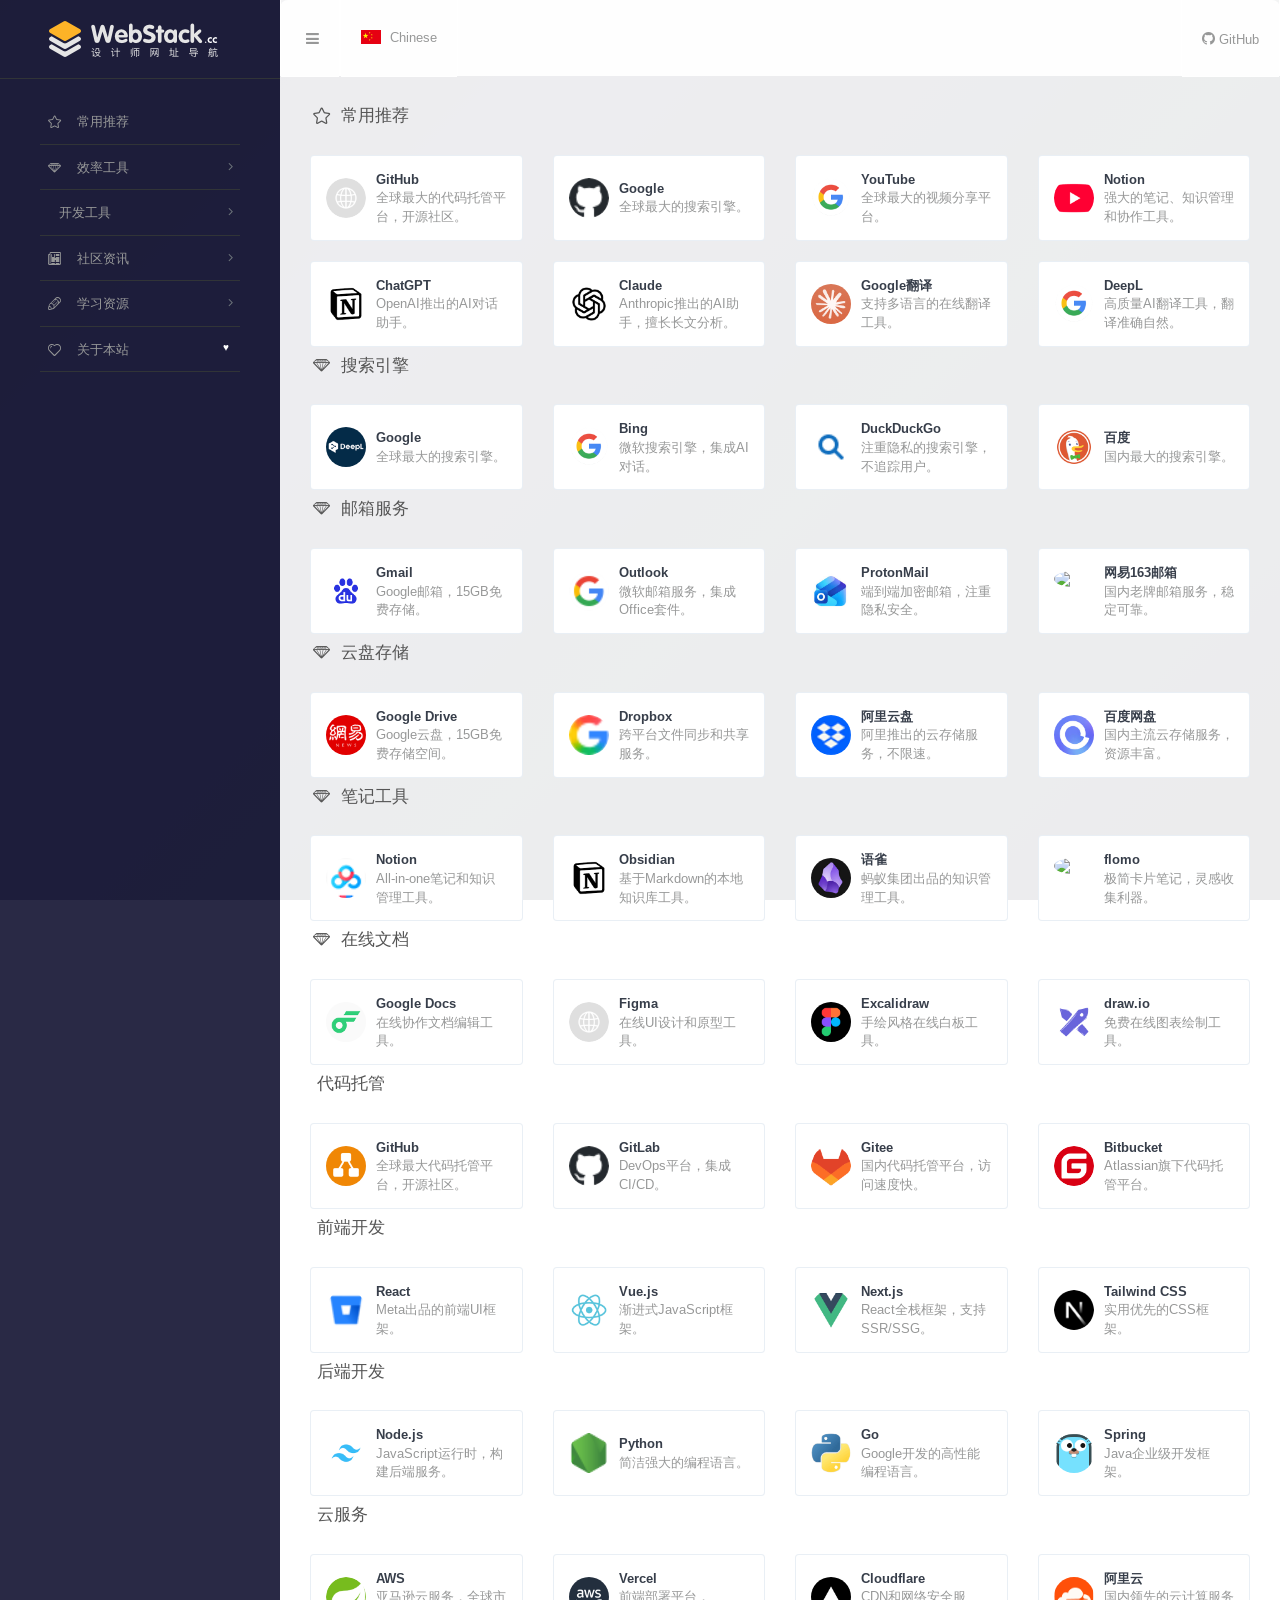
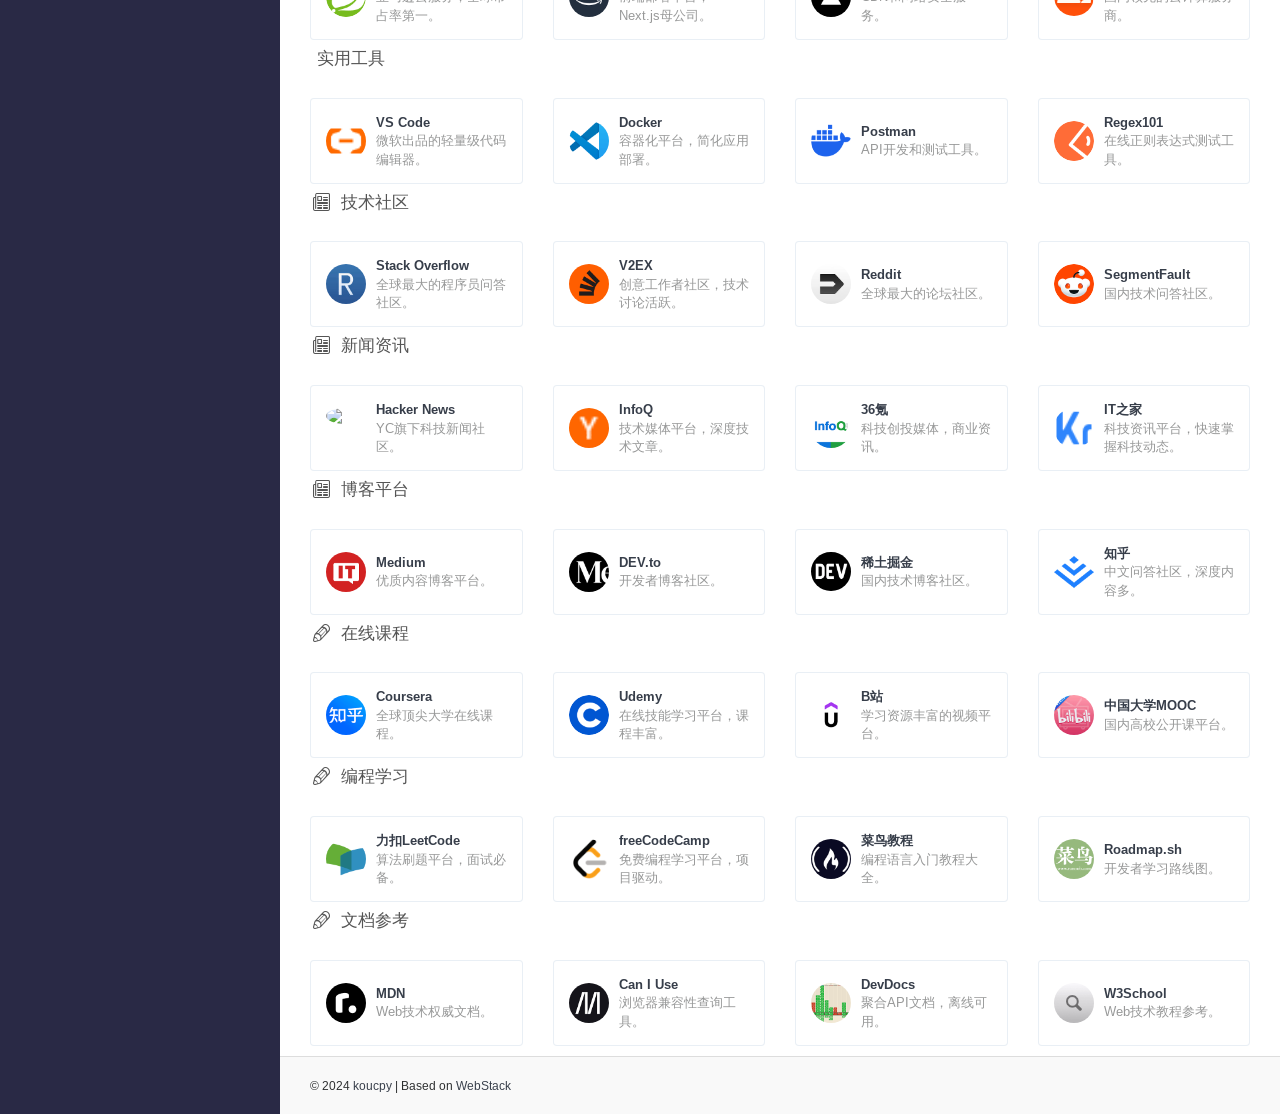
==== commit c4185da0: "添加网站图标和页面背景 - 批量下载64个网站真实图标（Google Favicon API） - 更新所有导航卡片引用对应图标文件 - 添加深色渐变背景和半透明白色内容区" ====
--- a/cn/index.html
+++ b/cn/index.html
@@ -229,7 +229,7 @@
                     <div class="xe-widget xe-conversations box2 label-info" onclick="window.open('https://www.google.com', '_blank')" data-toggle="tooltip" data-placement="bottom" title="" data-original-title="https://www.google.com">
                         <div class="xe-comment-entry">
                             <a class="xe-user-img">
-                                <img data-src="../assets/images/logos/default.png" class="lozad img-circle" width="40">
+                                <img data-src="../assets/images/logos/github.png" class="lozad img-circle" width="40">
                             </a>
                             <div class="xe-comment">
                                 <a href="#" class="xe-user-name overflowClip_1">
@@ -244,7 +244,7 @@
                     <div class="xe-widget xe-conversations box2 label-info" onclick="window.open('https://www.youtube.com', '_blank')" data-toggle="tooltip" data-placement="bottom" title="" data-original-title="https://www.youtube.com">
                         <div class="xe-comment-entry">
                             <a class="xe-user-img">
-                                <img data-src="../assets/images/logos/default.png" class="lozad img-circle" width="40">
+                                <img data-src="../assets/images/logos/google.png" class="lozad img-circle" width="40">
                             </a>
                             <div class="xe-comment">
                                 <a href="#" class="xe-user-name overflowClip_1">
@@ -259,7 +259,7 @@
                     <div class="xe-widget xe-conversations box2 label-info" onclick="window.open('https://notion.so', '_blank')" data-toggle="tooltip" data-placement="bottom" title="" data-original-title="https://notion.so">
                         <div class="xe-comment-entry">
                             <a class="xe-user-img">
-                                <img data-src="../assets/images/logos/default.png" class="lozad img-circle" width="40">
+                                <img data-src="../assets/images/logos/youtube.png" class="lozad img-circle" width="40">
                             </a>
                             <div class="xe-comment">
                                 <a href="#" class="xe-user-name overflowClip_1">
@@ -276,7 +276,7 @@
                     <div class="xe-widget xe-conversations box2 label-info" onclick="window.open('https://chat.openai.com', '_blank')" data-toggle="tooltip" data-placement="bottom" title="" data-original-title="https://chat.openai.com">
                         <div class="xe-comment-entry">
                             <a class="xe-user-img">
-                                <img data-src="../assets/images/logos/default.png" class="lozad img-circle" width="40">
+                                <img data-src="../assets/images/logos/notion.png" class="lozad img-circle" width="40">
                             </a>
                             <div class="xe-comment">
                                 <a href="#" class="xe-user-name overflowClip_1">
@@ -291,7 +291,7 @@
                     <div class="xe-widget xe-conversations box2 label-info" onclick="window.open('https://claude.ai', '_blank')" data-toggle="tooltip" data-placement="bottom" title="" data-original-title="https://claude.ai">
                         <div class="xe-comment-entry">
                             <a class="xe-user-img">
-                                <img data-src="../assets/images/logos/default.png" class="lozad img-circle" width="40">
+                                <img data-src="../assets/images/logos/chatgpt.png" class="lozad img-circle" width="40">
                             </a>
                             <div class="xe-comment">
                                 <a href="#" class="xe-user-name overflowClip_1">
@@ -306,7 +306,7 @@
                     <div class="xe-widget xe-conversations box2 label-info" onclick="window.open('https://translate.google.com', '_blank')" data-toggle="tooltip" data-placement="bottom" title="" data-original-title="https://translate.google.com">
                         <div class="xe-comment-entry">
                             <a class="xe-user-img">
-                                <img data-src="../assets/images/logos/default.png" class="lozad img-circle" width="40">
+                                <img data-src="../assets/images/logos/claude.png" class="lozad img-circle" width="40">
                             </a>
                             <div class="xe-comment">
                                 <a href="#" class="xe-user-name overflowClip_1">
@@ -321,7 +321,7 @@
                     <div class="xe-widget xe-conversations box2 label-info" onclick="window.open('https://www.deepl.com', '_blank')" data-toggle="tooltip" data-placement="bottom" title="" data-original-title="https://www.deepl.com">
                         <div class="xe-comment-entry">
                             <a class="xe-user-img">
-                                <img data-src="../assets/images/logos/default.png" class="lozad img-circle" width="40">
+                                <img data-src="../assets/images/logos/google.png" class="lozad img-circle" width="40">
                             </a>
                             <div class="xe-comment">
                                 <a href="#" class="xe-user-name overflowClip_1">
@@ -341,281 +341,281 @@
                     <div class="xe-widget xe-conversations box2 label-info" onclick="window.open('https://www.google.com', '_blank')" data-toggle="tooltip" data-placement="bottom" title="" data-original-title="https://www.google.com">
                         <div class="xe-comment-entry">
                             <a class="xe-user-img">
+                                <img data-src="../assets/images/logos/deepl.png" class="lozad img-circle" width="40">
+                            </a>
+                            <div class="xe-comment">
+                                <a href="#" class="xe-user-name overflowClip_1">
+                                    <strong>Google</strong>
+                                </a>
+                                <p class="overflowClip_2">全球最大的搜索引擎。</p>
+                            </div>
+                        </div>
+                    </div>
+                </div>
+                <div class="col-sm-3">
+                    <div class="xe-widget xe-conversations box2 label-info" onclick="window.open('https://www.bing.com', '_blank')" data-toggle="tooltip" data-placement="bottom" title="" data-original-title="https://www.bing.com">
+                        <div class="xe-comment-entry">
+                            <a class="xe-user-img">
+                                <img data-src="../assets/images/logos/google.png" class="lozad img-circle" width="40">
+                            </a>
+                            <div class="xe-comment">
+                                <a href="#" class="xe-user-name overflowClip_1">
+                                    <strong>Bing</strong>
+                                </a>
+                                <p class="overflowClip_2">微软搜索引擎，集成AI对话。</p>
+                            </div>
+                        </div>
+                    </div>
+                </div>
+                <div class="col-sm-3">
+                    <div class="xe-widget xe-conversations box2 label-info" onclick="window.open('https://duckduckgo.com', '_blank')" data-toggle="tooltip" data-placement="bottom" title="" data-original-title="https://duckduckgo.com">
+                        <div class="xe-comment-entry">
+                            <a class="xe-user-img">
+                                <img data-src="../assets/images/logos/bing.png" class="lozad img-circle" width="40">
+                            </a>
+                            <div class="xe-comment">
+                                <a href="#" class="xe-user-name overflowClip_1">
+                                    <strong>DuckDuckGo</strong>
+                                </a>
+                                <p class="overflowClip_2">注重隐私的搜索引擎，不追踪用户。</p>
+                            </div>
+                        </div>
+                    </div>
+                </div>
+                <div class="col-sm-3">
+                    <div class="xe-widget xe-conversations box2 label-info" onclick="window.open('https://www.baidu.com', '_blank')" data-toggle="tooltip" data-placement="bottom" title="" data-original-title="https://www.baidu.com">
+                        <div class="xe-comment-entry">
+                            <a class="xe-user-img">
+                                <img data-src="../assets/images/logos/duckduckgo.png" class="lozad img-circle" width="40">
+                            </a>
+                            <div class="xe-comment">
+                                <a href="#" class="xe-user-name overflowClip_1">
+                                    <strong>百度</strong>
+                                </a>
+                                <p class="overflowClip_2">国内最大的搜索引擎。</p>
+                            </div>
+                        </div>
+                    </div>
+                </div>
+            </div>
+
+            <h4 class="text-gray"><i class="linecons-diamond" style="margin-right: 7px;" id="邮箱服务"></i>邮箱服务</h4>
+            <div class="row">
+                <div class="col-sm-3">
+                    <div class="xe-widget xe-conversations box2 label-info" onclick="window.open('https://mail.google.com', '_blank')" data-toggle="tooltip" data-placement="bottom" title="" data-original-title="https://mail.google.com">
+                        <div class="xe-comment-entry">
+                            <a class="xe-user-img">
+                                <img data-src="../assets/images/logos/baidu.png" class="lozad img-circle" width="40">
+                            </a>
+                            <div class="xe-comment">
+                                <a href="#" class="xe-user-name overflowClip_1">
+                                    <strong>Gmail</strong>
+                                </a>
+                                <p class="overflowClip_2">Google邮箱，15GB免费存储。</p>
+                            </div>
+                        </div>
+                    </div>
+                </div>
+                <div class="col-sm-3">
+                    <div class="xe-widget xe-conversations box2 label-info" onclick="window.open('https://outlook.live.com', '_blank')" data-toggle="tooltip" data-placement="bottom" title="" data-original-title="https://outlook.live.com">
+                        <div class="xe-comment-entry">
+                            <a class="xe-user-img">
+                                <img data-src="../assets/images/logos/gmail.png" class="lozad img-circle" width="40">
+                            </a>
+                            <div class="xe-comment">
+                                <a href="#" class="xe-user-name overflowClip_1">
+                                    <strong>Outlook</strong>
+                                </a>
+                                <p class="overflowClip_2">微软邮箱服务，集成Office套件。</p>
+                            </div>
+                        </div>
+                    </div>
+                </div>
+                <div class="col-sm-3">
+                    <div class="xe-widget xe-conversations box2 label-info" onclick="window.open('https://mail.proton.me', '_blank')" data-toggle="tooltip" data-placement="bottom" title="" data-original-title="https://mail.proton.me">
+                        <div class="xe-comment-entry">
+                            <a class="xe-user-img">
+                                <img data-src="../assets/images/logos/outlook.png" class="lozad img-circle" width="40">
+                            </a>
+                            <div class="xe-comment">
+                                <a href="#" class="xe-user-name overflowClip_1">
+                                    <strong>ProtonMail</strong>
+                                </a>
+                                <p class="overflowClip_2">端到端加密邮箱，注重隐私安全。</p>
+                            </div>
+                        </div>
+                    </div>
+                </div>
+                <div class="col-sm-3">
+                    <div class="xe-widget xe-conversations box2 label-info" onclick="window.open('https://www.163.com', '_blank')" data-toggle="tooltip" data-placement="bottom" title="" data-original-title="https://www.163.com">
+                        <div class="xe-comment-entry">
+                            <a class="xe-user-img">
+                                <img data-src="../assets/images/logos/protonmail.png" class="lozad img-circle" width="40">
+                            </a>
+                            <div class="xe-comment">
+                                <a href="#" class="xe-user-name overflowClip_1">
+                                    <strong>网易163邮箱</strong>
+                                </a>
+                                <p class="overflowClip_2">国内老牌邮箱服务，稳定可靠。</p>
+                            </div>
+                        </div>
+                    </div>
+                </div>
+            </div>
+
+            <h4 class="text-gray"><i class="linecons-diamond" style="margin-right: 7px;" id="云盘存储"></i>云盘存储</h4>
+            <div class="row">
+                <div class="col-sm-3">
+                    <div class="xe-widget xe-conversations box2 label-info" onclick="window.open('https://drive.google.com', '_blank')" data-toggle="tooltip" data-placement="bottom" title="" data-original-title="https://drive.google.com">
+                        <div class="xe-comment-entry">
+                            <a class="xe-user-img">
+                                <img data-src="../assets/images/logos/netease163.png" class="lozad img-circle" width="40">
+                            </a>
+                            <div class="xe-comment">
+                                <a href="#" class="xe-user-name overflowClip_1">
+                                    <strong>Google Drive</strong>
+                                </a>
+                                <p class="overflowClip_2">Google云盘，15GB免费存储空间。</p>
+                            </div>
+                        </div>
+                    </div>
+                </div>
+                <div class="col-sm-3">
+                    <div class="xe-widget xe-conversations box2 label-info" onclick="window.open('https://www.dropbox.com', '_blank')" data-toggle="tooltip" data-placement="bottom" title="" data-original-title="https://www.dropbox.com">
+                        <div class="xe-comment-entry">
+                            <a class="xe-user-img">
+                                <img data-src="../assets/images/logos/googledrive.png" class="lozad img-circle" width="40">
+                            </a>
+                            <div class="xe-comment">
+                                <a href="#" class="xe-user-name overflowClip_1">
+                                    <strong>Dropbox</strong>
+                                </a>
+                                <p class="overflowClip_2">跨平台文件同步和共享服务。</p>
+                            </div>
+                        </div>
+                    </div>
+                </div>
+                <div class="col-sm-3">
+                    <div class="xe-widget xe-conversations box2 label-info" onclick="window.open('https://www.aliyundrive.com', '_blank')" data-toggle="tooltip" data-placement="bottom" title="" data-original-title="https://www.aliyundrive.com">
+                        <div class="xe-comment-entry">
+                            <a class="xe-user-img">
+                                <img data-src="../assets/images/logos/dropbox.png" class="lozad img-circle" width="40">
+                            </a>
+                            <div class="xe-comment">
+                                <a href="#" class="xe-user-name overflowClip_1">
+                                    <strong>阿里云盘</strong>
+                                </a>
+                                <p class="overflowClip_2">阿里推出的云存储服务，不限速。</p>
+                            </div>
+                        </div>
+                    </div>
+                </div>
+                <div class="col-sm-3">
+                    <div class="xe-widget xe-conversations box2 label-info" onclick="window.open('https://pan.baidu.com', '_blank')" data-toggle="tooltip" data-placement="bottom" title="" data-original-title="https://pan.baidu.com">
+                        <div class="xe-comment-entry">
+                            <a class="xe-user-img">
+                                <img data-src="../assets/images/logos/aliyundrive.png" class="lozad img-circle" width="40">
+                            </a>
+                            <div class="xe-comment">
+                                <a href="#" class="xe-user-name overflowClip_1">
+                                    <strong>百度网盘</strong>
+                                </a>
+                                <p class="overflowClip_2">国内主流云存储服务，资源丰富。</p>
+                            </div>
+                        </div>
+                    </div>
+                </div>
+            </div>
+
+            <h4 class="text-gray"><i class="linecons-diamond" style="margin-right: 7px;" id="笔记工具"></i>笔记工具</h4>
+            <div class="row">
+                <div class="col-sm-3">
+                    <div class="xe-widget xe-conversations box2 label-info" onclick="window.open('https://notion.so', '_blank')" data-toggle="tooltip" data-placement="bottom" title="" data-original-title="https://notion.so">
+                        <div class="xe-comment-entry">
+                            <a class="xe-user-img">
+                                <img data-src="../assets/images/logos/baidupan.png" class="lozad img-circle" width="40">
+                            </a>
+                            <div class="xe-comment">
+                                <a href="#" class="xe-user-name overflowClip_1">
+                                    <strong>Notion</strong>
+                                </a>
+                                <p class="overflowClip_2">All-in-one笔记和知识管理工具。</p>
+                            </div>
+                        </div>
+                    </div>
+                </div>
+                <div class="col-sm-3">
+                    <div class="xe-widget xe-conversations box2 label-info" onclick="window.open('https://obsidian.md', '_blank')" data-toggle="tooltip" data-placement="bottom" title="" data-original-title="https://obsidian.md">
+                        <div class="xe-comment-entry">
+                            <a class="xe-user-img">
+                                <img data-src="../assets/images/logos/notion.png" class="lozad img-circle" width="40">
+                            </a>
+                            <div class="xe-comment">
+                                <a href="#" class="xe-user-name overflowClip_1">
+                                    <strong>Obsidian</strong>
+                                </a>
+                                <p class="overflowClip_2">基于Markdown的本地知识库工具。</p>
+                            </div>
+                        </div>
+                    </div>
+                </div>
+                <div class="col-sm-3">
+                    <div class="xe-widget xe-conversations box2 label-info" onclick="window.open('https://www.yuque.com', '_blank')" data-toggle="tooltip" data-placement="bottom" title="" data-original-title="https://www.yuque.com">
+                        <div class="xe-comment-entry">
+                            <a class="xe-user-img">
+                                <img data-src="../assets/images/logos/obsidian.png" class="lozad img-circle" width="40">
+                            </a>
+                            <div class="xe-comment">
+                                <a href="#" class="xe-user-name overflowClip_1">
+                                    <strong>语雀</strong>
+                                </a>
+                                <p class="overflowClip_2">蚂蚁集团出品的知识管理工具。</p>
+                            </div>
+                        </div>
+                    </div>
+                </div>
+                <div class="col-sm-3">
+                    <div class="xe-widget xe-conversations box2 label-info" onclick="window.open('https://flomoapp.com', '_blank')" data-toggle="tooltip" data-placement="bottom" title="" data-original-title="https://flomoapp.com">
+                        <div class="xe-comment-entry">
+                            <a class="xe-user-img">
+                                <img data-src="../assets/images/logos/yuque.png" class="lozad img-circle" width="40">
+                            </a>
+                            <div class="xe-comment">
+                                <a href="#" class="xe-user-name overflowClip_1">
+                                    <strong>flomo</strong>
+                                </a>
+                                <p class="overflowClip_2">极简卡片笔记，灵感收集利器。</p>
+                            </div>
+                        </div>
+                    </div>
+                </div>
+            </div>
+
+            <h4 class="text-gray"><i class="linecons-diamond" style="margin-right: 7px;" id="在线文档"></i>在线文档</h4>
+            <div class="row">
+                <div class="col-sm-3">
+                    <div class="xe-widget xe-conversations box2 label-info" onclick="window.open('https://docs.google.com', '_blank')" data-toggle="tooltip" data-placement="bottom" title="" data-original-title="https://docs.google.com">
+                        <div class="xe-comment-entry">
+                            <a class="xe-user-img">
+                                <img data-src="../assets/images/logos/flomo.png" class="lozad img-circle" width="40">
+                            </a>
+                            <div class="xe-comment">
+                                <a href="#" class="xe-user-name overflowClip_1">
+                                    <strong>Google Docs</strong>
+                                </a>
+                                <p class="overflowClip_2">在线协作文档编辑工具。</p>
+                            </div>
+                        </div>
+                    </div>
+                </div>
+                <div class="col-sm-3">
+                    <div class="xe-widget xe-conversations box2 label-info" onclick="window.open('https://www.figma.com', '_blank')" data-toggle="tooltip" data-placement="bottom" title="" data-original-title="https://www.figma.com">
+                        <div class="xe-comment-entry">
+                            <a class="xe-user-img">
                                 <img data-src="../assets/images/logos/default.png" class="lozad img-circle" width="40">
                             </a>
                             <div class="xe-comment">
                                 <a href="#" class="xe-user-name overflowClip_1">
-                                    <strong>Google</strong>
-                                </a>
-                                <p class="overflowClip_2">全球最大的搜索引擎。</p>
-                            </div>
-                        </div>
-                    </div>
-                </div>
-                <div class="col-sm-3">
-                    <div class="xe-widget xe-conversations box2 label-info" onclick="window.open('https://www.bing.com', '_blank')" data-toggle="tooltip" data-placement="bottom" title="" data-original-title="https://www.bing.com">
-                        <div class="xe-comment-entry">
-                            <a class="xe-user-img">
-                                <img data-src="../assets/images/logos/default.png" class="lozad img-circle" width="40">
-                            </a>
-                            <div class="xe-comment">
-                                <a href="#" class="xe-user-name overflowClip_1">
-                                    <strong>Bing</strong>
-                                </a>
-                                <p class="overflowClip_2">微软搜索引擎，集成AI对话。</p>
-                            </div>
-                        </div>
-                    </div>
-                </div>
-                <div class="col-sm-3">
-                    <div class="xe-widget xe-conversations box2 label-info" onclick="window.open('https://duckduckgo.com', '_blank')" data-toggle="tooltip" data-placement="bottom" title="" data-original-title="https://duckduckgo.com">
-                        <div class="xe-comment-entry">
-                            <a class="xe-user-img">
-                                <img data-src="../assets/images/logos/default.png" class="lozad img-circle" width="40">
-                            </a>
-                            <div class="xe-comment">
-                                <a href="#" class="xe-user-name overflowClip_1">
-                                    <strong>DuckDuckGo</strong>
-                                </a>
-                                <p class="overflowClip_2">注重隐私的搜索引擎，不追踪用户。</p>
-                            </div>
-                        </div>
-                    </div>
-                </div>
-                <div class="col-sm-3">
-                    <div class="xe-widget xe-conversations box2 label-info" onclick="window.open('https://www.baidu.com', '_blank')" data-toggle="tooltip" data-placement="bottom" title="" data-original-title="https://www.baidu.com">
-                        <div class="xe-comment-entry">
-                            <a class="xe-user-img">
-                                <img data-src="../assets/images/logos/default.png" class="lozad img-circle" width="40">
-                            </a>
-                            <div class="xe-comment">
-                                <a href="#" class="xe-user-name overflowClip_1">
-                                    <strong>百度</strong>
-                                </a>
-                                <p class="overflowClip_2">国内最大的搜索引擎。</p>
-                            </div>
-                        </div>
-                    </div>
-                </div>
-            </div>
-
-            <h4 class="text-gray"><i class="linecons-diamond" style="margin-right: 7px;" id="邮箱服务"></i>邮箱服务</h4>
-            <div class="row">
-                <div class="col-sm-3">
-                    <div class="xe-widget xe-conversations box2 label-info" onclick="window.open('https://mail.google.com', '_blank')" data-toggle="tooltip" data-placement="bottom" title="" data-original-title="https://mail.google.com">
-                        <div class="xe-comment-entry">
-                            <a class="xe-user-img">
-                                <img data-src="../assets/images/logos/default.png" class="lozad img-circle" width="40">
-                            </a>
-                            <div class="xe-comment">
-                                <a href="#" class="xe-user-name overflowClip_1">
-                                    <strong>Gmail</strong>
-                                </a>
-                                <p class="overflowClip_2">Google邮箱，15GB免费存储。</p>
-                            </div>
-                        </div>
-                    </div>
-                </div>
-                <div class="col-sm-3">
-                    <div class="xe-widget xe-conversations box2 label-info" onclick="window.open('https://outlook.live.com', '_blank')" data-toggle="tooltip" data-placement="bottom" title="" data-original-title="https://outlook.live.com">
-                        <div class="xe-comment-entry">
-                            <a class="xe-user-img">
-                                <img data-src="../assets/images/logos/default.png" class="lozad img-circle" width="40">
-                            </a>
-                            <div class="xe-comment">
-                                <a href="#" class="xe-user-name overflowClip_1">
-                                    <strong>Outlook</strong>
-                                </a>
-                                <p class="overflowClip_2">微软邮箱服务，集成Office套件。</p>
-                            </div>
-                        </div>
-                    </div>
-                </div>
-                <div class="col-sm-3">
-                    <div class="xe-widget xe-conversations box2 label-info" onclick="window.open('https://mail.proton.me', '_blank')" data-toggle="tooltip" data-placement="bottom" title="" data-original-title="https://mail.proton.me">
-                        <div class="xe-comment-entry">
-                            <a class="xe-user-img">
-                                <img data-src="../assets/images/logos/default.png" class="lozad img-circle" width="40">
-                            </a>
-                            <div class="xe-comment">
-                                <a href="#" class="xe-user-name overflowClip_1">
-                                    <strong>ProtonMail</strong>
-                                </a>
-                                <p class="overflowClip_2">端到端加密邮箱，注重隐私安全。</p>
-                            </div>
-                        </div>
-                    </div>
-                </div>
-                <div class="col-sm-3">
-                    <div class="xe-widget xe-conversations box2 label-info" onclick="window.open('https://www.163.com', '_blank')" data-toggle="tooltip" data-placement="bottom" title="" data-original-title="https://www.163.com">
-                        <div class="xe-comment-entry">
-                            <a class="xe-user-img">
-                                <img data-src="../assets/images/logos/default.png" class="lozad img-circle" width="40">
-                            </a>
-                            <div class="xe-comment">
-                                <a href="#" class="xe-user-name overflowClip_1">
-                                    <strong>网易163邮箱</strong>
-                                </a>
-                                <p class="overflowClip_2">国内老牌邮箱服务，稳定可靠。</p>
-                            </div>
-                        </div>
-                    </div>
-                </div>
-            </div>
-
-            <h4 class="text-gray"><i class="linecons-diamond" style="margin-right: 7px;" id="云盘存储"></i>云盘存储</h4>
-            <div class="row">
-                <div class="col-sm-3">
-                    <div class="xe-widget xe-conversations box2 label-info" onclick="window.open('https://drive.google.com', '_blank')" data-toggle="tooltip" data-placement="bottom" title="" data-original-title="https://drive.google.com">
-                        <div class="xe-comment-entry">
-                            <a class="xe-user-img">
-                                <img data-src="../assets/images/logos/default.png" class="lozad img-circle" width="40">
-                            </a>
-                            <div class="xe-comment">
-                                <a href="#" class="xe-user-name overflowClip_1">
-                                    <strong>Google Drive</strong>
-                                </a>
-                                <p class="overflowClip_2">Google云盘，15GB免费存储空间。</p>
-                            </div>
-                        </div>
-                    </div>
-                </div>
-                <div class="col-sm-3">
-                    <div class="xe-widget xe-conversations box2 label-info" onclick="window.open('https://www.dropbox.com', '_blank')" data-toggle="tooltip" data-placement="bottom" title="" data-original-title="https://www.dropbox.com">
-                        <div class="xe-comment-entry">
-                            <a class="xe-user-img">
-                                <img data-src="../assets/images/logos/default.png" class="lozad img-circle" width="40">
-                            </a>
-                            <div class="xe-comment">
-                                <a href="#" class="xe-user-name overflowClip_1">
-                                    <strong>Dropbox</strong>
-                                </a>
-                                <p class="overflowClip_2">跨平台文件同步和共享服务。</p>
-                            </div>
-                        </div>
-                    </div>
-                </div>
-                <div class="col-sm-3">
-                    <div class="xe-widget xe-conversations box2 label-info" onclick="window.open('https://www.aliyundrive.com', '_blank')" data-toggle="tooltip" data-placement="bottom" title="" data-original-title="https://www.aliyundrive.com">
-                        <div class="xe-comment-entry">
-                            <a class="xe-user-img">
-                                <img data-src="../assets/images/logos/default.png" class="lozad img-circle" width="40">
-                            </a>
-                            <div class="xe-comment">
-                                <a href="#" class="xe-user-name overflowClip_1">
-                                    <strong>阿里云盘</strong>
-                                </a>
-                                <p class="overflowClip_2">阿里推出的云存储服务，不限速。</p>
-                            </div>
-                        </div>
-                    </div>
-                </div>
-                <div class="col-sm-3">
-                    <div class="xe-widget xe-conversations box2 label-info" onclick="window.open('https://pan.baidu.com', '_blank')" data-toggle="tooltip" data-placement="bottom" title="" data-original-title="https://pan.baidu.com">
-                        <div class="xe-comment-entry">
-                            <a class="xe-user-img">
-                                <img data-src="../assets/images/logos/default.png" class="lozad img-circle" width="40">
-                            </a>
-                            <div class="xe-comment">
-                                <a href="#" class="xe-user-name overflowClip_1">
-                                    <strong>百度网盘</strong>
-                                </a>
-                                <p class="overflowClip_2">国内主流云存储服务，资源丰富。</p>
-                            </div>
-                        </div>
-                    </div>
-                </div>
-            </div>
-
-            <h4 class="text-gray"><i class="linecons-diamond" style="margin-right: 7px;" id="笔记工具"></i>笔记工具</h4>
-            <div class="row">
-                <div class="col-sm-3">
-                    <div class="xe-widget xe-conversations box2 label-info" onclick="window.open('https://notion.so', '_blank')" data-toggle="tooltip" data-placement="bottom" title="" data-original-title="https://notion.so">
-                        <div class="xe-comment-entry">
-                            <a class="xe-user-img">
-                                <img data-src="../assets/images/logos/default.png" class="lozad img-circle" width="40">
-                            </a>
-                            <div class="xe-comment">
-                                <a href="#" class="xe-user-name overflowClip_1">
-                                    <strong>Notion</strong>
-                                </a>
-                                <p class="overflowClip_2">All-in-one笔记和知识管理工具。</p>
-                            </div>
-                        </div>
-                    </div>
-                </div>
-                <div class="col-sm-3">
-                    <div class="xe-widget xe-conversations box2 label-info" onclick="window.open('https://obsidian.md', '_blank')" data-toggle="tooltip" data-placement="bottom" title="" data-original-title="https://obsidian.md">
-                        <div class="xe-comment-entry">
-                            <a class="xe-user-img">
-                                <img data-src="../assets/images/logos/default.png" class="lozad img-circle" width="40">
-                            </a>
-                            <div class="xe-comment">
-                                <a href="#" class="xe-user-name overflowClip_1">
-                                    <strong>Obsidian</strong>
-                                </a>
-                                <p class="overflowClip_2">基于Markdown的本地知识库工具。</p>
-                            </div>
-                        </div>
-                    </div>
-                </div>
-                <div class="col-sm-3">
-                    <div class="xe-widget xe-conversations box2 label-info" onclick="window.open('https://www.yuque.com', '_blank')" data-toggle="tooltip" data-placement="bottom" title="" data-original-title="https://www.yuque.com">
-                        <div class="xe-comment-entry">
-                            <a class="xe-user-img">
-                                <img data-src="../assets/images/logos/default.png" class="lozad img-circle" width="40">
-                            </a>
-                            <div class="xe-comment">
-                                <a href="#" class="xe-user-name overflowClip_1">
-                                    <strong>语雀</strong>
-                                </a>
-                                <p class="overflowClip_2">蚂蚁集团出品的知识管理工具。</p>
-                            </div>
-                        </div>
-                    </div>
-                </div>
-                <div class="col-sm-3">
-                    <div class="xe-widget xe-conversations box2 label-info" onclick="window.open('https://flomoapp.com', '_blank')" data-toggle="tooltip" data-placement="bottom" title="" data-original-title="https://flomoapp.com">
-                        <div class="xe-comment-entry">
-                            <a class="xe-user-img">
-                                <img data-src="../assets/images/logos/default.png" class="lozad img-circle" width="40">
-                            </a>
-                            <div class="xe-comment">
-                                <a href="#" class="xe-user-name overflowClip_1">
-                                    <strong>flomo</strong>
-                                </a>
-                                <p class="overflowClip_2">极简卡片笔记，灵感收集利器。</p>
-                            </div>
-                        </div>
-                    </div>
-                </div>
-            </div>
-
-            <h4 class="text-gray"><i class="linecons-diamond" style="margin-right: 7px;" id="在线文档"></i>在线文档</h4>
-            <div class="row">
-                <div class="col-sm-3">
-                    <div class="xe-widget xe-conversations box2 label-info" onclick="window.open('https://docs.google.com', '_blank')" data-toggle="tooltip" data-placement="bottom" title="" data-original-title="https://docs.google.com">
-                        <div class="xe-comment-entry">
-                            <a class="xe-user-img">
-                                <img data-src="../assets/images/logos/default.png" class="lozad img-circle" width="40">
-                            </a>
-                            <div class="xe-comment">
-                                <a href="#" class="xe-user-name overflowClip_1">
-                                    <strong>Google Docs</strong>
-                                </a>
-                                <p class="overflowClip_2">在线协作文档编辑工具。</p>
-                            </div>
-                        </div>
-                    </div>
-                </div>
-                <div class="col-sm-3">
-                    <div class="xe-widget xe-conversations box2 label-info" onclick="window.open('https://www.figma.com', '_blank')" data-toggle="tooltip" data-placement="bottom" title="" data-original-title="https://www.figma.com">
-                        <div class="xe-comment-entry">
-                            <a class="xe-user-img">
-                                <img data-src="../assets/images/logos/default.png" class="lozad img-circle" width="40">
-                            </a>
-                            <div class="xe-comment">
-                                <a href="#" class="xe-user-name overflowClip_1">
                                     <strong>Figma</strong>
                                 </a>
                                 <p class="overflowClip_2">在线UI设计和原型工具。</p>
@@ -627,7 +627,7 @@
                     <div class="xe-widget xe-conversations box2 label-info" onclick="window.open('https://excalidraw.com', '_blank')" data-toggle="tooltip" data-placement="bottom" title="" data-original-title="https://excalidraw.com">
                         <div class="xe-comment-entry">
                             <a class="xe-user-img">
-                                <img data-src="../assets/images/logos/default.png" class="lozad img-circle" width="40">
+                                <img data-src="../assets/images/logos/figma.png" class="lozad img-circle" width="40">
                             </a>
                             <div class="xe-comment">
                                 <a href="#" class="xe-user-name overflowClip_1">
@@ -642,7 +642,7 @@
                     <div class="xe-widget xe-conversations box2 label-info" onclick="window.open('https://draw.io', '_blank')" data-toggle="tooltip" data-placement="bottom" title="" data-original-title="https://draw.io">
                         <div class="xe-comment-entry">
                             <a class="xe-user-img">
-                                <img data-src="../assets/images/logos/default.png" class="lozad img-circle" width="40">
+                                <img data-src="../assets/images/logos/excalidraw.png" class="lozad img-circle" width="40">
                             </a>
                             <div class="xe-comment">
                                 <a href="#" class="xe-user-name overflowClip_1">
@@ -662,7 +662,7 @@
                     <div class="xe-widget xe-conversations box2 label-info" onclick="window.open('https://github.com', '_blank')" data-toggle="tooltip" data-placement="bottom" title="" data-original-title="https://github.com">
                         <div class="xe-comment-entry">
                             <a class="xe-user-img">
-                                <img data-src="../assets/images/logos/default.png" class="lozad img-circle" width="40">
+                                <img data-src="../assets/images/logos/drawio.png" class="lozad img-circle" width="40">
                             </a>
                             <div class="xe-comment">
                                 <a href="#" class="xe-user-name overflowClip_1">
@@ -677,7 +677,7 @@
                     <div class="xe-widget xe-conversations box2 label-info" onclick="window.open('https://gitlab.com', '_blank')" data-toggle="tooltip" data-placement="bottom" title="" data-original-title="https://gitlab.com">
                         <div class="xe-comment-entry">
                             <a class="xe-user-img">
-                                <img data-src="../assets/images/logos/default.png" class="lozad img-circle" width="40">
+                                <img data-src="../assets/images/logos/github.png" class="lozad img-circle" width="40">
                             </a>
                             <div class="xe-comment">
                                 <a href="#" class="xe-user-name overflowClip_1">
@@ -692,7 +692,7 @@
                     <div class="xe-widget xe-conversations box2 label-info" onclick="window.open('https://gitee.com', '_blank')" data-toggle="tooltip" data-placement="bottom" title="" data-original-title="https://gitee.com">
                         <div class="xe-comment-entry">
                             <a class="xe-user-img">
-                                <img data-src="../assets/images/logos/default.png" class="lozad img-circle" width="40">
+                                <img data-src="../assets/images/logos/gitlab.png" class="lozad img-circle" width="40">
                             </a>
                             <div class="xe-comment">
                                 <a href="#" class="xe-user-name overflowClip_1">
@@ -707,7 +707,7 @@
                     <div class="xe-widget xe-conversations box2 label-info" onclick="window.open('https://bitbucket.org', '_blank')" data-toggle="tooltip" data-placement="bottom" title="" data-original-title="https://bitbucket.org">
                         <div class="xe-comment-entry">
                             <a class="xe-user-img">
-                                <img data-src="../assets/images/logos/default.png" class="lozad img-circle" width="40">
+                                <img data-src="../assets/images/logos/gitee.png" class="lozad img-circle" width="40">
                             </a>
                             <div class="xe-comment">
                                 <a href="#" class="xe-user-name overflowClip_1">
@@ -726,7 +726,7 @@
                     <div class="xe-widget xe-conversations box2 label-info" onclick="window.open('https://react.dev', '_blank')" data-toggle="tooltip" data-placement="bottom" title="" data-original-title="https://react.dev">
                         <div class="xe-comment-entry">
                             <a class="xe-user-img">
-                                <img data-src="../assets/images/logos/default.png" class="lozad img-circle" width="40">
+                                <img data-src="../assets/images/logos/bitbucket.png" class="lozad img-circle" width="40">
                             </a>
                             <div class="xe-comment">
                                 <a href="#" class="xe-user-name overflowClip_1">
@@ -741,7 +741,7 @@
                     <div class="xe-widget xe-conversations box2 label-info" onclick="window.open('https://vuejs.org', '_blank')" data-toggle="tooltip" data-placement="bottom" title="" data-original-title="https://vuejs.org">
                         <div class="xe-comment-entry">
                             <a class="xe-user-img">
-                                <img data-src="../assets/images/logos/default.png" class="lozad img-circle" width="40">
+                                <img data-src="../assets/images/logos/react.png" class="lozad img-circle" width="40">
                             </a>
                             <div class="xe-comment">
                                 <a href="#" class="xe-user-name overflowClip_1">
@@ -756,7 +756,7 @@
                     <div class="xe-widget xe-conversations box2 label-info" onclick="window.open('https://nextjs.org', '_blank')" data-toggle="tooltip" data-placement="bottom" title="" data-original-title="https://nextjs.org">
                         <div class="xe-comment-entry">
                             <a class="xe-user-img">
-                                <img data-src="../assets/images/logos/default.png" class="lozad img-circle" width="40">
+                                <img data-src="../assets/images/logos/vuejs.png" class="lozad img-circle" width="40">
                             </a>
                             <div class="xe-comment">
                                 <a href="#" class="xe-user-name overflowClip_1">
@@ -771,7 +771,7 @@
                     <div class="xe-widget xe-conversations box2 label-info" onclick="window.open('https://tailwindcss.com', '_blank')" data-toggle="tooltip" data-placement="bottom" title="" data-original-title="https://tailwindcss.com">
                         <div class="xe-comment-entry">
                             <a class="xe-user-img">
-                                <img data-src="../assets/images/logos/default.png" class="lozad img-circle" width="40">
+                                <img data-src="../assets/images/logos/nextjs.png" class="lozad img-circle" width="40">
                             </a>
                             <div class="xe-comment">
                                 <a href="#" class="xe-user-name overflowClip_1">
@@ -790,7 +790,7 @@
                     <div class="xe-widget xe-conversations box2 label-info" onclick="window.open('https://nodejs.org', '_blank')" data-toggle="tooltip" data-placement="bottom" title="" data-original-title="https://nodejs.org">
                         <div class="xe-comment-entry">
                             <a class="xe-user-img">
-                                <img data-src="../assets/images/logos/default.png" class="lozad img-circle" width="40">
+                                <img data-src="../assets/images/logos/tailwindcss.png" class="lozad img-circle" width="40">
                             </a>
                             <div class="xe-comment">
                                 <a href="#" class="xe-user-name overflowClip_1">
@@ -805,7 +805,7 @@
                     <div class="xe-widget xe-conversations box2 label-info" onclick="window.open('https://www.python.org', '_blank')" data-toggle="tooltip" data-placement="bottom" title="" data-original-title="https://www.python.org">
                         <div class="xe-comment-entry">
                             <a class="xe-user-img">
-                                <img data-src="../assets/images/logos/default.png" class="lozad img-circle" width="40">
+                                <img data-src="../assets/images/logos/nodejs.png" class="lozad img-circle" width="40">
                             </a>
                             <div class="xe-comment">
                                 <a href="#" class="xe-user-name overflowClip_1">
@@ -820,7 +820,7 @@
                     <div class="xe-widget xe-conversations box2 label-info" onclick="window.open('https://go.dev', '_blank')" data-toggle="tooltip" data-placement="bottom" title="" data-original-title="https://go.dev">
                         <div class="xe-comment-entry">
                             <a class="xe-user-img">
-                                <img data-src="../assets/images/logos/default.png" class="lozad img-circle" width="40">
+                                <img data-src="../assets/images/logos/python.png" class="lozad img-circle" width="40">
                             </a>
                             <div class="xe-comment">
                                 <a href="#" class="xe-user-name overflowClip_1">
@@ -835,7 +835,7 @@
                     <div class="xe-widget xe-conversations box2 label-info" onclick="window.open('https://spring.io', '_blank')" data-toggle="tooltip" data-placement="bottom" title="" data-original-title="https://spring.io">
                         <div class="xe-comment-entry">
                             <a class="xe-user-img">
-                                <img data-src="../assets/images/logos/default.png" class="lozad img-circle" width="40">
+                                <img data-src="../assets/images/logos/go.png" class="lozad img-circle" width="40">
                             </a>
                             <div class="xe-comment">
                                 <a href="#" class="xe-user-name overflowClip_1">
@@ -854,7 +854,7 @@
                     <div class="xe-widget xe-conversations box2 label-info" onclick="window.open('https://aws.amazon.com', '_blank')" data-toggle="tooltip" data-placement="bottom" title="" data-original-title="https://aws.amazon.com">
                         <div class="xe-comment-entry">
                             <a class="xe-user-img">
-                                <img data-src="../assets/images/logos/default.png" class="lozad img-circle" width="40">
+                                <img data-src="../assets/images/logos/spring.png" class="lozad img-circle" width="40">
                             </a>
                             <div class="xe-comment">
                                 <a href="#" class="xe-user-name overflowClip_1">
@@ -869,7 +869,7 @@
                     <div class="xe-widget xe-conversations box2 label-info" onclick="window.open('https://vercel.com', '_blank')" data-toggle="tooltip" data-placement="bottom" title="" data-original-title="https://vercel.com">
                         <div class="xe-comment-entry">
                             <a class="xe-user-img">
-                                <img data-src="../assets/images/logos/default.png" class="lozad img-circle" width="40">
+                                <img data-src="../assets/images/logos/aws.png" class="lozad img-circle" width="40">
                             </a>
                             <div class="xe-comment">
                                 <a href="#" class="xe-user-name overflowClip_1">
@@ -884,7 +884,7 @@
                     <div class="xe-widget xe-conversations box2 label-info" onclick="window.open('https://cloudflare.com', '_blank')" data-toggle="tooltip" data-placement="bottom" title="" data-original-title="https://cloudflare.com">
                         <div class="xe-comment-entry">
                             <a class="xe-user-img">
-                                <img data-src="../assets/images/logos/default.png" class="lozad img-circle" width="40">
+                                <img data-src="../assets/images/logos/vercel.png" class="lozad img-circle" width="40">
                             </a>
                             <div class="xe-comment">
                                 <a href="#" class="xe-user-name overflowClip_1">
@@ -899,7 +899,7 @@
                     <div class="xe-widget xe-conversations box2 label-info" onclick="window.open('https://www.aliyun.com', '_blank')" data-toggle="tooltip" data-placement="bottom" title="" data-original-title="https://www.aliyun.com">
                         <div class="xe-comment-entry">
                             <a class="xe-user-img">
-                                <img data-src="../assets/images/logos/default.png" class="lozad img-circle" width="40">
+                                <img data-src="../assets/images/logos/cloudflare.png" class="lozad img-circle" width="40">
                             </a>
                             <div class="xe-comment">
                                 <a href="#" class="xe-user-name overflowClip_1">
@@ -918,7 +918,7 @@
                     <div class="xe-widget xe-conversations box2 label-info" onclick="window.open('https://code.visualstudio.com', '_blank')" data-toggle="tooltip" data-placement="bottom" title="" data-original-title="https://code.visualstudio.com">
                         <div class="xe-comment-entry">
                             <a class="xe-user-img">
-                                <img data-src="../assets/images/logos/default.png" class="lozad img-circle" width="40">
+                                <img data-src="../assets/images/logos/aliyun.png" class="lozad img-circle" width="40">
                             </a>
                             <div class="xe-comment">
                                 <a href="#" class="xe-user-name overflowClip_1">
@@ -933,7 +933,7 @@
                     <div class="xe-widget xe-conversations box2 label-info" onclick="window.open('https://www.docker.com', '_blank')" data-toggle="tooltip" data-placement="bottom" title="" data-original-title="https://www.docker.com">
                         <div class="xe-comment-entry">
                             <a class="xe-user-img">
-                                <img data-src="../assets/images/logos/default.png" class="lozad img-circle" width="40">
+                                <img data-src="../assets/images/logos/vscode.png" class="lozad img-circle" width="40">
                             </a>
                             <div class="xe-comment">
                                 <a href="#" class="xe-user-name overflowClip_1">
@@ -948,7 +948,7 @@
                     <div class="xe-widget xe-conversations box2 label-info" onclick="window.open('https://www.postman.com', '_blank')" data-toggle="tooltip" data-placement="bottom" title="" data-original-title="https://www.postman.com">
                         <div class="xe-comment-entry">
                             <a class="xe-user-img">
-                                <img data-src="../assets/images/logos/default.png" class="lozad img-circle" width="40">
+                                <img data-src="../assets/images/logos/docker.png" class="lozad img-circle" width="40">
                             </a>
                             <div class="xe-comment">
                                 <a href="#" class="xe-user-name overflowClip_1">
@@ -963,7 +963,7 @@
                     <div class="xe-widget xe-conversations box2 label-info" onclick="window.open('https://regex101.com', '_blank')" data-toggle="tooltip" data-placement="bottom" title="" data-original-title="https://regex101.com">
                         <div class="xe-comment-entry">
                             <a class="xe-user-img">
-                                <img data-src="../assets/images/logos/default.png" class="lozad img-circle" width="40">
+                                <img data-src="../assets/images/logos/postman.png" class="lozad img-circle" width="40">
                             </a>
                             <div class="xe-comment">
                                 <a href="#" class="xe-user-name overflowClip_1">
@@ -983,7 +983,7 @@
                     <div class="xe-widget xe-conversations box2 label-info" onclick="window.open('https://stackoverflow.com', '_blank')" data-toggle="tooltip" data-placement="bottom" title="" data-original-title="https://stackoverflow.com">
                         <div class="xe-comment-entry">
                             <a class="xe-user-img">
-                                <img data-src="../assets/images/logos/default.png" class="lozad img-circle" width="40">
+                                <img data-src="../assets/images/logos/regex101.png" class="lozad img-circle" width="40">
                             </a>
                             <div class="xe-comment">
                                 <a href="#" class="xe-user-name overflowClip_1">
@@ -998,7 +998,7 @@
                     <div class="xe-widget xe-conversations box2 label-info" onclick="window.open('https://www.v2ex.com', '_blank')" data-toggle="tooltip" data-placement="bottom" title="" data-original-title="https://www.v2ex.com">
                         <div class="xe-comment-entry">
                             <a class="xe-user-img">
-                                <img data-src="../assets/images/logos/default.png" class="lozad img-circle" width="40">
+                                <img data-src="../assets/images/logos/stackoverflow.png" class="lozad img-circle" width="40">
                             </a>
                             <div class="xe-comment">
                                 <a href="#" class="xe-user-name overflowClip_1">
@@ -1013,7 +1013,7 @@
                     <div class="xe-widget xe-conversations box2 label-info" onclick="window.open('https://www.reddit.com', '_blank')" data-toggle="tooltip" data-placement="bottom" title="" data-original-title="https://www.reddit.com">
                         <div class="xe-comment-entry">
                             <a class="xe-user-img">
-                                <img data-src="../assets/images/logos/default.png" class="lozad img-circle" width="40">
+                                <img data-src="../assets/images/logos/v2ex.png" class="lozad img-circle" width="40">
                             </a>
                             <div class="xe-comment">
                                 <a href="#" class="xe-user-name overflowClip_1">
@@ -1028,7 +1028,7 @@
                     <div class="xe-widget xe-conversations box2 label-info" onclick="window.open('https://segmentfault.com', '_blank')" data-toggle="tooltip" data-placement="bottom" title="" data-original-title="https://segmentfault.com">
                         <div class="xe-comment-entry">
                             <a class="xe-user-img">
-                                <img data-src="../assets/images/logos/default.png" class="lozad img-circle" width="40">
+                                <img data-src="../assets/images/logos/reddit.png" class="lozad img-circle" width="40">
                             </a>
                             <div class="xe-comment">
                                 <a href="#" class="xe-user-name overflowClip_1">
@@ -1047,7 +1047,7 @@
                     <div class="xe-widget xe-conversations box2 label-info" onclick="window.open('https://news.ycombinator.com', '_blank')" data-toggle="tooltip" data-placement="bottom" title="" data-original-title="https://news.ycombinator.com">
                         <div class="xe-comment-entry">
                             <a class="xe-user-img">
-                                <img data-src="../assets/images/logos/default.png" class="lozad img-circle" width="40">
+                                <img data-src="../assets/images/logos/segmentfault.png" class="lozad img-circle" width="40">
                             </a>
                             <div class="xe-comment">
                                 <a href="#" class="xe-user-name overflowClip_1">
@@ -1062,7 +1062,7 @@
                     <div class="xe-widget xe-conversations box2 label-info" onclick="window.open('https://www.infoq.cn', '_blank')" data-toggle="tooltip" data-placement="bottom" title="" data-original-title="https://www.infoq.cn">
                         <div class="xe-comment-entry">
                             <a class="xe-user-img">
-                                <img data-src="../assets/images/logos/default.png" class="lozad img-circle" width="40">
+                                <img data-src="../assets/images/logos/hackernews.png" class="lozad img-circle" width="40">
                             </a>
                             <div class="xe-comment">
                                 <a href="#" class="xe-user-name overflowClip_1">
@@ -1077,7 +1077,7 @@
                     <div class="xe-widget xe-conversations box2 label-info" onclick="window.open('https://36kr.com', '_blank')" data-toggle="tooltip" data-placement="bottom" title="" data-original-title="https://36kr.com">
                         <div class="xe-comment-entry">
                             <a class="xe-user-img">
-                                <img data-src="../assets/images/logos/default.png" class="lozad img-circle" width="40">
+                                <img data-src="../assets/images/logos/infoq.png" class="lozad img-circle" width="40">
                             </a>
                             <div class="xe-comment">
                                 <a href="#" class="xe-user-name overflowClip_1">
@@ -1092,7 +1092,7 @@
                     <div class="xe-widget xe-conversations box2 label-info" onclick="window.open('https://www.ithome.com', '_blank')" data-toggle="tooltip" data-placement="bottom" title="" data-original-title="https://www.ithome.com">
                         <div class="xe-comment-entry">
                             <a class="xe-user-img">
-                                <img data-src="../assets/images/logos/default.png" class="lozad img-circle" width="40">
+                                <img data-src="../assets/images/logos/36kr.png" class="lozad img-circle" width="40">
                             </a>
                             <div class="xe-comment">
                                 <a href="#" class="xe-user-name overflowClip_1">
@@ -1111,7 +1111,7 @@
                     <div class="xe-widget xe-conversations box2 label-info" onclick="window.open('https://medium.com', '_blank')" data-toggle="tooltip" data-placement="bottom" title="" data-original-title="https://medium.com">
                         <div class="xe-comment-entry">
                             <a class="xe-user-img">
-                                <img data-src="../assets/images/logos/default.png" class="lozad img-circle" width="40">
+                                <img data-src="../assets/images/logos/ithome.png" class="lozad img-circle" width="40">
                             </a>
                             <div class="xe-comment">
                                 <a href="#" class="xe-user-name overflowClip_1">
@@ -1126,7 +1126,7 @@
                     <div class="xe-widget xe-conversations box2 label-info" onclick="window.open('https://dev.to', '_blank')" data-toggle="tooltip" data-placement="bottom" title="" data-original-title="https://dev.to">
                         <div class="xe-comment-entry">
                             <a class="xe-user-img">
-                                <img data-src="../assets/images/logos/default.png" class="lozad img-circle" width="40">
+                                <img data-src="../assets/images/logos/medium.png" class="lozad img-circle" width="40">
                             </a>
                             <div class="xe-comment">
                                 <a href="#" class="xe-user-name overflowClip_1">
@@ -1141,7 +1141,7 @@
                     <div class="xe-widget xe-conversations box2 label-info" onclick="window.open('https://juejin.cn', '_blank')" data-toggle="tooltip" data-placement="bottom" title="" data-original-title="https://juejin.cn">
                         <div class="xe-comment-entry">
                             <a class="xe-user-img">
-                                <img data-src="../assets/images/logos/default.png" class="lozad img-circle" width="40">
+                                <img data-src="../assets/images/logos/devto.png" class="lozad img-circle" width="40">
                             </a>
                             <div class="xe-comment">
                                 <a href="#" class="xe-user-name overflowClip_1">
@@ -1156,7 +1156,7 @@
                     <div class="xe-widget xe-conversations box2 label-info" onclick="window.open('https://www.zhihu.com', '_blank')" data-toggle="tooltip" data-placement="bottom" title="" data-original-title="https://www.zhihu.com">
                         <div class="xe-comment-entry">
                             <a class="xe-user-img">
-                                <img data-src="../assets/images/logos/default.png" class="lozad img-circle" width="40">
+                                <img data-src="../assets/images/logos/juejin.png" class="lozad img-circle" width="40">
                             </a>
                             <div class="xe-comment">
                                 <a href="#" class="xe-user-name overflowClip_1">
@@ -1176,7 +1176,7 @@
                     <div class="xe-widget xe-conversations box2 label-info" onclick="window.open('https://www.coursera.org', '_blank')" data-toggle="tooltip" data-placement="bottom" title="" data-original-title="https://www.coursera.org">
                         <div class="xe-comment-entry">
                             <a class="xe-user-img">
-                                <img data-src="../assets/images/logos/default.png" class="lozad img-circle" width="40">
+                                <img data-src="../assets/images/logos/zhihu.png" class="lozad img-circle" width="40">
                             </a>
                             <div class="xe-comment">
                                 <a href="#" class="xe-user-name overflowClip_1">
@@ -1191,7 +1191,7 @@
                     <div class="xe-widget xe-conversations box2 label-info" onclick="window.open('https://www.udemy.com', '_blank')" data-toggle="tooltip" data-placement="bottom" title="" data-original-title="https://www.udemy.com">
                         <div class="xe-comment-entry">
                             <a class="xe-user-img">
-                                <img data-src="../assets/images/logos/default.png" class="lozad img-circle" width="40">
+                                <img data-src="../assets/images/logos/coursera.png" class="lozad img-circle" width="40">
                             </a>
                             <div class="xe-comment">
                                 <a href="#" class="xe-user-name overflowClip_1">
@@ -1206,7 +1206,7 @@
                     <div class="xe-widget xe-conversations box2 label-info" onclick="window.open('https://www.bilibili.com', '_blank')" data-toggle="tooltip" data-placement="bottom" title="" data-original-title="https://www.bilibili.com">
                         <div class="xe-comment-entry">
                             <a class="xe-user-img">
-                                <img data-src="../assets/images/logos/default.png" class="lozad img-circle" width="40">
+                                <img data-src="../assets/images/logos/udemy.png" class="lozad img-circle" width="40">
                             </a>
                             <div class="xe-comment">
                                 <a href="#" class="xe-user-name overflowClip_1">
@@ -1221,7 +1221,7 @@
                     <div class="xe-widget xe-conversations box2 label-info" onclick="window.open('https://www.icourse163.org', '_blank')" data-toggle="tooltip" data-placement="bottom" title="" data-original-title="https://www.icourse163.org">
                         <div class="xe-comment-entry">
                             <a class="xe-user-img">
-                                <img data-src="../assets/images/logos/default.png" class="lozad img-circle" width="40">
+                                <img data-src="../assets/images/logos/bilibili.png" class="lozad img-circle" width="40">
                             </a>
                             <div class="xe-comment">
                                 <a href="#" class="xe-user-name overflowClip_1">
@@ -1240,7 +1240,7 @@
                     <div class="xe-widget xe-conversations box2 label-info" onclick="window.open('https://leetcode.cn', '_blank')" data-toggle="tooltip" data-placement="bottom" title="" data-original-title="https://leetcode.cn">
                         <div class="xe-comment-entry">
                             <a class="xe-user-img">
-                                <img data-src="../assets/images/logos/default.png" class="lozad img-circle" width="40">
+                                <img data-src="../assets/images/logos/icourse163.png" class="lozad img-circle" width="40">
                             </a>
                             <div class="xe-comment">
                                 <a href="#" class="xe-user-name overflowClip_1">
@@ -1255,7 +1255,7 @@
                     <div class="xe-widget xe-conversations box2 label-info" onclick="window.open('https://www.freecodecamp.org', '_blank')" data-toggle="tooltip" data-placement="bottom" title="" data-original-title="https://www.freecodecamp.org">
                         <div class="xe-comment-entry">
                             <a class="xe-user-img">
-                                <img data-src="../assets/images/logos/default.png" class="lozad img-circle" width="40">
+                                <img data-src="../assets/images/logos/leetcode.png" class="lozad img-circle" width="40">
                             </a>
                             <div class="xe-comment">
                                 <a href="#" class="xe-user-name overflowClip_1">
@@ -1270,7 +1270,7 @@
                     <div class="xe-widget xe-conversations box2 label-info" onclick="window.open('https://www.runoob.com', '_blank')" data-toggle="tooltip" data-placement="bottom" title="" data-original-title="https://www.runoob.com">
                         <div class="xe-comment-entry">
                             <a class="xe-user-img">
-                                <img data-src="../assets/images/logos/default.png" class="lozad img-circle" width="40">
+                                <img data-src="../assets/images/logos/freecodecamp.png" class="lozad img-circle" width="40">
                             </a>
                             <div class="xe-comment">
                                 <a href="#" class="xe-user-name overflowClip_1">
@@ -1285,7 +1285,7 @@
                     <div class="xe-widget xe-conversations box2 label-info" onclick="window.open('https://roadmap.sh', '_blank')" data-toggle="tooltip" data-placement="bottom" title="" data-original-title="https://roadmap.sh">
                         <div class="xe-comment-entry">
                             <a class="xe-user-img">
-                                <img data-src="../assets/images/logos/default.png" class="lozad img-circle" width="40">
+                                <img data-src="../assets/images/logos/runoob.png" class="lozad img-circle" width="40">
                             </a>
                             <div class="xe-comment">
                                 <a href="#" class="xe-user-name overflowClip_1">
@@ -1304,7 +1304,7 @@
                     <div class="xe-widget xe-conversations box2 label-info" onclick="window.open('https://developer.mozilla.org', '_blank')" data-toggle="tooltip" data-placement="bottom" title="" data-original-title="https://developer.mozilla.org">
                         <div class="xe-comment-entry">
                             <a class="xe-user-img">
-                                <img data-src="../assets/images/logos/default.png" class="lozad img-circle" width="40">
+                                <img data-src="../assets/images/logos/roadmap.png" class="lozad img-circle" width="40">
                             </a>
                             <div class="xe-comment">
                                 <a href="#" class="xe-user-name overflowClip_1">
@@ -1319,7 +1319,7 @@
                     <div class="xe-widget xe-conversations box2 label-info" onclick="window.open('https://caniuse.com', '_blank')" data-toggle="tooltip" data-placement="bottom" title="" data-original-title="https://caniuse.com">
                         <div class="xe-comment-entry">
                             <a class="xe-user-img">
-                                <img data-src="../assets/images/logos/default.png" class="lozad img-circle" width="40">
+                                <img data-src="../assets/images/logos/mdn.png" class="lozad img-circle" width="40">
                             </a>
                             <div class="xe-comment">
                                 <a href="#" class="xe-user-name overflowClip_1">
@@ -1334,7 +1334,7 @@
                     <div class="xe-widget xe-conversations box2 label-info" onclick="window.open('https://devdocs.io', '_blank')" data-toggle="tooltip" data-placement="bottom" title="" data-original-title="https://devdocs.io">
                         <div class="xe-comment-entry">
                             <a class="xe-user-img">
-                                <img data-src="../assets/images/logos/default.png" class="lozad img-circle" width="40">
+                                <img data-src="../assets/images/logos/caniuse.png" class="lozad img-circle" width="40">
                             </a>
                             <div class="xe-comment">
                                 <a href="#" class="xe-user-name overflowClip_1">
@@ -1349,7 +1349,7 @@
                     <div class="xe-widget xe-conversations box2 label-info" onclick="window.open('https://www.w3school.com.cn', '_blank')" data-toggle="tooltip" data-placement="bottom" title="" data-original-title="https://www.w3school.com.cn">
                         <div class="xe-comment-entry">
                             <a class="xe-user-img">
-                                <img data-src="../assets/images/logos/default.png" class="lozad img-circle" width="40">
+                                <img data-src="../assets/images/logos/devdocs.png" class="lozad img-circle" width="40">
                             </a>
                             <div class="xe-comment">
                                 <a href="#" class="xe-user-name overflowClip_1">
--- a/assets/css/nav.css
+++ b/assets/css/nav.css
@@ -64,4 +64,36 @@
 
 .img-circle {
     padding: 7px 0;
+}
+
+/* === Page Background === */
+body {
+    background: linear-gradient(135deg, #0c0c1d 0%, #1a1a3e 30%, #0f2027 60%, #0c0c1d 100%);
+    background-attachment: fixed;
+    min-height: 100vh;
+}
+
+/* Main content semi-transparent background */
+.main-content {
+    background: rgba(255, 255, 255, 0.92);
+    border-radius: 8px;
+    margin: 15px;
+    padding: 20px;
+}
+
+/* Sidebar transparent background */
+.sidebar-menu {
+    background: rgba(30, 30, 60, 0.95);
+}
+
+/* Card tweaks for dark theme */
+.box2 {
+    background-color: rgba(255, 255, 255, 0.95);
+    border: 1px solid rgba(228, 236, 243, 0.8);
+}
+
+/* Navbar adjustment */
+.navbar {
+    background: rgba(255, 255, 255, 0.95);
+    border-bottom: 1px solid #eee;
 }
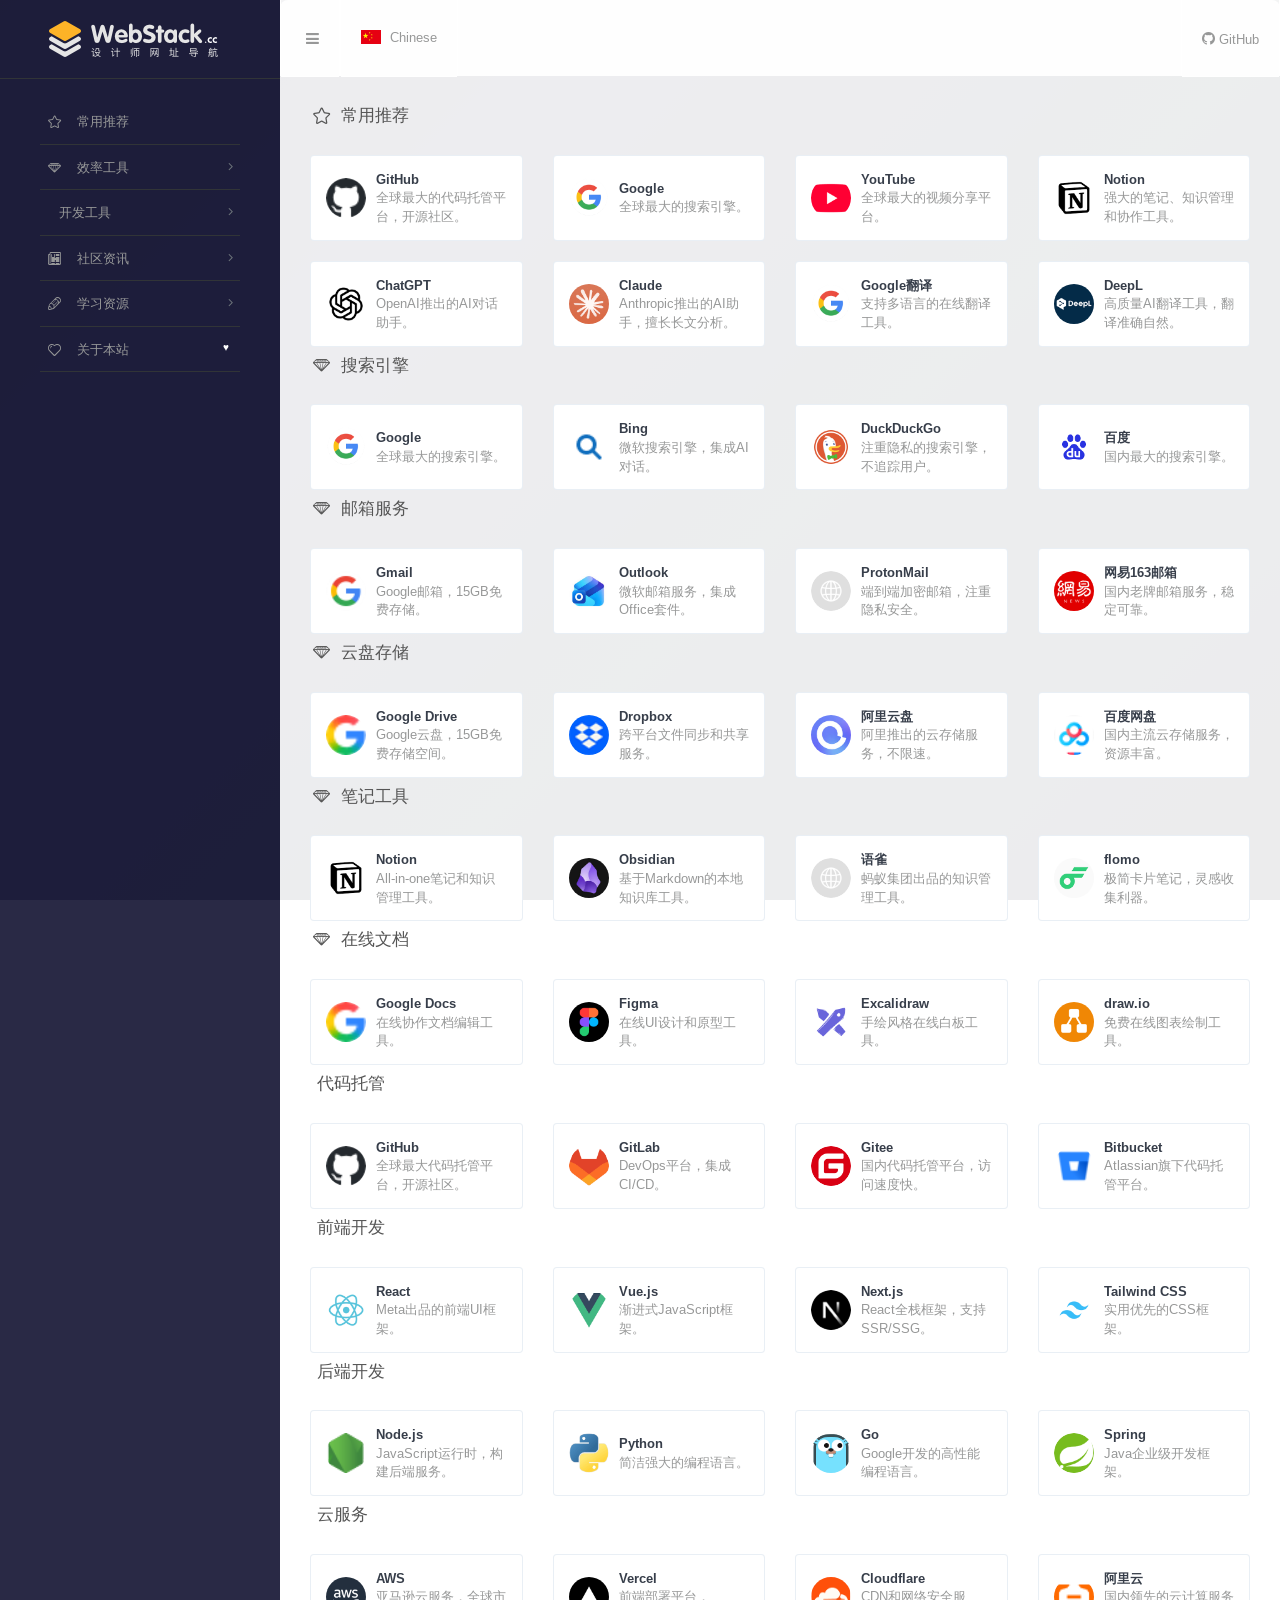
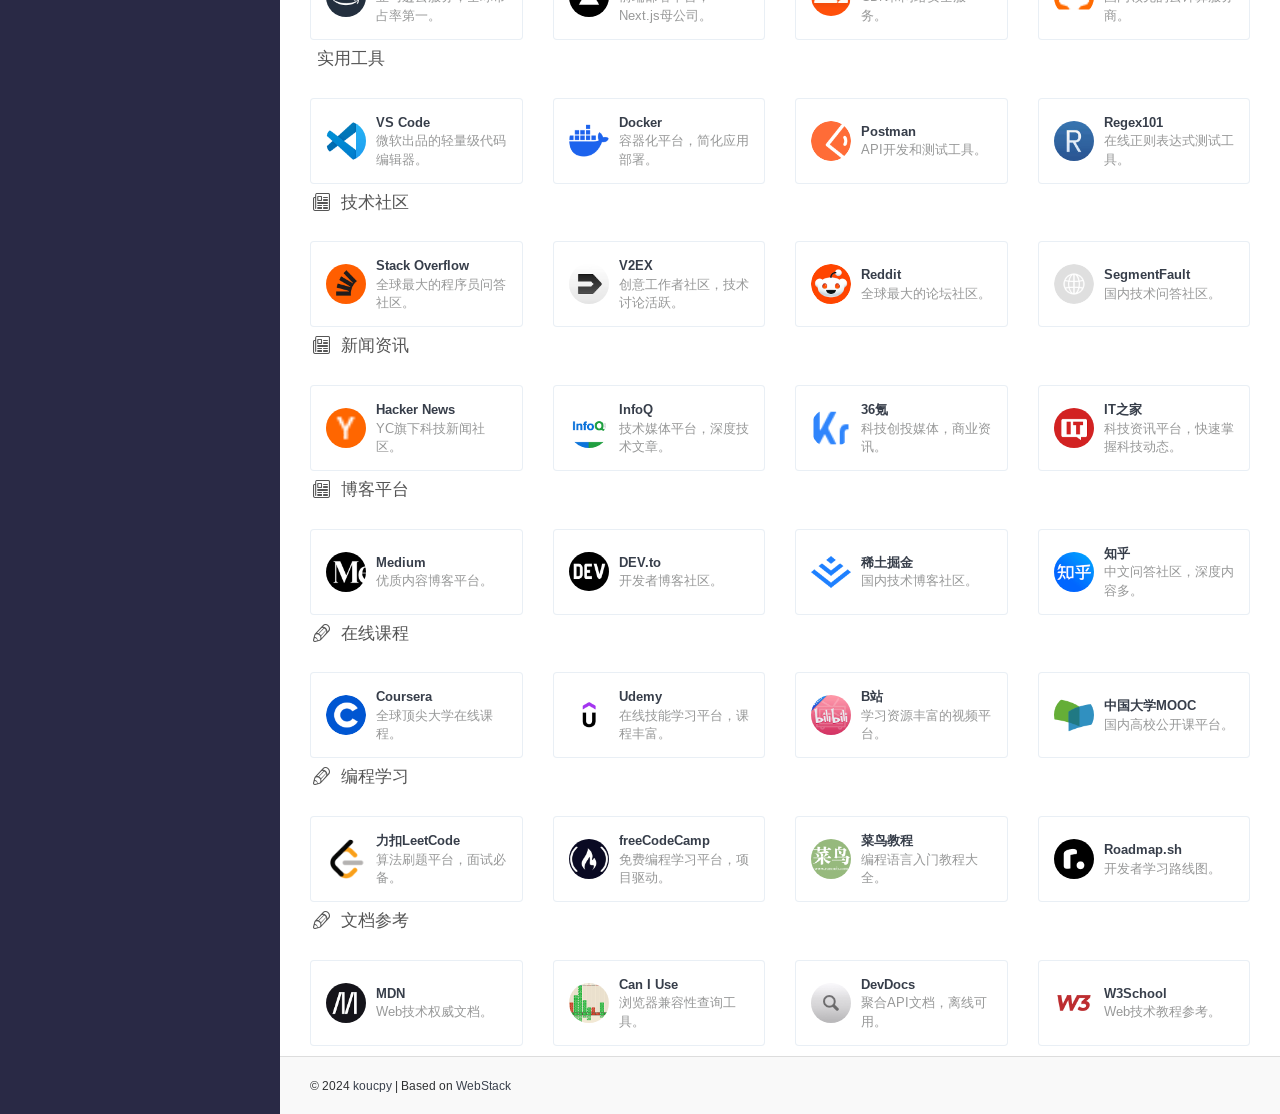
==== commit eecb2250: "添加数据驱动导航系统：nav-data.json + build.py" ====
--- a/cn/index.html
+++ b/cn/index.html
@@ -7,7 +7,7 @@
     <meta name="viewport" content="width=device-width, initial-scale=1.0" />
     <meta name="author" content="koucpy" />
     <title>MyNav - 综合网址导航</title>
-    <meta name="keywords" content="网址导航,工具导航,开发者导航,效率工具,学习资源,综合导航">
+    <meta name="keywords" content="网址导航,工具导航,效率工具,学习资源,综合导航">
     <meta name="description" content="个人综合网址导航，收录常用效率工具、开发资源、社区资讯和学习平台。">
     <link rel="shortcut icon" href="../assets/images/favicon.png">
     <link rel="stylesheet" href="https://fonts.googleapis.com/css?family=Arimo:400,700,400italic">
@@ -50,116 +50,52 @@
                             <span class="title">常用推荐</span>
                         </a>
                     </li>
-                    <li>
-                        <a>
+                    <li class="has-sub">
+                        <a href="javascript:void(0)">
                             <i class="linecons-diamond"></i>
                             <span class="title">效率工具</span>
                         </a>
                         <ul>
-                            <li>
-                                <a href="#搜索引擎" class="smooth">
-                                    <span class="title">搜索引擎</span>
-                                </a>
-                            </li>
-                            <li>
-                                <a href="#邮箱服务" class="smooth">
-                                    <span class="title">邮箱服务</span>
-                                </a>
-                            </li>
-                            <li>
-                                <a href="#云盘存储" class="smooth">
-                                    <span class="title">云盘存储</span>
-                                </a>
-                            </li>
-                            <li>
-                                <a href="#笔记工具" class="smooth">
-                                    <span class="title">笔记工具</span>
-                                </a>
-                            </li>
-                            <li>
-                                <a href="#在线文档" class="smooth">
-                                    <span class="title">在线文档</span>
-                                </a>
-                            </li>
+                            <li><a href="#搜索引擎" class="smooth"><span class="title">搜索引擎</span></a></li>
+                            <li><a href="#邮箱服务" class="smooth"><span class="title">邮箱服务</span></a></li>
+                            <li><a href="#云盘存储" class="smooth"><span class="title">云盘存储</span></a></li>
+                            <li><a href="#笔记工具" class="smooth"><span class="title">笔记工具</span></a></li>
+                            <li><a href="#在线文档" class="smooth"><span class="title">在线文档</span></a></li>
                         </ul>
                     </li>
-                    <li>
-                        <a>
+                    <li class="has-sub">
+                        <a href="javascript:void(0)">
                             <i class="linecons-code"></i>
                             <span class="title">开发工具</span>
                         </a>
                         <ul>
-                            <li>
-                                <a href="#代码托管" class="smooth">
-                                    <span class="title">代码托管</span>
-                                </a>
-                            </li>
-                            <li>
-                                <a href="#前端开发" class="smooth">
-                                    <span class="title">前端开发</span>
-                                </a>
-                            </li>
-                            <li>
-                                <a href="#后端开发" class="smooth">
-                                    <span class="title">后端开发</span>
-                                </a>
-                            </li>
-                            <li>
-                                <a href="#云服务" class="smooth">
-                                    <span class="title">云服务</span>
-                                </a>
-                            </li>
-                            <li>
-                                <a href="#开发工具" class="smooth">
-                                    <span class="title">实用工具</span>
-                                </a>
-                            </li>
+                            <li><a href="#代码托管" class="smooth"><span class="title">代码托管</span></a></li>
+                            <li><a href="#前端开发" class="smooth"><span class="title">前端开发</span></a></li>
+                            <li><a href="#后端开发" class="smooth"><span class="title">后端开发</span></a></li>
+                            <li><a href="#云服务" class="smooth"><span class="title">云服务</span></a></li>
+                            <li><a href="#实用工具" class="smooth"><span class="title">实用工具</span></a></li>
                         </ul>
                     </li>
-                    <li>
-                        <a>
+                    <li class="has-sub">
+                        <a href="javascript:void(0)">
                             <i class="linecons-doc"></i>
                             <span class="title">社区资讯</span>
                         </a>
                         <ul>
-                            <li>
-                                <a href="#技术社区" class="smooth">
-                                    <span class="title">技术社区</span>
-                                </a>
-                            </li>
-                            <li>
-                                <a href="#新闻资讯" class="smooth">
-                                    <span class="title">新闻资讯</span>
-                                </a>
-                            </li>
-                            <li>
-                                <a href="#博客平台" class="smooth">
-                                    <span class="title">博客平台</span>
-                                </a>
-                            </li>
+                            <li><a href="#技术社区" class="smooth"><span class="title">技术社区</span></a></li>
+                            <li><a href="#新闻资讯" class="smooth"><span class="title">新闻资讯</span></a></li>
+                            <li><a href="#博客平台" class="smooth"><span class="title">博客平台</span></a></li>
                         </ul>
                     </li>
-                    <li>
-                        <a>
+                    <li class="has-sub">
+                        <a href="javascript:void(0)">
                             <i class="linecons-pencil"></i>
                             <span class="title">学习资源</span>
                         </a>
                         <ul>
-                            <li>
-                                <a href="#在线课程" class="smooth">
-                                    <span class="title">在线课程</span>
-                                </a>
-                            </li>
-                            <li>
-                                <a href="#编程学习" class="smooth">
-                                    <span class="title">编程学习</span>
-                                </a>
-                            </li>
-                            <li>
-                                <a href="#文档参考" class="smooth">
-                                    <span class="title">文档参考</span>
-                                </a>
-                            </li>
+                            <li><a href="#在线课程" class="smooth"><span class="title">在线课程</span></a></li>
+                            <li><a href="#编程学习" class="smooth"><span class="title">编程学习</span></a></li>
+                            <li><a href="#文档参考" class="smooth"><span class="title">文档参考</span></a></li>
                         </ul>
                     </li>
                     <li>
@@ -207,14 +143,13 @@
                 </ul>
             </nav>
 
-            <!-- 常用推荐 -->
             <h4 class="text-gray"><i class="linecons-star" style="margin-right: 7px;" id="常用推荐"></i>常用推荐</h4>
             <div class="row">
                 <div class="col-sm-3">
                     <div class="xe-widget xe-conversations box2 label-info" onclick="window.open('https://github.com', '_blank')" data-toggle="tooltip" data-placement="bottom" title="" data-original-title="https://github.com">
                         <div class="xe-comment-entry">
                             <a class="xe-user-img">
-                                <img data-src="../assets/images/logos/default.png" class="lozad img-circle" width="40">
+                                <img src="../assets/images/logos/github.png" class="lozad img-circle" width="40">
                             </a>
                             <div class="xe-comment">
                                 <a href="#" class="xe-user-name overflowClip_1">
@@ -229,7 +164,7 @@
                     <div class="xe-widget xe-conversations box2 label-info" onclick="window.open('https://www.google.com', '_blank')" data-toggle="tooltip" data-placement="bottom" title="" data-original-title="https://www.google.com">
                         <div class="xe-comment-entry">
                             <a class="xe-user-img">
-                                <img data-src="../assets/images/logos/github.png" class="lozad img-circle" width="40">
+                                <img src="../assets/images/logos/google.png" class="lozad img-circle" width="40">
                             </a>
                             <div class="xe-comment">
                                 <a href="#" class="xe-user-name overflowClip_1">
@@ -244,7 +179,7 @@
                     <div class="xe-widget xe-conversations box2 label-info" onclick="window.open('https://www.youtube.com', '_blank')" data-toggle="tooltip" data-placement="bottom" title="" data-original-title="https://www.youtube.com">
                         <div class="xe-comment-entry">
                             <a class="xe-user-img">
-                                <img data-src="../assets/images/logos/google.png" class="lozad img-circle" width="40">
+                                <img src="../assets/images/logos/youtube.png" class="lozad img-circle" width="40">
                             </a>
                             <div class="xe-comment">
                                 <a href="#" class="xe-user-name overflowClip_1">
@@ -259,7 +194,7 @@
                     <div class="xe-widget xe-conversations box2 label-info" onclick="window.open('https://notion.so', '_blank')" data-toggle="tooltip" data-placement="bottom" title="" data-original-title="https://notion.so">
                         <div class="xe-comment-entry">
                             <a class="xe-user-img">
-                                <img data-src="../assets/images/logos/youtube.png" class="lozad img-circle" width="40">
+                                <img src="../assets/images/logos/notion.png" class="lozad img-circle" width="40">
                             </a>
                             <div class="xe-comment">
                                 <a href="#" class="xe-user-name overflowClip_1">
@@ -276,7 +211,7 @@
                     <div class="xe-widget xe-conversations box2 label-info" onclick="window.open('https://chat.openai.com', '_blank')" data-toggle="tooltip" data-placement="bottom" title="" data-original-title="https://chat.openai.com">
                         <div class="xe-comment-entry">
                             <a class="xe-user-img">
-                                <img data-src="../assets/images/logos/notion.png" class="lozad img-circle" width="40">
+                                <img src="../assets/images/logos/chatgpt.png" class="lozad img-circle" width="40">
                             </a>
                             <div class="xe-comment">
                                 <a href="#" class="xe-user-name overflowClip_1">
@@ -291,7 +226,7 @@
                     <div class="xe-widget xe-conversations box2 label-info" onclick="window.open('https://claude.ai', '_blank')" data-toggle="tooltip" data-placement="bottom" title="" data-original-title="https://claude.ai">
                         <div class="xe-comment-entry">
                             <a class="xe-user-img">
-                                <img data-src="../assets/images/logos/chatgpt.png" class="lozad img-circle" width="40">
+                                <img src="../assets/images/logos/claude.png" class="lozad img-circle" width="40">
                             </a>
                             <div class="xe-comment">
                                 <a href="#" class="xe-user-name overflowClip_1">
@@ -306,7 +241,7 @@
                     <div class="xe-widget xe-conversations box2 label-info" onclick="window.open('https://translate.google.com', '_blank')" data-toggle="tooltip" data-placement="bottom" title="" data-original-title="https://translate.google.com">
                         <div class="xe-comment-entry">
                             <a class="xe-user-img">
-                                <img data-src="../assets/images/logos/claude.png" class="lozad img-circle" width="40">
+                                <img src="../assets/images/logos/google.png" class="lozad img-circle" width="40">
                             </a>
                             <div class="xe-comment">
                                 <a href="#" class="xe-user-name overflowClip_1">
@@ -321,7 +256,7 @@
                     <div class="xe-widget xe-conversations box2 label-info" onclick="window.open('https://www.deepl.com', '_blank')" data-toggle="tooltip" data-placement="bottom" title="" data-original-title="https://www.deepl.com">
                         <div class="xe-comment-entry">
                             <a class="xe-user-img">
-                                <img data-src="../assets/images/logos/google.png" class="lozad img-circle" width="40">
+                                <img src="../assets/images/logos/deepl.png" class="lozad img-circle" width="40">
                             </a>
                             <div class="xe-comment">
                                 <a href="#" class="xe-user-name overflowClip_1">
@@ -333,15 +268,13 @@
                     </div>
                 </div>
             </div>
-
-            <!-- 效率工具 -->
             <h4 class="text-gray"><i class="linecons-diamond" style="margin-right: 7px;" id="搜索引擎"></i>搜索引擎</h4>
             <div class="row">
                 <div class="col-sm-3">
                     <div class="xe-widget xe-conversations box2 label-info" onclick="window.open('https://www.google.com', '_blank')" data-toggle="tooltip" data-placement="bottom" title="" data-original-title="https://www.google.com">
                         <div class="xe-comment-entry">
                             <a class="xe-user-img">
-                                <img data-src="../assets/images/logos/deepl.png" class="lozad img-circle" width="40">
+                                <img src="../assets/images/logos/google.png" class="lozad img-circle" width="40">
                             </a>
                             <div class="xe-comment">
                                 <a href="#" class="xe-user-name overflowClip_1">
@@ -356,7 +289,7 @@
                     <div class="xe-widget xe-conversations box2 label-info" onclick="window.open('https://www.bing.com', '_blank')" data-toggle="tooltip" data-placement="bottom" title="" data-original-title="https://www.bing.com">
                         <div class="xe-comment-entry">
                             <a class="xe-user-img">
-                                <img data-src="../assets/images/logos/google.png" class="lozad img-circle" width="40">
+                                <img src="../assets/images/logos/bing.png" class="lozad img-circle" width="40">
                             </a>
                             <div class="xe-comment">
                                 <a href="#" class="xe-user-name overflowClip_1">
@@ -371,7 +304,7 @@
                     <div class="xe-widget xe-conversations box2 label-info" onclick="window.open('https://duckduckgo.com', '_blank')" data-toggle="tooltip" data-placement="bottom" title="" data-original-title="https://duckduckgo.com">
                         <div class="xe-comment-entry">
                             <a class="xe-user-img">
-                                <img data-src="../assets/images/logos/bing.png" class="lozad img-circle" width="40">
+                                <img src="../assets/images/logos/duckduckgo.png" class="lozad img-circle" width="40">
                             </a>
                             <div class="xe-comment">
                                 <a href="#" class="xe-user-name overflowClip_1">
@@ -386,7 +319,7 @@
                     <div class="xe-widget xe-conversations box2 label-info" onclick="window.open('https://www.baidu.com', '_blank')" data-toggle="tooltip" data-placement="bottom" title="" data-original-title="https://www.baidu.com">
                         <div class="xe-comment-entry">
                             <a class="xe-user-img">
-                                <img data-src="../assets/images/logos/duckduckgo.png" class="lozad img-circle" width="40">
+                                <img src="../assets/images/logos/baidu.png" class="lozad img-circle" width="40">
                             </a>
                             <div class="xe-comment">
                                 <a href="#" class="xe-user-name overflowClip_1">
@@ -398,14 +331,13 @@
                     </div>
                 </div>
             </div>
-
             <h4 class="text-gray"><i class="linecons-diamond" style="margin-right: 7px;" id="邮箱服务"></i>邮箱服务</h4>
             <div class="row">
                 <div class="col-sm-3">
                     <div class="xe-widget xe-conversations box2 label-info" onclick="window.open('https://mail.google.com', '_blank')" data-toggle="tooltip" data-placement="bottom" title="" data-original-title="https://mail.google.com">
                         <div class="xe-comment-entry">
                             <a class="xe-user-img">
-                                <img data-src="../assets/images/logos/baidu.png" class="lozad img-circle" width="40">
+                                <img src="../assets/images/logos/gmail.png" class="lozad img-circle" width="40">
                             </a>
                             <div class="xe-comment">
                                 <a href="#" class="xe-user-name overflowClip_1">
@@ -420,7 +352,7 @@
                     <div class="xe-widget xe-conversations box2 label-info" onclick="window.open('https://outlook.live.com', '_blank')" data-toggle="tooltip" data-placement="bottom" title="" data-original-title="https://outlook.live.com">
                         <div class="xe-comment-entry">
                             <a class="xe-user-img">
-                                <img data-src="../assets/images/logos/gmail.png" class="lozad img-circle" width="40">
+                                <img src="../assets/images/logos/outlook.png" class="lozad img-circle" width="40">
                             </a>
                             <div class="xe-comment">
                                 <a href="#" class="xe-user-name overflowClip_1">
@@ -435,7 +367,7 @@
                     <div class="xe-widget xe-conversations box2 label-info" onclick="window.open('https://mail.proton.me', '_blank')" data-toggle="tooltip" data-placement="bottom" title="" data-original-title="https://mail.proton.me">
                         <div class="xe-comment-entry">
                             <a class="xe-user-img">
-                                <img data-src="../assets/images/logos/outlook.png" class="lozad img-circle" width="40">
+                                <img src="../assets/images/logos/default.png" class="lozad img-circle" width="40">
                             </a>
                             <div class="xe-comment">
                                 <a href="#" class="xe-user-name overflowClip_1">
@@ -450,7 +382,7 @@
                     <div class="xe-widget xe-conversations box2 label-info" onclick="window.open('https://www.163.com', '_blank')" data-toggle="tooltip" data-placement="bottom" title="" data-original-title="https://www.163.com">
                         <div class="xe-comment-entry">
                             <a class="xe-user-img">
-                                <img data-src="../assets/images/logos/protonmail.png" class="lozad img-circle" width="40">
+                                <img src="../assets/images/logos/netease163.png" class="lozad img-circle" width="40">
                             </a>
                             <div class="xe-comment">
                                 <a href="#" class="xe-user-name overflowClip_1">
@@ -462,14 +394,13 @@
                     </div>
                 </div>
             </div>
-
             <h4 class="text-gray"><i class="linecons-diamond" style="margin-right: 7px;" id="云盘存储"></i>云盘存储</h4>
             <div class="row">
                 <div class="col-sm-3">
                     <div class="xe-widget xe-conversations box2 label-info" onclick="window.open('https://drive.google.com', '_blank')" data-toggle="tooltip" data-placement="bottom" title="" data-original-title="https://drive.google.com">
                         <div class="xe-comment-entry">
                             <a class="xe-user-img">
-                                <img data-src="../assets/images/logos/netease163.png" class="lozad img-circle" width="40">
+                                <img src="../assets/images/logos/googledrive.png" class="lozad img-circle" width="40">
                             </a>
                             <div class="xe-comment">
                                 <a href="#" class="xe-user-name overflowClip_1">
@@ -484,7 +415,7 @@
                     <div class="xe-widget xe-conversations box2 label-info" onclick="window.open('https://www.dropbox.com', '_blank')" data-toggle="tooltip" data-placement="bottom" title="" data-original-title="https://www.dropbox.com">
                         <div class="xe-comment-entry">
                             <a class="xe-user-img">
-                                <img data-src="../assets/images/logos/googledrive.png" class="lozad img-circle" width="40">
+                                <img src="../assets/images/logos/dropbox.png" class="lozad img-circle" width="40">
                             </a>
                             <div class="xe-comment">
                                 <a href="#" class="xe-user-name overflowClip_1">
@@ -499,7 +430,7 @@
                     <div class="xe-widget xe-conversations box2 label-info" onclick="window.open('https://www.aliyundrive.com', '_blank')" data-toggle="tooltip" data-placement="bottom" title="" data-original-title="https://www.aliyundrive.com">
                         <div class="xe-comment-entry">
                             <a class="xe-user-img">
-                                <img data-src="../assets/images/logos/dropbox.png" class="lozad img-circle" width="40">
+                                <img src="../assets/images/logos/aliyundrive.png" class="lozad img-circle" width="40">
                             </a>
                             <div class="xe-comment">
                                 <a href="#" class="xe-user-name overflowClip_1">
@@ -514,7 +445,7 @@
                     <div class="xe-widget xe-conversations box2 label-info" onclick="window.open('https://pan.baidu.com', '_blank')" data-toggle="tooltip" data-placement="bottom" title="" data-original-title="https://pan.baidu.com">
                         <div class="xe-comment-entry">
                             <a class="xe-user-img">
-                                <img data-src="../assets/images/logos/aliyundrive.png" class="lozad img-circle" width="40">
+                                <img src="../assets/images/logos/baidupan.png" class="lozad img-circle" width="40">
                             </a>
                             <div class="xe-comment">
                                 <a href="#" class="xe-user-name overflowClip_1">
@@ -526,14 +457,13 @@
                     </div>
                 </div>
             </div>
-
             <h4 class="text-gray"><i class="linecons-diamond" style="margin-right: 7px;" id="笔记工具"></i>笔记工具</h4>
             <div class="row">
                 <div class="col-sm-3">
                     <div class="xe-widget xe-conversations box2 label-info" onclick="window.open('https://notion.so', '_blank')" data-toggle="tooltip" data-placement="bottom" title="" data-original-title="https://notion.so">
                         <div class="xe-comment-entry">
                             <a class="xe-user-img">
-                                <img data-src="../assets/images/logos/baidupan.png" class="lozad img-circle" width="40">
+                                <img src="../assets/images/logos/notion.png" class="lozad img-circle" width="40">
                             </a>
                             <div class="xe-comment">
                                 <a href="#" class="xe-user-name overflowClip_1">
@@ -548,7 +478,7 @@
                     <div class="xe-widget xe-conversations box2 label-info" onclick="window.open('https://obsidian.md', '_blank')" data-toggle="tooltip" data-placement="bottom" title="" data-original-title="https://obsidian.md">
                         <div class="xe-comment-entry">
                             <a class="xe-user-img">
-                                <img data-src="../assets/images/logos/notion.png" class="lozad img-circle" width="40">
+                                <img src="../assets/images/logos/obsidian.png" class="lozad img-circle" width="40">
                             </a>
                             <div class="xe-comment">
                                 <a href="#" class="xe-user-name overflowClip_1">
@@ -563,7 +493,7 @@
                     <div class="xe-widget xe-conversations box2 label-info" onclick="window.open('https://www.yuque.com', '_blank')" data-toggle="tooltip" data-placement="bottom" title="" data-original-title="https://www.yuque.com">
                         <div class="xe-comment-entry">
                             <a class="xe-user-img">
-                                <img data-src="../assets/images/logos/obsidian.png" class="lozad img-circle" width="40">
+                                <img src="../assets/images/logos/default.png" class="lozad img-circle" width="40">
                             </a>
                             <div class="xe-comment">
                                 <a href="#" class="xe-user-name overflowClip_1">
@@ -578,7 +508,7 @@
                     <div class="xe-widget xe-conversations box2 label-info" onclick="window.open('https://flomoapp.com', '_blank')" data-toggle="tooltip" data-placement="bottom" title="" data-original-title="https://flomoapp.com">
                         <div class="xe-comment-entry">
                             <a class="xe-user-img">
-                                <img data-src="../assets/images/logos/yuque.png" class="lozad img-circle" width="40">
+                                <img src="../assets/images/logos/flomo.png" class="lozad img-circle" width="40">
                             </a>
                             <div class="xe-comment">
                                 <a href="#" class="xe-user-name overflowClip_1">
@@ -590,14 +520,13 @@
                     </div>
                 </div>
             </div>
-
             <h4 class="text-gray"><i class="linecons-diamond" style="margin-right: 7px;" id="在线文档"></i>在线文档</h4>
             <div class="row">
                 <div class="col-sm-3">
                     <div class="xe-widget xe-conversations box2 label-info" onclick="window.open('https://docs.google.com', '_blank')" data-toggle="tooltip" data-placement="bottom" title="" data-original-title="https://docs.google.com">
                         <div class="xe-comment-entry">
                             <a class="xe-user-img">
-                                <img data-src="../assets/images/logos/flomo.png" class="lozad img-circle" width="40">
+                                <img src="../assets/images/logos/googledrive.png" class="lozad img-circle" width="40">
                             </a>
                             <div class="xe-comment">
                                 <a href="#" class="xe-user-name overflowClip_1">
@@ -612,7 +541,7 @@
                     <div class="xe-widget xe-conversations box2 label-info" onclick="window.open('https://www.figma.com', '_blank')" data-toggle="tooltip" data-placement="bottom" title="" data-original-title="https://www.figma.com">
                         <div class="xe-comment-entry">
                             <a class="xe-user-img">
-                                <img data-src="../assets/images/logos/default.png" class="lozad img-circle" width="40">
+                                <img src="../assets/images/logos/figma.png" class="lozad img-circle" width="40">
                             </a>
                             <div class="xe-comment">
                                 <a href="#" class="xe-user-name overflowClip_1">
@@ -627,7 +556,7 @@
                     <div class="xe-widget xe-conversations box2 label-info" onclick="window.open('https://excalidraw.com', '_blank')" data-toggle="tooltip" data-placement="bottom" title="" data-original-title="https://excalidraw.com">
                         <div class="xe-comment-entry">
                             <a class="xe-user-img">
-                                <img data-src="../assets/images/logos/figma.png" class="lozad img-circle" width="40">
+                                <img src="../assets/images/logos/excalidraw.png" class="lozad img-circle" width="40">
                             </a>
                             <div class="xe-comment">
                                 <a href="#" class="xe-user-name overflowClip_1">
@@ -642,7 +571,7 @@
                     <div class="xe-widget xe-conversations box2 label-info" onclick="window.open('https://draw.io', '_blank')" data-toggle="tooltip" data-placement="bottom" title="" data-original-title="https://draw.io">
                         <div class="xe-comment-entry">
                             <a class="xe-user-img">
-                                <img data-src="../assets/images/logos/excalidraw.png" class="lozad img-circle" width="40">
+                                <img src="../assets/images/logos/drawio.png" class="lozad img-circle" width="40">
                             </a>
                             <div class="xe-comment">
                                 <a href="#" class="xe-user-name overflowClip_1">
@@ -654,15 +583,13 @@
                     </div>
                 </div>
             </div>
-
-            <!-- 开发工具 -->
             <h4 class="text-gray"><i class="linecons-code" style="margin-right: 7px;" id="代码托管"></i>代码托管</h4>
             <div class="row">
                 <div class="col-sm-3">
                     <div class="xe-widget xe-conversations box2 label-info" onclick="window.open('https://github.com', '_blank')" data-toggle="tooltip" data-placement="bottom" title="" data-original-title="https://github.com">
                         <div class="xe-comment-entry">
                             <a class="xe-user-img">
-                                <img data-src="../assets/images/logos/drawio.png" class="lozad img-circle" width="40">
+                                <img src="../assets/images/logos/github.png" class="lozad img-circle" width="40">
                             </a>
                             <div class="xe-comment">
                                 <a href="#" class="xe-user-name overflowClip_1">
@@ -677,7 +604,7 @@
                     <div class="xe-widget xe-conversations box2 label-info" onclick="window.open('https://gitlab.com', '_blank')" data-toggle="tooltip" data-placement="bottom" title="" data-original-title="https://gitlab.com">
                         <div class="xe-comment-entry">
                             <a class="xe-user-img">
-                                <img data-src="../assets/images/logos/github.png" class="lozad img-circle" width="40">
+                                <img src="../assets/images/logos/gitlab.png" class="lozad img-circle" width="40">
                             </a>
                             <div class="xe-comment">
                                 <a href="#" class="xe-user-name overflowClip_1">
@@ -692,7 +619,7 @@
                     <div class="xe-widget xe-conversations box2 label-info" onclick="window.open('https://gitee.com', '_blank')" data-toggle="tooltip" data-placement="bottom" title="" data-original-title="https://gitee.com">
                         <div class="xe-comment-entry">
                             <a class="xe-user-img">
-                                <img data-src="../assets/images/logos/gitlab.png" class="lozad img-circle" width="40">
+                                <img src="../assets/images/logos/gitee.png" class="lozad img-circle" width="40">
                             </a>
                             <div class="xe-comment">
                                 <a href="#" class="xe-user-name overflowClip_1">
@@ -707,7 +634,7 @@
                     <div class="xe-widget xe-conversations box2 label-info" onclick="window.open('https://bitbucket.org', '_blank')" data-toggle="tooltip" data-placement="bottom" title="" data-original-title="https://bitbucket.org">
                         <div class="xe-comment-entry">
                             <a class="xe-user-img">
-                                <img data-src="../assets/images/logos/gitee.png" class="lozad img-circle" width="40">
+                                <img src="../assets/images/logos/bitbucket.png" class="lozad img-circle" width="40">
                             </a>
                             <div class="xe-comment">
                                 <a href="#" class="xe-user-name overflowClip_1">
@@ -719,14 +646,13 @@
                     </div>
                 </div>
             </div>
-
             <h4 class="text-gray"><i class="linecons-code" style="margin-right: 7px;" id="前端开发"></i>前端开发</h4>
             <div class="row">
                 <div class="col-sm-3">
                     <div class="xe-widget xe-conversations box2 label-info" onclick="window.open('https://react.dev', '_blank')" data-toggle="tooltip" data-placement="bottom" title="" data-original-title="https://react.dev">
                         <div class="xe-comment-entry">
                             <a class="xe-user-img">
-                                <img data-src="../assets/images/logos/bitbucket.png" class="lozad img-circle" width="40">
+                                <img src="../assets/images/logos/react.png" class="lozad img-circle" width="40">
                             </a>
                             <div class="xe-comment">
                                 <a href="#" class="xe-user-name overflowClip_1">
@@ -741,7 +667,7 @@
                     <div class="xe-widget xe-conversations box2 label-info" onclick="window.open('https://vuejs.org', '_blank')" data-toggle="tooltip" data-placement="bottom" title="" data-original-title="https://vuejs.org">
                         <div class="xe-comment-entry">
                             <a class="xe-user-img">
-                                <img data-src="../assets/images/logos/react.png" class="lozad img-circle" width="40">
+                                <img src="../assets/images/logos/vuejs.png" class="lozad img-circle" width="40">
                             </a>
                             <div class="xe-comment">
                                 <a href="#" class="xe-user-name overflowClip_1">
@@ -756,7 +682,7 @@
                     <div class="xe-widget xe-conversations box2 label-info" onclick="window.open('https://nextjs.org', '_blank')" data-toggle="tooltip" data-placement="bottom" title="" data-original-title="https://nextjs.org">
                         <div class="xe-comment-entry">
                             <a class="xe-user-img">
-                                <img data-src="../assets/images/logos/vuejs.png" class="lozad img-circle" width="40">
+                                <img src="../assets/images/logos/nextjs.png" class="lozad img-circle" width="40">
                             </a>
                             <div class="xe-comment">
                                 <a href="#" class="xe-user-name overflowClip_1">
@@ -771,7 +697,7 @@
                     <div class="xe-widget xe-conversations box2 label-info" onclick="window.open('https://tailwindcss.com', '_blank')" data-toggle="tooltip" data-placement="bottom" title="" data-original-title="https://tailwindcss.com">
                         <div class="xe-comment-entry">
                             <a class="xe-user-img">
-                                <img data-src="../assets/images/logos/nextjs.png" class="lozad img-circle" width="40">
+                                <img src="../assets/images/logos/tailwindcss.png" class="lozad img-circle" width="40">
                             </a>
                             <div class="xe-comment">
                                 <a href="#" class="xe-user-name overflowClip_1">
@@ -783,14 +709,13 @@
                     </div>
                 </div>
             </div>
-
             <h4 class="text-gray"><i class="linecons-code" style="margin-right: 7px;" id="后端开发"></i>后端开发</h4>
             <div class="row">
                 <div class="col-sm-3">
                     <div class="xe-widget xe-conversations box2 label-info" onclick="window.open('https://nodejs.org', '_blank')" data-toggle="tooltip" data-placement="bottom" title="" data-original-title="https://nodejs.org">
                         <div class="xe-comment-entry">
                             <a class="xe-user-img">
-                                <img data-src="../assets/images/logos/tailwindcss.png" class="lozad img-circle" width="40">
+                                <img src="../assets/images/logos/nodejs.png" class="lozad img-circle" width="40">
                             </a>
                             <div class="xe-comment">
                                 <a href="#" class="xe-user-name overflowClip_1">
@@ -805,7 +730,7 @@
                     <div class="xe-widget xe-conversations box2 label-info" onclick="window.open('https://www.python.org', '_blank')" data-toggle="tooltip" data-placement="bottom" title="" data-original-title="https://www.python.org">
                         <div class="xe-comment-entry">
                             <a class="xe-user-img">
-                                <img data-src="../assets/images/logos/nodejs.png" class="lozad img-circle" width="40">
+                                <img src="../assets/images/logos/python.png" class="lozad img-circle" width="40">
                             </a>
                             <div class="xe-comment">
                                 <a href="#" class="xe-user-name overflowClip_1">
@@ -820,7 +745,7 @@
                     <div class="xe-widget xe-conversations box2 label-info" onclick="window.open('https://go.dev', '_blank')" data-toggle="tooltip" data-placement="bottom" title="" data-original-title="https://go.dev">
                         <div class="xe-comment-entry">
                             <a class="xe-user-img">
-                                <img data-src="../assets/images/logos/python.png" class="lozad img-circle" width="40">
+                                <img src="../assets/images/logos/go.png" class="lozad img-circle" width="40">
                             </a>
                             <div class="xe-comment">
                                 <a href="#" class="xe-user-name overflowClip_1">
@@ -835,7 +760,7 @@
                     <div class="xe-widget xe-conversations box2 label-info" onclick="window.open('https://spring.io', '_blank')" data-toggle="tooltip" data-placement="bottom" title="" data-original-title="https://spring.io">
                         <div class="xe-comment-entry">
                             <a class="xe-user-img">
-                                <img data-src="../assets/images/logos/go.png" class="lozad img-circle" width="40">
+                                <img src="../assets/images/logos/spring.png" class="lozad img-circle" width="40">
                             </a>
                             <div class="xe-comment">
                                 <a href="#" class="xe-user-name overflowClip_1">
@@ -847,14 +772,13 @@
                     </div>
                 </div>
             </div>
-
             <h4 class="text-gray"><i class="linecons-code" style="margin-right: 7px;" id="云服务"></i>云服务</h4>
             <div class="row">
                 <div class="col-sm-3">
                     <div class="xe-widget xe-conversations box2 label-info" onclick="window.open('https://aws.amazon.com', '_blank')" data-toggle="tooltip" data-placement="bottom" title="" data-original-title="https://aws.amazon.com">
                         <div class="xe-comment-entry">
                             <a class="xe-user-img">
-                                <img data-src="../assets/images/logos/spring.png" class="lozad img-circle" width="40">
+                                <img src="../assets/images/logos/aws.png" class="lozad img-circle" width="40">
                             </a>
                             <div class="xe-comment">
                                 <a href="#" class="xe-user-name overflowClip_1">
@@ -869,7 +793,7 @@
                     <div class="xe-widget xe-conversations box2 label-info" onclick="window.open('https://vercel.com', '_blank')" data-toggle="tooltip" data-placement="bottom" title="" data-original-title="https://vercel.com">
                         <div class="xe-comment-entry">
                             <a class="xe-user-img">
-                                <img data-src="../assets/images/logos/aws.png" class="lozad img-circle" width="40">
+                                <img src="../assets/images/logos/vercel.png" class="lozad img-circle" width="40">
                             </a>
                             <div class="xe-comment">
                                 <a href="#" class="xe-user-name overflowClip_1">
@@ -884,7 +808,7 @@
                     <div class="xe-widget xe-conversations box2 label-info" onclick="window.open('https://cloudflare.com', '_blank')" data-toggle="tooltip" data-placement="bottom" title="" data-original-title="https://cloudflare.com">
                         <div class="xe-comment-entry">
                             <a class="xe-user-img">
-                                <img data-src="../assets/images/logos/vercel.png" class="lozad img-circle" width="40">
+                                <img src="../assets/images/logos/cloudflare.png" class="lozad img-circle" width="40">
                             </a>
                             <div class="xe-comment">
                                 <a href="#" class="xe-user-name overflowClip_1">
@@ -899,7 +823,7 @@
                     <div class="xe-widget xe-conversations box2 label-info" onclick="window.open('https://www.aliyun.com', '_blank')" data-toggle="tooltip" data-placement="bottom" title="" data-original-title="https://www.aliyun.com">
                         <div class="xe-comment-entry">
                             <a class="xe-user-img">
-                                <img data-src="../assets/images/logos/cloudflare.png" class="lozad img-circle" width="40">
+                                <img src="../assets/images/logos/aliyun.png" class="lozad img-circle" width="40">
                             </a>
                             <div class="xe-comment">
                                 <a href="#" class="xe-user-name overflowClip_1">
@@ -911,14 +835,13 @@
                     </div>
                 </div>
             </div>
-
-            <h4 class="text-gray"><i class="linecons-code" style="margin-right: 7px;" id="开发工具"></i>实用工具</h4>
+            <h4 class="text-gray"><i class="linecons-code" style="margin-right: 7px;" id="实用工具"></i>实用工具</h4>
             <div class="row">
                 <div class="col-sm-3">
                     <div class="xe-widget xe-conversations box2 label-info" onclick="window.open('https://code.visualstudio.com', '_blank')" data-toggle="tooltip" data-placement="bottom" title="" data-original-title="https://code.visualstudio.com">
                         <div class="xe-comment-entry">
                             <a class="xe-user-img">
-                                <img data-src="../assets/images/logos/aliyun.png" class="lozad img-circle" width="40">
+                                <img src="../assets/images/logos/vscode.png" class="lozad img-circle" width="40">
                             </a>
                             <div class="xe-comment">
                                 <a href="#" class="xe-user-name overflowClip_1">
@@ -933,7 +856,7 @@
                     <div class="xe-widget xe-conversations box2 label-info" onclick="window.open('https://www.docker.com', '_blank')" data-toggle="tooltip" data-placement="bottom" title="" data-original-title="https://www.docker.com">
                         <div class="xe-comment-entry">
                             <a class="xe-user-img">
-                                <img data-src="../assets/images/logos/vscode.png" class="lozad img-circle" width="40">
+                                <img src="../assets/images/logos/docker.png" class="lozad img-circle" width="40">
                             </a>
                             <div class="xe-comment">
                                 <a href="#" class="xe-user-name overflowClip_1">
@@ -948,7 +871,7 @@
                     <div class="xe-widget xe-conversations box2 label-info" onclick="window.open('https://www.postman.com', '_blank')" data-toggle="tooltip" data-placement="bottom" title="" data-original-title="https://www.postman.com">
                         <div class="xe-comment-entry">
                             <a class="xe-user-img">
-                                <img data-src="../assets/images/logos/docker.png" class="lozad img-circle" width="40">
+                                <img src="../assets/images/logos/postman.png" class="lozad img-circle" width="40">
                             </a>
                             <div class="xe-comment">
                                 <a href="#" class="xe-user-name overflowClip_1">
@@ -963,7 +886,7 @@
                     <div class="xe-widget xe-conversations box2 label-info" onclick="window.open('https://regex101.com', '_blank')" data-toggle="tooltip" data-placement="bottom" title="" data-original-title="https://regex101.com">
                         <div class="xe-comment-entry">
                             <a class="xe-user-img">
-                                <img data-src="../assets/images/logos/postman.png" class="lozad img-circle" width="40">
+                                <img src="../assets/images/logos/regex101.png" class="lozad img-circle" width="40">
                             </a>
                             <div class="xe-comment">
                                 <a href="#" class="xe-user-name overflowClip_1">
@@ -975,15 +898,13 @@
                     </div>
                 </div>
             </div>
-
-            <!-- 社区资讯 -->
             <h4 class="text-gray"><i class="linecons-doc" style="margin-right: 7px;" id="技术社区"></i>技术社区</h4>
             <div class="row">
                 <div class="col-sm-3">
                     <div class="xe-widget xe-conversations box2 label-info" onclick="window.open('https://stackoverflow.com', '_blank')" data-toggle="tooltip" data-placement="bottom" title="" data-original-title="https://stackoverflow.com">
                         <div class="xe-comment-entry">
                             <a class="xe-user-img">
-                                <img data-src="../assets/images/logos/regex101.png" class="lozad img-circle" width="40">
+                                <img src="../assets/images/logos/stackoverflow.png" class="lozad img-circle" width="40">
                             </a>
                             <div class="xe-comment">
                                 <a href="#" class="xe-user-name overflowClip_1">
@@ -998,7 +919,7 @@
                     <div class="xe-widget xe-conversations box2 label-info" onclick="window.open('https://www.v2ex.com', '_blank')" data-toggle="tooltip" data-placement="bottom" title="" data-original-title="https://www.v2ex.com">
                         <div class="xe-comment-entry">
                             <a class="xe-user-img">
-                                <img data-src="../assets/images/logos/stackoverflow.png" class="lozad img-circle" width="40">
+                                <img src="../assets/images/logos/v2ex.png" class="lozad img-circle" width="40">
                             </a>
                             <div class="xe-comment">
                                 <a href="#" class="xe-user-name overflowClip_1">
@@ -1013,7 +934,7 @@
                     <div class="xe-widget xe-conversations box2 label-info" onclick="window.open('https://www.reddit.com', '_blank')" data-toggle="tooltip" data-placement="bottom" title="" data-original-title="https://www.reddit.com">
                         <div class="xe-comment-entry">
                             <a class="xe-user-img">
-                                <img data-src="../assets/images/logos/v2ex.png" class="lozad img-circle" width="40">
+                                <img src="../assets/images/logos/reddit.png" class="lozad img-circle" width="40">
                             </a>
                             <div class="xe-comment">
                                 <a href="#" class="xe-user-name overflowClip_1">
@@ -1028,7 +949,7 @@
                     <div class="xe-widget xe-conversations box2 label-info" onclick="window.open('https://segmentfault.com', '_blank')" data-toggle="tooltip" data-placement="bottom" title="" data-original-title="https://segmentfault.com">
                         <div class="xe-comment-entry">
                             <a class="xe-user-img">
-                                <img data-src="../assets/images/logos/reddit.png" class="lozad img-circle" width="40">
+                                <img src="../assets/images/logos/default.png" class="lozad img-circle" width="40">
                             </a>
                             <div class="xe-comment">
                                 <a href="#" class="xe-user-name overflowClip_1">
@@ -1040,14 +961,13 @@
                     </div>
                 </div>
             </div>
-
             <h4 class="text-gray"><i class="linecons-doc" style="margin-right: 7px;" id="新闻资讯"></i>新闻资讯</h4>
             <div class="row">
                 <div class="col-sm-3">
                     <div class="xe-widget xe-conversations box2 label-info" onclick="window.open('https://news.ycombinator.com', '_blank')" data-toggle="tooltip" data-placement="bottom" title="" data-original-title="https://news.ycombinator.com">
                         <div class="xe-comment-entry">
                             <a class="xe-user-img">
-                                <img data-src="../assets/images/logos/segmentfault.png" class="lozad img-circle" width="40">
+                                <img src="../assets/images/logos/hackernews.png" class="lozad img-circle" width="40">
                             </a>
                             <div class="xe-comment">
                                 <a href="#" class="xe-user-name overflowClip_1">
@@ -1062,7 +982,7 @@
                     <div class="xe-widget xe-conversations box2 label-info" onclick="window.open('https://www.infoq.cn', '_blank')" data-toggle="tooltip" data-placement="bottom" title="" data-original-title="https://www.infoq.cn">
                         <div class="xe-comment-entry">
                             <a class="xe-user-img">
-                                <img data-src="../assets/images/logos/hackernews.png" class="lozad img-circle" width="40">
+                                <img src="../assets/images/logos/infoq.png" class="lozad img-circle" width="40">
                             </a>
                             <div class="xe-comment">
                                 <a href="#" class="xe-user-name overflowClip_1">
@@ -1077,7 +997,7 @@
                     <div class="xe-widget xe-conversations box2 label-info" onclick="window.open('https://36kr.com', '_blank')" data-toggle="tooltip" data-placement="bottom" title="" data-original-title="https://36kr.com">
                         <div class="xe-comment-entry">
                             <a class="xe-user-img">
-                                <img data-src="../assets/images/logos/infoq.png" class="lozad img-circle" width="40">
+                                <img src="../assets/images/logos/36kr.png" class="lozad img-circle" width="40">
                             </a>
                             <div class="xe-comment">
                                 <a href="#" class="xe-user-name overflowClip_1">
@@ -1092,7 +1012,7 @@
                     <div class="xe-widget xe-conversations box2 label-info" onclick="window.open('https://www.ithome.com', '_blank')" data-toggle="tooltip" data-placement="bottom" title="" data-original-title="https://www.ithome.com">
                         <div class="xe-comment-entry">
                             <a class="xe-user-img">
-                                <img data-src="../assets/images/logos/36kr.png" class="lozad img-circle" width="40">
+                                <img src="../assets/images/logos/ithome.png" class="lozad img-circle" width="40">
                             </a>
                             <div class="xe-comment">
                                 <a href="#" class="xe-user-name overflowClip_1">
@@ -1104,14 +1024,13 @@
                     </div>
                 </div>
             </div>
-
             <h4 class="text-gray"><i class="linecons-doc" style="margin-right: 7px;" id="博客平台"></i>博客平台</h4>
             <div class="row">
                 <div class="col-sm-3">
                     <div class="xe-widget xe-conversations box2 label-info" onclick="window.open('https://medium.com', '_blank')" data-toggle="tooltip" data-placement="bottom" title="" data-original-title="https://medium.com">
                         <div class="xe-comment-entry">
                             <a class="xe-user-img">
-                                <img data-src="../assets/images/logos/ithome.png" class="lozad img-circle" width="40">
+                                <img src="../assets/images/logos/medium.png" class="lozad img-circle" width="40">
                             </a>
                             <div class="xe-comment">
                                 <a href="#" class="xe-user-name overflowClip_1">
@@ -1126,7 +1045,7 @@
                     <div class="xe-widget xe-conversations box2 label-info" onclick="window.open('https://dev.to', '_blank')" data-toggle="tooltip" data-placement="bottom" title="" data-original-title="https://dev.to">
                         <div class="xe-comment-entry">
                             <a class="xe-user-img">
-                                <img data-src="../assets/images/logos/medium.png" class="lozad img-circle" width="40">
+                                <img src="../assets/images/logos/devto.png" class="lozad img-circle" width="40">
                             </a>
                             <div class="xe-comment">
                                 <a href="#" class="xe-user-name overflowClip_1">
@@ -1141,7 +1060,7 @@
                     <div class="xe-widget xe-conversations box2 label-info" onclick="window.open('https://juejin.cn', '_blank')" data-toggle="tooltip" data-placement="bottom" title="" data-original-title="https://juejin.cn">
                         <div class="xe-comment-entry">
                             <a class="xe-user-img">
-                                <img data-src="../assets/images/logos/devto.png" class="lozad img-circle" width="40">
+                                <img src="../assets/images/logos/juejin.png" class="lozad img-circle" width="40">
                             </a>
                             <div class="xe-comment">
                                 <a href="#" class="xe-user-name overflowClip_1">
@@ -1156,7 +1075,7 @@
                     <div class="xe-widget xe-conversations box2 label-info" onclick="window.open('https://www.zhihu.com', '_blank')" data-toggle="tooltip" data-placement="bottom" title="" data-original-title="https://www.zhihu.com">
                         <div class="xe-comment-entry">
                             <a class="xe-user-img">
-                                <img data-src="../assets/images/logos/juejin.png" class="lozad img-circle" width="40">
+                                <img src="../assets/images/logos/zhihu.png" class="lozad img-circle" width="40">
                             </a>
                             <div class="xe-comment">
                                 <a href="#" class="xe-user-name overflowClip_1">
@@ -1168,15 +1087,13 @@
                     </div>
                 </div>
             </div>
-
-            <!-- 学习资源 -->
             <h4 class="text-gray"><i class="linecons-pencil" style="margin-right: 7px;" id="在线课程"></i>在线课程</h4>
             <div class="row">
                 <div class="col-sm-3">
                     <div class="xe-widget xe-conversations box2 label-info" onclick="window.open('https://www.coursera.org', '_blank')" data-toggle="tooltip" data-placement="bottom" title="" data-original-title="https://www.coursera.org">
                         <div class="xe-comment-entry">
                             <a class="xe-user-img">
-                                <img data-src="../assets/images/logos/zhihu.png" class="lozad img-circle" width="40">
+                                <img src="../assets/images/logos/coursera.png" class="lozad img-circle" width="40">
                             </a>
                             <div class="xe-comment">
                                 <a href="#" class="xe-user-name overflowClip_1">
@@ -1191,7 +1108,7 @@
                     <div class="xe-widget xe-conversations box2 label-info" onclick="window.open('https://www.udemy.com', '_blank')" data-toggle="tooltip" data-placement="bottom" title="" data-original-title="https://www.udemy.com">
                         <div class="xe-comment-entry">
                             <a class="xe-user-img">
-                                <img data-src="../assets/images/logos/coursera.png" class="lozad img-circle" width="40">
+                                <img src="../assets/images/logos/udemy.png" class="lozad img-circle" width="40">
                             </a>
                             <div class="xe-comment">
                                 <a href="#" class="xe-user-name overflowClip_1">
@@ -1206,7 +1123,7 @@
                     <div class="xe-widget xe-conversations box2 label-info" onclick="window.open('https://www.bilibili.com', '_blank')" data-toggle="tooltip" data-placement="bottom" title="" data-original-title="https://www.bilibili.com">
                         <div class="xe-comment-entry">
                             <a class="xe-user-img">
-                                <img data-src="../assets/images/logos/udemy.png" class="lozad img-circle" width="40">
+                                <img src="../assets/images/logos/bilibili.png" class="lozad img-circle" width="40">
                             </a>
                             <div class="xe-comment">
                                 <a href="#" class="xe-user-name overflowClip_1">
@@ -1221,7 +1138,7 @@
                     <div class="xe-widget xe-conversations box2 label-info" onclick="window.open('https://www.icourse163.org', '_blank')" data-toggle="tooltip" data-placement="bottom" title="" data-original-title="https://www.icourse163.org">
                         <div class="xe-comment-entry">
                             <a class="xe-user-img">
-                                <img data-src="../assets/images/logos/bilibili.png" class="lozad img-circle" width="40">
+                                <img src="../assets/images/logos/icourse163.png" class="lozad img-circle" width="40">
                             </a>
                             <div class="xe-comment">
                                 <a href="#" class="xe-user-name overflowClip_1">
@@ -1233,14 +1150,13 @@
                     </div>
                 </div>
             </div>
-
             <h4 class="text-gray"><i class="linecons-pencil" style="margin-right: 7px;" id="编程学习"></i>编程学习</h4>
             <div class="row">
                 <div class="col-sm-3">
                     <div class="xe-widget xe-conversations box2 label-info" onclick="window.open('https://leetcode.cn', '_blank')" data-toggle="tooltip" data-placement="bottom" title="" data-original-title="https://leetcode.cn">
                         <div class="xe-comment-entry">
                             <a class="xe-user-img">
-                                <img data-src="../assets/images/logos/icourse163.png" class="lozad img-circle" width="40">
+                                <img src="../assets/images/logos/leetcode.png" class="lozad img-circle" width="40">
                             </a>
                             <div class="xe-comment">
                                 <a href="#" class="xe-user-name overflowClip_1">
@@ -1255,7 +1171,7 @@
                     <div class="xe-widget xe-conversations box2 label-info" onclick="window.open('https://www.freecodecamp.org', '_blank')" data-toggle="tooltip" data-placement="bottom" title="" data-original-title="https://www.freecodecamp.org">
                         <div class="xe-comment-entry">
                             <a class="xe-user-img">
-                                <img data-src="../assets/images/logos/leetcode.png" class="lozad img-circle" width="40">
+                                <img src="../assets/images/logos/freecodecamp.png" class="lozad img-circle" width="40">
                             </a>
                             <div class="xe-comment">
                                 <a href="#" class="xe-user-name overflowClip_1">
@@ -1270,7 +1186,7 @@
                     <div class="xe-widget xe-conversations box2 label-info" onclick="window.open('https://www.runoob.com', '_blank')" data-toggle="tooltip" data-placement="bottom" title="" data-original-title="https://www.runoob.com">
                         <div class="xe-comment-entry">
                             <a class="xe-user-img">
-                                <img data-src="../assets/images/logos/freecodecamp.png" class="lozad img-circle" width="40">
+                                <img src="../assets/images/logos/runoob.png" class="lozad img-circle" width="40">
                             </a>
                             <div class="xe-comment">
                                 <a href="#" class="xe-user-name overflowClip_1">
@@ -1285,7 +1201,7 @@
                     <div class="xe-widget xe-conversations box2 label-info" onclick="window.open('https://roadmap.sh', '_blank')" data-toggle="tooltip" data-placement="bottom" title="" data-original-title="https://roadmap.sh">
                         <div class="xe-comment-entry">
                             <a class="xe-user-img">
-                                <img data-src="../assets/images/logos/runoob.png" class="lozad img-circle" width="40">
+                                <img src="../assets/images/logos/roadmap.png" class="lozad img-circle" width="40">
                             </a>
                             <div class="xe-comment">
                                 <a href="#" class="xe-user-name overflowClip_1">
@@ -1297,14 +1213,13 @@
                     </div>
                 </div>
             </div>
-
             <h4 class="text-gray"><i class="linecons-pencil" style="margin-right: 7px;" id="文档参考"></i>文档参考</h4>
             <div class="row">
                 <div class="col-sm-3">
                     <div class="xe-widget xe-conversations box2 label-info" onclick="window.open('https://developer.mozilla.org', '_blank')" data-toggle="tooltip" data-placement="bottom" title="" data-original-title="https://developer.mozilla.org">
                         <div class="xe-comment-entry">
                             <a class="xe-user-img">
-                                <img data-src="../assets/images/logos/roadmap.png" class="lozad img-circle" width="40">
+                                <img src="../assets/images/logos/mdn.png" class="lozad img-circle" width="40">
                             </a>
                             <div class="xe-comment">
                                 <a href="#" class="xe-user-name overflowClip_1">
@@ -1319,7 +1234,7 @@
                     <div class="xe-widget xe-conversations box2 label-info" onclick="window.open('https://caniuse.com', '_blank')" data-toggle="tooltip" data-placement="bottom" title="" data-original-title="https://caniuse.com">
                         <div class="xe-comment-entry">
                             <a class="xe-user-img">
-                                <img data-src="../assets/images/logos/mdn.png" class="lozad img-circle" width="40">
+                                <img src="../assets/images/logos/caniuse.png" class="lozad img-circle" width="40">
                             </a>
                             <div class="xe-comment">
                                 <a href="#" class="xe-user-name overflowClip_1">
@@ -1334,7 +1249,7 @@
                     <div class="xe-widget xe-conversations box2 label-info" onclick="window.open('https://devdocs.io', '_blank')" data-toggle="tooltip" data-placement="bottom" title="" data-original-title="https://devdocs.io">
                         <div class="xe-comment-entry">
                             <a class="xe-user-img">
-                                <img data-src="../assets/images/logos/caniuse.png" class="lozad img-circle" width="40">
+                                <img src="../assets/images/logos/devdocs.png" class="lozad img-circle" width="40">
                             </a>
                             <div class="xe-comment">
                                 <a href="#" class="xe-user-name overflowClip_1">
@@ -1349,7 +1264,7 @@
                     <div class="xe-widget xe-conversations box2 label-info" onclick="window.open('https://www.w3school.com.cn', '_blank')" data-toggle="tooltip" data-placement="bottom" title="" data-original-title="https://www.w3school.com.cn">
                         <div class="xe-comment-entry">
                             <a class="xe-user-img">
-                                <img data-src="../assets/images/logos/devdocs.png" class="lozad img-circle" width="40">
+                                <img src="../assets/images/logos/w3school.png" class="lozad img-circle" width="40">
                             </a>
                             <div class="xe-comment">
                                 <a href="#" class="xe-user-name overflowClip_1">
@@ -1366,7 +1281,7 @@
             <footer class="main-footer sticky-footer">
                 <div class="footer-inner">
                     <div class="footer-text">
-                        &copy; 2024 <a href="https://github.com/koucpy001" target="_blank">koucpy</a> | Based on <a href="https://github.com/WebStackPage/WebStackPage.github.io" target="_blank">WebStack</a>
+                        &copy; 2024 <a href="https://github.com/koucpy001/koucpy.github.io" target="_blank">koucpy</a> | Based on <a href="https://github.com/WebStackPage/WebStackPage.github.io" target="_blank">WebStack</a>
                     </div>
                 </div>
             </footer>
@@ -1387,21 +1302,6 @@
         var $sidebarMenu = $(".sidebar-menu");
         var $mainMenu = $("#main-menu");
 
-        $mainMenu.find(".has-sub > a").on("click", function(e) {
-            e.preventDefault();
-            var $sub = $(this).next("ul");
-            var $parent = $(this).parent();
-            if ($parent.hasClass("expanded")) {
-                $sub.slideUp(200, function() {
-                    $parent.removeClass("expanded");
-                });
-            } else {
-                $sub.slideDown(200, function() {
-                    $parent.addClass("expanded");
-                });
-            }
-        });
-
         $mainMenu.find("a.smooth").on("click", function(e) {
             e.preventDefault();
             var target = $(this).attr("href");
@@ -1415,11 +1315,6 @@
             }
         });
 
-        $(".mobile-menu-toggle").on("click", function(e) {
-            e.preventDefault();
-            $sidebarMenu.toggleClass("mobile-is-visible");
-        });
-
         var observer = lozad();
         observer.observe();
     });
--- a/assets/css/nav.css
+++ b/assets/css/nav.css
@@ -86,6 +86,11 @@
     background: rgba(30, 30, 60, 0.95);
 }
 
+/* Submenu visible when expanded or opened */
+.sidebar-menu .main-menu>li.expanded>ul {
+    display: block;
+}
+
 /* Card tweaks for dark theme */
 .box2 {
     background-color: rgba(255, 255, 255, 0.95);
